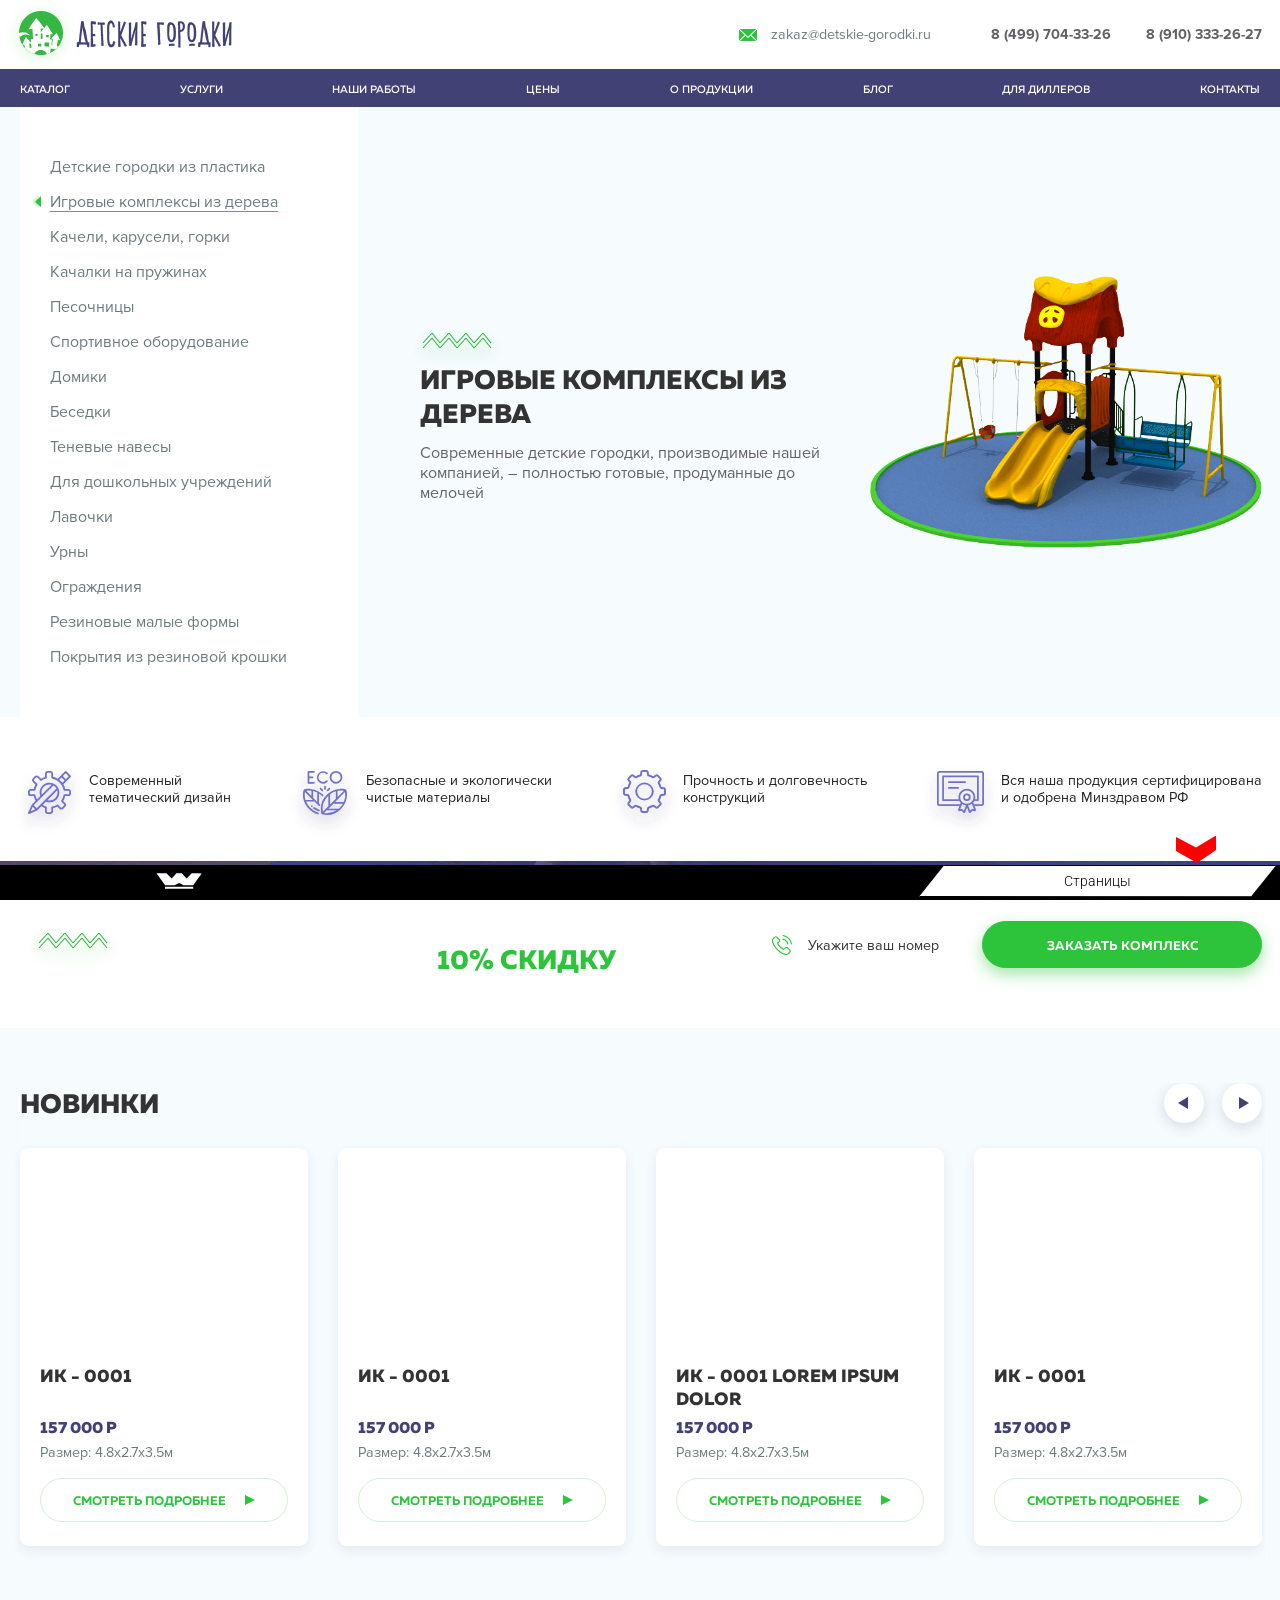
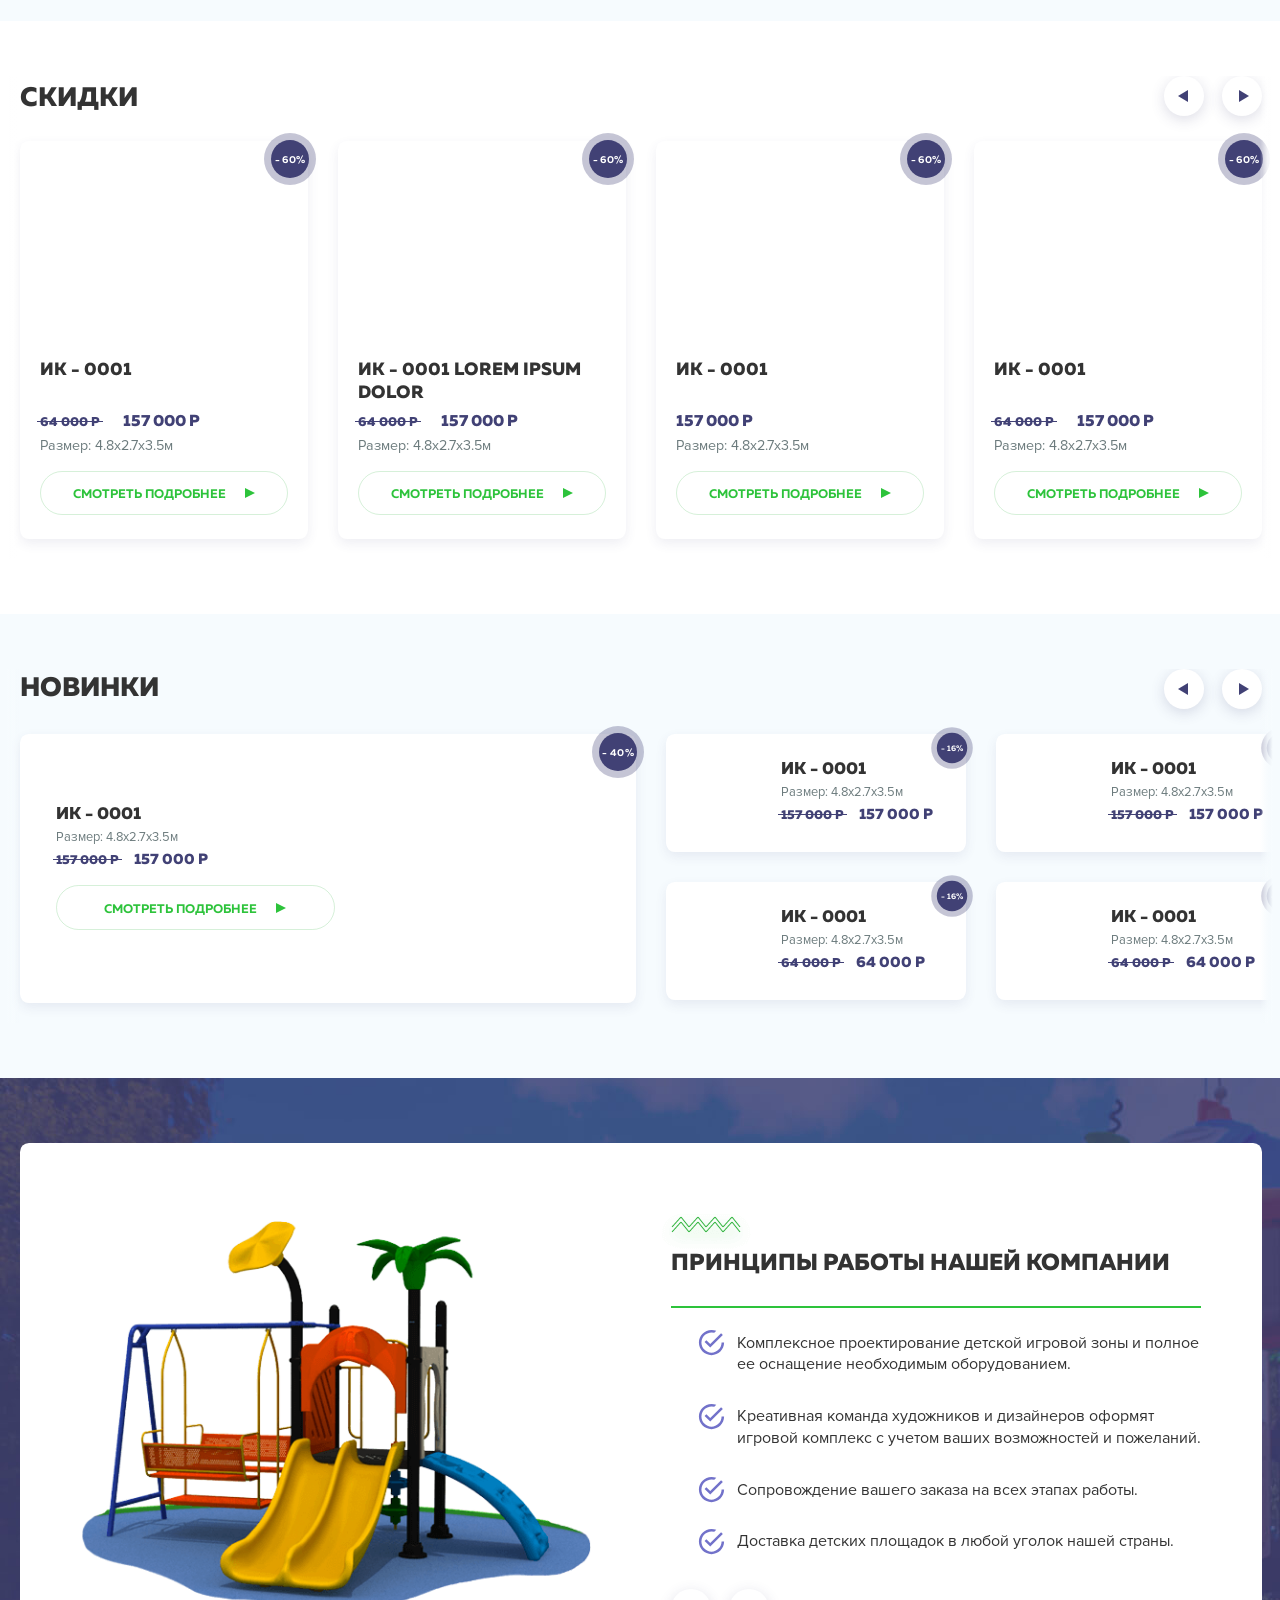
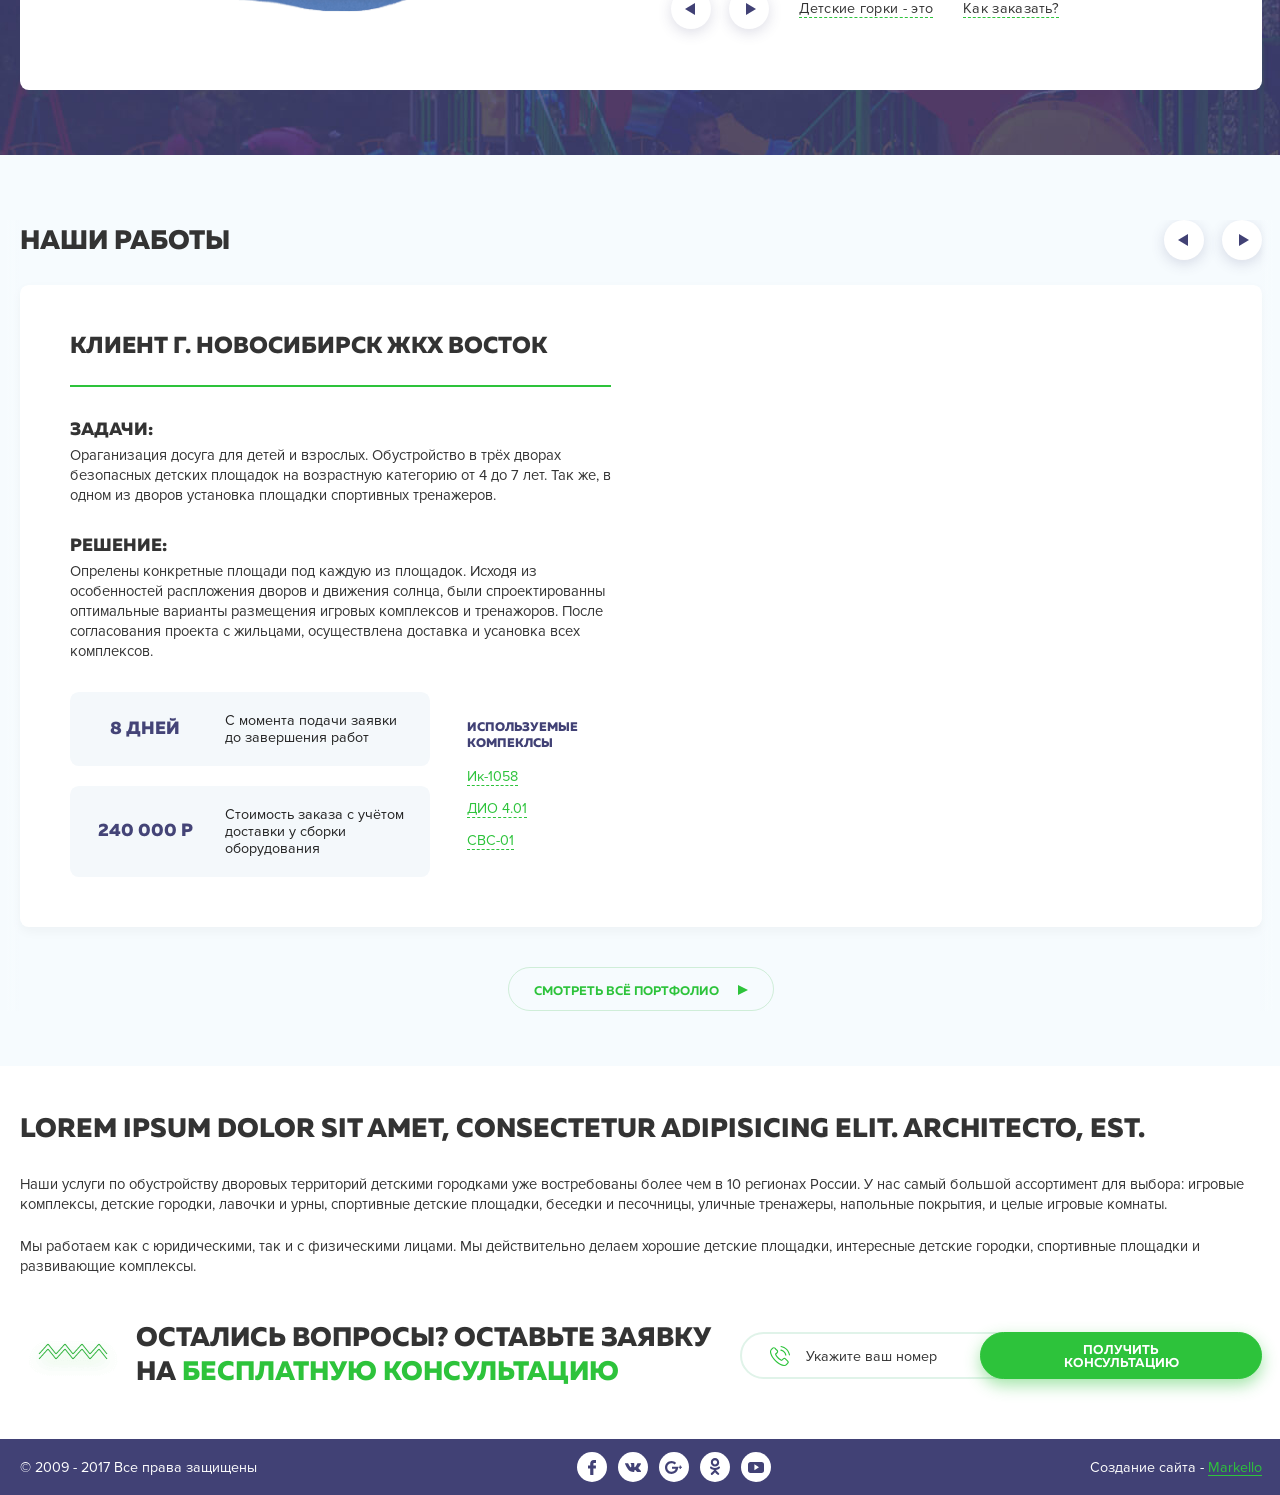
==== index.html @ 9ba1c5fd "add files" ====
<!doctype html>
<!--[if lt IE 7]>      <html class="no-js lt-ie9 lt-ie8 lt-ie7" lang="ru"> <![endif]-->
<!--[if IE 7]>         <html class="no-js lt-ie9 lt-ie8" lang="ru"> <![endif]-->
<!--[if IE 8]>         <html class="no-js lt-ie9" lang="ru"> <![endif]-->
<!--[if gt IE 8]><!--> <html class="no-js" lang="ru"> <!--<![endif]-->
    <head>
        <meta charset="utf-8">
        <title>Главная</title>
        <meta name="description" content="">
        <meta name="keywords" content="">
        <meta name="viewport" content="width=device-width, initial-scale=1">
        <link rel="stylesheet" href="css/normalize.min.css">
        <link rel="stylesheet" href="vendor/swiper/css/swiper.min.css">
        <link rel="stylesheet" href="css/main.css">

		<link rel="shortcut icon" href="favicon.ico" type="image/x-icon" />
		<link rel="apple-touch-icon" href="apple-touch-icon.png" />
		<link rel="apple-touch-icon" sizes="57x57" href="apple-touch-icon-57x57.png" />
		<link rel="apple-touch-icon" sizes="72x72" href="apple-touch-icon-72x72.png" />
		<link rel="apple-touch-icon" sizes="76x76" href="apple-touch-icon-76x76.png" />
		<link rel="apple-touch-icon" sizes="114x114" href="apple-touch-icon-114x114.png" />
		<link rel="apple-touch-icon" sizes="120x120" href="apple-touch-icon-120x120.png" />
		<link rel="apple-touch-icon" sizes="144x144" href="apple-touch-icon-144x144.png" />
		<link rel="apple-touch-icon" sizes="152x152" href="apple-touch-icon-152x152.png" />
		<link rel="apple-touch-icon" sizes="180x180" href="apple-touch-icon-180x180.png" />
        <script src="vendor/modernizr-2.8.3-respond-1.4.2.min.js"></script>
    </head>
    <body>
        <!--[if lt IE 8]>
            <p class="browserupgrade">Вы используете <strong>устаревший</strong> браузер. Пожалуйста <a href="http://browsehappy.com/">обновите ваш браузер</a></p>
        <![endif]-->

		<header class="header">
			<div class="header__top">
				<div class="container">
					<div class="header__top_body">
						<div class="header__top_logo"><span><img src="images/logo.png" alt="" title=""></span></div>
						<a href="mailto:zakaz@detskie-gorodki.ru" class="header__top_mail"><i><svg xmlns="http://www.w3.org/2000/svg" width="18" height="12"><path d="M12.3 6L18 0.6 18 11.4 12.3 6ZM0.8 0L17.2 0 9 7.7 0.8 0ZM0 11.4L0 0.6 5.7 6 0 11.4ZM9 9L11.5 6.7 17.2 12 0.8 12 6.5 6.7 9 9Z" fill="rgb(45, 195, 59)"/></svg></i><span>zakaz@detskie-gorodki.ru</span></a>
						<div class="header__top_tels">
							<a href="tel:84997043326" class="header__top_tel"><span>8 (499) 704-33-26</span></a>
							<a href="tel:89103332627" class="header__top_tel"><span>8 (910) 333-26-27</span></a>
						</div>
					</div>
				</div>
			</div>
			<div class="header__bot">
				<div class="container header__bot_slider swiper-container">
					<nav class="header__bot_nav swiper-wrapper">
						<a href="#" class="swiper-slide"><span>Каталог</span></a>
						<a href="#" class="swiper-slide"><span>Услуги</span></a>
						<a href="#" class="swiper-slide"><span>Наши работы</span></a>
						<a href="#" class="swiper-slide"><span>Цены</span></a>
						<a href="#" class="swiper-slide"><span>О продукции</span></a>
						<a href="#" class="swiper-slide"><span>Блог</span></a>
						<a href="#" class="swiper-slide"><span>Для диллеров</span></a>
						<a href="#" class="swiper-slide"><span>Контакты</span></a>
					</nav>
					<div class="header__arr_prev"></div>
					<div class="header__arr_next"></div>
				</div>
			</div>
		</header>
        <section class="s_main">
        	<div class="container">
        		<div class="s_main__body">
        			<div class="s_main__links">
						<a href="#" class="_current"><span>Детские городки из пластика</span></a>
						<a href="#"><span>Игровые комплексы из дерева</span></a>
						<a href="#"><span>Качели, карусели, горки</span></a>
						<a href="#"><span>Качалки на пружинах</span></a>
						<a href="#"><span>Песочницы</span></a>
						<a href="#"><span>Спортивное оборудование</span></a>
						<a href="#"><span>Домики</span></a>
						<a href="#"><span>Беседки</span></a>
						<a href="#"><span>Теневые навесы</span></a>
						<a href="#"><span>Для дошкольных учреждений</span></a>
						<a href="#"><span>Лавочки</span></a>
						<a href="#"><span>Урны</span></a>
						<a href="#"><span>Ограждения</span></a>
						<a href="#"><span>Резиновые малые формы</span></a>
						<a href="#"><span>Покрытия из резиновой крошки</span></a>
        			</div>
        			<div class="s_main__slider_wrp swiper-container">
        				<div class="s_main__slider swiper-wrapper">
        					<div class="s_main__item swiper-slide">
								<div class="s_main__item_txt">
									<img src="images/hr.png" style="margin-left: -16px; margin-bottom: -9px" alt="">
									<h3 class="g_title">Детские городки</h3>
									<p>Современные детские городки, производимые нашей компанией, – полностью готовые, продуманные до мелочей</p>
        						</div>
								<div class="s_main__item_img"><img src="images/slider/1.png" alt=""></div>
        					</div>
							<div class="s_main__item swiper-slide">
								<div class="s_main__item_txt">
									<img src="images/hr.png" style="margin-left: -16px; margin-bottom: -9px" alt="">
									<h3 class="g_title">Игровые комплексы из дерева</h3>
									<p>Современные детские городки, производимые нашей компанией, – полностью готовые, продуманные до мелочей</p>
								</div>
								<div class="s_main__item_img"><img src="images/slider/1.png" alt=""></div>
							</div>
							<div class="s_main__item swiper-slide">
								<div class="s_main__item_txt">
									<img src="images/hr.png" style="margin-left: -16px; margin-bottom: -9px" alt="">
									<h3 class="g_title">Качели, карусели, горки</h3>
									<p>Современные детские городки, производимые нашей компанией, – полностью готовые, продуманные до мелочей</p>
								</div>
								<div class="s_main__item_img"><img src="images/slider/1.png" alt=""></div>
							</div>
							<div class="s_main__item swiper-slide">
								<div class="s_main__item_txt">
									<img src="images/hr.png" style="margin-left: -16px; margin-bottom: -9px" alt="">
									<h3 class="g_title">Качалки на пружинах</h3>
									<p>Современные детские городки, производимые нашей компанией, – полностью готовые, продуманные до мелочей</p>
								</div>
								<div class="s_main__item_img"><img src="images/slider/1.png" alt=""></div>
							</div>
							<div class="s_main__item swiper-slide">
								<div class="s_main__item_txt">
									<img src="images/hr.png" style="margin-left: -16px; margin-bottom: -9px" alt="">
									<h3 class="g_title">Песочницы</h3>
									<p>Современные детские городки, производимые нашей компанией, – полностью готовые, продуманные до мелочей</p>
								</div>
								<div class="s_main__item_img" data-swiper-parallax-y="-100"><img src="images/slider/1.png" alt=""></div>
							</div>
							<div class="s_main__item swiper-slide">
								<div class="s_main__item_txt">
									<img src="images/hr.png" style="margin-left: -16px; margin-bottom: -9px" alt="">
									<h3 class="g_title">Спортивное оборудование</h3>
									<p>Современные детские городки, производимые нашей компанией, – полностью готовые, продуманные до мелочей</p>
								</div>
								<div class="s_main__item_img" data-swiper-parallax-y="-100"><img src="images/slider/1.png" alt=""></div>
							</div>
							<div class="s_main__item swiper-slide">
								<div class="s_main__item_txt">
									<img src="images/hr.png" style="margin-left: -16px; margin-bottom: -9px" alt="">
									<h3 class="g_title">Домики</h3>
									<p>Современные детские городки, производимые нашей компанией, – полностью готовые, продуманные до мелочей</p>
								</div>
								<div class="s_main__item_img" data-swiper-parallax-y="-100"><img src="images/slider/1.png" alt=""></div>
							</div>
							<div class="s_main__item swiper-slide">
								<div class="s_main__item_txt">
									<img src="images/hr.png" style="margin-left: -16px; margin-bottom: -9px" alt="">
									<h3 class="g_title">Беседки</h3>
									<p>Современные детские городки, производимые нашей компанией, – полностью готовые, продуманные до мелочей</p>
								</div>
								<div class="s_main__item_img" data-swiper-parallax-y="-100"><img src="images/slider/1.png" alt=""></div>
							</div>
							<div class="s_main__item swiper-slide">
								<div class="s_main__item_txt">
									<img src="images/hr.png" style="margin-left: -16px; margin-bottom: -9px" alt="">
									<h3 class="g_title">Теневые навесы</h3>
									<p>Современные детские городки, производимые нашей компанией, – полностью готовые, продуманные до мелочей</p>
								</div>
								<div class="s_main__item_img" data-swiper-parallax-y="-100"><img src="images/slider/1.png" alt=""></div>
							</div>
							<div class="s_main__item swiper-slide">
								<div class="s_main__item_txt">
									<img src="images/hr.png" style="margin-left: -16px; margin-bottom: -9px" alt="">
									<h3 class="g_title">Для дошкольных учреждений</h3>
									<p>Современные детские городки, производимые нашей компанией, – полностью готовые, продуманные до мелочей</p>
								</div>
								<div class="s_main__item_img" data-swiper-parallax-y="-100"><img src="images/slider/1.png" alt=""></div>
							</div>
							<div class="s_main__item swiper-slide">
								<div class="s_main__item_txt">
									<img src="images/hr.png" style="margin-left: -16px; margin-bottom: -9px" alt="">
									<h3 class="g_title">Лавочки</h3>
									<p>Современные детские городки, производимые нашей компанией, – полностью готовые, продуманные до мелочей</p>
								</div>
								<div class="s_main__item_img" data-swiper-parallax-y="-100"><img src="images/slider/1.png" alt=""></div>
							</div>
							<div class="s_main__item swiper-slide">
								<div class="s_main__item_txt">
									<img src="images/hr.png" style="margin-left: -16px; margin-bottom: -9px" alt="">
									<h3 class="g_title">Урны</h3>
									<p>Современные детские городки, производимые нашей компанией, – полностью готовые, продуманные до мелочей</p>
								</div>
								<div class="s_main__item_img" data-swiper-parallax-y="-100"><img src="images/slider/1.png" alt=""></div>
							</div>
							<div class="s_main__item swiper-slide">
								<div class="s_main__item_txt">
									<img src="images/hr.png" style="margin-left: -16px; margin-bottom: -9px" alt="">
									<h3 class="g_title">Ограждения</h3>
									<p>Современные детские городки, производимые нашей компанией, – полностью готовые, продуманные до мелочей</p>
								</div>
								<div class="s_main__item_img" data-swiper-parallax-y="-100"><img src="images/slider/1.png" alt=""></div>
							</div>
							<div class="s_main__item swiper-slide">
								<div class="s_main__item_txt">
									<img src="images/hr.png" style="margin-left: -16px; margin-bottom: -9px" alt="">
									<h3 class="g_title">Резиновые малые формы</h3>
									<p>Современные детские городки, производимые нашей компанией, – полностью готовые, продуманные до мелочей</p>
								</div>
								<div class="s_main__item_img" data-swiper-parallax-y="-100"><img src="images/slider/1.png" alt=""></div>
							</div>
							<div class="s_main__item swiper-slide">
								<div class="s_main__item_txt">
									<img src="images/hr.png" style="margin-left: -16px; margin-bottom: -9px" alt="">
									<h3 class="g_title">Покрытия из резиновой крошки</h3>
									<p>Современные детские городки, производимые нашей компанией, – полностью готовые, продуманные до мелочей</p>
								</div>
								<div class="s_main__item_img" data-swiper-parallax-y="-100"><img src="images/slider/1.png" alt=""></div>
							</div>
        				</div>
        			</div>
        		</div>
        	</div>
        </section>
        <section class="s_why">
        	<div class="container">
        		<div class="s_why__body">
        			<div class="s_why__item">
						<i><img src="images/why/1.svg" alt=""></i>
						<p>Современный <br> тематический дизайн</p>
        			</div>
        			<div class="s_why__item">
						<i><img src="images/why/2.svg" alt=""></i>
						<p>Безопасные и экологически <br> чистые материалы</p>
        			</div>
					<div class="s_why__item">
						<i><img src="images/why/3.svg" alt=""></i>
						<p>Прочность и долговечность <br> конструкций</p>
        			</div>
					<div class="s_why__item">
						<i><img src="images/why/4.svg" alt=""></i>
						<p>Вся наша продукция сертифицирована <br> и одобрена Минздравом РФ</p>
        			</div>
        		</div>
        	</div>
        </section>
        <section class="s_form" style="background-image: url('images/bg.jpg')">
        	<div class="container">
        		<div class="s_form__body">
					<i style="margin-left: -16px; margin-bottom: -5px; margin-right: 10px"><img src="images/hr.png" alt=""></i>
        			<div class="s_form__txt">
						<h2 class="g_title">Закажите Игровой Комплес прямо сейчас и получите <span>10% скидку</span></h2>
        			</div>
        			<form action="/" class="s_form__form _validate">
						<input type="hidden" name="form" value="Закажите Игровой Комплес прямо сейчас и получите 10% скидку">
						<div class="g_input">
							<input type="text" name="phone">
							<small><i><svg xmlns="http://www.w3.org/2000/svg" width="21" height="20"><path d="M20.5 9.5C20.5 9.5 20.5 9.5 20.4 9.5 20.2 9.5 19.9 9.3 19.9 9 19.5 7 18.6 5.2 17.2 3.8 15.7 2.4 13.9 1.5 12 1.1 11.7 1.1 11.4 0.8 11.5 0.5 11.6 0.2 11.8 0 12.2 0 14.4 0.4 16.4 1.4 18 3 19.6 4.6 20.6 6.6 21 8.8 21 9.1 20.8 9.4 20.5 9.5ZM12 3.6C13.3 3.9 14.6 4.5 15.5 5.5 16.5 6.4 17.1 7.6 17.4 9 17.4 9.3 17.2 9.6 16.9 9.6 16.9 9.7 16.8 9.7 16.8 9.7 16.5 9.7 16.3 9.5 16.2 9.2 16 8.1 15.5 7.1 14.7 6.3 13.9 5.5 12.9 4.9 11.8 4.8 11.5 4.7 11.3 4.4 11.3 4.1 11.4 3.8 11.7 3.6 12 3.6ZM8.2 7.4C7.9 7.7 7.6 8 7.2 8.4 7.5 8.9 7.8 9.5 8.4 10.2 9.5 11.5 10.6 12.5 11.8 13.3 12 13.4 12.1 13.5 12.3 13.5 12.4 13.6 12.5 13.7 12.6 13.7L13.9 12.4C14.4 12 14.9 11.7 15.4 11.7 15.9 11.7 16.4 12 16.8 12.4L19.1 14.7C19.6 15.1 19.8 15.6 19.8 16.2 19.8 16.7 19.6 17.2 19.1 17.6 19 17.8 18.8 18 18.6 18.2 18.3 18.4 18.1 18.7 17.9 18.9 17.9 18.9 17.8 18.9 17.8 19 17.2 19.7 16.4 20 15.4 20 15.3 20 15.2 20 15.1 20 13.7 19.9 12.4 19.4 11.4 18.9 8.9 17.7 6.6 15.9 4.8 13.7 3.2 11.9 2.2 10.2 1.5 8.3 1.3 7.6 0.9 6.4 1 5.2 1.1 4.4 1.4 3.8 1.9 3.2L3.3 1.8C3.4 1.8 3.4 1.8 3.4 1.8 3.8 1.4 4.3 1.2 4.8 1.2 5.3 1.2 5.8 1.4 6.2 1.8 6.5 2 6.8 2.3 7 2.6 7.1 2.7 7.3 2.8 7.4 3L8.6 4.1C9.4 5 9.4 6.2 8.6 7 8.4 7.2 8.3 7.3 8.2 7.4ZM7.8 4.9L6.6 3.8C6.5 3.6 6.3 3.5 6.2 3.4 5.9 3.1 5.7 2.8 5.4 2.6 5.4 2.6 5.4 2.6 5.4 2.6 5.3 2.5 5.1 2.3 4.8 2.3 4.6 2.3 4.4 2.4 4.2 2.6L2.7 4C2.4 4.4 2.2 4.8 2.1 5.3 2.1 6.1 2.2 6.9 2.6 7.9 3.2 9.7 4.2 11.3 5.7 13 7.4 15.1 9.5 16.7 11.9 17.9 12.8 18.3 13.9 18.8 15.2 18.9 15.3 18.9 15.3 18.9 15.4 18.9 16.1 18.9 16.6 18.6 17 18.2 17.3 17.9 17.5 17.6 17.8 17.3 18 17.2 18.2 17 18.3 16.8 18.8 16.4 18.8 15.9 18.3 15.5L16 13.2C16 13.2 16 13.2 16 13.2 15.8 13 15.6 12.9 15.4 12.9 15.1 12.9 14.9 13 14.7 13.2L13.3 14.6C13.2 14.7 13 14.9 12.6 14.9 12.5 14.9 12.4 14.9 12.2 14.8 12.2 14.8 12.2 14.8 12.2 14.8 12 14.7 11.9 14.6 11.8 14.6 11.6 14.5 11.4 14.4 11.2 14.3 9.9 13.4 8.6 12.3 7.5 10.9L7.5 10.9C6.8 10.1 6.4 9.4 6.1 8.6 6.1 8.6 6.1 8.6 6.1 8.6 6 8.4 5.9 8 6.3 7.6 6.3 7.6 6.3 7.6 6.3 7.6 6.7 7.3 7 7 7.4 6.6 7.5 6.5 7.6 6.4 7.8 6.2 8.2 5.8 8.2 5.4 7.8 4.9Z" fill="rgb(45, 195, 59)"/></svg></i><span>Укажите ваш номер</span></small>
						</div>
						<button type="submit"><span class="g_btn"><span>Заказать комплекс</span></span></button>
        			</form>
        		</div>
        	</div>
        </section>
        <section class="s_items">
        	<div class="container">
        		<div class="s_items__slider_wrp swiper-container">
        			<div class="s_items__head">
						<h2 class="g_title">Новинки</h2>
						<div class="g_arr">
							<div class="g_arr__prev"></div>
							<div class="g_arr__next"></div>
						</div>
        			</div>
					<div class="s_items__slider swiper-wrapper">
						<div class="s_items__item swiper-slide">
							<div class="s_items__item_img" style="background-image: url('http://placehold.it/285x178/2dc33b/fff')"></div>
							<h4><span>ИК - 0001</span><strong>157 000 р</strong></h4>
							<p>Размер: 4.8х2.7х3.5м</p>
							<a href="#" class="g_outline"><span>Смотреть подробнее</span><i></i></a>
						</div>
						<div class="s_items__item swiper-slide">
							<div class="s_items__item_img" style="background-image: url('http://placehold.it/285x178/414175/fff')"></div>
							<h4><span>ИК - 0001</span><strong>157 000 р</strong></h4>
							<p>Размер: 4.8х2.7х3.5м</p>
							<a href="#" class="g_outline"><span>Смотреть подробнее</span><i></i></a>
						</div>
						<div class="s_items__item swiper-slide">
							<div class="s_items__item_img" style="background-image: url('http://placehold.it/285x178/7171ca/fff')"></div>
							<h4><span>ИК - 0001 Lorem ipsum dolor</span><strong>157 000 р</strong></h4>
							<p>Размер: 4.8х2.7х3.5м</p>
							<a href="#" class="g_outline"><span>Смотреть подробнее</span><i></i></a>
						</div>
						<div class="s_items__item swiper-slide">
							<div class="s_items__item_img" style="background-image: url('http://placehold.it/285x178/2dc33b/fff')"></div>
							<h4><span>ИК - 0001</span><strong>157 000 р</strong></h4>
							<p>Размер: 4.8х2.7х3.5м</p>
							<a href="#" class="g_outline"><span>Смотреть подробнее</span><i></i></a>
						</div>
						<div class="s_items__item swiper-slide">
							<div class="s_items__item_img" style="background-image: url('http://placehold.it/285x178/7171ca/fff')"></div>
							<h4><span>ИК - 0001</span><strong>157 000 р</strong></h4>
							<p>
								Размер: 4.8х2.7х3.5м</p>
							<a href="#" class="g_outline"><span>Смотреть подробнее</span><i></i></a>
						</div>
						<div class="s_items__item swiper-slide">
							<div class="s_items__item_img" style="background-image: url('http://placehold.it/285x178/414175/fff')"></div>
							<h4><span>ИК - 0001</span><strong>157 000 р</strong></h4>
							<p>Размер: 4.8х2.7х3.5м</p>
							<a href="#" class="g_outline"><span>Смотреть подробнее</span><i></i></a>
						</div>
						<div class="s_items__item swiper-slide">
							<div class="s_items__item_img" style="background-image: url('http://placehold.it/285x178/2dc33b/fff')"></div>
							<h4><span>ИК - 0001</span><strong>157 000 р</strong></h4>
							<p>Размер: 4.8х2.7х3.5м</p>
							<a href="#" class="g_outline"><span>Смотреть подробнее</span><i></i></a>
						</div>
					</div>
        		</div>
        	</div>
        </section>
		<section class="s_items _white">
			<div class="container">
				<div class="s_items__slider_wrp swiper-container">
					<div class="s_items__head">
						<h2 class="g_title">Скидки</h2>
						<div class="g_arr">
							<div class="g_arr__prev"></div>
							<div class="g_arr__next"></div>
						</div>
					</div>
					<div class="s_items__slider swiper-wrapper">
						<div class="s_items__item swiper-slide">
							<div class="s_items__item_img" style="background-image: url('http://placehold.it/285x178/414175/fff')"></div>
							<h4><span>ИК - 0001</span><strong><small>64 000 р</small> 157 000 р</strong></h4>
							<p>Размер: 4.8х2.7х3.5м</p>
							<a href="#" class="g_outline"><span>Смотреть подробнее</span><i></i></a>
							<div class="g_discount">- 60%</div>
						</div>
						<div class="s_items__item swiper-slide">
							<div class="s_items__item_img" style="background-image: url('http://placehold.it/285x178/7171ca/fff')"></div>
							<h4><span>ИК - 0001 Lorem ipsum dolor</span><strong><small>64 000 р</small> 157 000 р</strong></h4>
							<p>Размер: 4.8х2.7х3.5м</p>
							<a href="#" class="g_outline"><span>Смотреть подробнее</span><i></i></a>
							<div class="g_discount">- 60%</div>
						</div>
						<div class="s_items__item swiper-slide">
							<div class="s_items__item_img" style="background-image: url('http://placehold.it/285x178/7171ca/fff')"></div>
							<h4><span>ИК - 0001</span><strong>157 000 р</strong></h4>
							<p>Размер: 4.8х2.7х3.5м</p>
							<a href="#" class="g_outline"><span>Смотреть подробнее</span><i></i></a>
							<div class="g_discount">- 60%</div>
						</div>
						<div class="s_items__item swiper-slide">
							<div class="s_items__item_img" style="background-image: url('http://placehold.it/285x178/2dc33b/fff')"></div>
							<h4><span>ИК - 0001</span><strong><small>64 000 р</small> 157 000 р</strong></h4>
							<p>Размер: 4.8х2.7х3.5м</p>
							<a href="#" class="g_outline"><span>Смотреть подробнее</span><i></i></a>
							<div class="g_discount">- 60%</div>
						</div>
						<div class="s_items__item swiper-slide">
							<div class="s_items__item_img" style="background-image: url('http://placehold.it/285x178/414175/fff')"></div>
							<h4><span>ИК - 0001</span><strong>157 000 р</strong></h4>
							<p>Размер: 4.8х2.7х3.5м</p>
							<a href="#" class="g_outline"><span>Смотреть подробнее</span><i></i></a>
							<div class="g_discount">- 60%</div>
						</div>
						<div class="s_items__item swiper-slide">
							<div class="s_items__item_img" style="background-image: url('http://placehold.it/285x178/2dc33b/fff')"></div>
							<h4><span>ИК - 0001</span><strong>157 000 р</strong></h4>
							<p>Размер: 4.8х2.7х3.5м</p>
							<a href="#" class="g_outline"><span>Смотреть подробнее</span><i></i></a>
							<div class="g_discount">- 60%</div>
						</div>
						<div class="s_items__item swiper-slide">
							<div class="s_items__item_img" style="background-image: url('http://placehold.it/285x178/2dc33b/fff')"></div>
							<h4><span>ИК - 0001</span><strong>157 000 р</strong></h4>
							<p>Размер: 4.8х2.7х3.5м</p>
							<a href="#" class="g_outline"><span>Смотреть подробнее</span><i></i></a>
							<div class="g_discount">- 40%</div>
						</div>
					</div>
				</div>
			</div>
		</section>
		<section class="s_items_grid">
			<div class="container">
				<div class="s_items_grid__slider_wrp swiper-container">
					<div class="s_items_grid__head">
						<h2 class="g_title">Новинки</h2>
						<div class="g_arr">
							<div class="g_arr__prev"></div>
							<div class="g_arr__next"></div>
						</div>
					</div>
					<div class="s_items_grid__slider swiper-wrapper">
						<div class="s_items_grid__item _big swiper-slide">
							<div class="s_items_grid__item_wrp">
								<div>
									<h4><span>ИК - 0001</span></h4>
									<p>Размер: 4.8х2.7х3.5м</p>
									<h4><strong><small>157 000 р</small></strong><strong>157 000 р</strong></h4>
									<a href="#" class="g_outline"><span>Смотреть подробнее</span><i></i></a>
									<div class="g_discount">- 40%</div>
								</div>
								<div class="s_items_grid__item_img" style="background-image: url('http://placehold.it/285x230/2dc33b/fff')"></div>
							</div>
						</div>
						<div class="s_items_grid__item swiper-slide">
							<a class="s_items_grid__item_small" href="#">
								<div class="s_items_grid__item_img" style="background-image: url('http://placehold.it/95x95/414175/fff')"></div>
								<div>
									<h4><span>ИК - 0001</span></h4>
									<p>Размер: 4.8х2.7х3.5м</p>
									<h4><strong><small>157 000 р</small></strong><strong>157 000 р</strong></h4>
								</div>
								<div class="g_discount">- 16%</div>
							</a>
							<a class="s_items_grid__item_small" href="#">
								<div class="s_items_grid__item_img" style="background-image: url('http://placehold.it/100x90/414175/fff')"></div>
								<div>
									<h4><span>ИК - 0001</span></h4>
									<p>Размер: 4.8х2.7х3.5м</p>
									<h4><strong><small>64 000 р</small></strong><strong>64 000 р</strong></h4>
								</div>
								<div class="g_discount">- 16%</div>
							</a>
						</div>
						<div class="s_items_grid__item swiper-slide">
							<a class="s_items_grid__item_small" href="#">
								<div class="s_items_grid__item_img" style="background-image: url('http://placehold.it/95x95/414175/fff')"></div>
								<div>
									<h4><span>ИК - 0001</span></h4>
									<p>Размер: 4.8х2.7х3.5м</p>
									<h4><strong><small>157 000 р</small></strong><strong>157 000 р</strong></h4>
								</div>
								<div class="g_discount">- 16%</div>
							</a>
							<a class="s_items_grid__item_small" href="#">
								<div class="s_items_grid__item_img" style="background-image: url('http://placehold.it/100x90/414175/fff')"></div>
								<div>
									<h4><span>ИК - 0001</span></h4>
									<p>Размер: 4.8х2.7х3.5м</p>
									<h4><strong><small>64 000 р</small></strong><strong>64 000 р</strong></h4>
								</div>
								<div class="g_discount">- 16%</div>
							</a>
						</div>
						<div class="s_items_grid__item _big swiper-slide">
							<div class="s_items_grid__item_wrp">
								<div>
									<h4><span>ИК - 0001</span></h4>
									<p>Размер: 4.8х2.7х3.5м</p>
									<h4><strong><small>157 000 р</small></strong><strong>157 000 р</strong></h4>
									<a href="#" class="g_outline"><span>Смотреть подробнее</span><i></i></a>
									<div class="g_discount">- 40%</div>
								</div>
								<div class="s_items_grid__item_img" style="background-image: url('http://placehold.it/285x230/2dc33b/fff')"></div>
							</div>
						</div>
						<div class="s_items_grid__item swiper-slide">
							<a class="s_items_grid__item_small" href="#">
								<div class="s_items_grid__item_img" style="background-image: url('http://placehold.it/95x95/414175/fff')"></div>
								<div>
									<h4><span>ИК - 0001</span></h4>
									<p>Размер: 4.8х2.7х3.5м</p>
									<h4><strong><small>157 000 р</small></strong><strong>157 000 р</strong></h4>
								</div>
								<div class="g_discount">- 16%</div>
							</a>
							<a class="s_items_grid__item_small" href="#">
								<div class="s_items_grid__item_img" style="background-image: url('http://placehold.it/100x90/414175/fff')"></div>
								<div>
									<h4><span>ИК - 0001</span></h4>
									<p>Размер: 4.8х2.7х3.5м</p>
									<h4><strong><small>64 000 р</small></strong><strong>64 000 р</strong></h4>
								</div>
								<div class="g_discount">- 16%</div>
							</a>
						</div>
						<div class="s_items_grid__item swiper-slide">
							<a class="s_items_grid__item_small" href="#">
								<div class="s_items_grid__item_img" style="background-image: url('http://placehold.it/95x95/414175/fff')"></div>
								<div>
									<h4><span>ИК - 0001</span></h4>
									<p>Размер: 4.8х2.7х3.5м</p>
									<h4><strong><small>157 000 р</small></strong><strong>157 000 р</strong></h4>
								</div>
								<div class="g_discount">- 16%</div>
							</a>
							<a class="s_items_grid__item_small" href="#">
								<div class="s_items_grid__item_img" style="background-image: url('http://placehold.it/100x90/414175/fff')"></div>
								<div>
									<h4><span>ИК - 0001</span></h4>
									<p>Размер: 4.8х2.7х3.5м</p>
									<h4><strong><small>64 000 р</small></strong><strong>64 000 р</strong></h4>
								</div>
								<div class="g_discount">- 16%</div>
							</a>
						</div>
						<div class="s_items_grid__item swiper-slide">
							<a class="s_items_grid__item_small" href="#">
								<div class="s_items_grid__item_img" style="background-image: url('http://placehold.it/95x95/414175/fff')"></div>
								<div>
									<h4><span>ИК - 0001</span></h4>
									<p>Размер: 4.8х2.7х3.5м</p>
									<h4><strong><small>157 000 р</small></strong><strong>157 000 р</strong></h4>
								</div>
								<div class="g_discount">- 16%</div>
							</a>
							<a class="s_items_grid__item_small" href="#">
								<div class="s_items_grid__item_img" style="background-image: url('http://placehold.it/100x90/414175/fff')"></div>
								<div>
									<h4><span>ИК - 0001</span></h4>
									<p>Размер: 4.8х2.7х3.5м</p>
									<h4><strong><small>64 000 р</small></strong><strong>64 000 р</strong></h4>
								</div>
								<div class="g_discount">- 16%</div>
							</a>
						</div>
						<div class="s_items_grid__item _big swiper-slide">
							<div class="s_items_grid__item_wrp">
								<div>
									<h4><span>ИК - 0001</span></h4>
									<p>Размер: 4.8х2.7х3.5м</p>
									<h4><strong><small>157 000 р</small></strong><strong>157 000 р</strong></h4>
									<a href="#" class="g_outline"><span>Смотреть подробнее</span><i></i></a>
									<div class="g_discount">- 40%</div>
								</div>
								<div class="s_items_grid__item_img" style="background-image: url('http://placehold.it/285x230/2dc33b/fff')"></div>
							</div>
						</div>
						<div class="s_items_grid__item swiper-slide">
							<a class="s_items_grid__item_small" href="#">
								<div class="s_items_grid__item_img" style="background-image: url('http://placehold.it/95x95/414175/fff')"></div>
								<div>
									<h4><span>ИК - 0001</span></h4>
									<p>Размер: 4.8х2.7х3.5м</p>
									<h4><strong><small>157 000 р</small></strong><strong>157 000 р</strong></h4>
								</div>
								<div class="g_discount">- 16%</div>
							</a>
							<a class="s_items_grid__item_small" href="#">
								<div class="s_items_grid__item_img" style="background-image: url('http://placehold.it/100x90/414175/fff')"></div>
								<div>
									<h4><span>ИК - 0001</span></h4>
									<p>Размер: 4.8х2.7х3.5м</p>
									<h4><strong><small>64 000 р</small></strong><strong>64 000 р</strong></h4>
								</div>
								<div class="g_discount">- 16%</div>
							</a>
						</div>
					</div>
				</div>
			</div>
		</section>
		<section class="s_princip" style="background-image: url('images/bg.jpg')">
			<div class="container">
				<div class="s_princip__slider_wrp swiper-container">
					<div class="s_princip__slider swiper-wrapper">
						<div class="s_princip__item swiper-slide">
							<div class="s_princip__img"><img src="images/princip.png" alt=""></div>
							<div class="s_princip__txt g_txt">
								<img src="images/hr.png" style="margin-left: -18px; margin-bottom: -12px" alt="">
								<h2 class="g_title"><small>Принципы работы нашей компании</small></h2>
								<hr>
								<ul>
									<li>Комплексное проектирование детской игровой зоны и полное ее оснащение необходимым оборудованием.</li>
									<li>Креативная команда художников и дизайнеров оформят игровой комплекс с учетом ваших возможностей и пожеланий.</li>
									<li>Сопровождение вашего заказа на всех этапах работы.</li>
									<li>Доставка детских площадок в любой уголок нашей страны.</li>
								</ul>
								<div class="s_princip__controls">
									<div class="g_arr">
										<div class="g_arr__prev"></div>
										<div class="g_arr__next"></div>
									</div>
									<a href="#"><span>Детские горки - это</span></a>
									<a href="#"><span>Как заказать?</span></a>
								</div>
							</div>
						</div>
						<div class="s_princip__item swiper-slide">
							<div class="s_princip__img"><img src="http://placehold.it/520x400/7171ca/fff" alt=""></div>
							<div class="s_princip__txt g_txt">
								<img src="images/hr.png" style="margin-left: -18px; margin-bottom: -12px" alt="">
								<h2 class="g_title"><small>Lorem ipsum dolor sit amet, consectetur adipisicing elit, omnis.</small></h2>
								<hr>
								<ul>
									<li>Комплексное проектирование детской игровой зоны и полное ее оснащение необходимым оборудованием.</li>
									<li>Креативная команда художников и дизайнеров оформят игровой комплекс с учетом ваших возможностей и пожеланий.</li>
									<li>Сопровождение вашего заказа на всех этапах работы.</li>
									<li>Доставка детских площадок в любой уголок нашей страны.</li>
								</ul>
								<p>Lorem ipsum dolor sit amet, consectetur adipisicing elit. Doloribus, facilis.</p>
								<div class="s_princip__controls">
									<div class="g_arr">
										<div class="g_arr__prev"></div>
										<div class="g_arr__next"></div>
									</div>
									<a href="#"><span>Детские горки - это</span></a>
									<a href="#"><span>Как заказать?</span></a>
								</div>
							</div>
						</div>
						<div class="s_princip__item swiper-slide">
							<div class="s_princip__img"><img src="images/princip.png" alt=""></div>
							<div class="s_princip__txt g_txt">
								<img src="images/hr.png" style="margin-left: -18px; margin-bottom: -12px" alt="">
								<h2 class="g_title"><small>Принципы работы нашей компании</small></h2>
								<hr>
								<ul>
									<li>Комплексное проектирование детской игровой зоны и полное ее оснащение необходимым оборудованием.</li>
									<li>Креативная команда художников и дизайнеров оформят игровой комплекс с учетом ваших возможностей и пожеланий.</li>
									<li>Доставка детских площадок в любой уголок нашей страны.</li>
								</ul>
								<div class="s_princip__controls">
									<div class="g_arr">
										<div class="g_arr__prev"></div>
										<div class="g_arr__next"></div>
									</div>
									<a href="#"><span>Детские горки - это</span></a>
									<a href="#"><span>Как заказать?</span></a>
								</div>
							</div>
						</div>
					</div>
				</div>
			</div>
		</section>
		<section class="s_works">
			<div class="container">
				<div class="s_works__slider_wrp swiper-container">
					<div class="s_works__head">
						<h2 class="g_title">Наши работы</h2>
						<div class="g_arr">
							<div class="g_arr__prev"></div>
							<div class="g_arr__next"></div>
						</div>
					</div>
					<div class="s_works__slider swiper-wrapper">
						<div class="s_works__item swiper-slide">
							<div class="s_works__item_txt">
								<div class="g_txt">
									<div class="g_h3">Клиент г. Новосибирск ЖКХ Восток</div>
									<hr>
									<div class="g_h4">Задачи:</div>
									<p>Ораганизация досуга для детей и взрослых. Обустройство в трёх дворах безопасных детских площадок на возрастную категорию от 4 до 7 лет. Так же, в одном из дворов установка площадки спортивных тренажеров.</p>
									<div class="g_h4">Решение:</div>
									<p>Опрелены конкретные площади под каждую из площадок. Исходя из особенностей распложения дворов и движения солнца, были спроектированны оптимальные варианты размещения игровых комплексов и тренажоров. После согласования проекта с жильцами, осуществлена доставка и усановка всех комплексов.</p>
								</div>
								<div class="s_works__info">
									<div class="s_works__info_col">
										<div class="s_works__info_item">
											<strong>8 дней</strong>
											<p>С момента подачи заявки до завершения работ</p>
										</div>
										<div class="s_works__info_item">
											<strong>240 000 р</strong>
											<p>Стоимость заказа с учётом доставки у сборки оборудования</p>
										</div>
									</div>
									<div class="s_works__info_col">
										<div class="g_h5">Используемые компеклсы</div>
										<a href="#"><span>Ик-1058</span></a>
										<a href="#"><span>ДИО 4.01</span></a>
										<a href="#"><span>CBC-01</span></a>
									</div>
								</div>
							</div>
							<div class="s_works__right">
								<div class="s_works__img swiper-container">
									<div class="s_works__img_slider swiper-wrapper">
										<div class="s_works__img_item swiper-slide" style="background-image: url('http://placehold.it/630x420/1875cc/fff')"></div>
										<div class="s_works__img_item swiper-slide" style="background-image: url('http://placehold.it/630x428/00ff00/fff')"></div>
										<div class="s_works__img_item swiper-slide" style="background-image: url('http://placehold.it/630x458/333/fff')"></div>
										<div class="s_works__img_item swiper-slide" style="background-image: url('http://placehold.it/630x413/00ff00/000')"></div>
										<div class="s_works__img_item swiper-slide" style="background-image: url('http://placehold.it/630x425/1875cc/fff')"></div>
									</div>
								</div>
								<div class="s_works__thumb swiper-container">
									<div class="s_works__thumb_slider swiper-wrapper">
										<div class="s_works__thumb_item swiper-slide" style="background-image: url('http://placehold.it/190x113/1875cc/fff')"></div>
										<div class="s_works__thumb_item swiper-slide" style="background-image: url('http://placehold.it/134x99/00ff00/fff')"></div>
										<div class="s_works__thumb_item swiper-slide" style="background-image: url('http://placehold.it/175x100/333/fff')"></div>
										<div class="s_works__thumb_item swiper-slide" style="background-image: url('http://placehold.it/167x105/00ff00/000')"></div>
										<div class="s_works__thumb_item swiper-slide" style="background-image: url('http://placehold.it/190x125/1875cc/fff')"></div>
									</div>
								</div>
							</div>
						</div>
						<div class="s_works__item swiper-slide">
							<div class="s_works__item_txt">
								<div class="g_txt">
									<div class="g_h3">Клиент г. Новосибирск ЖКХ Восток</div>
									<hr>
									<div class="g_h4">Задачи:</div>
									<p>Ораганизация досуга для детей и взрослых. Обустройство в трёх дворах безопасных детских площадок на возрастную категорию от 4 до 7 лет. Так же, в одном из дворов установка площадки спортивных тренажеров.</p>
									<div class="g_h4">Решение:</div>
									<p>Опрелены конкретные площади под каждую из площадок. Исходя из особенностей распложения дворов и движения солнца, были спроектированны оптимальные варианты размещения игровых комплексов и тренажоров. После согласования проекта с жильцами, осуществлена доставка и усановка всех комплексов.</p>
								</div>
								<div class="s_works__info">
									<div class="s_works__info_col">
										<div class="s_works__info_item">
											<strong>8 дней</strong>
											<p>С момента подачи заявки до завершения работ</p>
										</div>
										<div class="s_works__info_item">
											<strong>240 000 р</strong>
											<p>Стоимость заказа с учётом доставки у сборки оборудования</p>
										</div>
									</div>
									<div class="s_works__info_col">
										<div class="g_h5">Используемые компеклсы</div>
										<a href="#"><span>Ик-1058</span></a>
										<a href="#"><span>ДИО 4.01</span></a>
										<a href="#"><span>CBC-01</span></a>
									</div>
								</div>
							</div>
							<div class="s_works__right">
								<div class="s_works__img swiper-container">
									<div class="s_works__img_slider swiper-wrapper">
										<div class="s_works__img_item swiper-slide" style="background-image: url('http://placehold.it/630x428/00ff00/fff')"></div>
										<div class="s_works__img_item swiper-slide" style="background-image: url('http://placehold.it/630x420/1875cc/fff')"></div>
										<div class="s_works__img_item swiper-slide" style="background-image: url('http://placehold.it/630x458/333/fff')"></div>
										<div class="s_works__img_item swiper-slide" style="background-image: url('http://placehold.it/630x413/00ff00/000')"></div>
										<div class="s_works__img_item swiper-slide" style="background-image: url('http://placehold.it/630x425/1875cc/fff')"></div>
									</div>
								</div>
								<div class="s_works__thumb swiper-container">
									<div class="s_works__thumb_slider swiper-wrapper">
										<div class="s_works__thumb_item swiper-slide" style="background-image: url('http://placehold.it/190x113/1875cc/fff')"></div>
										<div class="s_works__thumb_item swiper-slide" style="background-image: url('http://placehold.it/134x99/00ff00/fff')"></div>
										<div class="s_works__thumb_item swiper-slide" style="background-image: url('http://placehold.it/175x100/333/fff')"></div>
										<div class="s_works__thumb_item swiper-slide" style="background-image: url('http://placehold.it/167x105/00ff00/000')"></div>
										<div class="s_works__thumb_item swiper-slide" style="background-image: url('http://placehold.it/190x125/1875cc/fff')"></div>
									</div>
								</div>
							</div>
						</div>
						<div class="s_works__item swiper-slide">
							<div class="s_works__item_txt">
								<div class="g_txt">
									<div class="g_h3">Клиент г. Новосибирск ЖКХ Восток</div>
									<hr>
									<div class="g_h4">Задачи:</div>
									<p>Ораганизация досуга для детей и взрослых. Обустройство в трёх дворах безопасных детских площадок на возрастную категорию от 4 до 7 лет. Так же, в одном из дворов установка площадки спортивных тренажеров.</p>
									<div class="g_h4">Решение:</div>
									<p>Опрелены конкретные площади под каждую из площадок. Исходя из особенностей распложения дворов и движения солнца, были спроектированны оптимальные варианты размещения игровых комплексов и тренажоров. После согласования проекта с жильцами, осуществлена доставка и усановка всех комплексов.</p>
								</div>
								<div class="s_works__info">
									<div class="s_works__info_col">
										<div class="s_works__info_item">
											<strong>8 дней</strong>
											<p>С момента подачи заявки до завершения работ</p>
										</div>
										<div class="s_works__info_item">
											<strong>240 000 р</strong>
											<p>Стоимость заказа с учётом доставки у сборки оборудования</p>
										</div>
									</div>
									<div class="s_works__info_col">
										<div class="g_h5">Используемые компеклсы</div>
										<a href="#"><span>Ик-1058</span></a>
										<a href="#"><span>ДИО 4.01</span></a>
										<a href="#"><span>CBC-01</span></a>
									</div>
								</div>
							</div>
							<div class="s_works__right">
								<div class="s_works__img swiper-container">
									<div class="s_works__img_slider swiper-wrapper">
										<div class="s_works__img_item swiper-slide" style="background-image: url('http://placehold.it/630x458/333/fff')"></div>
										<div class="s_works__img_item swiper-slide" style="background-image: url('http://placehold.it/630x428/00ff00/fff')"></div>
										<div class="s_works__img_item swiper-slide" style="background-image: url('http://placehold.it/630x420/1875cc/fff')"></div>
										<div class="s_works__img_item swiper-slide" style="background-image: url('http://placehold.it/630x413/00ff00/000')"></div>
										<div class="s_works__img_item swiper-slide" style="background-image: url('http://placehold.it/630x413/00ff00/000')"></div>
										<div class="s_works__img_item swiper-slide" style="background-image: url('http://placehold.it/630x413/00ff00/000')"></div>
										<div class="s_works__img_item swiper-slide" style="background-image: url('http://placehold.it/630x425/1875cc/fff')"></div>
									</div>
								</div>
								<div class="s_works__thumb swiper-container">
									<div class="s_works__thumb_slider swiper-wrapper">
										<div class="s_works__thumb_item swiper-slide" style="background-image: url('http://placehold.it/190x113/1875cc/fff')"></div>
										<div class="s_works__thumb_item swiper-slide" style="background-image: url('http://placehold.it/134x99/00ff00/fff')"></div>
										<div class="s_works__thumb_item swiper-slide" style="background-image: url('http://placehold.it/175x100/333/fff')"></div>
										<div class="s_works__thumb_item swiper-slide" style="background-image: url('http://placehold.it/167x105/00ff00/000')"></div>
										<div class="s_works__thumb_item swiper-slide" style="background-image: url('http://placehold.it/190x125/1875cc/fff')"></div>
									</div>
								</div>
							</div>
						</div>
					</div>
				</div>
				<a href="#" class="g_outline"><span>Смотреть всё портфолио</span><i></i></a>
			</div>
		</section>
		<section class="s_seo">
			<div class="container">
				<div class="g_txt">
					<h1>Lorem ipsum dolor sit amet, consectetur adipisicing elit. Architecto, est.</h1>
					<p>Наши услуги по обустройству дворовых территорий детскими городками уже востребованы более чем в 10 регионах России. У нас самый большой ассортимент для выбора: игровые комплексы, детские городки, лавочки и урны, спортивные детские площадки, беседки и песочницы, уличные тренажеры, напольные покрытия, и целые игровые комнаты.</p>
					<p>Мы работаем как с юридическими, так и с физическими лицами. Мы действительно делаем хорошие детские площадки, интересные детские городки, спортивные площадки и развивающие комплексы.</p>
				</div>
				<div class="s_form__body">
					<i style="margin-left: -16px; margin-bottom: -5px; margin-right: 10px"><img src="images/hr.png" alt=""></i>
					<div class="s_form__txt">
						<h2 class="g_title">Остались вопросы? Оставьте заявку на <span>бесплатную консультацию</span></h2>
					</div>
					<form action="/" class="s_form__form _validate">
						<input type="hidden" name="form" value="Остались вопросы? Оставьте заявку на бесплатную консультацию">
						<div class="g_input">
							<input type="text" name="phone">
							<small><i><svg xmlns="http://www.w3.org/2000/svg" width="21" height="20"><path d="M20.5 9.5C20.5 9.5 20.5 9.5 20.4 9.5 20.2 9.5 19.9 9.3 19.9 9 19.5 7 18.6 5.2 17.2 3.8 15.7 2.4 13.9 1.5 12 1.1 11.7 1.1 11.4 0.8 11.5 0.5 11.6 0.2 11.8 0 12.2 0 14.4 0.4 16.4 1.4 18 3 19.6 4.6 20.6 6.6 21 8.8 21 9.1 20.8 9.4 20.5 9.5ZM12 3.6C13.3 3.9 14.6 4.5 15.5 5.5 16.5 6.4 17.1 7.6 17.4 9 17.4 9.3 17.2 9.6 16.9 9.6 16.9 9.7 16.8 9.7 16.8 9.7 16.5 9.7 16.3 9.5 16.2 9.2 16 8.1 15.5 7.1 14.7 6.3 13.9 5.5 12.9 4.9 11.8 4.8 11.5 4.7 11.3 4.4 11.3 4.1 11.4 3.8 11.7 3.6 12 3.6ZM8.2 7.4C7.9 7.7 7.6 8 7.2 8.4 7.5 8.9 7.8 9.5 8.4 10.2 9.5 11.5 10.6 12.5 11.8 13.3 12 13.4 12.1 13.5 12.3 13.5 12.4 13.6 12.5 13.7 12.6 13.7L13.9 12.4C14.4 12 14.9 11.7 15.4 11.7 15.9 11.7 16.4 12 16.8 12.4L19.1 14.7C19.6 15.1 19.8 15.6 19.8 16.2 19.8 16.7 19.6 17.2 19.1 17.6 19 17.8 18.8 18 18.6 18.2 18.3 18.4 18.1 18.7 17.9 18.9 17.9 18.9 17.8 18.9 17.8 19 17.2 19.7 16.4 20 15.4 20 15.3 20 15.2 20 15.1 20 13.7 19.9 12.4 19.4 11.4 18.9 8.9 17.7 6.6 15.9 4.8 13.7 3.2 11.9 2.2 10.2 1.5 8.3 1.3 7.6 0.9 6.4 1 5.2 1.1 4.4 1.4 3.8 1.9 3.2L3.3 1.8C3.4 1.8 3.4 1.8 3.4 1.8 3.8 1.4 4.3 1.2 4.8 1.2 5.3 1.2 5.8 1.4 6.2 1.8 6.5 2 6.8 2.3 7 2.6 7.1 2.7 7.3 2.8 7.4 3L8.6 4.1C9.4 5 9.4 6.2 8.6 7 8.4 7.2 8.3 7.3 8.2 7.4ZM7.8 4.9L6.6 3.8C6.5 3.6 6.3 3.5 6.2 3.4 5.9 3.1 5.7 2.8 5.4 2.6 5.4 2.6 5.4 2.6 5.4 2.6 5.3 2.5 5.1 2.3 4.8 2.3 4.6 2.3 4.4 2.4 4.2 2.6L2.7 4C2.4 4.4 2.2 4.8 2.1 5.3 2.1 6.1 2.2 6.9 2.6 7.9 3.2 9.7 4.2 11.3 5.7 13 7.4 15.1 9.5 16.7 11.9 17.9 12.8 18.3 13.9 18.8 15.2 18.9 15.3 18.9 15.3 18.9 15.4 18.9 16.1 18.9 16.6 18.6 17 18.2 17.3 17.9 17.5 17.6 17.8 17.3 18 17.2 18.2 17 18.3 16.8 18.8 16.4 18.8 15.9 18.3 15.5L16 13.2C16 13.2 16 13.2 16 13.2 15.8 13 15.6 12.9 15.4 12.9 15.1 12.9 14.9 13 14.7 13.2L13.3 14.6C13.2 14.7 13 14.9 12.6 14.9 12.5 14.9 12.4 14.9 12.2 14.8 12.2 14.8 12.2 14.8 12.2 14.8 12 14.7 11.9 14.6 11.8 14.6 11.6 14.5 11.4 14.4 11.2 14.3 9.9 13.4 8.6 12.3 7.5 10.9L7.5 10.9C6.8 10.1 6.4 9.4 6.1 8.6 6.1 8.6 6.1 8.6 6.1 8.6 6 8.4 5.9 8 6.3 7.6 6.3 7.6 6.3 7.6 6.3 7.6 6.7 7.3 7 7 7.4 6.6 7.5 6.5 7.6 6.4 7.8 6.2 8.2 5.8 8.2 5.4 7.8 4.9Z" fill="rgb(45, 195, 59)"/></svg></i><span>Укажите ваш номер</span></small>
						</div>
						<button type="submit"><span class="g_btn"><span>получить консультацию</span></span></button>
					</form>
				</div>
			</div>
		</section>
		<footer class="footer">
			<div class="container">
				<div class="footer__body">
					<p>© 2009 - 2017 Все права защищены</p>
					<div class="footer__social">
						<a href="#" target="_blank"><span><svg xmlns="http://www.w3.org/2000/svg" width="8" height="15"><path d="M7.7 0L5.8 0C3.6 0 2.2 1.4 2.2 3.7L2.2 5.4 0.3 5.4C0.1 5.4 0 5.5 0 5.7L0 8.2C0 8.3 0.1 8.5 0.3 8.5L2.2 8.5 2.2 14.7C2.2 14.9 2.4 15 2.5 15L5.1 15C5.2 15 5.4 14.9 5.4 14.7L5.4 8.5 7.6 8.5C7.8 8.5 7.9 8.3 7.9 8.2L7.9 5.7C7.9 5.6 7.9 5.5 7.8 5.5 7.8 5.4 7.7 5.4 7.6 5.4L5.4 5.4 5.4 4C5.4 3.3 5.5 2.9 6.4 2.9L7.7 2.9C7.9 2.9 8 2.8 8 2.6L8 0.3C8 0.1 7.9 0 7.7 0Z" fill="rgb(65, 65, 117)"/></svg></span></a>
						<a href="#" target="_blank"><span><svg xmlns="http://www.w3.org/2000/svg" width="16" height="9"><path d="M15.3 7.3C14.9 6.7 14.3 6.2 13.8 5.7 13.3 5.3 13.3 5 13.6 4.5 14.1 3.9 14.5 3.3 14.9 2.7 15.3 2.2 15.7 1.6 15.9 1 16.1 0.6 16 0.4 15.5 0.3 15.5 0.3 15.4 0.3 15.3 0.3L12.8 0.3C12.5 0.3 12.3 0.4 12.2 0.7 12 1.1 11.9 1.5 11.7 1.8 11.3 2.6 10.8 3.4 10.2 4.1 10.1 4.2 9.9 4.4 9.7 4.3 9.4 4.2 9.3 3.8 9.3 3.6L9.3 0.7C9.3 0.3 9.2 0.1 8.8 0L6.1 0C5.8 0 5.6 0.1 5.4 0.4 5.3 0.5 5.3 0.6 5.5 0.6 5.9 0.7 6.2 1 6.2 1.4 6.3 2.1 6.3 2.8 6.3 3.5 6.3 3.7 6.2 3.9 6.1 4.1 6 4.4 5.8 4.5 5.5 4.3 5.3 4.1 5.1 3.9 4.9 3.6 4.3 2.7 3.8 1.8 3.4 0.8 3.3 0.5 3.1 0.3 2.8 0.3 2 0.3 1.2 0.3 0.5 0.3 0 0.3-0.1 0.5 0.1 1 0.9 2.8 1.8 4.6 3 6.2 3.7 7 4.4 7.8 5.3 8.3 6.3 8.9 7.4 9 8.6 9 9.2 9 9.3 8.8 9.4 8.3 9.4 7.9 9.4 7.5 9.6 7.2 9.8 6.9 10.1 6.8 10.4 7 10.5 7.1 10.7 7.2 10.8 7.4 11.1 7.7 11.4 8.1 11.7 8.4 12.1 8.8 12.6 9 13.2 9L15.5 9C15.9 9 16.1 8.5 15.9 8.1 15.7 7.8 15.5 7.5 15.3 7.3Z" fill="rgb(65, 65, 117)"/></svg></span></a>
						<a href="#" target="_blank"><span><svg xmlns="http://www.w3.org/2000/svg" width="17" height="13"><path d="M15.8 6.8L15.8 8.1 14.7 8.1 14.7 6.8 13.4 6.8 13.4 5.8 14.7 5.8 14.7 4.5 15.8 4.5 15.8 5.8 17 5.8 17 6.8 15.8 6.8ZM6.5 13C2.9 13 0 10.1 0 6.5 0 2.9 2.9 0 6.5 0 8.3 0 9.9 0.7 11.1 1.9L9.6 3.5C8.8 2.7 7.7 2.2 6.5 2.2 4.1 2.2 2.2 4.1 2.2 6.5 2.2 8.9 4.1 10.8 6.5 10.8 8.5 10.8 10.1 9.6 10.7 7.8L7 7.8 7 5.8 13 5.8 13 5.8 13 7.8C12.4 10.8 9.7 13 6.5 13Z" fill="rgb(65, 65, 117)"/></svg></span></a>
						<a href="#" target="_blank"><span><svg xmlns="http://www.w3.org/2000/svg" width="10" height="17"><path d="M9.7 10.3C9.2 10.8 8.6 11.2 7.9 11.5 7.3 11.8 6.5 11.9 5.8 12 5.9 12.1 6 12.1 6.1 12.2 7 13.2 8 14.2 8.9 15.2 9.3 15.5 9.3 15.9 9.2 16.3 9 16.7 8.5 17 8.1 17 7.8 17 7.6 16.8 7.4 16.6 6.7 15.9 6 15.2 5.2 14.4 5 14.2 4.9 14.2 4.8 14.4 4 15.2 3.3 15.9 2.5 16.7 2.2 17 1.8 17.1 1.4 16.9 1 16.7 0.8 16.3 0.8 15.8 0.8 15.5 0.9 15.3 1.1 15.1 2.1 14.1 3 13.2 4 12.2 4 12.1 4.1 12.1 4.2 12 2.9 11.8 1.7 11.5 0.7 10.7 0.6 10.6 0.5 10.5 0.4 10.4 -0.1 10-0.1 9.5 0.2 9 0.5 8.6 1 8.4 1.5 8.7 1.6 8.7 1.7 8.8 1.8 8.9 3.7 10.2 6.2 10.2 8.1 8.9 8.3 8.8 8.5 8.7 8.7 8.6 9.2 8.5 9.6 8.6 9.8 9 10.1 9.5 10.1 9.9 9.7 10.3ZM5 8.6C2.7 8.6 0.8 6.6 0.8 4.3 0.8 1.9 2.7 0 5 0 7.3 0 9.2 2 9.2 4.4 9.2 6.7 7.3 8.6 5 8.6ZM5 2.2C3.8 2.2 2.9 3.1 2.9 4.3 2.9 5.5 3.9 6.4 5 6.4 6.2 6.4 7.1 5.5 7.1 4.3 7.1 3.1 6.1 2.2 5 2.2Z" fill="rgb(65, 65, 117)"/></svg></span></a>
						<a href="#" target="_blank"><span><svg xmlns="http://www.w3.org/2000/svg" width="16" height="11"><path d="M16 2.4C16 1.1 14.9 0 13.6 0L2.4 0C1.1 0 0 1.1 0 2.4L0 8.7C0 9.9 1.1 11 2.4 11L13.6 11C14.9 11 16 9.9 16 8.7L16 2.4ZM6.4 8.2L6.4 2.2 11 5.2 6.4 8.2Z" fill="rgb(65, 65, 117)"/></svg></span></a>
					</div>
					<p>Создание сайта - <a href="#" target="_blank"><span>Markello</span></a></p>
				</div>
			</div>
		</footer>

		<!--hidden-->
		<div class="overlay">
			<div class="popup popup_thnx">
				<div class="popup__close _close_pop"><span>&times;</span></div>
				<div class="g_txt">
					<h2 class="g_title">Спасибо за заявку!</h2>
					<h6>Наш менеджер скоро свяжется с Вами!</h6>
				</div>
			</div>
		</div>
		<svg xmlns="http://www.w3.org/2000/svg" xmlns:xlink="http://www.w3.org/1999/xlink" class="svg_filters">
			<defs>
				<filter filterUnits="userSpaceOnUse" id="Filter_0" x="0px" y="0px">
					<feOffset in="SourceAlpha" dx="0" dy="8" />
					<feGaussianBlur result="blurOut" stdDeviation="4" />
					<feFlood flood-color="rgb(65, 65, 117)" result="floodOut" />
					<feComposite operator="atop" in="floodOut" in2="blurOut" />
					<feComponentTransfer><feFuncA type="linear" slope="0.3"/></feComponentTransfer>
					<feMerge>
						<feMergeNode/>
						<feMergeNode in="SourceGraphic"/>
					</feMerge>
				</filter>
				<clipPath id="clip_pop"><circle cx="0" cy="0" r="0"></circle></clipPath>
			</defs>
		</svg>

        <script src="https://cdnjs.cloudflare.com/ajax/libs/jquery/3.1.1/jquery.min.js"></script>
        <script>window.jQuery || document.write('<script src="vendor/jquery-3.1.1.min"><\/script>')</script>
        <script src="vendor/jquery.validate.min.js"></script>
        <script src="vendor/swiper/js/swiper.min.js"></script>
        <script src="vendor/anime.min.js"></script>
        <script src="vendor/sticky.min.js"></script>
        <script src="js/main.js"></script>
		<script src="_trg.js"></script>
    </body>
</html>
---- css/main.css ----
﻿﻿html,body,div,span,applet,object,iframe,h1,h2,h3,h4,h5,h6,p,blockquote,pre,a,abbr,acronym,address,big,cite,code,del,dfn,em,img,ins,kbd,q,s,samp,small,strike,strong,sub,sup,tt,var,b,u,i,center,dl,dt,dd,ol,ul,li,fieldset,form,label,legend,table,caption,tbody,tfoot,thead,tr,th,td,article,aside,canvas,details,embed,figure,figcaption,footer,header,hgroup,menu,nav,output,ruby,section,summary,time,mark,audio,video{margin:0;padding:0;border:0;font-size:100%;font:inherit;vertical-align:baseline;box-sizing:border-box}article,aside,details,figcaption,figure,footer,header,hgroup,menu,nav,section{display:block}body{line-height:1}ol,ul{list-style:none}blockquote,q{quotes:none}blockquote:before,blockquote:after,q:before,q:after{content:'';content:none}table{border-collapse:collapse;border-spacing:0}html{color:#222;font-size:1em;line-height:1.4}::-moz-selection{background:#b3d4fc;text-shadow:none}::selection{background:#b3d4fc;text-shadow:none}:focus{outline:none}hr{display:block;height:1px;border:0;border-top:1px solid #ccc;margin:1em 0;padding:0}audio,canvas,iframe,img,svg,video{vertical-align:middle}fieldset{border:0;margin:0;padding:0}textarea{resize:vertical}input,textarea{box-sizing:border-box;border:none}.browserupgrade{margin:0.2em 0;background:#ccc;color:#000;padding:0.2em 0}a{text-decoration:none}button{padding:0;background:none;border:none}@font-face{font-family:'Proxima Nova';src:url("../webfonts/ProximaNova-Regular.eot?#iefix") format("embedded-opentype"),url("../webfonts/ProximaNova-Regular.otf") format("opentype"),url("../webfonts/ProximaNova-Regular.woff") format("woff"),url("../webfonts/ProximaNova-Regular.ttf") format("truetype"),url("../webfonts/ProximaNova-Regular.svg#ProximaNova-Regular") format("svg");font-weight:400;font-style:normal}@font-face{font-family:'Proxima Nova';src:url("../webfonts/ProximaNova-Bold.eot?#iefix") format("embedded-opentype"),url("../webfonts/ProximaNova-Bold.otf") format("opentype"),url("../webfonts/ProximaNova-Bold.woff") format("woff"),url("../webfonts/ProximaNova-Bold.ttf") format("truetype"),url("../webfonts/ProximaNova-Bold.svg#ProximaNova-Bold") format("svg");font-weight:700;font-style:normal}@font-face{font-family:'Proxima Nova';src:url("../webfonts/ProximaNova-Extrabld.eot?#iefix") format("embedded-opentype"),url("../webfonts/ProximaNova-Extrabld.otf") format("opentype"),url("../webfonts/ProximaNova-Extrabld.woff") format("woff"),url("../webfonts/ProximaNova-Extrabld.ttf") format("truetype"),url("../webfonts/ProximaNova-Extrabld.svg#ProximaNova-Extrabld") format("svg");font-weight:900;font-style:normal}@font-face{font-family:'Muller Medium';src:url("../webfonts/MullerMedium.eot?#iefix") format("embedded-opentype"),url("../webfonts/MullerMedium.otf") format("opentype"),url("../webfonts/MullerMedium.woff") format("woff"),url("../webfonts/MullerMedium.ttf") format("truetype"),url("../webfonts/MullerMedium.svg#MullerMedium") format("svg");font-weight:normal;font-style:normal}@font-face{font-family:"Muller Bold";src:url("../webfonts/MullerBold.eot?#iefix") format("embedded-opentype"),url("../webfonts/MullerBold.otf") format("opentype"),url("../webfonts/MullerBold.woff") format("woff"),url("../webfonts/MullerBold.ttf") format("truetype"),url("../webfonts/MullerBold.svg#MullerBold") format("svg");font-weight:normal;font-style:normal}@font-face{font-family:"Muller Extra Bold";src:url("../webfonts/MullerExtraBold.eot?#iefix") format("embedded-opentype"),url("../webfonts/MullerExtraBold.otf") format("opentype"),url("../webfonts/MullerExtraBold.woff") format("woff"),url("../webfonts/MullerExtraBold.ttf") format("truetype"),url("../webfonts/MullerExtraBold.svg#MullerExtraBold") format("svg");font-weight:normal;font-style:normal}body,html{font:16px Proxima Nova,Helvetica, Helvetica Neue, Arial;cursor:default}body.pace-done section,body.pace-done .footer,html.pace-done section,html.pace-done .footer{opacity:1}.container{max-width:1440px;width:100%;padding-left:20px;padding-right:18px;margin-left:auto;margin-right:auto}section,.footer{transition:opacity .55s;opacity:0.08}.g_title{font-family:"Muller Extra Bold";color:#333;font-size:1.875rem;text-transform:uppercase;line-height:1.25}.g_title small{font-size:1.625rem}.g_title span{color:#2dc33b}.g_input{position:relative}.g_input input{height:3.3rem;border-radius:50px;width:100%;position:relative;padding-left:4.3rem;font-weight:700;letter-spacing:1px;font-size:1.1rem;border:2px solid  #fff;transition:.35s;padding-top:3px}.g_input input:focus+small span,.g_input input._active+small span{width:0}.g_input input:focus{border-color:#2dc33b !important}.g_input input._error{border-color:red !important}.g_input input._error+small{color:red}.g_input input._error+small path{fill:red}.g_input small{display:flex;justify-content:flex-start;align-items:center;flex-direction:row;position:absolute;left:2.0rem;top:50%;transform:translateY(-50%) translateZ(0);z-index:1;padding-top:2px;pointer-events:none}.g_input small i{margin-right:1.1rem;margin-top:-2px}.g_input small path{transition:.35s}.g_input small span{color:#333;font-size:1rem;white-space:nowrap;overflow:hidden;width:100%;transition:.35s}.g_btn{box-shadow:0 0.438rem 1.125rem rgba(45,195,59,0.44);background-color:#2dc33b;border-radius:55px;height:3.3rem;display:inline-flex;justify-content:center;align-items:center;flex-direction:row;padding:5px 30px;cursor:pointer;user-select:none;border:1px solid #2dc33b;position:relative;overflow:hidden;text-align:center}.g_btn:hover span:before,.g_btn:hover span:after{width:100%}.g_btn span{display:inline-block}.g_btn span:before{content:'';position:absolute;width:0;left:20%;height:1px;top:8px;background-color:#fff;transition:.35s;opacity:.5}.g_btn span:after{content:'';position:absolute;width:0;right:20%;height:1px;bottom:9px;background-color:#fff;transition:.35s;opacity:.5}.g_btn:hover{background-color:#333}.g_btn:active{transform:scale(0.98);box-shadow:none}.g_btn span{color:#fff;font-size:1rem;text-transform:uppercase;font-family:"Muller Bold";margin-bottom:-0.25rem;transition:.175s}.g_arr{display:flex;justify-content:flex-start;align-items:center;flex-direction:row}.g_arr__prev,.g_arr__next{box-shadow:0 0.25rem 1rem rgba(65,65,117,0.18);width:40px;height:40px;border-radius:50%;position:relative;cursor:pointer;user-select:none;background-color:#fff}.g_arr__prev:before,.g_arr__next:before{content:'';position:absolute;width:0;height:0;transition:.175s;left:50%;top:50%;margin-top:-6px;border-style:solid}.g_arr__prev:hover,.g_arr__next:hover{box-shadow:0 0.25rem 1rem rgba(45,195,59,0.3);background-color:#2dc33b}.g_arr__prev:hover:before,.g_arr__next:hover:before{transform:scale(1.4)}.g_arr__prev:active,.g_arr__next:active{box-shadow:none}.g_arr__prev:active:before,.g_arr__next:active:before{transform:scale(0.8)}.g_arr__prev{margin-right:18px}.g_arr__prev:before{border-width:6px 10px 6px 0;border-color:transparent #414175 transparent transparent;margin-left:-6px}.g_arr__prev:hover:before{border-right-color:#fff}.g_arr__next:before{margin-left:-3px;border-style:solid;border-width:6px 0 6px 10px;border-color:transparent transparent transparent #414175}.g_arr__next:hover:before{border-left-color:#fff}.g_outline{height:3.1rem;border:0.125rem solid rgba(54,182,66,0.2);display:inline-flex;justify-content:center;align-items:center;flex-direction:row;border-radius:55px;padding:7px 25px 3px;cursor:pointer;user-select:none;text-align:center}.g_outline:hover{background-color:#2dc33b}.g_outline:hover span{color:#fff;transform:translateX(4px)}.g_outline:hover i{border-left-color:#fff;transform:translateX(-4px)}.g_outline:hover svg{transform:translateX(-4px)}.g_outline:hover svg path{fill:#fff}.g_outline:active{background-color:#1f8528;transform:scale(0.98);box-shadow:none}.g_outline:active span{transform:none}.g_outline:active i{transform:translateX(4px)}.g_outline svg{margin-right:10px;margin-top:-3px;transition:.175s}.g_outline span{font-family:"Muller Bold";color:#2dc33b;font-size:0.875rem;text-transform:uppercase;transition:transform .175s}.g_outline i{width:0;height:0;border-style:solid;border-width:5px 0 5px 10px;border-color:transparent transparent transparent #2dc33b;margin-left:19px;margin-top:-3px;transition:transform .175s}.g_link{display:inline-flex;justify-content:center;align-items:center;flex-direction:row;cursor:pointer;user-select:none;text-align:center;margin-bottom:-2px}.g_link:hover span:before,.g_link:hover span:after{width:0%}.g_link span{position:relative;display:inline-block}.g_link span:before{content:'';position:absolute;width:50%;left:50%;height:1px;bottom:0;background-color:#2dc33b;transition:.35s}.g_link span:after{content:'';position:absolute;width:50%;right:50%;height:1px;bottom:0;background-color:#2dc33b;transition:.35s}.g_link:hover i{transform:translateX(4px)}.g_link:active{background-color:#1f8528;transform:scale(0.98);box-shadow:none}.g_link:active span{transform:none}.g_link:active i{transform:translateX(4px)}.g_link svg{margin-right:10px;margin-top:-3px;transition:.175s}.g_link span{font-family:"Muller Bold";color:#2dc33b;font-size:0.875rem;text-transform:uppercase;transition:transform .175s}.g_link i{width:0;height:0;border-style:solid;border-width:5px 0 5px 10px;border-color:transparent transparent transparent #2dc33b;margin-left:15px;margin-top:-3px;transition:transform .175s}.g_discount{line-height:4.1;font-weight:400;color:#fff;font-size:10px;font-family:"Muller Bold";text-transform:uppercase;letter-spacing:0.024rem;width:38px;height:38px;border-radius:50%;position:absolute;background-color:#414175;text-align:center;box-shadow:0 0 0 7px rgba(65,65,117,0.3)}.g_breadcrumbs{margin-bottom:20px;display:flex;flex-wrap:wrap;justify-content:flex-start;align-items:center;flex-direction:row}.g_breadcrumbs a,.g_breadcrumbs>span{color:#6c7b7d;font-size:1rem}.g_breadcrumbs>small{margin-left:6px;margin-right:6px;color:#6c7b7d;font-size:1rem}.g_breadcrumbs a{margin-bottom:5px;margin-top:5px}.g_breadcrumbs a:hover{color:#2dc33b;border-bottom-color:#2dc33b}.g_breadcrumbs a{border-bottom:1px solid #6c7b7d}.g_more{display:flex;justify-content:center;align-items:center;flex-direction:row;margin-bottom:2.6rem;padding-top:1rem;border-radius:55px;text-transform:uppercase;color:#414175;font-size:1.1rem;letter-spacing:1px;font-family:'Muller Extra Bold';position:relative}.g_more:hover span:before,.g_more:hover span:after{width:0%}.g_more span{position:relative;display:inline-block}.g_more span:before{content:'';position:absolute;width:50%;left:50%;height:2px;bottom:0;background-color:#414175;transition:.35s}.g_more span:after{content:'';position:absolute;width:50%;right:50%;height:2px;bottom:0;background-color:#414175;transition:.35s}.g_more._active span{opacity:0}.g_more._active .loader{opacity:1;visibility:visible}.g_more .loader{opacity:0;visibility:hidden;position:absolute;top:-1rem;left:50%;margin-left:-2rem;z-index:5;overflow:hidden;font-size:10px;text-indent:-9999em;border-radius:50%;width:3.8rem;height:3.8rem;border:0.7rem solid rgba(0,0,0,0.1);border-bottom:0.7rem solid #2dc33b;animation:load8 0.8s infinite linear}@keyframes load8{to{transform:rotate(1turn)}}.g_more:hover{color:#2dc33b}.g_more span{padding-bottom:5px}.g_txt ._anchor{margin-left:10px;color:#2dc33b;display:inline-block}.g_txt .toc_body{padding-bottom:1.5rem}.g_txt .toc_body:before{content:'Содержание';font-family:'Muller Bold';text-transform:uppercase;color:#2dc33b}.g_txt .toc_body>ul>li>a{font-weight:700}.g_txt .toc_body>ul>li>ul>li>a{font-weight:700}.g_txt .toc_body ul{padding-left:3px;padding-top:10px;margin-bottom:.7rem}.g_txt .toc_body ul li{margin-bottom:20px;padding-left:25px}.g_txt .toc_body ul li:hover:before{background-color:#2dc33b;width:18px}.g_txt .toc_body ul li:before{width:13px}.g_txt .toc_body ul li:not(:last-of-type){margin-bottom:0.9rem}.g_txt .toc_body ul li a{background:linear-gradient(to right, #2dc33b 0%, #414175 98%);color:#414175;background-repeat:no-repeat;background-position:left 85%;transition:background-size .35s;line-height:1.2;background-size:0px 1px}.g_txt .toc_body ul li a:hover{color:#2dc33b;background-size:100% 1px}.g_txt>:last-child{margin-bottom:0}.g_txt hr{border:none;border-bottom:2px solid #2dc33b;margin:1.8rem 0}.g_txt p{line-height:1.35;color:#333;font-size:1.03rem;margin-bottom:1.6rem}.g_txt p small{font-size:.95rem}.g_txt p b{font-weight:700;color:#333;font-size:1.125rem}.g_txt b{font-weight:700}.g_txt strong{font-weight:700}.g_txt h1{text-transform:uppercase;color:#333;font-size:1.875rem;margin-bottom:2.2rem;font-family:"Muller Extra Bold"}.g_txt h1+small{font-weight:300;color:#9a9999;font-size:1rem;margin-top:-25px;margin-bottom:20px;display:block}.g_txt h2{text-transform:uppercase;color:#333;font-size:1.875rem;font-family:"Muller Extra Bold";margin-bottom:1.3rem}.g_txt h2 small{font-size:1.625rem}.g_txt h3{text-transform:uppercase;color:#333;font-size:1.625rem;padding-top:1rem;font-family:"Muller Extra Bold";margin-bottom:1.2rem}.g_txt h4{text-transform:uppercase;font-weight:700;color:#333;font-family:"Muller Extra Bold";margin-bottom:1.1rem;padding-top:1.3rem;font-size:1.25rem}.g_txt h5{font-weight:700;color:#333;font-size:1.4rem;margin-bottom:0.8rem;padding-top:1.1rem;font-family:"Muller Bold"}.g_txt h6{font-weight:400;color:#414175;font-size:1.2rem;margin-bottom:0.8rem;padding-top:1rem;font-family:"Muller Bold";line-height:1.4}.g_txt p a span,.g_txt li a span{background:linear-gradient(to right, #333 0%, #2dc33b 98%);color:#414175;font-weight:700;background-repeat:no-repeat;background-position:left 85%;transition:background-size .35s;line-height:1.2;padding-bottom:5px;background-size:0px 1px}.g_txt p a:hover span,.g_txt li a:hover span{color:#2dc33b;background-size:100% 1px}.g_txt i{font-style:italic}.g_txt ul{margin-bottom:2.5rem;text-align:left;padding-left:1.8rem}.g_txt ul._check{padding-left:0}.g_txt ul._check li:hover{color:#414175}.g_txt ul._check li:hover:before{background-color:transparent;width:28px}.g_txt ul._check li:not(:last-of-type){margin-bottom:30px}.g_txt ul._check li:before{background-image:url("../images/li1.svg");background-repeat:no-repeat;background-position:center;background-size:contain;height:28px;width:28px;background-color:transparent;top:-.25rem}.g_txt ul li{color:#333;font-size:1.125rem;padding-left:40px;position:relative;line-height:1.35}.g_txt ul li:hover:before{background-color:#414175;width:30px}.g_txt ul li:before{content:'';position:absolute;left:0;top:0.6rem;width:20px;height:2px;transition:.175s;background-color:#2dc33b}.g_txt ul li:not(:last-of-type){margin-bottom:0.94rem}.g_txt ol{margin-bottom:2.5rem;text-align:left;padding-left:1.8rem}.g_txt ol li{padding-left:33px;color:#333;font-size:1.1rem;position:relative;line-height:1.35;counter-increment:li;z-index:0}.g_txt ol li:not(:last-of-type){margin-bottom:1.25rem}.g_txt ol li:before{content:counter(li);position:absolute;width:10px;height:10px;left:5px;top:2px;text-align:center;font-weight:700;color:#fff;font-size:12px;font-family:'Muller Bold';border-radius:50%;transition:.175s}.g_txt ol li:after{content:'';position:absolute;width:20px;height:20px;box-shadow:0 0.188rem 0.375rem rgba(65,65,117,0.52);background-color:#7171ca;left:0;top:-1px;border-radius:50%;z-index:-1}.g_txt ol li:hover:after{background-color:#2dc33b}.g_txt blockquote{line-height:1.5;text-align:left;font-weight:500;color:#333;font-size:1.15rem;padding-left:25px;border-left:4px solid #414175;padding-top:15px;padding-bottom:15px;margin-bottom:20px}.g_txt__table{max-width:100%;overflow:auto}.g_txt table{width:100%;min-width:700px;margin-bottom:2rem;background-color:#fff;border-radius:1.3rem}.g_txt table th{text-align:left;font-weight:600}.g_txt table th,.g_txt table td{text-align:left;color:#333;font-size:1.125rem;padding:15px 25px}.g_txt table tbody tr:nth-of-type(2n+1){background-color:#f6fbfe}.g_txt figure{margin:2.5rem 0;text-align:center}.g_txt figure img{margin-bottom:15px;border-radius:1.3rem}.g_txt figure figcaption{text-align:center}.g_txt img{max-width:100%}.g_txt>img{max-height:50vh;margin-bottom:2.5rem;border-radius:1.3rem}.g_txt__center img{max-height:50vh;margin-bottom:2.5rem;border-radius:1.3rem}.g_txt__block{box-shadow:0 0.313rem 0.813rem rgba(0,0,0,0.04);border-radius:0.625rem;background-color:#fff;padding:2.8rem;margin-bottom:1.5rem}.g_txt__block>:last-child{margin-bottom:0}.g_txt__cols{display:flex;justify-content:space-between;align-items:flex-start;flex-direction:row;margin-bottom:3.13rem}.g_txt__cols img{border-radius:1.3rem}.g_txt__cols ul,.g_txt__cols ol{padding-left:0}.g_txt__left,.g_txt__right{width:calc(50% - 40px)}.g_h2{text-transform:uppercase;color:#333;font-size:1.875rem;font-family:"Muller Extra Bold";margin-bottom:1.3rem}.g_h2 small{font-size:1.625rem}.g_h3{text-transform:uppercase;color:#333;font-size:1.625rem;padding-top:1rem;font-family:"Muller Extra Bold";margin-bottom:1.2rem}.g_h4{text-transform:uppercase;font-weight:700;color:#333;font-family:"Muller Extra Bold";margin-bottom:1.1rem;padding-top:1.3rem;font-size:1.25rem}hr{border:none;border-bottom:2px solid #2dc33b;margin:0.95rem 0}.header{background-color:#fff}.header .is-sticky .header__bot{box-shadow:0 0.313rem 0.813rem rgba(68,68,119,0.3)}.header__top_body{display:flex;justify-content:space-between;align-items:center;flex-direction:row}.header__top_logo{height:69px}.header__top_logo img{margin-left:-19px}.header__top_logo span:before,.header__top_logo span:after{bottom:6px}.header__top a.header__top_logo:hover{opacity:.8}.header__top a.header__top_logo:hover span:before,.header__top a.header__top_logo:hover span:after{width:50%}.header__top a.header__top_logo span{position:relative;display:inline-block}.header__top a.header__top_logo span:before{content:'';position:absolute;width:0;left:50%;height:3px;bottom:-2px;background-color:#2dc33b;transition:.455s}.header__top a.header__top_logo span:after{content:'';position:absolute;width:0;right:50%;height:3px;bottom:-2px;background-color:#2dc33b;transition:.455s}.header__top_mail{margin-left:auto;margin-right:60px;color:#6c7b7d;font-size:1rem;display:flex;justify-content:flex-start;align-items:center;flex-direction:row}.header__top_mail:hover span:before{width:100%}.header__top_mail span{position:relative;display:inline-block}.header__top_mail span:before{content:'';position:absolute;width:0;left:0;height:1px;bottom:0;background-color:#2dc33b;transition:.35s}.header__top_mail:hover{color:#414175}.header__top_mail:hover path{fill:#414175}.header__top_mail i{margin-right:14px;margin-top:-1px}.header__top_tel{font-weight:700;color:#626167;font-size:1rem}.header__top_tel:hover span:before,.header__top_tel:hover span:after{width:50%}.header__top_tel span{position:relative;display:inline-block}.header__top_tel span:before{content:'';position:absolute;width:0;left:50%;height:2px;bottom:-2px;background-color:#414175;transition:.455s}.header__top_tel span:after{content:'';position:absolute;width:0;right:50%;height:2px;bottom:-2px;background-color:#414175;transition:.455s}.header__top_tels{display:flex;justify-content:flex-start;align-items:center;flex-direction:row}.header__top_tel:hover{color:#2dc33b}.header__top_tel:not(:last-of-type){margin-right:35px}.header__bot{background-color:#414175;position:relative;padding-left:20px;padding-right:20px;overflow:hidden}.header__bot_slider{padding:11px 20px 7px;overflow:visible}.header__bot_nav{display:flex;justify-content:space-between;align-items:center;flex-direction:row}.header__bot_nav a{font-family:"Muller Medium";color:#fff;font-size:0.75rem;text-transform:uppercase;padding:5px 10px;width:auto}.header__bot_nav a:first-of-type{padding-left:0}.header__bot_nav a:last-of-type{padding-right:0}.header__bot_nav a:hover{opacity:.8}.header__bot_nav a:hover span:before,.header__bot_nav a:hover span:after{width:50%}.header__bot_nav a span{position:relative;display:inline-block}.header__bot_nav a span:before{content:'';position:absolute;width:0;left:50%;height:1px;bottom:-2px;background-color:#fff;transition:.26s}.header__bot_nav a span:after{content:'';position:absolute;width:0;right:50%;height:1px;bottom:-2px;background-color:#fff;transition:.26s}.header__arr_prev,.header__arr_next{width:32px;height:100%;position:relative;cursor:pointer;user-select:none;background-color:#2dc33b;position:absolute;z-index:99;top:0}.header__arr_prev.swiper-button-disabled,.header__arr_next.swiper-button-disabled{opacity:0;pointer-events:none}.header__arr_prev:before,.header__arr_next:before{content:'';position:absolute;width:0;height:0;transition:.175s;left:50%;top:50%;margin-top:-5px;border-style:solid}.header__arr_prev:hover:before,.header__arr_next:hover:before{transform:scale(1.4)}.header__arr_prev:active,.header__arr_next:active{box-shadow:none}.header__arr_prev:active:before,.header__arr_next:active:before{transform:scale(0.8)}.header__arr_prev{left:-20px;background:linear-gradient(to right, #414175 0%, #414175 36%, rgba(65,65,117,0.81) 63%, rgba(65,65,117,0) 100%);filter:progid:DXImageTransform.Microsoft.gradient( startColorstr='#fff', endColorstr='#fff', GradientType=1 )}.header__arr_prev:before{border-width:5px 8px 5px 0;border-color:transparent #2dc33b transparent transparent;margin-left:-6px}.header__arr_prev:hover:before{border-right-color:#fff}.header__arr_next{right:-20px;background:linear-gradient(to left, #414175 0%, #414175 36%, rgba(65,65,117,0.81) 63%, rgba(65,65,117,0) 100%);filter:progid:DXImageTransform.Microsoft.gradient( startColorstr='#fff', endColorstr='#fff', GradientType=1 )}.header__arr_next:before{margin-left:-3px;border-style:solid;border-width:5px 0 5px 8px;border-color:transparent transparent transparent #2dc33b}.header__arr_next:hover:before{border-left-color:#fff}.footer{background-color:#414175;color:#fff;font-size:1rem}.footer__body{display:flex;justify-content:space-between;align-items:center;flex-direction:row;padding:13px 0}.footer__social{display:flex;justify-content:flex-start;align-items:center;flex-direction:row}.footer__social a{display:flex;justify-content:center;align-items:center;flex-direction:row;width:30px;height:30px;background-color:#fff;border-radius:50%;padding-bottom:2px;cursor:pointer;user-select:none}.footer__social a:hover path{fill:#2dc33b}.footer__social a:not(:last-of-type){margin-right:11px}.footer p a{color:#2dc33b}.footer p a:hover span:before,.footer p a:hover span:after{width:0%}.footer p a span{position:relative;display:inline-block}.footer p a span:before{content:'';position:absolute;width:50%;left:50%;height:1px;bottom:0;background-color:#2dc33b;transition:.2s}.footer p a span:after{content:'';position:absolute;width:50%;right:50%;height:1px;bottom:0;background-color:#2dc33b;transition:.2s}.s_main{background-color:#f6fbfe;overflow:hidden}.s_main__body{display:flex;justify-content:space-between;align-items:stretch;flex-direction:row}.s_main__links{padding:50px 30px;background-color:#fff;flex-grow:2;margin-right:5%;position:relative;z-index:5}.s_main__links:before{content:'';position:absolute;background-color:#f6fbfe;width:9999px;height:100%;right:100%;top:0;pointer-events:none}.s_main__links a{color:#6c7b7d;font-size:1.12rem;display:block;position:relative}.s_main__links a:hover span:before{width:100%}.s_main__links a span{position:relative;display:inline-block}.s_main__links a span:before{content:'';position:absolute;width:0;left:0;height:1px;bottom:0;background-color:#414175;transition:.35s}.s_main__links a:hover{color:#414175}.s_main__links a:not(:last-of-type){margin-bottom:15px}.s_main__links a:before{content:'';position:absolute;left:-9px;top:0.25rem;border:4px solid black;border-color:transparent transparent #2dc33b #2dc33b;transform-origin:0 0;box-shadow:-2px 2px 2px 0 rgba(45,195,59,0.3);opacity:0;transition:.35s;transform:rotate(45deg) translate(-15px, 15px)}.s_main__links a._current{pointer-events:none}.s_main__links a._current span:before{width:100%;background-color:#2dc33b}.s_main__links a._current:before{opacity:1;transform:rotate(45deg)}.s_main__slider_wrp{margin-top:auto;margin-bottom:auto;overflow:visible;max-width:calc(100% - 400px)}.s_main__item{display:flex;justify-content:space-between;align-items:center;flex-direction:row}.s_main__item_txt h3{text-transform:uppercase}.s_main__item_txt p{color:#626167;font-size:1.125rem;margin-top:10px}.s_main__item_img{min-width:calc(100% - 450px);max-width:100%;margin-left:30px}.s_main__item_img img{max-width:100%}.s_why{padding:40px 0}.s_why__body{display:flex;justify-content:space-between;align-items:center;flex-direction:row}.s_why__item{display:flex;justify-content:flex-start;align-items:center;flex-direction:row;margin-left:-10px}.s_why__item:hover i path{fill:#2dc33b}.s_why__item:not(:last-of-type){margin-right:17px}.s_why__item i{margin-top:auto;margin-bottom:auto;height:64px}.s_why__item i img{margin-top:4px}.s_form{background-repeat:no-repeat;background-position:bottom;background-attachment:fixed;padding:50px 0}.s_form._white h2{color:#333}.s_form._white .g_input input{border-color:#e0f3e9}.s_form__body{display:flex;justify-content:space-between;align-items:center;flex-direction:row}.s_form__txt h2{color:#fff}.s_form__form{min-width:calc(50% - 123px);display:flex;justify-content:flex-start;align-items:center;flex-direction:row;margin-left:65px}.s_form__form .g_input{margin-right:-40px;flex-grow:2;min-width:280px}.s_form__form .g_btn{padding-left:3rem;padding-right:3rem}.s_form__form button{position:relative}.s_items{background-color:#f6fbfe;padding:55px 0}.s_items._white{background-color:#fff}.s_items._white .container:before{background:linear-gradient(to right, #fff 0%, #fff 36%, rgba(255,255,255,0.81) 63%, rgba(255,255,255,0) 100%);filter:progid:DXImageTransform.Microsoft.gradient( startColorstr='#fff', endColorstr='#fff', GradientType=1 )}.s_items._white .container:after{background:linear-gradient(to left, #fff 0%, #fff 36%, rgba(255,255,255,0.81) 63%, rgba(255,255,255,0) 100%);filter:progid:DXImageTransform.Microsoft.gradient( startColorstr='#fff', endColorstr='#fff', GradientType=1 )}.s_items .container{overflow:hidden;position:relative}.s_items .container:before{content:'';position:absolute;width:20px;left:0;top:0;height:100%;z-index:99;background:linear-gradient(to right, #f6fbfe 0%, #f6fbfe 36%, rgba(246,251,254,0.81) 63%, rgba(246,251,254,0) 100%);filter:progid:DXImageTransform.Microsoft.gradient( startColorstr='#f6fbfe', endColorstr='#f6fbfe', GradientType=1 )}.s_items .container:after{content:'';position:absolute;width:20px;right:0;top:0;height:100%;z-index:99;background:linear-gradient(to left, #f6fbfe 0%, #f6fbfe 36%, rgba(246,251,254,0.81) 63%, rgba(246,251,254,0) 100%);filter:progid:DXImageTransform.Microsoft.gradient( startColorstr='#f6fbfe', endColorstr='#f6fbfe', GradientType=1 )}.s_items__head{display:flex;justify-content:space-between;align-items:center;flex-direction:row;margin-bottom:25px}.s_items__head .g_title{margin-bottom:-0.4rem}.s_items__slider{align-items:stretch !important}.s_items__slider_wrp{overflow:visible;margin-bottom:20px}.s_items__item{border-radius:0.625rem;box-shadow:0 0.313rem 0.813rem rgba(68,68,119,0.09);border-radius:0.625rem;background-color:#fff;padding:20px 20px 24px;position:relative;display:flex;justify-content:flex-start;align-items:stretch;flex-direction:column}.s_items__item:hover{box-shadow:0 0.313rem 0.813rem rgba(45,195,59,0.25)}.s_items__item_img{height:175px;background-repeat:no-repeat;background-position:center;background-size:cover;display:flex;justify-content:center;align-items:center;flex-direction:row;margin-bottom:20px;border-radius:0.625rem 0.625rem 0 0}.s_items__item_img img{max-width:98%;max-height:98%}.s_items__item h4{margin-bottom:3px}.s_items__item h4 span{font-family:"Muller Extra Bold";color:#333;font-size:1.25rem;text-transform:uppercase;margin-top:3px;margin-bottom:3px;margin-right:15px;display:block;min-height:3.3rem;line-height:1.3}.s_items__item h4 strong{font-family:"Muller Extra Bold";color:#414175;font-size:1.125rem;text-transform:uppercase;margin-left:auto;padding:4px 0;display:block}.s_items__item h4 strong small{font-size:.9rem;position:relative;margin-right:20px}.s_items__item h4 strong small:before{content:'';position:absolute;width:calc(100% + 6px);left:-3px;top:50%;margin-top:-0.1rem;height:1px;background-color:#414175}.s_items__item p{color:#6c7b7d;font-size:1rem;margin-bottom:16px}.s_items__item .g_outline{width:100%;margin-top:auto}.s_items__item .g_discount{position:absolute;right:-1px;top:-1px;z-index:99}.s_items_grid{background-color:#f6fbfe;padding:55px 0;overflow:hidden}.s_items_grid .container{overflow:hidden;position:relative}.s_items_grid .container:before{content:'';position:absolute;width:20px;left:0;top:0;height:100%;z-index:99;background:linear-gradient(to right, #f6fbfe 0%, #f6fbfe 36%, rgba(246,251,254,0.81) 63%, rgba(246,251,254,0) 100%);filter:progid:DXImageTransform.Microsoft.gradient( startColorstr='#f6fbfe', endColorstr='#f6fbfe', GradientType=1 )}.s_items_grid .container:after{content:'';position:absolute;width:20px;right:0;top:0;height:100%;z-index:99;background:linear-gradient(to left, #f6fbfe 0%, #f6fbfe 36%, rgba(246,251,254,0.81) 63%, rgba(246,251,254,0) 100%);filter:progid:DXImageTransform.Microsoft.gradient( startColorstr='#f6fbfe', endColorstr='#f6fbfe', GradientType=1 )}.s_items_grid__head{display:flex;justify-content:space-between;align-items:center;flex-direction:row;margin-bottom:25px}.s_items_grid__slider_wrp{overflow:visible;margin-bottom:20px}.s_items_grid__item{width:calc(25% - 30px)}.s_items_grid__item_small,.s_items_grid__item_wrp{border-radius:0.625rem;box-shadow:0 0.313rem 0.813rem rgba(68,68,119,0.09);border-radius:0.625rem;background-color:#fff;padding:20px 20px 24px;position:relative}.s_items_grid__item_small:hover,.s_items_grid__item_wrp:hover{box-shadow:0 0.313rem 0.813rem rgba(45,195,59,0.2)}.s_items_grid__item._big{width:calc(50% - 5px)}.s_items_grid__item._big .s_items_grid__item_wrp{display:flex;justify-content:space-between;align-items:center;flex-direction:row;padding-left:2.5rem}.s_items_grid__item._big .s_items_grid__item_wrp>div{flex-grow:2}.s_items_grid__item._big .s_items_grid__item_img{margin-left:2.5rem}.s_items_grid__item_img{height:225px;width:285px;min-width:200px;background-repeat:no-repeat;background-position:center;background-size:cover;display:flex;justify-content:center;align-items:center;flex-direction:row;border-radius:0.625rem}.s_items_grid__item_img img{max-width:98%;max-height:98%}.s_items_grid__item h4{display:flex;flex-wrap:wrap;justify-content:flex-start;align-items:center;flex-direction:row;margin-bottom:3px}.s_items_grid__item h4 span{font-family:"Muller Extra Bold";color:#333;font-size:1.2rem;text-transform:uppercase;margin-top:3px;margin-bottom:3px}.s_items_grid__item h4 strong{font-family:"Muller Extra Bold";color:#414175;font-size:1.05rem;text-transform:uppercase}.s_items_grid__item h4 strong:last-of-type{margin-left:15px}.s_items_grid__item h4 strong small{font-size:.9rem;position:relative}.s_items_grid__item h4 strong small:before{content:'';position:absolute;width:calc(100% + 6px);left:-3px;top:50%;margin-top:-0.1rem;height:1px;background-color:#414175}.s_items_grid__item p{color:#6c7b7d;font-size:.9rem;margin-bottom:7px}.s_items_grid__item button{width:100%}.s_items_grid__item .g_outline{width:100%;margin-top:15px}.s_items_grid__item .g_discount{position:absolute;right:-1px;top:-1px;z-index:99}.s_items_grid__item_small{display:flex;justify-content:flex-start;align-items:center;flex-direction:row;padding:15px 15px 18px}.s_items_grid__item_small:hover h4 span{color:#2dc33b}.s_items_grid__item_small:not(:last-of-type){margin-bottom:30px}.s_items_grid__item_small .s_items_grid__item_img{min-width:85px;height:85px;max-width:85px;border-radius:0.313rem;margin-right:15px}.s_items_grid__item_small>div{flex-grow:2}.s_items_grid__item_small .g_discount{transform:scale(0.8);right:-5px;top:-5px}.s_princip{padding:65px 0}.s_princip__slider_wrp{background-color:#fff;border-radius:0.625rem;padding:4.3rem}.s_princip__item{display:flex;justify-content:space-between;align-items:center;flex-direction:row}.s_princip__img{min-width:calc(50% - 50px);margin-right:80px}.s_princip__img img{max-width:100%;max-height:700px}.s_princip__txt{flex-grow:2}.s_princip__txt.g_txt h2{margin-bottom:15px}.s_princip__txt.g_txt hr{margin-bottom:25px}.s_princip__txt.g_txt ul li:hover{color:#414175}.s_princip__txt.g_txt ul li:not(:last-of-type){margin-bottom:30px}.s_princip__txt.g_txt ul li:before{background-image:url("../images/li1.svg");background-repeat:no-repeat;background-position:center;background-size:contain;height:28px;width:28px;background-color:transparent;top:-.25rem}.s_princip__controls{display:flex;justify-content:flex-start;align-items:center;flex-direction:row}.s_princip__controls a{color:#333;font-size:1rem;letter-spacing:0.3px;margin-left:30px}.s_princip__controls a:hover{color:#2dc33b}.s_princip__controls a:active{color:#414175}.s_princip__controls a span{border-bottom:1px dashed #2dc33b}.s_works{background-color:#f6fbfe;padding:65px 0 55px;text-align:center}.s_works .container{overflow:hidden;position:relative}.s_works .container:before{content:'';position:absolute;width:20px;left:0;top:0;height:100%;z-index:99;background:linear-gradient(to right, #f6fbfe 0%, #f6fbfe 36%, rgba(246,251,254,0.81) 63%, rgba(246,251,254,0) 100%);filter:progid:DXImageTransform.Microsoft.gradient( startColorstr='#f6fbfe', endColorstr='#f6fbfe', GradientType=1 )}.s_works .container:after{content:'';position:absolute;width:20px;right:0;top:0;height:100%;z-index:99;background:linear-gradient(to left, #f6fbfe 0%, #f6fbfe 36%, rgba(246,251,254,0.81) 63%, rgba(246,251,254,0) 100%);filter:progid:DXImageTransform.Microsoft.gradient( startColorstr='#f6fbfe', endColorstr='#f6fbfe', GradientType=1 )}.s_works__head{display:flex;justify-content:space-between;align-items:center;flex-direction:row;margin-bottom:25px}.s_works__head .g_title{margin-bottom:-4px}.s_works__slider_wrp{overflow:visible;text-align:left;margin-bottom:40px}.s_works__item{display:flex;justify-content:space-between;align-items:flex-start;flex-direction:row;padding:50px;background-color:#fff;border-radius:0.625rem;box-shadow:0 0.313rem 0.813rem rgba(0,0,0,0.04)}.s_works__item_txt{width:calc(50% - 30px)}.s_works__item_txt .g_txt .g_h3{padding-top:0;margin-bottom:1rem}.s_works__item_txt .g_txt .g_h4{margin-bottom:.5rem;padding-top:0.6rem}.s_works__info{display:flex;justify-content:flex-start;align-items:center;flex-direction:row;margin-top:30px}.s_works__info_item{border-radius:0.625rem;background-color:#f4f8fb;display:flex;justify-content:flex-start;align-items:center;flex-direction:row;padding:20px;width:360px;max-width:100%;text-align:left}.s_works__info_item:not(:last-of-type){margin-bottom:20px}.s_works__info_item strong{font-family:"Muller Extra Bold";color:#447;font-size:1.25rem;text-transform:uppercase;min-width:110px;text-align:center;margin-right:25px}.s_works__info_item p{flex-grow:2;width:100%}.s_works__info_col:not(:last-of-type){margin-right:2.6rem}.s_works__info_col .g_h5{font-family:"Muller Extra Bold";line-height:1.3;color:#414175;font-size:0.875rem;text-transform:uppercase;margin-bottom:15px}.s_works__info_col a{color:#2dc33b;font-size:1rem;display:block}.s_works__info_col a:hover{color:#333}.s_works__info_col a:hover span{border-color:transparent}.s_works__info_col a span{border-bottom:1px dashed #2dc33b}.s_works__info_col a:not(:last-of-type){margin-bottom:15px}.s_works__right{max-width:calc(50% - 30px);flex-grow:2}.s_works__img_slider{width:100%}.s_works__img_item{background-repeat:no-repeat;background-position:center;background-size:cover;width:100%;min-height:415px;border-radius:1.3rem}.s_works__thumb{margin-top:10px}.s_works__thumb_slider{width:100%}.s_works__thumb_item{width:100%;min-height:100px;background-repeat:no-repeat;background-position:center;background-size:cover;border-radius:1.3rem}.s_seo{padding:50px 0}.s_seo .s_form__body{padding-top:45px}.s_seo .s_form__body .g_input input{border-color:#e0f3e9}.s_seo .s_form__body h2{color:#333}.s_inner{max-width:100%;background-color:#f6fbfe}.s_inner__body{display:flex;justify-content:space-between;align-items:stretch;flex-direction:row}.s_inner__aside{min-width:320px;max-width:320px;margin-right:2.7rem;background-color:#fff}.s_inner__aside+.s_inner__main{max-width:calc(100% - 2.7rem - 320px);margin-right:-1rem}.s_inner__aside_filter{padding:45px 30px 0;width:100%}.s_inner__aside_filter+.s_inner__aside_links{padding-top:20px}.s_inner__aside_filter h5{font-family:'Muller Extra Bold';text-transform:uppercase;font-size:1.2rem;margin-bottom:15px}.s_inner__aside_filter .g_input input{border-color:#e0f3e9;padding-left:20px}.s_inner__aside_filter .g_input input._error+small+button path{fill:red}.s_inner__aside_filter .g_input small{left:25px}.s_inner__aside_filter .g_input button{position:absolute;right:12px;margin-top:-15px;padding:5px;top:50%;z-index:16}.s_inner__aside_links{padding:47px 30px;background-color:#fff;position:relative;z-index:5}.s_inner__aside_links:before{content:'';position:absolute;background-color:#f6fbfe;width:9999px;height:100%;right:100%;top:0;pointer-events:none}.s_inner__aside_links a{color:#6c7b7d;font-size:1.12rem;display:block;position:relative}.s_inner__aside_links a:hover span:before{width:100%}.s_inner__aside_links a span{position:relative;display:inline-block}.s_inner__aside_links a span:before{content:'';position:absolute;width:0;left:0;height:1px;bottom:0;background-color:#414175;transition:.35s}.s_inner__aside_links a:hover{color:#414175}.s_inner__aside_links a:not(:last-of-type){margin-bottom:15px}.s_inner__aside_links a:before{content:'';position:absolute;left:-9px;top:0.25rem;border:4px solid black;border-color:transparent transparent #2dc33b #2dc33b;transform-origin:0 0;box-shadow:-2px 2px 2px 0 rgba(45,195,59,0.3);opacity:0;transition:.35s;transform:rotate(45deg) translate(-15px, 15px)}.s_inner__aside_links a._current{pointer-events:none}.s_inner__aside_links a._current span:before{width:100%;background-color:#2dc33b}.s_inner__aside_links a._current:before{opacity:1;transform:rotate(45deg)}.s_inner__aside_form{background-color:#414175;color:#fff;text-align:center;padding:30px 40px}.s_inner__aside_form h5{font-family:"Muller Extra Bold";color:#fff;font-size:1.5rem;text-transform:uppercase}.s_inner__aside_form p{color:#fff;font-size:1rem;margin:8px 0 15px}.s_inner__aside_form .g_input{margin-bottom:15px}.s_inner__aside_form .g_btn{width:100%}.s_inner__aside_form button{width:100%}.s_inner__aside_wrp._fixed{position:fixed;top:0}.s_inner__main{flex-grow:2;padding:3rem 1rem;overflow:hidden;position:relative;margin-left:-1rem;margin-right:-1rem}.s_inner__main:before{content:'';position:absolute;width:1rem;left:0;top:0;height:100%;z-index:99;pointer-events:none;background:linear-gradient(to right, #f6fbfe 0%, #f6fbfe 36%, rgba(246,251,254,0.81) 63%, rgba(246,251,254,0) 100%);filter:progid:DXImageTransform.Microsoft.gradient( startColorstr='#f6fbfe', endColorstr='#f6fbfe', GradientType=1 )}.s_inner__main:after{content:'';position:absolute;width:1rem;right:0;top:0;height:100%;z-index:99;pointer-events:none;background:linear-gradient(to left, #f6fbfe 0%, #f6fbfe 36%, rgba(246,251,254,0.81) 63%, rgba(246,251,254,0) 100%);filter:progid:DXImageTransform.Microsoft.gradient( startColorstr='#f6fbfe', endColorstr='#f6fbfe', GradientType=1 )}.s_inner__main .g_breadcrumbs{margin-bottom:10px}.s_inner article.s_inner__main{max-width:1000px;margin-left:auto;margin-right:auto}.s_item{padding:45px 0 50px;background-color:#f6fbfe}.s_item+.s_items{padding-top:10px}.s_item .g_breadcrumbs{margin-bottom:35px}.s_item__block{box-shadow:0 0.313rem 0.813rem rgba(0,0,0,0.04);border-radius:1.0rem;background-color:#fff;padding:3.13rem;display:flex;justify-content:space-between;align-items:flex-start;flex-direction:row}.s_item__block_head{display:flex;justify-content:space-between;align-items:center;flex-direction:row}.s_item__block_head>div{display:flex;flex-wrap:wrap;justify-content:space-between;align-items:center;flex-direction:row;flex-grow:2}.s_item__block_head h1{margin-right:20px}.s_item__block_head h5{font-family:"Muller Extra Bold";color:#414175;font-size:1.5rem;text-transform:uppercase;margin-left:auto;margin-right:25px}.s_item__block_head .g_btn{padding-left:30px;padding-right:30px}.s_item__block_left{max-width:calc(50% - 30px);width:100%;position:relative;margin-top:auto;margin-bottom:auto;margin-right:auto}.s_item__block_left .g_discount{position:absolute;right:0;top:0;z-index:99}.s_item__block_right{max-width:calc(50% - 30px);margin-left:auto}.s_item__block_right hr{margin:18px 0 27px}.s_item__block_prop{display:flex;flex-wrap:wrap;justify-content:space-between;align-items:flex-start;flex-direction:row;margin-bottom:25px}.s_item__block_prop p{width:calc(50% - 25px);color:#3e3e3e;font-size:1rem;margin-bottom:19px}.s_item__block_prop p:hover{color:#414175}.s_item__block_prop p:hover strong{color:#2dc33b}.s_item__block_prop p strong{font-weight:900}.s_item__block_btns{display:flex;justify-content:flex-start;align-items:center;flex-direction:row}.s_item__block_btns .g_outline{padding-left:30px;padding-right:30px}.s_item__block_btns .g_outline:not(:last-of-type){margin-right:35px}.s_item__img{border-radius:1.0rem}.s_item__img_slider{width:100%}.s_item__img_item{background-repeat:no-repeat;background-position:center;background-size:cover;width:100%;min-height:275px;border-radius:1.3rem}.s_item__thumb{margin-top:10px}.s_item__thumb_slider{width:100%}.s_item__thumb_item{width:100%;min-height:105px;background-repeat:no-repeat;background-position:center;background-size:cover;border-radius:1.3rem}.s_item__anchors{margin:30px 0}.s_item__anchors a{border-radius:1.313rem;border:0.125rem solid rgba(65,65,117,0.14);font-family:"Muller Bold";line-height:2.57;font-weight:400;color:#fff;font-size:0.875rem;text-transform:uppercase;color:#414175;display:inline-flex;justify-content:center;align-items:center;flex-direction:row;padding-top:3px;padding-left:3.3rem;padding-right:3.3rem;cursor:pointer;user-select:none}.s_item__anchors a:not(:last-of-type){margin-right:15px}.s_item__anchors a:hover{box-shadow:0 0.438rem 1.125rem rgba(65,65,117,0.44);border-radius:1.313rem;background-color:#414175;color:#fff}.s_item__anchors a:active{box-shadow:none;transform:scale(0.98)}.s_item__desc{box-shadow:0 0.313rem 0.813rem rgba(0,0,0,0.04);padding:3.13rem;border-radius:0.625rem;background-color:#fff;margin-bottom:3.13rem}.s_item__reviews{box-shadow:0 0.313rem 0.813rem rgba(0,0,0,0.04);border-radius:0.625rem;background-color:#fff;padding:3.13rem}.s_item__reviews .g_title{margin-bottom:20px}.s_item__reviews_head{display:flex;flex-wrap:wrap;justify-content:space-between;align-items:center;flex-direction:row;margin-bottom:15px}.s_item__reviews_head h3{color:#2dc33b;font-size:1.25rem;margin-right:15px}.s_item__reviews_head small{color:#6c7b7d;font-size:0.875rem;margin-left:auto;margin-top:5px;margin-bottom:5px}.s_item__reviews .g_txt h4{margin-bottom:.5rem;padding-top:0.7rem}.s_category__main .g_title{margin-bottom:3rem}.s_category__block:not(:last-of-type){margin-bottom:60px}.s_category__block h3{font-family:"Muller Extra Bold";color:#414175;font-size:1.7rem;text-transform:uppercase;margin-bottom:20px;padding-top:10px}.s_category__body{display:flex;flex-wrap:wrap;justify-content:flex-start;align-items:flex-start;flex-direction:row;margin:-15px}.s_category__item{box-shadow:0 0.313rem 0.813rem rgba(0,0,0,0.04);border-radius:0.625rem;background-color:#fff;width:calc(33.33333% - 30px);margin:15px;padding:20px}.s_category__item:hover{box-shadow:0 0.313rem 0.813rem rgba(45,195,59,0.2)}.s_category__item_img{height:172px;background-position:center;background-size:cover;background-repeat:no-repeat;display:flex;justify-content:center;align-items:center;flex-direction:row;border-radius:.3rem .3rem 0 0;margin-bottom:13px}.s_category__item_img img{max-width:98%;max-height:98%}.s_category__item_bot{display:flex;flex-wrap:wrap;justify-content:space-between;align-items:center;flex-direction:row}.s_category__item_bot h4{font-family:"Muller Extra Bold";font-weight:400;color:#333;font-size:1.125rem;text-transform:uppercase;margin-right:12px;line-height:1.2;margin-bottom:-.3rem;margin-top:7px}.s_category__item_bot i{width:40px;height:40px;border-radius:50%;position:relative;cursor:pointer;user-select:none;background-color:#fff;margin-left:auto;margin-top:7px;border:0.125rem solid rgba(54,182,66,0.2);display:flex;justify-content:center;align-items:center;flex-direction:row}.s_category__item_bot i:before{content:'';position:absolute;width:0;height:0;transition:.175s;left:50%;top:50%;margin-top:-6px;border-style:solid}.s_category__item_bot i:hover{box-shadow:0 0.25rem 1rem rgba(45,195,59,0.3);background-color:#2dc33b}.s_category__item_bot i:hover:before{transform:scale(1.4)}.s_category__item_bot i:active{box-shadow:none}.s_category__item_bot i:active:before{transform:scale(0.8)}.s_category__item_bot i:before{margin-left:-3px;border-style:solid;border-width:6px 0 6px 10px;border-color:transparent transparent transparent #2dc33b}.s_category__item_bot i:hover:before{border-left-color:#fff}.s_category__sub h1.g_title{margin-bottom:15px}.s_category__sub_body{display:flex;flex-wrap:wrap;justify-content:flex-start;align-items:stretch;flex-direction:row;margin:-5px -15px 30px;overflow:visible !important}.s_category__sub_body .s_items__item{width:calc(33.33333% - 30px);margin:15px}.s_category__sub_slider_wrp{margin-top:40px;text-align:center;overflow:visible}.s_category__sub_slider_wrp .s_items__item{text-align:left}.s_category__sub_slider_wrp>.g_outline{margin-top:40px}.s_category__filter{margin-bottom:30px}.s_category__filter a{border-radius:1.313rem;border:0.125rem solid rgba(65,65,117,0.14);font-family:"Muller Bold";line-height:2.57;font-weight:400;color:#fff;font-size:0.875rem;text-transform:uppercase;color:#414175;display:inline-flex;justify-content:center;align-items:center;flex-direction:row;padding-top:3px;padding-left:1.7rem;padding-right:1.7rem;cursor:pointer;user-select:none}.s_category__filter a:not(:last-of-type){margin-right:15px}.s_category__filter a:hover{background-color:#2dc33b;color:#fff;border-color:#2dc33b}.s_category__filter a._current{box-shadow:0 0.438rem 1.125rem rgba(65,65,117,0.44);border-radius:1.313rem;background-color:#414175;color:#fff;pointer-events:none}.s_category__filter a:active{box-shadow:none;transform:scale(0.98)}.s_category__service .g_txt p{color:#626167}.s_pricing__head{display:flex;justify-content:space-between;align-items:center;flex-direction:row;margin-bottom:20px;margin-top:-7px}.s_pricing__item:not(:last-of-type){margin-bottom:45px}.s_pricing__item h3{font-family:"Muller Medium";color:#414175;font-size:1.25rem;text-transform:uppercase;margin-bottom:5px}.s_pricing__item_body table{width:100%;display:block}.s_pricing__item_body table thead{display:block;width:100%}.s_pricing__item_body table thead tr{display:flex;width:100%;justify-content:space-between;border-bottom:2px solid #2dc33b;margin-bottom:20px;margin-top:25px}.s_pricing__item_body table thead th{color:#6c7b7d;font-size:1rem;padding-bottom:15px}.s_pricing__item_body table tbody{display:flex;flex-direction:column}.s_pricing__item_body table tbody tr{box-shadow:0 0.313rem 0.813rem rgba(0,0,0,0.04);border-radius:0.625rem;background-color:#fff}.s_pricing__item_body table tbody tr:not(:last-of-type){margin-bottom:20px}.s_pricing__item_body table tbody tr:hover{box-shadow:0 0.313rem 0.813rem rgba(45,195,59,0.2)}.s_pricing__item_body table tbody tr td{vertical-align:middle;font-family:"Muller Medium";color:#333;font-size:1rem;padding-right:10px;padding-left:10px;text-align:center}.s_pricing__item_body table tbody tr td strong{font-family:"Muller Extra Bold";text-transform:uppercase}.s_pricing__item_body table tbody tr td strong span{color:#414175}.s_pricing__item_body table tbody tr td:first-of-type{border-radius:.625rem 0 0 .625rem;text-align:left}.s_pricing__item_body table tbody tr td:first-of-type span{width:70px;height:70px;background-position:center;background-size:cover;background-repeat:no-repeat;display:inline-block;margin:1.25rem 0 1.25rem 1.25rem}.s_pricing__item_body table tbody tr td:first-of-type img{max-width:98%;max-height:98%}.s_pricing__item_body table tbody tr td:nth-of-type(2){width:30%;padding-right:15px;text-align:left;padding-left:0}.s_pricing__item_body table tbody tr td:nth-of-type(5){white-space:nowrap}.s_pricing__item_body table tbody tr td .g_btn{height:2.5rem;width:100%}.s_pricing__item_body table tbody tr td:last-of-type{border-radius:0 .625rem .625rem 0;padding-right:1.3rem;padding-left:1rem}.s_pricing__filter{margin-bottom:10px;padding-top:5px}.s_pricing__filter_wrp{overflow:visible}.s_pricing__filter a{border-radius:1.313rem;border:0.125rem solid rgba(65,65,117,0.14);font-family:"Muller Bold";font-weight:400;height:2.4rem;line-height:1.2;color:#fff;font-size:0.875rem;text-transform:uppercase;color:#414175;display:inline-flex;justify-content:center;align-items:center;flex-direction:row;padding-top:4px;padding-left:1.7rem;padding-right:1.7rem;cursor:pointer;user-select:none;margin-bottom:5px;width:auto;margin-top:5px}.s_pricing__filter a:not(:last-of-type){margin-right:15px}.s_pricing__filter a:hover{background-color:#2dc33b;color:#fff;border-color:#2dc33b}.s_pricing__filter a._current{box-shadow:0 0.438rem 1.125rem rgba(65,65,117,0.44);border-radius:1.313rem;background-color:#414175;color:#fff;pointer-events:none}.s_pricing__filter a:active{box-shadow:none;transform:scale(0.98)}.s_pricing__arr_prev,.s_pricing__arr_next{width:60px;height:100%;position:relative;cursor:pointer;user-select:none;background-color:#2dc33b;position:absolute;z-index:99;top:0}.s_pricing__arr_prev.swiper-button-disabled,.s_pricing__arr_next.swiper-button-disabled{opacity:0;pointer-events:none}.s_pricing__arr_prev:before,.s_pricing__arr_next:before{content:'';position:absolute;width:0;height:0;transition:.175s;left:50%;top:50%;margin-top:-3px;border-style:solid}.s_pricing__arr_prev:hover:before,.s_pricing__arr_next:hover:before{transform:scale(1.4)}.s_pricing__arr_prev:active,.s_pricing__arr_next:active{box-shadow:none}.s_pricing__arr_prev:active:before,.s_pricing__arr_next:active:before{transform:scale(0.8)}.s_pricing__arr_prev{box-shadow:-0.2rem 0.438rem 0.2rem #f6fbfe;left:-20px;background:linear-gradient(to right, #f6fbfe 0%, #f6fbfe 36%, rgba(246,251,254,0.81) 63%, rgba(246,251,254,0) 100%)}.s_pricing__arr_prev:before{border-width:5px 8px 5px 0;border-color:transparent #2dc33b transparent transparent;margin-left:-10px}.s_pricing__arr_prev:hover:before{border-right-color:#fff}.s_pricing__arr_next{box-shadow:0.2rem 0.438rem 0.2rem #f6fbfe;right:-20px;background:linear-gradient(to left, #f6fbfe 0%, #f6fbfe 36%, rgba(246,251,254,0.81) 63%, rgba(246,251,254,0) 100%)}.s_pricing__arr_next:before{margin-left:1px;border-style:solid;border-width:5px 0 5px 8px;border-color:transparent transparent transparent #2dc33b}.s_pricing__arr_next:hover:before{border-left-color:#fff}.s_cert{background-color:#f6fbfe;padding:55px 0}.s_cert._white{background-color:#fff}.s_cert._white .container:before{background:linear-gradient(to right, #fff 0%, #fff 36%, rgba(255,255,255,0.81) 63%, rgba(255,255,255,0) 100%);filter:progid:DXImageTransform.Microsoft.gradient( startColorstr='#fff', endColorstr='#fff', GradientType=1 )}.s_cert._white .container:after{background:linear-gradient(to left, #fff 0%, #fff 36%, rgba(255,255,255,0.81) 63%, rgba(255,255,255,0) 100%);filter:progid:DXImageTransform.Microsoft.gradient( startColorstr='#fff', endColorstr='#fff', GradientType=1 )}.s_cert .container{overflow:hidden;position:relative}.s_cert .container:before{content:'';position:absolute;width:20px;left:0;top:0;height:100%;z-index:99;background:linear-gradient(to right, #f6fbfe 0%, #f6fbfe 36%, rgba(246,251,254,0.81) 63%, rgba(246,251,254,0) 100%);filter:progid:DXImageTransform.Microsoft.gradient( startColorstr='#f6fbfe', endColorstr='#f6fbfe', GradientType=1 )}.s_cert .container:after{content:'';position:absolute;width:20px;right:0;top:0;height:100%;z-index:99;background:linear-gradient(to left, #f6fbfe 0%, #f6fbfe 36%, rgba(246,251,254,0.81) 63%, rgba(246,251,254,0) 100%);filter:progid:DXImageTransform.Microsoft.gradient( startColorstr='#f6fbfe', endColorstr='#f6fbfe', GradientType=1 )}.s_cert__head{display:flex;justify-content:space-between;align-items:center;flex-direction:row;margin-bottom:25px}.s_cert__head .g_title{margin-bottom:-0.4rem}.s_cert__slider_wrp{overflow:visible;margin-bottom:20px}.s_cert__item{position:relative}.s_cert__item_img{padding-bottom:140%;max-height:360px;background-repeat:no-repeat;background-position:center;background-size:cover;display:flex;justify-content:center;align-items:center;flex-direction:row;border-radius:0.625rem;box-shadow:0 0.313rem 0.813rem rgba(68,68,119,0.2);cursor:pointer;margin-bottom:20px}.s_cert__item_img:hover{box-shadow:0 0.313rem 0.813rem rgba(45,195,59,0.3)}.s_cert__item_img img{max-width:98%;max-height:98%}.s_partners{background-color:#fff;padding:50px 0}.s_partners .g_title{margin-bottom:30px}.s_partners__body{display:flex;flex-wrap:wrap;justify-content:flex-start;align-items:stretch;flex-direction:row;margin:-15px}.s_partners__item{margin:15px;width:calc(25% - 30px)}.s_partners__item_img{box-shadow:0 0.313rem 0.813rem rgba(68,68,119,0.09);border-radius:0.625rem;background-color:#fff;padding:10px 20px;height:110px;margin-bottom:15px;display:flex;justify-content:center;align-items:center;flex-direction:row}.s_partners__item_img img{max-width:98%;max-height:98%}.s_partners__item p{text-align:center;color:#626167;font-size:1rem}.s_start{background-color:#f6fbfe;padding:55px 0}.s_start__body{box-shadow:0 0.313rem 0.813rem rgba(0,0,0,0.04);border-radius:0.625rem;background-color:#fff;padding:3rem;display:flex;justify-content:space-between;align-items:stretch;flex-direction:row}.s_start__left{max-width:622px;width:100%;margin-right:5rem}.s_start__left .g_txt ol{padding-left:0}.s_start__right{flex-grow:2;background-position:center;background-size:cover;background-repeat:no-repeat;border-radius:0.625rem}.s_map #s_map{min-height:350px}.s_map .container{position:relative;pointer-events:none}.s_map__info{position:absolute;top:3rem;z-index:999;box-shadow:0 5px 13px rgba(0,0,0,0.04);border-radius:10px;background-color:#ffffff;width:430px;padding:25px;pointer-events:all}.s_map__info h4{display:flex;justify-content:flex-start;align-items:center;flex-direction:row}.s_map__info h4:not(:last-of-type){margin-bottom:20px}.s_map__info h4 i{min-width:30px;text-align:center;margin-right:15px}.s_map__info h4 strong{font-family:"Muller Bold";font-weight:400;color:#333;font-size:0.875rem;text-transform:uppercase}.s_map__info h4 strong a{color:#333}.s_map__info h4 strong a:hover span:before,.s_map__info h4 strong a:hover span:after{width:50%}.s_map__info h4 strong a span{position:relative;display:inline-block}.s_map__info h4 strong a span:before{content:'';position:absolute;width:0;left:50%;height:1px;bottom:-2px;background-color:#2dc33b;transition:.455s}.s_map__info h4 strong a span:after{content:'';position:absolute;width:0;right:50%;height:1px;bottom:-2px;background-color:#2dc33b;transition:.455s}.s_map__info h4 strong a:hover{color:#2dc33b}.s_map__info h4 strong a:not(:last-of-type){margin-right:20px}.s_map__info h4 small{display:block;color:#6c7b7d;font-size:1rem;margin-top:3px}.s_blog__body{display:flex;flex-wrap:wrap;justify-content:space-between;align-items:stretch;flex-direction:row;margin:10px -15px -15px}.s_blog__item{width:calc(50% - 30px);margin:15px;box-shadow:0 0.313rem 0.813rem rgba(0,0,0,0.04);border-radius:0.625rem;background-color:#fff;padding:20px;display:flex;justify-content:flex-start;align-items:stretch;flex-direction:row;cursor:default}.s_blog__item:hover{box-shadow:0 0.313rem 0.813rem rgba(45,195,59,0.3)}.s_blog__item_img{min-width:240px;max-width:240px;background-repeat:no-repeat;background-position:center;background-size:cover;min-height:170px;border-radius:0.625rem;margin-right:25px;cursor:pointer}.s_blog__item_txt h2{font-family:"Muller Extra Bold";line-height:1.2;color:#333;font-size:1.125rem;text-transform:uppercase;cursor:pointer;margin-bottom:9px}.s_blog__item_txt p{color:#626167;font-size:1rem;margin-bottom:10px}.s_blog__item_txt h6{display:flex;flex-wrap:wrap;justify-content:space-between;align-items:center;flex-direction:row}.s_blog__item_txt h6 small{color:#6c7b7d;font-size:0.875rem;margin-bottom:5px;margin-top:5px;margin-right:20px}.s_portfolio__main h1.g_title{margin-bottom:21px}.s_portfolio__main .s_category__item_bot i:before{display:none}.s_portfolio__main .s_category__item_bot i:hover path{fill:#fff}.overlay{position:fixed;z-index:9999;background-color:rgba(0,0,0,0.54);top:0;left:0;width:100%;height:100%;display:flex;justify-content:center;align-items:center;flex-direction:row;cursor:pointer;overflow:auto;clip-path:url(#clip_pop);display:none}.overlay._active{display:flex}.popup{box-shadow:0 0.313rem 0.813rem rgba(68,68,119,0.09);border-radius:0.625rem 1.4rem 0.625rem 0.625rem;background-color:#fff;padding:2.5rem;cursor:default;position:relative;display:none;overflow:auto;max-height:100%}.popup._current{display:block}.popup__close{color:#979797;position:absolute;right:6px;top:6px;font-family:'fix';font-size:32px;width:30px;height:30px;background-color:#ededed;box-shadow:-0.5rem 0.3rem 0.813rem rgba(68,68,119,0.08);padding-top:1px;border-radius:50%;display:flex;justify-content:center;align-items:center;flex-direction:row;cursor:pointer;user-select:none}.popup__close span{transition:.35s}.popup__close:hover{background-color:red;color:#fff}.popup__close:hover span{transform:rotate(180deg)}.popup__close:active{transform:scale(0.85)}.popup_delivery{max-width:900px;width:100%}.popup_delivery hr{margin:25px 0 30px}.popup_delivery ul{padding-left:0}.popup_delivery ul._check{display:flex;flex-wrap:wrap;justify-content:flex-start;align-items:flex-start;flex-direction:row}.popup_delivery ul._check li:not(:last-of-type){margin-right:30px}.popup_delivery__btns{display:flex;justify-content:flex-end;align-items:center;flex-direction:row;margin-top:-10px}.popup_delivery__btns_more{color:#333;font-size:1rem;text-transform:uppercase;margin-right:22px;pointer-events:none}.popup_delivery__btns_more:hover{color:#414175}.popup_delivery__btns_more:hover span:before,.popup_delivery__btns_more:hover span:after{width:50%}.popup_delivery__btns_more span{position:relative;display:inline-block}.popup_delivery__btns_more span:before{content:'';position:absolute;width:0;left:50%;height:1px;bottom:-2px;background-color:#414175;transition:.30333s}.popup_delivery__btns_more span:after{content:'';position:absolute;width:0;right:50%;height:1px;bottom:-2px;background-color:#414175;transition:.30333s}.popup_order{max-width:580px;width:100%}.popup_order .g_title{margin-bottom:5px}.popup_order__form{min-width:calc(50% - 123px);display:flex;justify-content:flex-start;align-items:center;flex-direction:row;margin-top:20px}.popup_order__form .g_input{margin-right:-40px;flex-grow:2;min-width:280px}.popup_order__form .g_input input{border-color:#e0f3e9}.popup_order__form .g_btn{padding-left:3rem;padding-right:3rem}.popup_order__form button{position:relative}.popup_thnx{text-align:center}.popup_thnx .g_title{margin-bottom:10px}.popup_thnx h6{padding-top:0}.alignnone{margin:5px 20px 20px 0;clear:both}.aligncenter,div.aligncenter{display:block;margin:5px auto 5px auto}.alignright{float:right;margin:5px 0 20px 40px}.alignleft{float:left;margin:5px 40px 20px 0}a img.alignright{float:right;margin:5px 0 20px 20px}a img.alignnone{margin:5px 20px 20px 0}a img.alignleft{float:left;margin:5px 20px 20px 0}a img.aligncenter{display:block;margin-left:auto;margin-right:auto}.wp-caption{background:#fff;border:1px solid #f0f0f0;max-width:96%;padding:5px 3px 10px;text-align:center}.wp-caption.alignnone{margin:5px 20px 20px 0}.wp-caption.alignleft{margin:5px 20px 20px 0}.wp-caption.alignright{margin:5px 0 20px 20px}.wp-caption img{border:0 none;height:auto;margin:0;max-width:98.5%;padding:0;width:auto}.wp-caption p.wp-caption-text{font-size:11px;line-height:17px;margin:0;padding:0 4px 5px}.screen-reader-text{border:0;clip:rect(1px, 1px, 1px, 1px);clip-path:inset(50%);height:1px;margin:-1px;overflow:hidden;padding:0;position:absolute !important;width:1px;word-wrap:normal !important}.screen-reader-text:focus{background-color:#eee;clip:auto !important;clip-path:none;color:#444;display:block;font-size:1em;height:auto;left:5px;line-height:normal;padding:15px 23px 14px;text-decoration:none;top:5px;width:auto;z-index:100000}.pace{pointer-events:none;user-select:none}.pace-inactive{display:none}.pace .pace-progress{background-color:#2dc33b;position:fixed;z-index:-1;top:0;right:100%;height:4px;width:100%;box-shadow:0 0 15px 0px rgba(45,195,59,0.4)}@media only screen and (max-width: 1465.5px){.header__bot_slider{padding-left:0;padding-right:0}}@media only screen and (max-width: 1420.5px){body,html{font-size:15px}.s_items_grid__item{width:300px}.s_items_grid__item_img{width:200px}.s_item__block_left{max-width:40%}.s_item__block_right{max-width:calc(60% - 60px)}.s_category__sub_body .s_items__item{width:calc(50% - 30px)}}@media only screen and (max-width: 1300.5px){body,html{font-size:14.3px}.g_btn{padding-left:20px;padding-right:20px}.g_btn span{font-size:.9rem}.s_form__txt{flex-shrink:999}.s_form__form{margin-left:15px}.s_form__form>img{margin-right:0}.s_form__form button{min-width:280px}.s_form__form button .g_btn{width:100%}.s_form__body i{margin-left:0 !important}.s_item__block_head{flex-direction:column}.s_item__block_head>div{margin-bottom:8px}.s_item__block_head h5{margin-right:0}.s_item__block_prop p{margin-bottom:13px}.s_item__block_prop p strong{display:block}}@media only screen and (max-width: 1250.5px){.s_main__item{flex-direction:column}.s_main__item_txt{order:2;text-align:center}.s_main__item_txt>img{margin-left:0 !important}.s_main__item_img{max-width:400px;height:220px;margin-bottom:35px;margin-left:0}.s_main__item_img img{max-height:100%}.s_why__item br{display:none}.s_form__body{flex-direction:column}.s_form__txt{text-align:center;max-width:666px}.s_form__txt h2{margin-bottom:30px}.s_items_grid__item._big{min-width:550px}.s_princip__img{max-width:300px;min-width:300px}.s_works__info{flex-direction:column}.s_works__info_col{width:100%}.s_works__info_col:last-of-type{order:-1;margin-bottom:20px}.s_works__info_col:not(:last-of-type){margin-right:0}.s_works__item{padding:35px 25px}.s_works__item_txt{width:calc(50% - 10px)}.s_works__right{width:calc(50% - 10px)}.s_inner__aside{margin-right:1rem;max-width:280px;min-width:280px}.s_inner__aside+.s_inner__main{max-width:calc(100% - 1rem - 280px)}.s_inner__aside_links{padding-left:30px;padding-right:20px}.s_inner__aside_form{padding-left:30px;padding-right:30px}.s_item__reviews,.s_item__desc,.s_item__block{padding:2rem 1.5rem}.s_item__block{flex-direction:column}.s_item__block_left{margin-left:auto;margin-right:auto;margin-bottom:30px;width:550px;max-width:100%}.s_item__block_right{margin-left:auto;margin-right:auto;max-width:100%}.s_item__block_right hr{margin-top:30px}.s_item__block_prop{margin-bottom:10px}.s_item__block_prop p{width:300px}.s_item__block_prop p strong{display:inline}.s_item__block_btns{justify-content:center}.s_blog__item{width:100%}.s_blog__item_txt{display:flex;justify-content:flex-start;align-items:stretch;flex-direction:column}.s_blog__item_txt h6{margin-top:auto}.s_category__item{width:calc(50% - 30px)}.s_start__left{max-width:500px}}@media only screen and (max-width: 1070.5px){.s_inner{overflow:hidden}.s_inner__body{flex-direction:column}.s_inner__aside{position:fixed;z-index:859;left:0;top:0;max-width:100%;width:100%;height:100%;overflow:auto;transform:translateX(-100%);transition:.35s;background-color:rgba(255,255,255,0.49);cursor:pointer}.s_inner__aside._active{transform:none}.s_inner__aside_wrp{cursor:default;padding-top:20px;height:100%;background-color:#fff;max-width:340px;display:flex;justify-content:flex-start;align-items:flex-start;flex-direction:column}.s_inner__aside_links{padding-left:40px;width:100%}.s_inner__aside_form{margin-top:auto;width:100%}.s_inner__aside_hamb{display:flex;justify-content:center;align-items:center;flex-direction:row;position:fixed;left:-54px;top:50%;z-index:890;background-color:rgba(255,255,255,0.6);width:90px;height:90px;border-radius:50%;cursor:pointer;user-select:none}.s_inner__aside_hamb._active{background-color:rgba(65,65,117,0.1);left:-50px}.s_inner__aside_hamb._active i{transform:translateX(-3px) rotate(180deg);position:relative}.s_inner__aside_hamb i{width:0;height:0;border-style:solid;border-width:15px 0 15px 17px;border-color:transparent transparent transparent #2dc33b;margin-left:33px;margin-top:-3px;transition:transform .175s}.s_inner__main{max-width:100% !important;margin-left:0 !important;margin-right:0 !important;padding-left:0 !important;padding-right:0 !important;overflow:visible}.s_inner__main:before,.s_inner__main:after{display:none}.s_category__item{width:calc(33.333333% - 30px)}.s_category__sub_body .s_items__item{width:calc(33.333333% - 30px)}.s_map{background-color:#fff}.s_map__info{position:static;width:100%;box-shadow:none;padding-left:0;padding-right:0}.s_pricing__arr_prev,.s_pricing__arr_next{width:41px}.s_pricing__item_body table tbody tr td:first-of-type span{margin:11px 0 9px 5px}}@media only screen and (max-width: 1000.5px){.header__top_mail{margin-right:30px}.header__top_tel:not(:last-of-type){margin-right:20px}.s_main__links{max-width:320px;margin-right:1rem}.s_why__body{flex-wrap:wrap}.s_why__item{width:calc(50% - 15px)}.s_why__item:not(:last-of-type){margin-right:0}.s_why__item i{min-width:83px}.s_princip__item{flex-direction:column}.s_princip__slider_wrp{padding:40px}.s_princip__img{margin-right:0;margin-bottom:15px}.s_works__item{flex-direction:column}.s_works__item_txt{width:100%}.s_works__right{max-width:100%;width:100%;order:-1;margin-bottom:30px}.s_works__info_item{width:100%}.s_form{background-attachment:inherit}.g_txt__cols{flex-direction:column;margin-bottom:10px}.g_txt__left,.g_txt__right{width:100%}.g_txt__left{order:-1;margin-bottom:2rem}.s_category__body{margin-left:-7px;margin-right:-7px}.s_category__item{width:calc(33.333333% - 14px);margin:7px}.s_category__sub_body .s_items__item{width:calc(50% - 30px)}.s_partners__item{width:calc(33.33333% - 30px)}.s_start{padding:35px 0}.s_start__left{max-width:100%;margin-right:0}.s_start__right{display:none}}@media only screen and (max-width: 900.5px){.s_category__item{width:calc(50% - 14px);margin:7px}}@media only screen and (max-width: 800.5px){.header__top_tels{flex-direction:column}.header__top_tel{margin-left:auto}.header__top_tel:not(:last-of-type){margin-right:0;margin-bottom:8px}.header__bot_nav a{font-size:0.8rem;letter-spacing:1px;padding-left:15px;padding-right:15px}.footer__body{padding:30px 0;flex-direction:column}.footer__social{margin:10px 0}.s_main__links{display:none}.s_main__slider_wrp{max-width:100%;padding:55px 0}.s_main__item{height:410px}.s_items_grid__item{width:330px}.s_items_grid__item._big{width:100%}.s_partners__item{width:calc(50% - 30px)}.g_txt__center{text-align:center}.alignleft,.alignright{float:none;margin-left:auto;margin-right:auto}.s_pricing__item_body table{display:block}.s_pricing__item_body table thead{display:none}.s_pricing__item_body table tbody{display:flex;flex-wrap:wrap;justify-content:flex-start;align-items:stretch;flex-direction:row;margin:-7.5px}.s_pricing__item_body table tbody tr td:first-of-type span{margin:0 0 5px;width:100%;max-width:188px}.s_pricing__item_body table tr{display:flex;justify-content:flex-start;align-items:center;flex-direction:column;width:calc(50% - 15px);margin:7.5px;padding:1.2rem 1.2rem 2.0rem}.s_pricing__item_body table tr td{text-align:center !important;padding-left:0 !important;padding-right:0 !important;width:100% !important}.s_pricing__item_body table tr td:last-of-type .g_btn{max-width:188px}.s_pricing__item_body table tr td:not(:last-of-type){margin-bottom:10px}.s_pricing__item_body table tr td:nth-of-type(3),.s_pricing__item_body table tr td:nth-of-type(4){font-size:0.9rem;font-family:'Proxima Nova'}.s_pricing__item_body table tr td:nth-of-type(4):before{content:'Д*Ш*В: ';font-weight:700}.s_pricing__item_body table tr td:nth-of-type(5){font-size:1.2rem}}@media only screen and (max-width: 666.5px){.g_title{font-size:1.7rem}.g_txt h1{font-size:1.7rem}.g_txt h2{font-size:1.5rem}.g_txt h3{font-size:1.3rem}.g_txt__block{padding:2rem 20px;margin-left:-20px;margin-right:-20px}.g_txt ul,.g_txt ol{padding-left:0}.header__top_body{flex-wrap:wrap;padding-bottom:15px}.header__top_logo{margin-left:auto;margin-right:auto}.header__top_mail{width:100%;justify-content:center;margin-right:0;margin-bottom:10px}.header__top_tels{flex-direction:row;width:100%}.header__top_tel{margin-left:auto;margin-right:auto}.header__top_tel:not(:last-of-type){margin-bottom:0;margin-right:30px}.s_why__item{width:100%}.s_form__form{flex-direction:column}.s_form__form .g_input{margin-right:0px;margin-bottom:15px}.s_items_grid__item{width:100%}.s_items_grid__item._big{width:100%;min-width:0}.s_items_grid__item._big .s_items_grid__item_wrp{flex-direction:column;padding-left:20px}.s_items_grid__item._big .s_items_grid__item_wrp>div{width:100%}.s_items_grid__item._big .s_items_grid__item_img{margin-left:0;width:100%;order:-1;margin-bottom:20px;height:180px}.s_princip__slider_wrp{padding-left:25px;padding-right:25px}.s_princip__txt.g_txt h2{margin-top:13px}.s_princip__item{position:relative}.s_princip__controls{flex-direction:column}.s_princip__controls a{margin-left:0;margin-top:15px;font-size:1.1rem}.s_princip .g_arr{position:absolute;top:0;right:0}.s_works{padding-top:50px}.s_works__head{flex-wrap:wrap}.s_works__head .g_title{margin-right:15px;margin-bottom:10px;margin-top:10px}.s_works__head .g_arr{margin-left:auto}.s_works__img_item{min-height:300px}.s_item__block_prop p{width:100%}.s_item__block_btns{flex-direction:column}.s_item__block_btns .g_outline{width:279px;max-width:100%}.s_item__block_btns .g_outline:not(:last-of-type){margin-right:0;margin-bottom:20px}.s_cert__head{flex-wrap:wrap;margin-top:-10px}.s_cert__head .g_title{margin-right:15px;margin-bottom:10px;margin-top:10px}.s_cert__head .g_arr{margin-left:auto}.s_blog__item_img{min-width:180px;max-width:180px}.s_category__item{width:100%}.s_category__sub_body .s_items__item{width:100%}.s_map{background-color:#fff}.s_map__info h4 strong{font-size:1.1rem}.popup{max-width:100%;height:100%;border-radius:0;padding-top:60px;padding-left:20px;padding-right:20px}.popup__close{right:15px;top:15px}.popup_thnx{height:auto;border-radius:0.625rem 1.4rem 0.625rem 0.625rem}.popup_order{text-align:center}.popup_order__form{flex-direction:column}.popup_order__form .g_input{width:320px;max-width:100%;margin-right:0;margin-bottom:1rem}.popup_order__form button{width:320px;max-width:100%}.popup_order__form .g_btn{width:100%}}@media only screen and (max-width: 590.5px){.s_blog__item{flex-direction:column}.s_blog__item_img{margin-left:auto;margin-right:auto;margin-bottom:20px;min-width:0;width:100%;max-width:1005px}.s_start__body{padding:2rem}.s_pricing__head{flex-direction:column;align-items:flex-start}.s_pricing__head .g_outline{margin-top:7px}.s_pricing__item_body table tr{width:100%}}@media only screen and (max-width: 444.5px){.g_txt ul{padding-left:0}.s_form{padding:30px 0 40px}.s_form__form{width:100%;max-width:320px;margin-left:0}.s_form__form .g_input{min-width:0;width:100%}.s_form__form button{min-width:0;width:100%}.s_why{padding:25px 0}.s_items{padding:30px 0}.s_items_grid{padding:30px 0}.s_items_grid__item h4 strong:last-of-type{margin-left:auto}.s_items_grid__item_small .s_items_grid__item_img{min-width:65px;max-width:65px}.s_princip{padding:10px 0}.s_princip .container{padding-left:10px;padding-right:10px}.s_princip__img{min-width:0}.s_princip__slider_wrp{padding-left:15px;padding-right:15px;padding-top:30px;padding-bottom:30px}.s_princip__txt.g_txt h2{text-align:center;line-height:1}.s_princip__txt.g_txt h2 small{font-size:1.5rem}.s_works{padding:35px 0}.s_works__item{padding-left:15px;padding-right:15px}.s_works__item_txt{text-align:center}.s_works__thumb_item{min-height:70px}.s_works__img_item{min-height:186px}.s_works__info_item{flex-direction:column;text-align:center}.s_works__info_item strong{margin-right:0;margin-bottom:7px}.s_seo{padding:35px 0;text-align:center}.s_inner__main{padding-top:1.6rem;padding-bottom:2.0rem}.s_inner__aside_wrp{max-width:100%}.s_item{padding:30px 0 35px}.s_item__img_item{min-height:200px}.s_item__thumb_item{min-height:65px}.s_item__anchors{display:flex;justify-content:center;align-items:center;flex-direction:row;margin:20px 0}.s_item__anchors a{padding-left:2.1rem;padding-right:2.1rem}.s_category__sub_slider_wrp .s_items__head{text-align:left}.s_category__sub_slider_wrp .s_items__head .g_title{margin-right:20px}.s_cert{padding:30px 0}.s_blog__body{margin:10px -20px -15px}.s_blog__item{margin:15px 0}.s_map{background-color:#fff}.s_map__info h4 i{margin-top:-1.2rem}.s_map__info h4 strong{font-size:1.1rem}.s_map__info h4 strong a{display:block;font-size:1.3rem}.s_map__info h4 strong a:not(:last-of-type){margin-bottom:8px}.s_partners{padding:35px 0}.s_partners .g_title{text-align:center}.s_partners__item{width:100%}.s_start__body{padding:30px 20px 35px;margin-left:-20px;margin-right:-20px}.s_pricing__head{align-items:center;margin-top:10px}.s_pricing__head .g_outline{margin-top:7px}.s_pricing__item>h3{text-align:center}.popup_delivery__btns{flex-direction:column}.popup_delivery__btns_more{margin-right:0;margin-bottom:6px}}@media only screen and (max-width: 400.5px){body,html{font-size:13px}.s_inner .g_breadcrumbs{justify-content:center}.s_inner h1{text-align:center}.s_inner .g_txt{text-align:center}.s_item__block{margin-left:-20px;margin-right:-20px}.s_item__block_prop{text-align:center}.s_item__block_prop p{margin-bottom:11px}.s_item__desc,.s_item__reviews{margin-left:-20px;margin-right:-20px}.s_category__block h3{text-align:center;margin-bottom:20px;font-size:1.5rem}.s_category__body{margin-left:0;margin-right:0}.s_category__item{margin-left:-20px;margin-right:-20px;width:calc(100% + 40px)}.s_category__sub_body{margin-left:0;margin-right:0}.s_category__sub_body .g_discount{right:10px}.s_category__sub_body .s_items__item{margin-left:-20px;margin-right:-20px;width:calc(100% + 40px)}.s_pricing__item_body table tr{margin-left:-20px;margin-right:-20px;width:calc(100% + 40px);padding-left:20px;padding-right:20px}}@media screen and (min-width: 0\0){.s_item__block_right{margin-left:60px}}.svg_filters{position:absolute;z-index:-999;left:-9999px;top:-9999px;transform:scale(0);opacity:0}._hidden{position:absolute;left:-9999px;visibility:hidden;pointer-events:none;transform:scale(0.0001);top:-9999px}::-webkit-scrollbar{width:12px;height:12px}::-webkit-scrollbar-track{background-color:#f6fbfe;border-left:1px solid #fff}::-webkit-scrollbar-thumb{background:#414175;border-left:1px solid transparent;border-left-color:#fff}::-webkit-scrollbar-thumb:hover{background-color:#2dc33b;border-color:#fff}::-webkit-scrollbar-thumb:active{background-color:#1f8528}@media print{*,*:before,*:after{background:transparent !important;color:#000 !important;box-shadow:none !important;text-shadow:none !important}a,a:visited{text-decoration:underline}a[href]:after{content:" (" attr(href) ")"}abbr[title]:after{content:" (" attr(title) ")"}a[href^="#"]:after,a[href^="javascript:"]:after{content:""}pre,blockquote{border:1px solid #999;page-break-inside:avoid}thead{display:table-header-group}tr,img{page-break-inside:avoid}img{max-width:100% !important}p,h2,h3{orphans:3;widows:3}h2,h3{page-break-after:avoid}}

/*# sourceMappingURL=main.css.map */
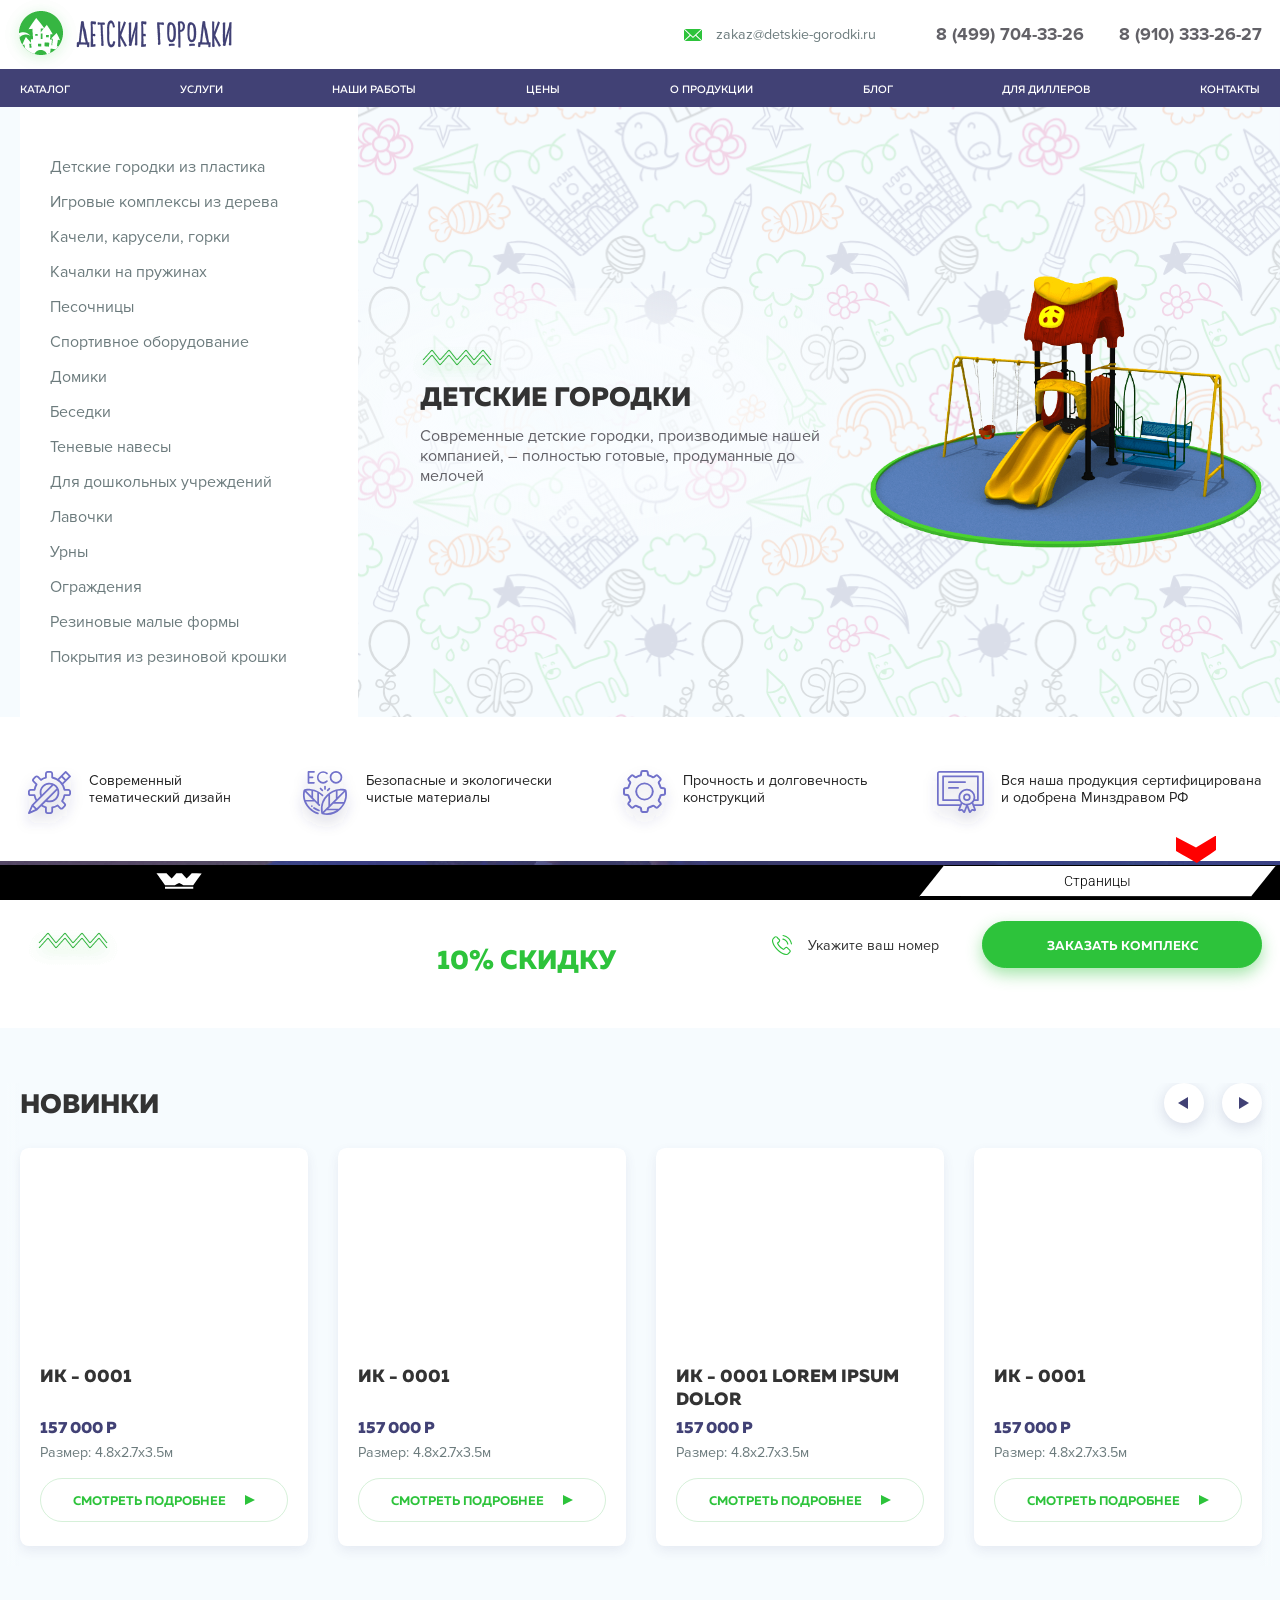
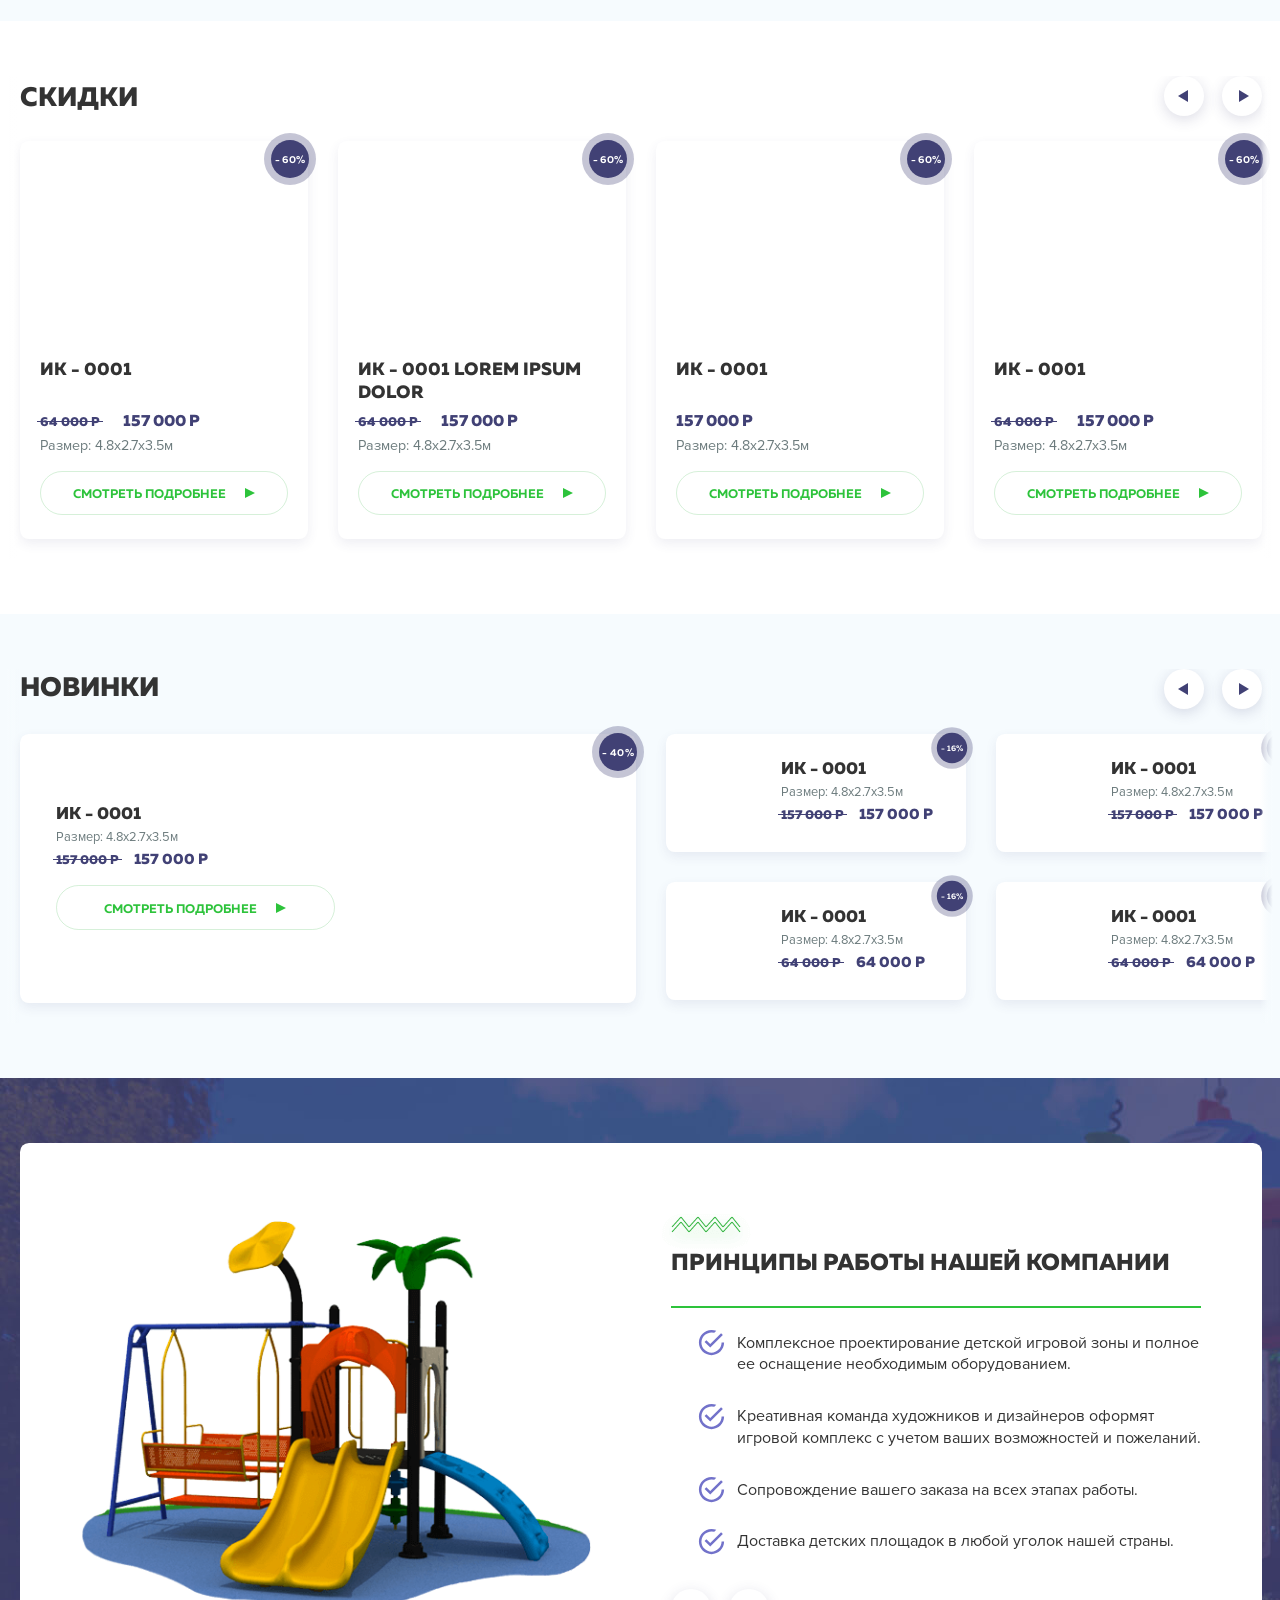
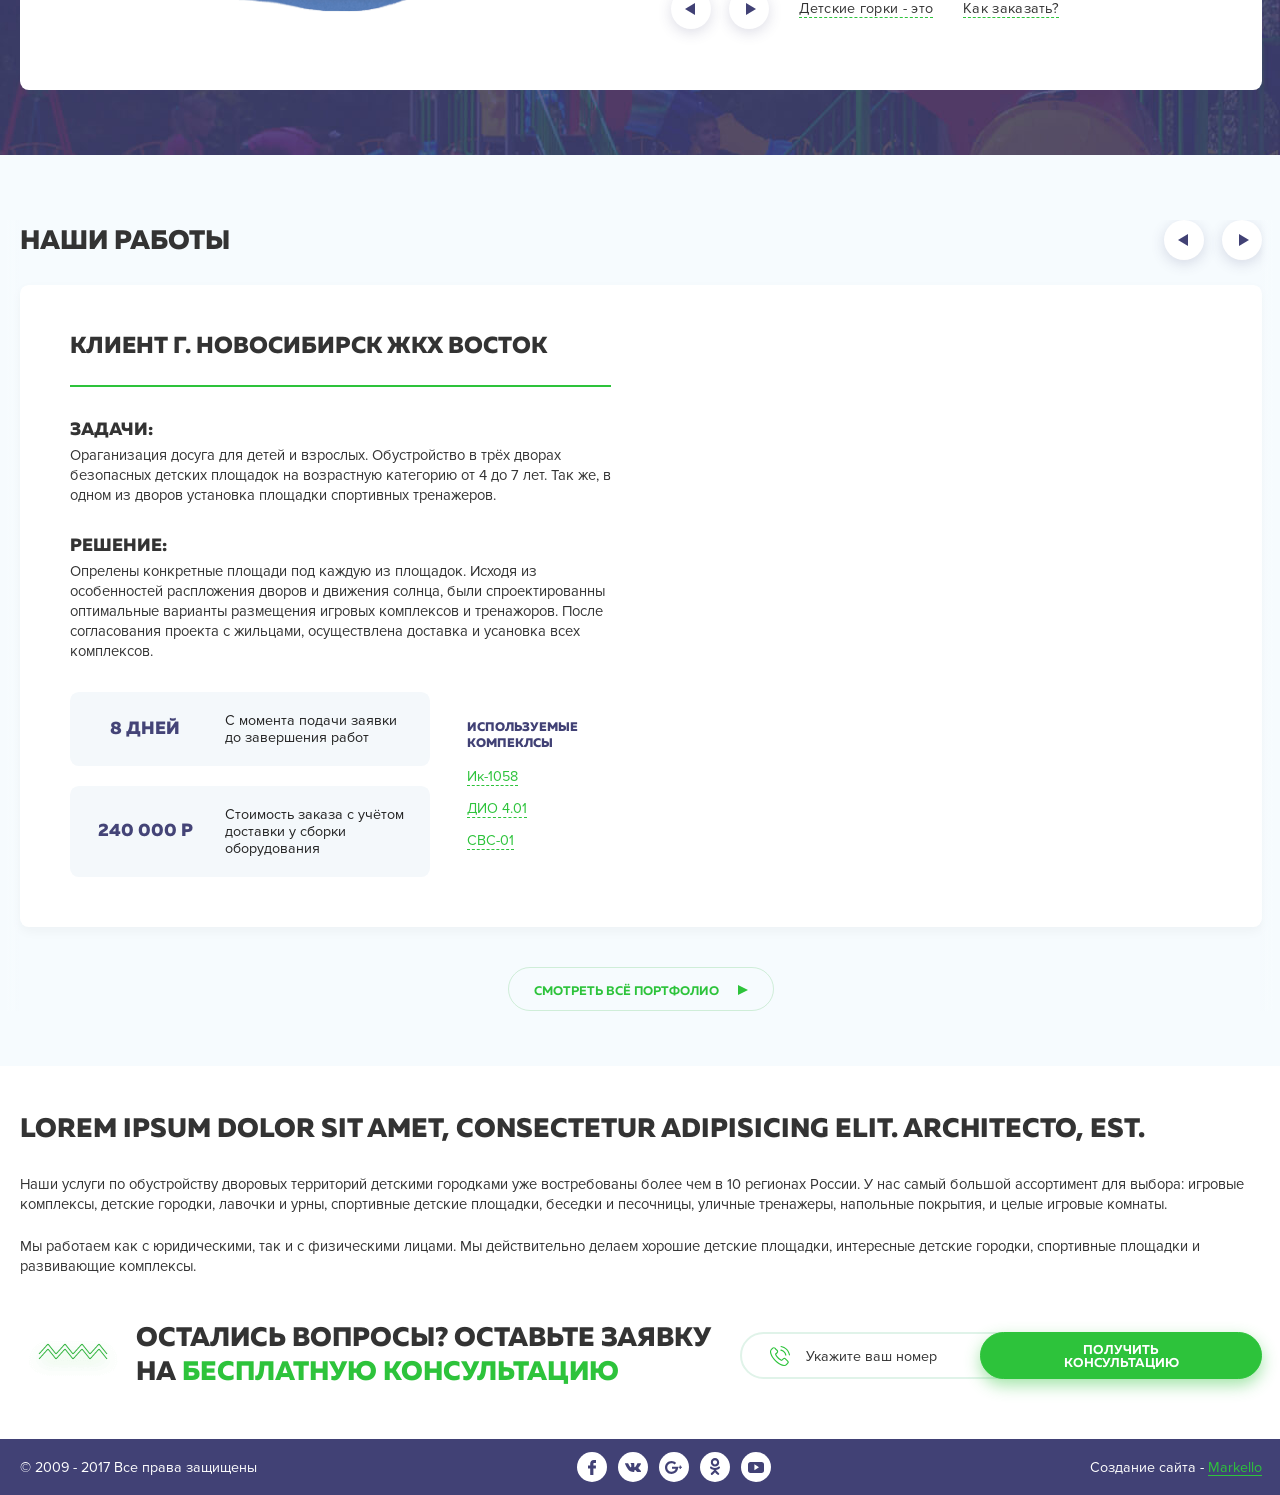
==== commit 99303e21: "add 404 page & some edits" ====
--- a/index.html
+++ b/index.html
@@ -60,11 +60,11 @@
 				</div>
 			</div>
 		</header>
-        <section class="s_main">
+		<section class="s_main" style="background-image: url('images/pattern.svg')">
         	<div class="container">
         		<div class="s_main__body">
         			<div class="s_main__links">
-						<a href="#" class="_current"><span>Детские городки из пластика</span></a>
+						<a href="#"><span>Детские городки из пластика</span></a>
 						<a href="#"><span>Игровые комплексы из дерева</span></a>
 						<a href="#"><span>Качели, карусели, горки</span></a>
 						<a href="#"><span>Качалки на пружинах</span></a>
@@ -90,118 +90,6 @@
         						</div>
 								<div class="s_main__item_img"><img src="images/slider/1.png" alt=""></div>
         					</div>
-							<div class="s_main__item swiper-slide">
-								<div class="s_main__item_txt">
-									<img src="images/hr.png" style="margin-left: -16px; margin-bottom: -9px" alt="">
-									<h3 class="g_title">Игровые комплексы из дерева</h3>
-									<p>Современные детские городки, производимые нашей компанией, – полностью готовые, продуманные до мелочей</p>
-								</div>
-								<div class="s_main__item_img"><img src="images/slider/1.png" alt=""></div>
-							</div>
-							<div class="s_main__item swiper-slide">
-								<div class="s_main__item_txt">
-									<img src="images/hr.png" style="margin-left: -16px; margin-bottom: -9px" alt="">
-									<h3 class="g_title">Качели, карусели, горки</h3>
-									<p>Современные детские городки, производимые нашей компанией, – полностью готовые, продуманные до мелочей</p>
-								</div>
-								<div class="s_main__item_img"><img src="images/slider/1.png" alt=""></div>
-							</div>
-							<div class="s_main__item swiper-slide">
-								<div class="s_main__item_txt">
-									<img src="images/hr.png" style="margin-left: -16px; margin-bottom: -9px" alt="">
-									<h3 class="g_title">Качалки на пружинах</h3>
-									<p>Современные детские городки, производимые нашей компанией, – полностью готовые, продуманные до мелочей</p>
-								</div>
-								<div class="s_main__item_img"><img src="images/slider/1.png" alt=""></div>
-							</div>
-							<div class="s_main__item swiper-slide">
-								<div class="s_main__item_txt">
-									<img src="images/hr.png" style="margin-left: -16px; margin-bottom: -9px" alt="">
-									<h3 class="g_title">Песочницы</h3>
-									<p>Современные детские городки, производимые нашей компанией, – полностью готовые, продуманные до мелочей</p>
-								</div>
-								<div class="s_main__item_img" data-swiper-parallax-y="-100"><img src="images/slider/1.png" alt=""></div>
-							</div>
-							<div class="s_main__item swiper-slide">
-								<div class="s_main__item_txt">
-									<img src="images/hr.png" style="margin-left: -16px; margin-bottom: -9px" alt="">
-									<h3 class="g_title">Спортивное оборудование</h3>
-									<p>Современные детские городки, производимые нашей компанией, – полностью готовые, продуманные до мелочей</p>
-								</div>
-								<div class="s_main__item_img" data-swiper-parallax-y="-100"><img src="images/slider/1.png" alt=""></div>
-							</div>
-							<div class="s_main__item swiper-slide">
-								<div class="s_main__item_txt">
-									<img src="images/hr.png" style="margin-left: -16px; margin-bottom: -9px" alt="">
-									<h3 class="g_title">Домики</h3>
-									<p>Современные детские городки, производимые нашей компанией, – полностью готовые, продуманные до мелочей</p>
-								</div>
-								<div class="s_main__item_img" data-swiper-parallax-y="-100"><img src="images/slider/1.png" alt=""></div>
-							</div>
-							<div class="s_main__item swiper-slide">
-								<div class="s_main__item_txt">
-									<img src="images/hr.png" style="margin-left: -16px; margin-bottom: -9px" alt="">
-									<h3 class="g_title">Беседки</h3>
-									<p>Современные детские городки, производимые нашей компанией, – полностью готовые, продуманные до мелочей</p>
-								</div>
-								<div class="s_main__item_img" data-swiper-parallax-y="-100"><img src="images/slider/1.png" alt=""></div>
-							</div>
-							<div class="s_main__item swiper-slide">
-								<div class="s_main__item_txt">
-									<img src="images/hr.png" style="margin-left: -16px; margin-bottom: -9px" alt="">
-									<h3 class="g_title">Теневые навесы</h3>
-									<p>Современные детские городки, производимые нашей компанией, – полностью готовые, продуманные до мелочей</p>
-								</div>
-								<div class="s_main__item_img" data-swiper-parallax-y="-100"><img src="images/slider/1.png" alt=""></div>
-							</div>
-							<div class="s_main__item swiper-slide">
-								<div class="s_main__item_txt">
-									<img src="images/hr.png" style="margin-left: -16px; margin-bottom: -9px" alt="">
-									<h3 class="g_title">Для дошкольных учреждений</h3>
-									<p>Современные детские городки, производимые нашей компанией, – полностью готовые, продуманные до мелочей</p>
-								</div>
-								<div class="s_main__item_img" data-swiper-parallax-y="-100"><img src="images/slider/1.png" alt=""></div>
-							</div>
-							<div class="s_main__item swiper-slide">
-								<div class="s_main__item_txt">
-									<img src="images/hr.png" style="margin-left: -16px; margin-bottom: -9px" alt="">
-									<h3 class="g_title">Лавочки</h3>
-									<p>Современные детские городки, производимые нашей компанией, – полностью готовые, продуманные до мелочей</p>
-								</div>
-								<div class="s_main__item_img" data-swiper-parallax-y="-100"><img src="images/slider/1.png" alt=""></div>
-							</div>
-							<div class="s_main__item swiper-slide">
-								<div class="s_main__item_txt">
-									<img src="images/hr.png" style="margin-left: -16px; margin-bottom: -9px" alt="">
-									<h3 class="g_title">Урны</h3>
-									<p>Современные детские городки, производимые нашей компанией, – полностью готовые, продуманные до мелочей</p>
-								</div>
-								<div class="s_main__item_img" data-swiper-parallax-y="-100"><img src="images/slider/1.png" alt=""></div>
-							</div>
-							<div class="s_main__item swiper-slide">
-								<div class="s_main__item_txt">
-									<img src="images/hr.png" style="margin-left: -16px; margin-bottom: -9px" alt="">
-									<h3 class="g_title">Ограждения</h3>
-									<p>Современные детские городки, производимые нашей компанией, – полностью готовые, продуманные до мелочей</p>
-								</div>
-								<div class="s_main__item_img" data-swiper-parallax-y="-100"><img src="images/slider/1.png" alt=""></div>
-							</div>
-							<div class="s_main__item swiper-slide">
-								<div class="s_main__item_txt">
-									<img src="images/hr.png" style="margin-left: -16px; margin-bottom: -9px" alt="">
-									<h3 class="g_title">Резиновые малые формы</h3>
-									<p>Современные детские городки, производимые нашей компанией, – полностью готовые, продуманные до мелочей</p>
-								</div>
-								<div class="s_main__item_img" data-swiper-parallax-y="-100"><img src="images/slider/1.png" alt=""></div>
-							</div>
-							<div class="s_main__item swiper-slide">
-								<div class="s_main__item_txt">
-									<img src="images/hr.png" style="margin-left: -16px; margin-bottom: -9px" alt="">
-									<h3 class="g_title">Покрытия из резиновой крошки</h3>
-									<p>Современные детские городки, производимые нашей компанией, – полностью готовые, продуманные до мелочей</p>
-								</div>
-								<div class="s_main__item_img" data-swiper-parallax-y="-100"><img src="images/slider/1.png" alt=""></div>
-							</div>
         				</div>
         			</div>
         		</div>
--- a/css/main.css
+++ b/css/main.css
@@ -1,3 +1,3 @@
-﻿﻿html,body,div,span,applet,object,iframe,h1,h2,h3,h4,h5,h6,p,blockquote,pre,a,abbr,acronym,address,big,cite,code,del,dfn,em,img,ins,kbd,q,s,samp,small,strike,strong,sub,sup,tt,var,b,u,i,center,dl,dt,dd,ol,ul,li,fieldset,form,label,legend,table,caption,tbody,tfoot,thead,tr,th,td,article,aside,canvas,details,embed,figure,figcaption,footer,header,hgroup,menu,nav,output,ruby,section,summary,time,mark,audio,video{margin:0;padding:0;border:0;font-size:100%;font:inherit;vertical-align:baseline;box-sizing:border-box}article,aside,details,figcaption,figure,footer,header,hgroup,menu,nav,section{display:block}body{line-height:1}ol,ul{list-style:none}blockquote,q{quotes:none}blockquote:before,blockquote:after,q:before,q:after{content:'';content:none}table{border-collapse:collapse;border-spacing:0}html{color:#222;font-size:1em;line-height:1.4}::-moz-selection{background:#b3d4fc;text-shadow:none}::selection{background:#b3d4fc;text-shadow:none}:focus{outline:none}hr{display:block;height:1px;border:0;border-top:1px solid #ccc;margin:1em 0;padding:0}audio,canvas,iframe,img,svg,video{vertical-align:middle}fieldset{border:0;margin:0;padding:0}textarea{resize:vertical}input,textarea{box-sizing:border-box;border:none}.browserupgrade{margin:0.2em 0;background:#ccc;color:#000;padding:0.2em 0}a{text-decoration:none}button{padding:0;background:none;border:none}@font-face{font-family:'Proxima Nova';src:url("../webfonts/ProximaNova-Regular.eot?#iefix") format("embedded-opentype"),url("../webfonts/ProximaNova-Regular.otf") format("opentype"),url("../webfonts/ProximaNova-Regular.woff") format("woff"),url("../webfonts/ProximaNova-Regular.ttf") format("truetype"),url("../webfonts/ProximaNova-Regular.svg#ProximaNova-Regular") format("svg");font-weight:400;font-style:normal}@font-face{font-family:'Proxima Nova';src:url("../webfonts/ProximaNova-Bold.eot?#iefix") format("embedded-opentype"),url("../webfonts/ProximaNova-Bold.otf") format("opentype"),url("../webfonts/ProximaNova-Bold.woff") format("woff"),url("../webfonts/ProximaNova-Bold.ttf") format("truetype"),url("../webfonts/ProximaNova-Bold.svg#ProximaNova-Bold") format("svg");font-weight:700;font-style:normal}@font-face{font-family:'Proxima Nova';src:url("../webfonts/ProximaNova-Extrabld.eot?#iefix") format("embedded-opentype"),url("../webfonts/ProximaNova-Extrabld.otf") format("opentype"),url("../webfonts/ProximaNova-Extrabld.woff") format("woff"),url("../webfonts/ProximaNova-Extrabld.ttf") format("truetype"),url("../webfonts/ProximaNova-Extrabld.svg#ProximaNova-Extrabld") format("svg");font-weight:900;font-style:normal}@font-face{font-family:'Muller Medium';src:url("../webfonts/MullerMedium.eot?#iefix") format("embedded-opentype"),url("../webfonts/MullerMedium.otf") format("opentype"),url("../webfonts/MullerMedium.woff") format("woff"),url("../webfonts/MullerMedium.ttf") format("truetype"),url("../webfonts/MullerMedium.svg#MullerMedium") format("svg");font-weight:normal;font-style:normal}@font-face{font-family:"Muller Bold";src:url("../webfonts/MullerBold.eot?#iefix") format("embedded-opentype"),url("../webfonts/MullerBold.otf") format("opentype"),url("../webfonts/MullerBold.woff") format("woff"),url("../webfonts/MullerBold.ttf") format("truetype"),url("../webfonts/MullerBold.svg#MullerBold") format("svg");font-weight:normal;font-style:normal}@font-face{font-family:"Muller Extra Bold";src:url("../webfonts/MullerExtraBold.eot?#iefix") format("embedded-opentype"),url("../webfonts/MullerExtraBold.otf") format("opentype"),url("../webfonts/MullerExtraBold.woff") format("woff"),url("../webfonts/MullerExtraBold.ttf") format("truetype"),url("../webfonts/MullerExtraBold.svg#MullerExtraBold") format("svg");font-weight:normal;font-style:normal}body,html{font:16px Proxima Nova,Helvetica, Helvetica Neue, Arial;cursor:default}body.pace-done section,body.pace-done .footer,html.pace-done section,html.pace-done .footer{opacity:1}.container{max-width:1440px;width:100%;padding-left:20px;padding-right:18px;margin-left:auto;margin-right:auto}section,.footer{transition:opacity .55s;opacity:0.08}.g_title{font-family:"Muller Extra Bold";color:#333;font-size:1.875rem;text-transform:uppercase;line-height:1.25}.g_title small{font-size:1.625rem}.g_title span{color:#2dc33b}.g_input{position:relative}.g_input input{height:3.3rem;border-radius:50px;width:100%;position:relative;padding-left:4.3rem;font-weight:700;letter-spacing:1px;font-size:1.1rem;border:2px solid  #fff;transition:.35s;padding-top:3px}.g_input input:focus+small span,.g_input input._active+small span{width:0}.g_input input:focus{border-color:#2dc33b !important}.g_input input._error{border-color:red !important}.g_input input._error+small{color:red}.g_input input._error+small path{fill:red}.g_input small{display:flex;justify-content:flex-start;align-items:center;flex-direction:row;position:absolute;left:2.0rem;top:50%;transform:translateY(-50%) translateZ(0);z-index:1;padding-top:2px;pointer-events:none}.g_input small i{margin-right:1.1rem;margin-top:-2px}.g_input small path{transition:.35s}.g_input small span{color:#333;font-size:1rem;white-space:nowrap;overflow:hidden;width:100%;transition:.35s}.g_btn{box-shadow:0 0.438rem 1.125rem rgba(45,195,59,0.44);background-color:#2dc33b;border-radius:55px;height:3.3rem;display:inline-flex;justify-content:center;align-items:center;flex-direction:row;padding:5px 30px;cursor:pointer;user-select:none;border:1px solid #2dc33b;position:relative;overflow:hidden;text-align:center}.g_btn:hover span:before,.g_btn:hover span:after{width:100%}.g_btn span{display:inline-block}.g_btn span:before{content:'';position:absolute;width:0;left:20%;height:1px;top:8px;background-color:#fff;transition:.35s;opacity:.5}.g_btn span:after{content:'';position:absolute;width:0;right:20%;height:1px;bottom:9px;background-color:#fff;transition:.35s;opacity:.5}.g_btn:hover{background-color:#333}.g_btn:active{transform:scale(0.98);box-shadow:none}.g_btn span{color:#fff;font-size:1rem;text-transform:uppercase;font-family:"Muller Bold";margin-bottom:-0.25rem;transition:.175s}.g_arr{display:flex;justify-content:flex-start;align-items:center;flex-direction:row}.g_arr__prev,.g_arr__next{box-shadow:0 0.25rem 1rem rgba(65,65,117,0.18);width:40px;height:40px;border-radius:50%;position:relative;cursor:pointer;user-select:none;background-color:#fff}.g_arr__prev:before,.g_arr__next:before{content:'';position:absolute;width:0;height:0;transition:.175s;left:50%;top:50%;margin-top:-6px;border-style:solid}.g_arr__prev:hover,.g_arr__next:hover{box-shadow:0 0.25rem 1rem rgba(45,195,59,0.3);background-color:#2dc33b}.g_arr__prev:hover:before,.g_arr__next:hover:before{transform:scale(1.4)}.g_arr__prev:active,.g_arr__next:active{box-shadow:none}.g_arr__prev:active:before,.g_arr__next:active:before{transform:scale(0.8)}.g_arr__prev{margin-right:18px}.g_arr__prev:before{border-width:6px 10px 6px 0;border-color:transparent #414175 transparent transparent;margin-left:-6px}.g_arr__prev:hover:before{border-right-color:#fff}.g_arr__next:before{margin-left:-3px;border-style:solid;border-width:6px 0 6px 10px;border-color:transparent transparent transparent #414175}.g_arr__next:hover:before{border-left-color:#fff}.g_outline{height:3.1rem;border:0.125rem solid rgba(54,182,66,0.2);display:inline-flex;justify-content:center;align-items:center;flex-direction:row;border-radius:55px;padding:7px 25px 3px;cursor:pointer;user-select:none;text-align:center}.g_outline:hover{background-color:#2dc33b}.g_outline:hover span{color:#fff;transform:translateX(4px)}.g_outline:hover i{border-left-color:#fff;transform:translateX(-4px)}.g_outline:hover svg{transform:translateX(-4px)}.g_outline:hover svg path{fill:#fff}.g_outline:active{background-color:#1f8528;transform:scale(0.98);box-shadow:none}.g_outline:active span{transform:none}.g_outline:active i{transform:translateX(4px)}.g_outline svg{margin-right:10px;margin-top:-3px;transition:.175s}.g_outline span{font-family:"Muller Bold";color:#2dc33b;font-size:0.875rem;text-transform:uppercase;transition:transform .175s}.g_outline i{width:0;height:0;border-style:solid;border-width:5px 0 5px 10px;border-color:transparent transparent transparent #2dc33b;margin-left:19px;margin-top:-3px;transition:transform .175s}.g_link{display:inline-flex;justify-content:center;align-items:center;flex-direction:row;cursor:pointer;user-select:none;text-align:center;margin-bottom:-2px}.g_link:hover span:before,.g_link:hover span:after{width:0%}.g_link span{position:relative;display:inline-block}.g_link span:before{content:'';position:absolute;width:50%;left:50%;height:1px;bottom:0;background-color:#2dc33b;transition:.35s}.g_link span:after{content:'';position:absolute;width:50%;right:50%;height:1px;bottom:0;background-color:#2dc33b;transition:.35s}.g_link:hover i{transform:translateX(4px)}.g_link:active{background-color:#1f8528;transform:scale(0.98);box-shadow:none}.g_link:active span{transform:none}.g_link:active i{transform:translateX(4px)}.g_link svg{margin-right:10px;margin-top:-3px;transition:.175s}.g_link span{font-family:"Muller Bold";color:#2dc33b;font-size:0.875rem;text-transform:uppercase;transition:transform .175s}.g_link i{width:0;height:0;border-style:solid;border-width:5px 0 5px 10px;border-color:transparent transparent transparent #2dc33b;margin-left:15px;margin-top:-3px;transition:transform .175s}.g_discount{line-height:4.1;font-weight:400;color:#fff;font-size:10px;font-family:"Muller Bold";text-transform:uppercase;letter-spacing:0.024rem;width:38px;height:38px;border-radius:50%;position:absolute;background-color:#414175;text-align:center;box-shadow:0 0 0 7px rgba(65,65,117,0.3)}.g_breadcrumbs{margin-bottom:20px;display:flex;flex-wrap:wrap;justify-content:flex-start;align-items:center;flex-direction:row}.g_breadcrumbs a,.g_breadcrumbs>span{color:#6c7b7d;font-size:1rem}.g_breadcrumbs>small{margin-left:6px;margin-right:6px;color:#6c7b7d;font-size:1rem}.g_breadcrumbs a{margin-bottom:5px;margin-top:5px}.g_breadcrumbs a:hover{color:#2dc33b;border-bottom-color:#2dc33b}.g_breadcrumbs a{border-bottom:1px solid #6c7b7d}.g_more{display:flex;justify-content:center;align-items:center;flex-direction:row;margin-bottom:2.6rem;padding-top:1rem;border-radius:55px;text-transform:uppercase;color:#414175;font-size:1.1rem;letter-spacing:1px;font-family:'Muller Extra Bold';position:relative}.g_more:hover span:before,.g_more:hover span:after{width:0%}.g_more span{position:relative;display:inline-block}.g_more span:before{content:'';position:absolute;width:50%;left:50%;height:2px;bottom:0;background-color:#414175;transition:.35s}.g_more span:after{content:'';position:absolute;width:50%;right:50%;height:2px;bottom:0;background-color:#414175;transition:.35s}.g_more._active span{opacity:0}.g_more._active .loader{opacity:1;visibility:visible}.g_more .loader{opacity:0;visibility:hidden;position:absolute;top:-1rem;left:50%;margin-left:-2rem;z-index:5;overflow:hidden;font-size:10px;text-indent:-9999em;border-radius:50%;width:3.8rem;height:3.8rem;border:0.7rem solid rgba(0,0,0,0.1);border-bottom:0.7rem solid #2dc33b;animation:load8 0.8s infinite linear}@keyframes load8{to{transform:rotate(1turn)}}.g_more:hover{color:#2dc33b}.g_more span{padding-bottom:5px}.g_txt ._anchor{margin-left:10px;color:#2dc33b;display:inline-block}.g_txt .toc_body{padding-bottom:1.5rem}.g_txt .toc_body:before{content:'Содержание';font-family:'Muller Bold';text-transform:uppercase;color:#2dc33b}.g_txt .toc_body>ul>li>a{font-weight:700}.g_txt .toc_body>ul>li>ul>li>a{font-weight:700}.g_txt .toc_body ul{padding-left:3px;padding-top:10px;margin-bottom:.7rem}.g_txt .toc_body ul li{margin-bottom:20px;padding-left:25px}.g_txt .toc_body ul li:hover:before{background-color:#2dc33b;width:18px}.g_txt .toc_body ul li:before{width:13px}.g_txt .toc_body ul li:not(:last-of-type){margin-bottom:0.9rem}.g_txt .toc_body ul li a{background:linear-gradient(to right, #2dc33b 0%, #414175 98%);color:#414175;background-repeat:no-repeat;background-position:left 85%;transition:background-size .35s;line-height:1.2;background-size:0px 1px}.g_txt .toc_body ul li a:hover{color:#2dc33b;background-size:100% 1px}.g_txt>:last-child{margin-bottom:0}.g_txt hr{border:none;border-bottom:2px solid #2dc33b;margin:1.8rem 0}.g_txt p{line-height:1.35;color:#333;font-size:1.03rem;margin-bottom:1.6rem}.g_txt p small{font-size:.95rem}.g_txt p b{font-weight:700;color:#333;font-size:1.125rem}.g_txt b{font-weight:700}.g_txt strong{font-weight:700}.g_txt h1{text-transform:uppercase;color:#333;font-size:1.875rem;margin-bottom:2.2rem;font-family:"Muller Extra Bold"}.g_txt h1+small{font-weight:300;color:#9a9999;font-size:1rem;margin-top:-25px;margin-bottom:20px;display:block}.g_txt h2{text-transform:uppercase;color:#333;font-size:1.875rem;font-family:"Muller Extra Bold";margin-bottom:1.3rem}.g_txt h2 small{font-size:1.625rem}.g_txt h3{text-transform:uppercase;color:#333;font-size:1.625rem;padding-top:1rem;font-family:"Muller Extra Bold";margin-bottom:1.2rem}.g_txt h4{text-transform:uppercase;font-weight:700;color:#333;font-family:"Muller Extra Bold";margin-bottom:1.1rem;padding-top:1.3rem;font-size:1.25rem}.g_txt h5{font-weight:700;color:#333;font-size:1.4rem;margin-bottom:0.8rem;padding-top:1.1rem;font-family:"Muller Bold"}.g_txt h6{font-weight:400;color:#414175;font-size:1.2rem;margin-bottom:0.8rem;padding-top:1rem;font-family:"Muller Bold";line-height:1.4}.g_txt p a span,.g_txt li a span{background:linear-gradient(to right, #333 0%, #2dc33b 98%);color:#414175;font-weight:700;background-repeat:no-repeat;background-position:left 85%;transition:background-size .35s;line-height:1.2;padding-bottom:5px;background-size:0px 1px}.g_txt p a:hover span,.g_txt li a:hover span{color:#2dc33b;background-size:100% 1px}.g_txt i{font-style:italic}.g_txt ul{margin-bottom:2.5rem;text-align:left;padding-left:1.8rem}.g_txt ul._check{padding-left:0}.g_txt ul._check li:hover{color:#414175}.g_txt ul._check li:hover:before{background-color:transparent;width:28px}.g_txt ul._check li:not(:last-of-type){margin-bottom:30px}.g_txt ul._check li:before{background-image:url("../images/li1.svg");background-repeat:no-repeat;background-position:center;background-size:contain;height:28px;width:28px;background-color:transparent;top:-.25rem}.g_txt ul li{color:#333;font-size:1.125rem;padding-left:40px;position:relative;line-height:1.35}.g_txt ul li:hover:before{background-color:#414175;width:30px}.g_txt ul li:before{content:'';position:absolute;left:0;top:0.6rem;width:20px;height:2px;transition:.175s;background-color:#2dc33b}.g_txt ul li:not(:last-of-type){margin-bottom:0.94rem}.g_txt ol{margin-bottom:2.5rem;text-align:left;padding-left:1.8rem}.g_txt ol li{padding-left:33px;color:#333;font-size:1.1rem;position:relative;line-height:1.35;counter-increment:li;z-index:0}.g_txt ol li:not(:last-of-type){margin-bottom:1.25rem}.g_txt ol li:before{content:counter(li);position:absolute;width:10px;height:10px;left:5px;top:2px;text-align:center;font-weight:700;color:#fff;font-size:12px;font-family:'Muller Bold';border-radius:50%;transition:.175s}.g_txt ol li:after{content:'';position:absolute;width:20px;height:20px;box-shadow:0 0.188rem 0.375rem rgba(65,65,117,0.52);background-color:#7171ca;left:0;top:-1px;border-radius:50%;z-index:-1}.g_txt ol li:hover:after{background-color:#2dc33b}.g_txt blockquote{line-height:1.5;text-align:left;font-weight:500;color:#333;font-size:1.15rem;padding-left:25px;border-left:4px solid #414175;padding-top:15px;padding-bottom:15px;margin-bottom:20px}.g_txt__table{max-width:100%;overflow:auto}.g_txt table{width:100%;min-width:700px;margin-bottom:2rem;background-color:#fff;border-radius:1.3rem}.g_txt table th{text-align:left;font-weight:600}.g_txt table th,.g_txt table td{text-align:left;color:#333;font-size:1.125rem;padding:15px 25px}.g_txt table tbody tr:nth-of-type(2n+1){background-color:#f6fbfe}.g_txt figure{margin:2.5rem 0;text-align:center}.g_txt figure img{margin-bottom:15px;border-radius:1.3rem}.g_txt figure figcaption{text-align:center}.g_txt img{max-width:100%}.g_txt>img{max-height:50vh;margin-bottom:2.5rem;border-radius:1.3rem}.g_txt__center img{max-height:50vh;margin-bottom:2.5rem;border-radius:1.3rem}.g_txt__block{box-shadow:0 0.313rem 0.813rem rgba(0,0,0,0.04);border-radius:0.625rem;background-color:#fff;padding:2.8rem;margin-bottom:1.5rem}.g_txt__block>:last-child{margin-bottom:0}.g_txt__cols{display:flex;justify-content:space-between;align-items:flex-start;flex-direction:row;margin-bottom:3.13rem}.g_txt__cols img{border-radius:1.3rem}.g_txt__cols ul,.g_txt__cols ol{padding-left:0}.g_txt__left,.g_txt__right{width:calc(50% - 40px)}.g_h2{text-transform:uppercase;color:#333;font-size:1.875rem;font-family:"Muller Extra Bold";margin-bottom:1.3rem}.g_h2 small{font-size:1.625rem}.g_h3{text-transform:uppercase;color:#333;font-size:1.625rem;padding-top:1rem;font-family:"Muller Extra Bold";margin-bottom:1.2rem}.g_h4{text-transform:uppercase;font-weight:700;color:#333;font-family:"Muller Extra Bold";margin-bottom:1.1rem;padding-top:1.3rem;font-size:1.25rem}hr{border:none;border-bottom:2px solid #2dc33b;margin:0.95rem 0}.header{background-color:#fff}.header .is-sticky .header__bot{box-shadow:0 0.313rem 0.813rem rgba(68,68,119,0.3)}.header__top_body{display:flex;justify-content:space-between;align-items:center;flex-direction:row}.header__top_logo{height:69px}.header__top_logo img{margin-left:-19px}.header__top_logo span:before,.header__top_logo span:after{bottom:6px}.header__top a.header__top_logo:hover{opacity:.8}.header__top a.header__top_logo:hover span:before,.header__top a.header__top_logo:hover span:after{width:50%}.header__top a.header__top_logo span{position:relative;display:inline-block}.header__top a.header__top_logo span:before{content:'';position:absolute;width:0;left:50%;height:3px;bottom:-2px;background-color:#2dc33b;transition:.455s}.header__top a.header__top_logo span:after{content:'';position:absolute;width:0;right:50%;height:3px;bottom:-2px;background-color:#2dc33b;transition:.455s}.header__top_mail{margin-left:auto;margin-right:60px;color:#6c7b7d;font-size:1rem;display:flex;justify-content:flex-start;align-items:center;flex-direction:row}.header__top_mail:hover span:before{width:100%}.header__top_mail span{position:relative;display:inline-block}.header__top_mail span:before{content:'';position:absolute;width:0;left:0;height:1px;bottom:0;background-color:#2dc33b;transition:.35s}.header__top_mail:hover{color:#414175}.header__top_mail:hover path{fill:#414175}.header__top_mail i{margin-right:14px;margin-top:-1px}.header__top_tel{font-weight:700;color:#626167;font-size:1rem}.header__top_tel:hover span:before,.header__top_tel:hover span:after{width:50%}.header__top_tel span{position:relative;display:inline-block}.header__top_tel span:before{content:'';position:absolute;width:0;left:50%;height:2px;bottom:-2px;background-color:#414175;transition:.455s}.header__top_tel span:after{content:'';position:absolute;width:0;right:50%;height:2px;bottom:-2px;background-color:#414175;transition:.455s}.header__top_tels{display:flex;justify-content:flex-start;align-items:center;flex-direction:row}.header__top_tel:hover{color:#2dc33b}.header__top_tel:not(:last-of-type){margin-right:35px}.header__bot{background-color:#414175;position:relative;padding-left:20px;padding-right:20px;overflow:hidden}.header__bot_slider{padding:11px 20px 7px;overflow:visible}.header__bot_nav{display:flex;justify-content:space-between;align-items:center;flex-direction:row}.header__bot_nav a{font-family:"Muller Medium";color:#fff;font-size:0.75rem;text-transform:uppercase;padding:5px 10px;width:auto}.header__bot_nav a:first-of-type{padding-left:0}.header__bot_nav a:last-of-type{padding-right:0}.header__bot_nav a:hover{opacity:.8}.header__bot_nav a:hover span:before,.header__bot_nav a:hover span:after{width:50%}.header__bot_nav a span{position:relative;display:inline-block}.header__bot_nav a span:before{content:'';position:absolute;width:0;left:50%;height:1px;bottom:-2px;background-color:#fff;transition:.26s}.header__bot_nav a span:after{content:'';position:absolute;width:0;right:50%;height:1px;bottom:-2px;background-color:#fff;transition:.26s}.header__arr_prev,.header__arr_next{width:32px;height:100%;position:relative;cursor:pointer;user-select:none;background-color:#2dc33b;position:absolute;z-index:99;top:0}.header__arr_prev.swiper-button-disabled,.header__arr_next.swiper-button-disabled{opacity:0;pointer-events:none}.header__arr_prev:before,.header__arr_next:before{content:'';position:absolute;width:0;height:0;transition:.175s;left:50%;top:50%;margin-top:-5px;border-style:solid}.header__arr_prev:hover:before,.header__arr_next:hover:before{transform:scale(1.4)}.header__arr_prev:active,.header__arr_next:active{box-shadow:none}.header__arr_prev:active:before,.header__arr_next:active:before{transform:scale(0.8)}.header__arr_prev{left:-20px;background:linear-gradient(to right, #414175 0%, #414175 36%, rgba(65,65,117,0.81) 63%, rgba(65,65,117,0) 100%);filter:progid:DXImageTransform.Microsoft.gradient( startColorstr='#fff', endColorstr='#fff', GradientType=1 )}.header__arr_prev:before{border-width:5px 8px 5px 0;border-color:transparent #2dc33b transparent transparent;margin-left:-6px}.header__arr_prev:hover:before{border-right-color:#fff}.header__arr_next{right:-20px;background:linear-gradient(to left, #414175 0%, #414175 36%, rgba(65,65,117,0.81) 63%, rgba(65,65,117,0) 100%);filter:progid:DXImageTransform.Microsoft.gradient( startColorstr='#fff', endColorstr='#fff', GradientType=1 )}.header__arr_next:before{margin-left:-3px;border-style:solid;border-width:5px 0 5px 8px;border-color:transparent transparent transparent #2dc33b}.header__arr_next:hover:before{border-left-color:#fff}.footer{background-color:#414175;color:#fff;font-size:1rem}.footer__body{display:flex;justify-content:space-between;align-items:center;flex-direction:row;padding:13px 0}.footer__social{display:flex;justify-content:flex-start;align-items:center;flex-direction:row}.footer__social a{display:flex;justify-content:center;align-items:center;flex-direction:row;width:30px;height:30px;background-color:#fff;border-radius:50%;padding-bottom:2px;cursor:pointer;user-select:none}.footer__social a:hover path{fill:#2dc33b}.footer__social a:not(:last-of-type){margin-right:11px}.footer p a{color:#2dc33b}.footer p a:hover span:before,.footer p a:hover span:after{width:0%}.footer p a span{position:relative;display:inline-block}.footer p a span:before{content:'';position:absolute;width:50%;left:50%;height:1px;bottom:0;background-color:#2dc33b;transition:.2s}.footer p a span:after{content:'';position:absolute;width:50%;right:50%;height:1px;bottom:0;background-color:#2dc33b;transition:.2s}.s_main{background-color:#f6fbfe;overflow:hidden}.s_main__body{display:flex;justify-content:space-between;align-items:stretch;flex-direction:row}.s_main__links{padding:50px 30px;background-color:#fff;flex-grow:2;margin-right:5%;position:relative;z-index:5}.s_main__links:before{content:'';position:absolute;background-color:#f6fbfe;width:9999px;height:100%;right:100%;top:0;pointer-events:none}.s_main__links a{color:#6c7b7d;font-size:1.12rem;display:block;position:relative}.s_main__links a:hover span:before{width:100%}.s_main__links a span{position:relative;display:inline-block}.s_main__links a span:before{content:'';position:absolute;width:0;left:0;height:1px;bottom:0;background-color:#414175;transition:.35s}.s_main__links a:hover{color:#414175}.s_main__links a:not(:last-of-type){margin-bottom:15px}.s_main__links a:before{content:'';position:absolute;left:-9px;top:0.25rem;border:4px solid black;border-color:transparent transparent #2dc33b #2dc33b;transform-origin:0 0;box-shadow:-2px 2px 2px 0 rgba(45,195,59,0.3);opacity:0;transition:.35s;transform:rotate(45deg) translate(-15px, 15px)}.s_main__links a._current{pointer-events:none}.s_main__links a._current span:before{width:100%;background-color:#2dc33b}.s_main__links a._current:before{opacity:1;transform:rotate(45deg)}.s_main__slider_wrp{margin-top:auto;margin-bottom:auto;overflow:visible;max-width:calc(100% - 400px)}.s_main__item{display:flex;justify-content:space-between;align-items:center;flex-direction:row}.s_main__item_txt h3{text-transform:uppercase}.s_main__item_txt p{color:#626167;font-size:1.125rem;margin-top:10px}.s_main__item_img{min-width:calc(100% - 450px);max-width:100%;margin-left:30px}.s_main__item_img img{max-width:100%}.s_why{padding:40px 0}.s_why__body{display:flex;justify-content:space-between;align-items:center;flex-direction:row}.s_why__item{display:flex;justify-content:flex-start;align-items:center;flex-direction:row;margin-left:-10px}.s_why__item:hover i path{fill:#2dc33b}.s_why__item:not(:last-of-type){margin-right:17px}.s_why__item i{margin-top:auto;margin-bottom:auto;height:64px}.s_why__item i img{margin-top:4px}.s_form{background-repeat:no-repeat;background-position:bottom;background-attachment:fixed;padding:50px 0}.s_form._white h2{color:#333}.s_form._white .g_input input{border-color:#e0f3e9}.s_form__body{display:flex;justify-content:space-between;align-items:center;flex-direction:row}.s_form__txt h2{color:#fff}.s_form__form{min-width:calc(50% - 123px);display:flex;justify-content:flex-start;align-items:center;flex-direction:row;margin-left:65px}.s_form__form .g_input{margin-right:-40px;flex-grow:2;min-width:280px}.s_form__form .g_btn{padding-left:3rem;padding-right:3rem}.s_form__form button{position:relative}.s_items{background-color:#f6fbfe;padding:55px 0}.s_items._white{background-color:#fff}.s_items._white .container:before{background:linear-gradient(to right, #fff 0%, #fff 36%, rgba(255,255,255,0.81) 63%, rgba(255,255,255,0) 100%);filter:progid:DXImageTransform.Microsoft.gradient( startColorstr='#fff', endColorstr='#fff', GradientType=1 )}.s_items._white .container:after{background:linear-gradient(to left, #fff 0%, #fff 36%, rgba(255,255,255,0.81) 63%, rgba(255,255,255,0) 100%);filter:progid:DXImageTransform.Microsoft.gradient( startColorstr='#fff', endColorstr='#fff', GradientType=1 )}.s_items .container{overflow:hidden;position:relative}.s_items .container:before{content:'';position:absolute;width:20px;left:0;top:0;height:100%;z-index:99;background:linear-gradient(to right, #f6fbfe 0%, #f6fbfe 36%, rgba(246,251,254,0.81) 63%, rgba(246,251,254,0) 100%);filter:progid:DXImageTransform.Microsoft.gradient( startColorstr='#f6fbfe', endColorstr='#f6fbfe', GradientType=1 )}.s_items .container:after{content:'';position:absolute;width:20px;right:0;top:0;height:100%;z-index:99;background:linear-gradient(to left, #f6fbfe 0%, #f6fbfe 36%, rgba(246,251,254,0.81) 63%, rgba(246,251,254,0) 100%);filter:progid:DXImageTransform.Microsoft.gradient( startColorstr='#f6fbfe', endColorstr='#f6fbfe', GradientType=1 )}.s_items__head{display:flex;justify-content:space-between;align-items:center;flex-direction:row;margin-bottom:25px}.s_items__head .g_title{margin-bottom:-0.4rem}.s_items__slider{align-items:stretch !important}.s_items__slider_wrp{overflow:visible;margin-bottom:20px}.s_items__item{border-radius:0.625rem;box-shadow:0 0.313rem 0.813rem rgba(68,68,119,0.09);border-radius:0.625rem;background-color:#fff;padding:20px 20px 24px;position:relative;display:flex;justify-content:flex-start;align-items:stretch;flex-direction:column}.s_items__item:hover{box-shadow:0 0.313rem 0.813rem rgba(45,195,59,0.25)}.s_items__item_img{height:175px;background-repeat:no-repeat;background-position:center;background-size:cover;display:flex;justify-content:center;align-items:center;flex-direction:row;margin-bottom:20px;border-radius:0.625rem 0.625rem 0 0}.s_items__item_img img{max-width:98%;max-height:98%}.s_items__item h4{margin-bottom:3px}.s_items__item h4 span{font-family:"Muller Extra Bold";color:#333;font-size:1.25rem;text-transform:uppercase;margin-top:3px;margin-bottom:3px;margin-right:15px;display:block;min-height:3.3rem;line-height:1.3}.s_items__item h4 strong{font-family:"Muller Extra Bold";color:#414175;font-size:1.125rem;text-transform:uppercase;margin-left:auto;padding:4px 0;display:block}.s_items__item h4 strong small{font-size:.9rem;position:relative;margin-right:20px}.s_items__item h4 strong small:before{content:'';position:absolute;width:calc(100% + 6px);left:-3px;top:50%;margin-top:-0.1rem;height:1px;background-color:#414175}.s_items__item p{color:#6c7b7d;font-size:1rem;margin-bottom:16px}.s_items__item .g_outline{width:100%;margin-top:auto}.s_items__item .g_discount{position:absolute;right:-1px;top:-1px;z-index:99}.s_items_grid{background-color:#f6fbfe;padding:55px 0;overflow:hidden}.s_items_grid .container{overflow:hidden;position:relative}.s_items_grid .container:before{content:'';position:absolute;width:20px;left:0;top:0;height:100%;z-index:99;background:linear-gradient(to right, #f6fbfe 0%, #f6fbfe 36%, rgba(246,251,254,0.81) 63%, rgba(246,251,254,0) 100%);filter:progid:DXImageTransform.Microsoft.gradient( startColorstr='#f6fbfe', endColorstr='#f6fbfe', GradientType=1 )}.s_items_grid .container:after{content:'';position:absolute;width:20px;right:0;top:0;height:100%;z-index:99;background:linear-gradient(to left, #f6fbfe 0%, #f6fbfe 36%, rgba(246,251,254,0.81) 63%, rgba(246,251,254,0) 100%);filter:progid:DXImageTransform.Microsoft.gradient( startColorstr='#f6fbfe', endColorstr='#f6fbfe', GradientType=1 )}.s_items_grid__head{display:flex;justify-content:space-between;align-items:center;flex-direction:row;margin-bottom:25px}.s_items_grid__slider_wrp{overflow:visible;margin-bottom:20px}.s_items_grid__item{width:calc(25% - 30px)}.s_items_grid__item_small,.s_items_grid__item_wrp{border-radius:0.625rem;box-shadow:0 0.313rem 0.813rem rgba(68,68,119,0.09);border-radius:0.625rem;background-color:#fff;padding:20px 20px 24px;position:relative}.s_items_grid__item_small:hover,.s_items_grid__item_wrp:hover{box-shadow:0 0.313rem 0.813rem rgba(45,195,59,0.2)}.s_items_grid__item._big{width:calc(50% - 5px)}.s_items_grid__item._big .s_items_grid__item_wrp{display:flex;justify-content:space-between;align-items:center;flex-direction:row;padding-left:2.5rem}.s_items_grid__item._big .s_items_grid__item_wrp>div{flex-grow:2}.s_items_grid__item._big .s_items_grid__item_img{margin-left:2.5rem}.s_items_grid__item_img{height:225px;width:285px;min-width:200px;background-repeat:no-repeat;background-position:center;background-size:cover;display:flex;justify-content:center;align-items:center;flex-direction:row;border-radius:0.625rem}.s_items_grid__item_img img{max-width:98%;max-height:98%}.s_items_grid__item h4{display:flex;flex-wrap:wrap;justify-content:flex-start;align-items:center;flex-direction:row;margin-bottom:3px}.s_items_grid__item h4 span{font-family:"Muller Extra Bold";color:#333;font-size:1.2rem;text-transform:uppercase;margin-top:3px;margin-bottom:3px}.s_items_grid__item h4 strong{font-family:"Muller Extra Bold";color:#414175;font-size:1.05rem;text-transform:uppercase}.s_items_grid__item h4 strong:last-of-type{margin-left:15px}.s_items_grid__item h4 strong small{font-size:.9rem;position:relative}.s_items_grid__item h4 strong small:before{content:'';position:absolute;width:calc(100% + 6px);left:-3px;top:50%;margin-top:-0.1rem;height:1px;background-color:#414175}.s_items_grid__item p{color:#6c7b7d;font-size:.9rem;margin-bottom:7px}.s_items_grid__item button{width:100%}.s_items_grid__item .g_outline{width:100%;margin-top:15px}.s_items_grid__item .g_discount{position:absolute;right:-1px;top:-1px;z-index:99}.s_items_grid__item_small{display:flex;justify-content:flex-start;align-items:center;flex-direction:row;padding:15px 15px 18px}.s_items_grid__item_small:hover h4 span{color:#2dc33b}.s_items_grid__item_small:not(:last-of-type){margin-bottom:30px}.s_items_grid__item_small .s_items_grid__item_img{min-width:85px;height:85px;max-width:85px;border-radius:0.313rem;margin-right:15px}.s_items_grid__item_small>div{flex-grow:2}.s_items_grid__item_small .g_discount{transform:scale(0.8);right:-5px;top:-5px}.s_princip{padding:65px 0}.s_princip__slider_wrp{background-color:#fff;border-radius:0.625rem;padding:4.3rem}.s_princip__item{display:flex;justify-content:space-between;align-items:center;flex-direction:row}.s_princip__img{min-width:calc(50% - 50px);margin-right:80px}.s_princip__img img{max-width:100%;max-height:700px}.s_princip__txt{flex-grow:2}.s_princip__txt.g_txt h2{margin-bottom:15px}.s_princip__txt.g_txt hr{margin-bottom:25px}.s_princip__txt.g_txt ul li:hover{color:#414175}.s_princip__txt.g_txt ul li:not(:last-of-type){margin-bottom:30px}.s_princip__txt.g_txt ul li:before{background-image:url("../images/li1.svg");background-repeat:no-repeat;background-position:center;background-size:contain;height:28px;width:28px;background-color:transparent;top:-.25rem}.s_princip__controls{display:flex;justify-content:flex-start;align-items:center;flex-direction:row}.s_princip__controls a{color:#333;font-size:1rem;letter-spacing:0.3px;margin-left:30px}.s_princip__controls a:hover{color:#2dc33b}.s_princip__controls a:active{color:#414175}.s_princip__controls a span{border-bottom:1px dashed #2dc33b}.s_works{background-color:#f6fbfe;padding:65px 0 55px;text-align:center}.s_works .container{overflow:hidden;position:relative}.s_works .container:before{content:'';position:absolute;width:20px;left:0;top:0;height:100%;z-index:99;background:linear-gradient(to right, #f6fbfe 0%, #f6fbfe 36%, rgba(246,251,254,0.81) 63%, rgba(246,251,254,0) 100%);filter:progid:DXImageTransform.Microsoft.gradient( startColorstr='#f6fbfe', endColorstr='#f6fbfe', GradientType=1 )}.s_works .container:after{content:'';position:absolute;width:20px;right:0;top:0;height:100%;z-index:99;background:linear-gradient(to left, #f6fbfe 0%, #f6fbfe 36%, rgba(246,251,254,0.81) 63%, rgba(246,251,254,0) 100%);filter:progid:DXImageTransform.Microsoft.gradient( startColorstr='#f6fbfe', endColorstr='#f6fbfe', GradientType=1 )}.s_works__head{display:flex;justify-content:space-between;align-items:center;flex-direction:row;margin-bottom:25px}.s_works__head .g_title{margin-bottom:-4px}.s_works__slider_wrp{overflow:visible;text-align:left;margin-bottom:40px}.s_works__item{display:flex;justify-content:space-between;align-items:flex-start;flex-direction:row;padding:50px;background-color:#fff;border-radius:0.625rem;box-shadow:0 0.313rem 0.813rem rgba(0,0,0,0.04)}.s_works__item_txt{width:calc(50% - 30px)}.s_works__item_txt .g_txt .g_h3{padding-top:0;margin-bottom:1rem}.s_works__item_txt .g_txt .g_h4{margin-bottom:.5rem;padding-top:0.6rem}.s_works__info{display:flex;justify-content:flex-start;align-items:center;flex-direction:row;margin-top:30px}.s_works__info_item{border-radius:0.625rem;background-color:#f4f8fb;display:flex;justify-content:flex-start;align-items:center;flex-direction:row;padding:20px;width:360px;max-width:100%;text-align:left}.s_works__info_item:not(:last-of-type){margin-bottom:20px}.s_works__info_item strong{font-family:"Muller Extra Bold";color:#447;font-size:1.25rem;text-transform:uppercase;min-width:110px;text-align:center;margin-right:25px}.s_works__info_item p{flex-grow:2;width:100%}.s_works__info_col:not(:last-of-type){margin-right:2.6rem}.s_works__info_col .g_h5{font-family:"Muller Extra Bold";line-height:1.3;color:#414175;font-size:0.875rem;text-transform:uppercase;margin-bottom:15px}.s_works__info_col a{color:#2dc33b;font-size:1rem;display:block}.s_works__info_col a:hover{color:#333}.s_works__info_col a:hover span{border-color:transparent}.s_works__info_col a span{border-bottom:1px dashed #2dc33b}.s_works__info_col a:not(:last-of-type){margin-bottom:15px}.s_works__right{max-width:calc(50% - 30px);flex-grow:2}.s_works__img_slider{width:100%}.s_works__img_item{background-repeat:no-repeat;background-position:center;background-size:cover;width:100%;min-height:415px;border-radius:1.3rem}.s_works__thumb{margin-top:10px}.s_works__thumb_slider{width:100%}.s_works__thumb_item{width:100%;min-height:100px;background-repeat:no-repeat;background-position:center;background-size:cover;border-radius:1.3rem}.s_seo{padding:50px 0}.s_seo .s_form__body{padding-top:45px}.s_seo .s_form__body .g_input input{border-color:#e0f3e9}.s_seo .s_form__body h2{color:#333}.s_inner{max-width:100%;background-color:#f6fbfe}.s_inner__body{display:flex;justify-content:space-between;align-items:stretch;flex-direction:row}.s_inner__aside{min-width:320px;max-width:320px;margin-right:2.7rem;background-color:#fff}.s_inner__aside+.s_inner__main{max-width:calc(100% - 2.7rem - 320px);margin-right:-1rem}.s_inner__aside_filter{padding:45px 30px 0;width:100%}.s_inner__aside_filter+.s_inner__aside_links{padding-top:20px}.s_inner__aside_filter h5{font-family:'Muller Extra Bold';text-transform:uppercase;font-size:1.2rem;margin-bottom:15px}.s_inner__aside_filter .g_input input{border-color:#e0f3e9;padding-left:20px}.s_inner__aside_filter .g_input input._error+small+button path{fill:red}.s_inner__aside_filter .g_input small{left:25px}.s_inner__aside_filter .g_input button{position:absolute;right:12px;margin-top:-15px;padding:5px;top:50%;z-index:16}.s_inner__aside_links{padding:47px 30px;background-color:#fff;position:relative;z-index:5}.s_inner__aside_links:before{content:'';position:absolute;background-color:#f6fbfe;width:9999px;height:100%;right:100%;top:0;pointer-events:none}.s_inner__aside_links a{color:#6c7b7d;font-size:1.12rem;display:block;position:relative}.s_inner__aside_links a:hover span:before{width:100%}.s_inner__aside_links a span{position:relative;display:inline-block}.s_inner__aside_links a span:before{content:'';position:absolute;width:0;left:0;height:1px;bottom:0;background-color:#414175;transition:.35s}.s_inner__aside_links a:hover{color:#414175}.s_inner__aside_links a:not(:last-of-type){margin-bottom:15px}.s_inner__aside_links a:before{content:'';position:absolute;left:-9px;top:0.25rem;border:4px solid black;border-color:transparent transparent #2dc33b #2dc33b;transform-origin:0 0;box-shadow:-2px 2px 2px 0 rgba(45,195,59,0.3);opacity:0;transition:.35s;transform:rotate(45deg) translate(-15px, 15px)}.s_inner__aside_links a._current{pointer-events:none}.s_inner__aside_links a._current span:before{width:100%;background-color:#2dc33b}.s_inner__aside_links a._current:before{opacity:1;transform:rotate(45deg)}.s_inner__aside_form{background-color:#414175;color:#fff;text-align:center;padding:30px 40px}.s_inner__aside_form h5{font-family:"Muller Extra Bold";color:#fff;font-size:1.5rem;text-transform:uppercase}.s_inner__aside_form p{color:#fff;font-size:1rem;margin:8px 0 15px}.s_inner__aside_form .g_input{margin-bottom:15px}.s_inner__aside_form .g_btn{width:100%}.s_inner__aside_form button{width:100%}.s_inner__aside_wrp._fixed{position:fixed;top:0}.s_inner__main{flex-grow:2;padding:3rem 1rem;overflow:hidden;position:relative;margin-left:-1rem;margin-right:-1rem}.s_inner__main:before{content:'';position:absolute;width:1rem;left:0;top:0;height:100%;z-index:99;pointer-events:none;background:linear-gradient(to right, #f6fbfe 0%, #f6fbfe 36%, rgba(246,251,254,0.81) 63%, rgba(246,251,254,0) 100%);filter:progid:DXImageTransform.Microsoft.gradient( startColorstr='#f6fbfe', endColorstr='#f6fbfe', GradientType=1 )}.s_inner__main:after{content:'';position:absolute;width:1rem;right:0;top:0;height:100%;z-index:99;pointer-events:none;background:linear-gradient(to left, #f6fbfe 0%, #f6fbfe 36%, rgba(246,251,254,0.81) 63%, rgba(246,251,254,0) 100%);filter:progid:DXImageTransform.Microsoft.gradient( startColorstr='#f6fbfe', endColorstr='#f6fbfe', GradientType=1 )}.s_inner__main .g_breadcrumbs{margin-bottom:10px}.s_inner article.s_inner__main{max-width:1000px;margin-left:auto;margin-right:auto}.s_item{padding:45px 0 50px;background-color:#f6fbfe}.s_item+.s_items{padding-top:10px}.s_item .g_breadcrumbs{margin-bottom:35px}.s_item__block{box-shadow:0 0.313rem 0.813rem rgba(0,0,0,0.04);border-radius:1.0rem;background-color:#fff;padding:3.13rem;display:flex;justify-content:space-between;align-items:flex-start;flex-direction:row}.s_item__block_head{display:flex;justify-content:space-between;align-items:center;flex-direction:row}.s_item__block_head>div{display:flex;flex-wrap:wrap;justify-content:space-between;align-items:center;flex-direction:row;flex-grow:2}.s_item__block_head h1{margin-right:20px}.s_item__block_head h5{font-family:"Muller Extra Bold";color:#414175;font-size:1.5rem;text-transform:uppercase;margin-left:auto;margin-right:25px}.s_item__block_head .g_btn{padding-left:30px;padding-right:30px}.s_item__block_left{max-width:calc(50% - 30px);width:100%;position:relative;margin-top:auto;margin-bottom:auto;margin-right:auto}.s_item__block_left .g_discount{position:absolute;right:0;top:0;z-index:99}.s_item__block_right{max-width:calc(50% - 30px);margin-left:auto}.s_item__block_right hr{margin:18px 0 27px}.s_item__block_prop{display:flex;flex-wrap:wrap;justify-content:space-between;align-items:flex-start;flex-direction:row;margin-bottom:25px}.s_item__block_prop p{width:calc(50% - 25px);color:#3e3e3e;font-size:1rem;margin-bottom:19px}.s_item__block_prop p:hover{color:#414175}.s_item__block_prop p:hover strong{color:#2dc33b}.s_item__block_prop p strong{font-weight:900}.s_item__block_btns{display:flex;justify-content:flex-start;align-items:center;flex-direction:row}.s_item__block_btns .g_outline{padding-left:30px;padding-right:30px}.s_item__block_btns .g_outline:not(:last-of-type){margin-right:35px}.s_item__img{border-radius:1.0rem}.s_item__img_slider{width:100%}.s_item__img_item{background-repeat:no-repeat;background-position:center;background-size:cover;width:100%;min-height:275px;border-radius:1.3rem}.s_item__thumb{margin-top:10px}.s_item__thumb_slider{width:100%}.s_item__thumb_item{width:100%;min-height:105px;background-repeat:no-repeat;background-position:center;background-size:cover;border-radius:1.3rem}.s_item__anchors{margin:30px 0}.s_item__anchors a{border-radius:1.313rem;border:0.125rem solid rgba(65,65,117,0.14);font-family:"Muller Bold";line-height:2.57;font-weight:400;color:#fff;font-size:0.875rem;text-transform:uppercase;color:#414175;display:inline-flex;justify-content:center;align-items:center;flex-direction:row;padding-top:3px;padding-left:3.3rem;padding-right:3.3rem;cursor:pointer;user-select:none}.s_item__anchors a:not(:last-of-type){margin-right:15px}.s_item__anchors a:hover{box-shadow:0 0.438rem 1.125rem rgba(65,65,117,0.44);border-radius:1.313rem;background-color:#414175;color:#fff}.s_item__anchors a:active{box-shadow:none;transform:scale(0.98)}.s_item__desc{box-shadow:0 0.313rem 0.813rem rgba(0,0,0,0.04);padding:3.13rem;border-radius:0.625rem;background-color:#fff;margin-bottom:3.13rem}.s_item__reviews{box-shadow:0 0.313rem 0.813rem rgba(0,0,0,0.04);border-radius:0.625rem;background-color:#fff;padding:3.13rem}.s_item__reviews .g_title{margin-bottom:20px}.s_item__reviews_head{display:flex;flex-wrap:wrap;justify-content:space-between;align-items:center;flex-direction:row;margin-bottom:15px}.s_item__reviews_head h3{color:#2dc33b;font-size:1.25rem;margin-right:15px}.s_item__reviews_head small{color:#6c7b7d;font-size:0.875rem;margin-left:auto;margin-top:5px;margin-bottom:5px}.s_item__reviews .g_txt h4{margin-bottom:.5rem;padding-top:0.7rem}.s_category__main .g_title{margin-bottom:3rem}.s_category__block:not(:last-of-type){margin-bottom:60px}.s_category__block h3{font-family:"Muller Extra Bold";color:#414175;font-size:1.7rem;text-transform:uppercase;margin-bottom:20px;padding-top:10px}.s_category__body{display:flex;flex-wrap:wrap;justify-content:flex-start;align-items:flex-start;flex-direction:row;margin:-15px}.s_category__item{box-shadow:0 0.313rem 0.813rem rgba(0,0,0,0.04);border-radius:0.625rem;background-color:#fff;width:calc(33.33333% - 30px);margin:15px;padding:20px}.s_category__item:hover{box-shadow:0 0.313rem 0.813rem rgba(45,195,59,0.2)}.s_category__item_img{height:172px;background-position:center;background-size:cover;background-repeat:no-repeat;display:flex;justify-content:center;align-items:center;flex-direction:row;border-radius:.3rem .3rem 0 0;margin-bottom:13px}.s_category__item_img img{max-width:98%;max-height:98%}.s_category__item_bot{display:flex;flex-wrap:wrap;justify-content:space-between;align-items:center;flex-direction:row}.s_category__item_bot h4{font-family:"Muller Extra Bold";font-weight:400;color:#333;font-size:1.125rem;text-transform:uppercase;margin-right:12px;line-height:1.2;margin-bottom:-.3rem;margin-top:7px}.s_category__item_bot i{width:40px;height:40px;border-radius:50%;position:relative;cursor:pointer;user-select:none;background-color:#fff;margin-left:auto;margin-top:7px;border:0.125rem solid rgba(54,182,66,0.2);display:flex;justify-content:center;align-items:center;flex-direction:row}.s_category__item_bot i:before{content:'';position:absolute;width:0;height:0;transition:.175s;left:50%;top:50%;margin-top:-6px;border-style:solid}.s_category__item_bot i:hover{box-shadow:0 0.25rem 1rem rgba(45,195,59,0.3);background-color:#2dc33b}.s_category__item_bot i:hover:before{transform:scale(1.4)}.s_category__item_bot i:active{box-shadow:none}.s_category__item_bot i:active:before{transform:scale(0.8)}.s_category__item_bot i:before{margin-left:-3px;border-style:solid;border-width:6px 0 6px 10px;border-color:transparent transparent transparent #2dc33b}.s_category__item_bot i:hover:before{border-left-color:#fff}.s_category__sub h1.g_title{margin-bottom:15px}.s_category__sub_body{display:flex;flex-wrap:wrap;justify-content:flex-start;align-items:stretch;flex-direction:row;margin:-5px -15px 30px;overflow:visible !important}.s_category__sub_body .s_items__item{width:calc(33.33333% - 30px);margin:15px}.s_category__sub_slider_wrp{margin-top:40px;text-align:center;overflow:visible}.s_category__sub_slider_wrp .s_items__item{text-align:left}.s_category__sub_slider_wrp>.g_outline{margin-top:40px}.s_category__filter{margin-bottom:30px}.s_category__filter a{border-radius:1.313rem;border:0.125rem solid rgba(65,65,117,0.14);font-family:"Muller Bold";line-height:2.57;font-weight:400;color:#fff;font-size:0.875rem;text-transform:uppercase;color:#414175;display:inline-flex;justify-content:center;align-items:center;flex-direction:row;padding-top:3px;padding-left:1.7rem;padding-right:1.7rem;cursor:pointer;user-select:none}.s_category__filter a:not(:last-of-type){margin-right:15px}.s_category__filter a:hover{background-color:#2dc33b;color:#fff;border-color:#2dc33b}.s_category__filter a._current{box-shadow:0 0.438rem 1.125rem rgba(65,65,117,0.44);border-radius:1.313rem;background-color:#414175;color:#fff;pointer-events:none}.s_category__filter a:active{box-shadow:none;transform:scale(0.98)}.s_category__service .g_txt p{color:#626167}.s_pricing__head{display:flex;justify-content:space-between;align-items:center;flex-direction:row;margin-bottom:20px;margin-top:-7px}.s_pricing__item:not(:last-of-type){margin-bottom:45px}.s_pricing__item h3{font-family:"Muller Medium";color:#414175;font-size:1.25rem;text-transform:uppercase;margin-bottom:5px}.s_pricing__item_body table{width:100%;display:block}.s_pricing__item_body table thead{display:block;width:100%}.s_pricing__item_body table thead tr{display:flex;width:100%;justify-content:space-between;border-bottom:2px solid #2dc33b;margin-bottom:20px;margin-top:25px}.s_pricing__item_body table thead th{color:#6c7b7d;font-size:1rem;padding-bottom:15px}.s_pricing__item_body table tbody{display:flex;flex-direction:column}.s_pricing__item_body table tbody tr{box-shadow:0 0.313rem 0.813rem rgba(0,0,0,0.04);border-radius:0.625rem;background-color:#fff}.s_pricing__item_body table tbody tr:not(:last-of-type){margin-bottom:20px}.s_pricing__item_body table tbody tr:hover{box-shadow:0 0.313rem 0.813rem rgba(45,195,59,0.2)}.s_pricing__item_body table tbody tr td{vertical-align:middle;font-family:"Muller Medium";color:#333;font-size:1rem;padding-right:10px;padding-left:10px;text-align:center}.s_pricing__item_body table tbody tr td strong{font-family:"Muller Extra Bold";text-transform:uppercase}.s_pricing__item_body table tbody tr td strong span{color:#414175}.s_pricing__item_body table tbody tr td:first-of-type{border-radius:.625rem 0 0 .625rem;text-align:left}.s_pricing__item_body table tbody tr td:first-of-type span{width:70px;height:70px;background-position:center;background-size:cover;background-repeat:no-repeat;display:inline-block;margin:1.25rem 0 1.25rem 1.25rem}.s_pricing__item_body table tbody tr td:first-of-type img{max-width:98%;max-height:98%}.s_pricing__item_body table tbody tr td:nth-of-type(2){width:30%;padding-right:15px;text-align:left;padding-left:0}.s_pricing__item_body table tbody tr td:nth-of-type(5){white-space:nowrap}.s_pricing__item_body table tbody tr td .g_btn{height:2.5rem;width:100%}.s_pricing__item_body table tbody tr td:last-of-type{border-radius:0 .625rem .625rem 0;padding-right:1.3rem;padding-left:1rem}.s_pricing__filter{margin-bottom:10px;padding-top:5px}.s_pricing__filter_wrp{overflow:visible}.s_pricing__filter a{border-radius:1.313rem;border:0.125rem solid rgba(65,65,117,0.14);font-family:"Muller Bold";font-weight:400;height:2.4rem;line-height:1.2;color:#fff;font-size:0.875rem;text-transform:uppercase;color:#414175;display:inline-flex;justify-content:center;align-items:center;flex-direction:row;padding-top:4px;padding-left:1.7rem;padding-right:1.7rem;cursor:pointer;user-select:none;margin-bottom:5px;width:auto;margin-top:5px}.s_pricing__filter a:not(:last-of-type){margin-right:15px}.s_pricing__filter a:hover{background-color:#2dc33b;color:#fff;border-color:#2dc33b}.s_pricing__filter a._current{box-shadow:0 0.438rem 1.125rem rgba(65,65,117,0.44);border-radius:1.313rem;background-color:#414175;color:#fff;pointer-events:none}.s_pricing__filter a:active{box-shadow:none;transform:scale(0.98)}.s_pricing__arr_prev,.s_pricing__arr_next{width:60px;height:100%;position:relative;cursor:pointer;user-select:none;background-color:#2dc33b;position:absolute;z-index:99;top:0}.s_pricing__arr_prev.swiper-button-disabled,.s_pricing__arr_next.swiper-button-disabled{opacity:0;pointer-events:none}.s_pricing__arr_prev:before,.s_pricing__arr_next:before{content:'';position:absolute;width:0;height:0;transition:.175s;left:50%;top:50%;margin-top:-3px;border-style:solid}.s_pricing__arr_prev:hover:before,.s_pricing__arr_next:hover:before{transform:scale(1.4)}.s_pricing__arr_prev:active,.s_pricing__arr_next:active{box-shadow:none}.s_pricing__arr_prev:active:before,.s_pricing__arr_next:active:before{transform:scale(0.8)}.s_pricing__arr_prev{box-shadow:-0.2rem 0.438rem 0.2rem #f6fbfe;left:-20px;background:linear-gradient(to right, #f6fbfe 0%, #f6fbfe 36%, rgba(246,251,254,0.81) 63%, rgba(246,251,254,0) 100%)}.s_pricing__arr_prev:before{border-width:5px 8px 5px 0;border-color:transparent #2dc33b transparent transparent;margin-left:-10px}.s_pricing__arr_prev:hover:before{border-right-color:#fff}.s_pricing__arr_next{box-shadow:0.2rem 0.438rem 0.2rem #f6fbfe;right:-20px;background:linear-gradient(to left, #f6fbfe 0%, #f6fbfe 36%, rgba(246,251,254,0.81) 63%, rgba(246,251,254,0) 100%)}.s_pricing__arr_next:before{margin-left:1px;border-style:solid;border-width:5px 0 5px 8px;border-color:transparent transparent transparent #2dc33b}.s_pricing__arr_next:hover:before{border-left-color:#fff}.s_cert{background-color:#f6fbfe;padding:55px 0}.s_cert._white{background-color:#fff}.s_cert._white .container:before{background:linear-gradient(to right, #fff 0%, #fff 36%, rgba(255,255,255,0.81) 63%, rgba(255,255,255,0) 100%);filter:progid:DXImageTransform.Microsoft.gradient( startColorstr='#fff', endColorstr='#fff', GradientType=1 )}.s_cert._white .container:after{background:linear-gradient(to left, #fff 0%, #fff 36%, rgba(255,255,255,0.81) 63%, rgba(255,255,255,0) 100%);filter:progid:DXImageTransform.Microsoft.gradient( startColorstr='#fff', endColorstr='#fff', GradientType=1 )}.s_cert .container{overflow:hidden;position:relative}.s_cert .container:before{content:'';position:absolute;width:20px;left:0;top:0;height:100%;z-index:99;background:linear-gradient(to right, #f6fbfe 0%, #f6fbfe 36%, rgba(246,251,254,0.81) 63%, rgba(246,251,254,0) 100%);filter:progid:DXImageTransform.Microsoft.gradient( startColorstr='#f6fbfe', endColorstr='#f6fbfe', GradientType=1 )}.s_cert .container:after{content:'';position:absolute;width:20px;right:0;top:0;height:100%;z-index:99;background:linear-gradient(to left, #f6fbfe 0%, #f6fbfe 36%, rgba(246,251,254,0.81) 63%, rgba(246,251,254,0) 100%);filter:progid:DXImageTransform.Microsoft.gradient( startColorstr='#f6fbfe', endColorstr='#f6fbfe', GradientType=1 )}.s_cert__head{display:flex;justify-content:space-between;align-items:center;flex-direction:row;margin-bottom:25px}.s_cert__head .g_title{margin-bottom:-0.4rem}.s_cert__slider_wrp{overflow:visible;margin-bottom:20px}.s_cert__item{position:relative}.s_cert__item_img{padding-bottom:140%;max-height:360px;background-repeat:no-repeat;background-position:center;background-size:cover;display:flex;justify-content:center;align-items:center;flex-direction:row;border-radius:0.625rem;box-shadow:0 0.313rem 0.813rem rgba(68,68,119,0.2);cursor:pointer;margin-bottom:20px}.s_cert__item_img:hover{box-shadow:0 0.313rem 0.813rem rgba(45,195,59,0.3)}.s_cert__item_img img{max-width:98%;max-height:98%}.s_partners{background-color:#fff;padding:50px 0}.s_partners .g_title{margin-bottom:30px}.s_partners__body{display:flex;flex-wrap:wrap;justify-content:flex-start;align-items:stretch;flex-direction:row;margin:-15px}.s_partners__item{margin:15px;width:calc(25% - 30px)}.s_partners__item_img{box-shadow:0 0.313rem 0.813rem rgba(68,68,119,0.09);border-radius:0.625rem;background-color:#fff;padding:10px 20px;height:110px;margin-bottom:15px;display:flex;justify-content:center;align-items:center;flex-direction:row}.s_partners__item_img img{max-width:98%;max-height:98%}.s_partners__item p{text-align:center;color:#626167;font-size:1rem}.s_start{background-color:#f6fbfe;padding:55px 0}.s_start__body{box-shadow:0 0.313rem 0.813rem rgba(0,0,0,0.04);border-radius:0.625rem;background-color:#fff;padding:3rem;display:flex;justify-content:space-between;align-items:stretch;flex-direction:row}.s_start__left{max-width:622px;width:100%;margin-right:5rem}.s_start__left .g_txt ol{padding-left:0}.s_start__right{flex-grow:2;background-position:center;background-size:cover;background-repeat:no-repeat;border-radius:0.625rem}.s_map #s_map{min-height:350px}.s_map .container{position:relative;pointer-events:none}.s_map__info{position:absolute;top:3rem;z-index:999;box-shadow:0 5px 13px rgba(0,0,0,0.04);border-radius:10px;background-color:#ffffff;width:430px;padding:25px;pointer-events:all}.s_map__info h4{display:flex;justify-content:flex-start;align-items:center;flex-direction:row}.s_map__info h4:not(:last-of-type){margin-bottom:20px}.s_map__info h4 i{min-width:30px;text-align:center;margin-right:15px}.s_map__info h4 strong{font-family:"Muller Bold";font-weight:400;color:#333;font-size:0.875rem;text-transform:uppercase}.s_map__info h4 strong a{color:#333}.s_map__info h4 strong a:hover span:before,.s_map__info h4 strong a:hover span:after{width:50%}.s_map__info h4 strong a span{position:relative;display:inline-block}.s_map__info h4 strong a span:before{content:'';position:absolute;width:0;left:50%;height:1px;bottom:-2px;background-color:#2dc33b;transition:.455s}.s_map__info h4 strong a span:after{content:'';position:absolute;width:0;right:50%;height:1px;bottom:-2px;background-color:#2dc33b;transition:.455s}.s_map__info h4 strong a:hover{color:#2dc33b}.s_map__info h4 strong a:not(:last-of-type){margin-right:20px}.s_map__info h4 small{display:block;color:#6c7b7d;font-size:1rem;margin-top:3px}.s_blog__body{display:flex;flex-wrap:wrap;justify-content:space-between;align-items:stretch;flex-direction:row;margin:10px -15px -15px}.s_blog__item{width:calc(50% - 30px);margin:15px;box-shadow:0 0.313rem 0.813rem rgba(0,0,0,0.04);border-radius:0.625rem;background-color:#fff;padding:20px;display:flex;justify-content:flex-start;align-items:stretch;flex-direction:row;cursor:default}.s_blog__item:hover{box-shadow:0 0.313rem 0.813rem rgba(45,195,59,0.3)}.s_blog__item_img{min-width:240px;max-width:240px;background-repeat:no-repeat;background-position:center;background-size:cover;min-height:170px;border-radius:0.625rem;margin-right:25px;cursor:pointer}.s_blog__item_txt h2{font-family:"Muller Extra Bold";line-height:1.2;color:#333;font-size:1.125rem;text-transform:uppercase;cursor:pointer;margin-bottom:9px}.s_blog__item_txt p{color:#626167;font-size:1rem;margin-bottom:10px}.s_blog__item_txt h6{display:flex;flex-wrap:wrap;justify-content:space-between;align-items:center;flex-direction:row}.s_blog__item_txt h6 small{color:#6c7b7d;font-size:0.875rem;margin-bottom:5px;margin-top:5px;margin-right:20px}.s_portfolio__main h1.g_title{margin-bottom:21px}.s_portfolio__main .s_category__item_bot i:before{display:none}.s_portfolio__main .s_category__item_bot i:hover path{fill:#fff}.overlay{position:fixed;z-index:9999;background-color:rgba(0,0,0,0.54);top:0;left:0;width:100%;height:100%;display:flex;justify-content:center;align-items:center;flex-direction:row;cursor:pointer;overflow:auto;clip-path:url(#clip_pop);display:none}.overlay._active{display:flex}.popup{box-shadow:0 0.313rem 0.813rem rgba(68,68,119,0.09);border-radius:0.625rem 1.4rem 0.625rem 0.625rem;background-color:#fff;padding:2.5rem;cursor:default;position:relative;display:none;overflow:auto;max-height:100%}.popup._current{display:block}.popup__close{color:#979797;position:absolute;right:6px;top:6px;font-family:'fix';font-size:32px;width:30px;height:30px;background-color:#ededed;box-shadow:-0.5rem 0.3rem 0.813rem rgba(68,68,119,0.08);padding-top:1px;border-radius:50%;display:flex;justify-content:center;align-items:center;flex-direction:row;cursor:pointer;user-select:none}.popup__close span{transition:.35s}.popup__close:hover{background-color:red;color:#fff}.popup__close:hover span{transform:rotate(180deg)}.popup__close:active{transform:scale(0.85)}.popup_delivery{max-width:900px;width:100%}.popup_delivery hr{margin:25px 0 30px}.popup_delivery ul{padding-left:0}.popup_delivery ul._check{display:flex;flex-wrap:wrap;justify-content:flex-start;align-items:flex-start;flex-direction:row}.popup_delivery ul._check li:not(:last-of-type){margin-right:30px}.popup_delivery__btns{display:flex;justify-content:flex-end;align-items:center;flex-direction:row;margin-top:-10px}.popup_delivery__btns_more{color:#333;font-size:1rem;text-transform:uppercase;margin-right:22px;pointer-events:none}.popup_delivery__btns_more:hover{color:#414175}.popup_delivery__btns_more:hover span:before,.popup_delivery__btns_more:hover span:after{width:50%}.popup_delivery__btns_more span{position:relative;display:inline-block}.popup_delivery__btns_more span:before{content:'';position:absolute;width:0;left:50%;height:1px;bottom:-2px;background-color:#414175;transition:.30333s}.popup_delivery__btns_more span:after{content:'';position:absolute;width:0;right:50%;height:1px;bottom:-2px;background-color:#414175;transition:.30333s}.popup_order{max-width:580px;width:100%}.popup_order .g_title{margin-bottom:5px}.popup_order__form{min-width:calc(50% - 123px);display:flex;justify-content:flex-start;align-items:center;flex-direction:row;margin-top:20px}.popup_order__form .g_input{margin-right:-40px;flex-grow:2;min-width:280px}.popup_order__form .g_input input{border-color:#e0f3e9}.popup_order__form .g_btn{padding-left:3rem;padding-right:3rem}.popup_order__form button{position:relative}.popup_thnx{text-align:center}.popup_thnx .g_title{margin-bottom:10px}.popup_thnx h6{padding-top:0}.alignnone{margin:5px 20px 20px 0;clear:both}.aligncenter,div.aligncenter{display:block;margin:5px auto 5px auto}.alignright{float:right;margin:5px 0 20px 40px}.alignleft{float:left;margin:5px 40px 20px 0}a img.alignright{float:right;margin:5px 0 20px 20px}a img.alignnone{margin:5px 20px 20px 0}a img.alignleft{float:left;margin:5px 20px 20px 0}a img.aligncenter{display:block;margin-left:auto;margin-right:auto}.wp-caption{background:#fff;border:1px solid #f0f0f0;max-width:96%;padding:5px 3px 10px;text-align:center}.wp-caption.alignnone{margin:5px 20px 20px 0}.wp-caption.alignleft{margin:5px 20px 20px 0}.wp-caption.alignright{margin:5px 0 20px 20px}.wp-caption img{border:0 none;height:auto;margin:0;max-width:98.5%;padding:0;width:auto}.wp-caption p.wp-caption-text{font-size:11px;line-height:17px;margin:0;padding:0 4px 5px}.screen-reader-text{border:0;clip:rect(1px, 1px, 1px, 1px);clip-path:inset(50%);height:1px;margin:-1px;overflow:hidden;padding:0;position:absolute !important;width:1px;word-wrap:normal !important}.screen-reader-text:focus{background-color:#eee;clip:auto !important;clip-path:none;color:#444;display:block;font-size:1em;height:auto;left:5px;line-height:normal;padding:15px 23px 14px;text-decoration:none;top:5px;width:auto;z-index:100000}.pace{pointer-events:none;user-select:none}.pace-inactive{display:none}.pace .pace-progress{background-color:#2dc33b;position:fixed;z-index:-1;top:0;right:100%;height:4px;width:100%;box-shadow:0 0 15px 0px rgba(45,195,59,0.4)}@media only screen and (max-width: 1465.5px){.header__bot_slider{padding-left:0;padding-right:0}}@media only screen and (max-width: 1420.5px){body,html{font-size:15px}.s_items_grid__item{width:300px}.s_items_grid__item_img{width:200px}.s_item__block_left{max-width:40%}.s_item__block_right{max-width:calc(60% - 60px)}.s_category__sub_body .s_items__item{width:calc(50% - 30px)}}@media only screen and (max-width: 1300.5px){body,html{font-size:14.3px}.g_btn{padding-left:20px;padding-right:20px}.g_btn span{font-size:.9rem}.s_form__txt{flex-shrink:999}.s_form__form{margin-left:15px}.s_form__form>img{margin-right:0}.s_form__form button{min-width:280px}.s_form__form button .g_btn{width:100%}.s_form__body i{margin-left:0 !important}.s_item__block_head{flex-direction:column}.s_item__block_head>div{margin-bottom:8px}.s_item__block_head h5{margin-right:0}.s_item__block_prop p{margin-bottom:13px}.s_item__block_prop p strong{display:block}}@media only screen and (max-width: 1250.5px){.s_main__item{flex-direction:column}.s_main__item_txt{order:2;text-align:center}.s_main__item_txt>img{margin-left:0 !important}.s_main__item_img{max-width:400px;height:220px;margin-bottom:35px;margin-left:0}.s_main__item_img img{max-height:100%}.s_why__item br{display:none}.s_form__body{flex-direction:column}.s_form__txt{text-align:center;max-width:666px}.s_form__txt h2{margin-bottom:30px}.s_items_grid__item._big{min-width:550px}.s_princip__img{max-width:300px;min-width:300px}.s_works__info{flex-direction:column}.s_works__info_col{width:100%}.s_works__info_col:last-of-type{order:-1;margin-bottom:20px}.s_works__info_col:not(:last-of-type){margin-right:0}.s_works__item{padding:35px 25px}.s_works__item_txt{width:calc(50% - 10px)}.s_works__right{width:calc(50% - 10px)}.s_inner__aside{margin-right:1rem;max-width:280px;min-width:280px}.s_inner__aside+.s_inner__main{max-width:calc(100% - 1rem - 280px)}.s_inner__aside_links{padding-left:30px;padding-right:20px}.s_inner__aside_form{padding-left:30px;padding-right:30px}.s_item__reviews,.s_item__desc,.s_item__block{padding:2rem 1.5rem}.s_item__block{flex-direction:column}.s_item__block_left{margin-left:auto;margin-right:auto;margin-bottom:30px;width:550px;max-width:100%}.s_item__block_right{margin-left:auto;margin-right:auto;max-width:100%}.s_item__block_right hr{margin-top:30px}.s_item__block_prop{margin-bottom:10px}.s_item__block_prop p{width:300px}.s_item__block_prop p strong{display:inline}.s_item__block_btns{justify-content:center}.s_blog__item{width:100%}.s_blog__item_txt{display:flex;justify-content:flex-start;align-items:stretch;flex-direction:column}.s_blog__item_txt h6{margin-top:auto}.s_category__item{width:calc(50% - 30px)}.s_start__left{max-width:500px}}@media only screen and (max-width: 1070.5px){.s_inner{overflow:hidden}.s_inner__body{flex-direction:column}.s_inner__aside{position:fixed;z-index:859;left:0;top:0;max-width:100%;width:100%;height:100%;overflow:auto;transform:translateX(-100%);transition:.35s;background-color:rgba(255,255,255,0.49);cursor:pointer}.s_inner__aside._active{transform:none}.s_inner__aside_wrp{cursor:default;padding-top:20px;height:100%;background-color:#fff;max-width:340px;display:flex;justify-content:flex-start;align-items:flex-start;flex-direction:column}.s_inner__aside_links{padding-left:40px;width:100%}.s_inner__aside_form{margin-top:auto;width:100%}.s_inner__aside_hamb{display:flex;justify-content:center;align-items:center;flex-direction:row;position:fixed;left:-54px;top:50%;z-index:890;background-color:rgba(255,255,255,0.6);width:90px;height:90px;border-radius:50%;cursor:pointer;user-select:none}.s_inner__aside_hamb._active{background-color:rgba(65,65,117,0.1);left:-50px}.s_inner__aside_hamb._active i{transform:translateX(-3px) rotate(180deg);position:relative}.s_inner__aside_hamb i{width:0;height:0;border-style:solid;border-width:15px 0 15px 17px;border-color:transparent transparent transparent #2dc33b;margin-left:33px;margin-top:-3px;transition:transform .175s}.s_inner__main{max-width:100% !important;margin-left:0 !important;margin-right:0 !important;padding-left:0 !important;padding-right:0 !important;overflow:visible}.s_inner__main:before,.s_inner__main:after{display:none}.s_category__item{width:calc(33.333333% - 30px)}.s_category__sub_body .s_items__item{width:calc(33.333333% - 30px)}.s_map{background-color:#fff}.s_map__info{position:static;width:100%;box-shadow:none;padding-left:0;padding-right:0}.s_pricing__arr_prev,.s_pricing__arr_next{width:41px}.s_pricing__item_body table tbody tr td:first-of-type span{margin:11px 0 9px 5px}}@media only screen and (max-width: 1000.5px){.header__top_mail{margin-right:30px}.header__top_tel:not(:last-of-type){margin-right:20px}.s_main__links{max-width:320px;margin-right:1rem}.s_why__body{flex-wrap:wrap}.s_why__item{width:calc(50% - 15px)}.s_why__item:not(:last-of-type){margin-right:0}.s_why__item i{min-width:83px}.s_princip__item{flex-direction:column}.s_princip__slider_wrp{padding:40px}.s_princip__img{margin-right:0;margin-bottom:15px}.s_works__item{flex-direction:column}.s_works__item_txt{width:100%}.s_works__right{max-width:100%;width:100%;order:-1;margin-bottom:30px}.s_works__info_item{width:100%}.s_form{background-attachment:inherit}.g_txt__cols{flex-direction:column;margin-bottom:10px}.g_txt__left,.g_txt__right{width:100%}.g_txt__left{order:-1;margin-bottom:2rem}.s_category__body{margin-left:-7px;margin-right:-7px}.s_category__item{width:calc(33.333333% - 14px);margin:7px}.s_category__sub_body .s_items__item{width:calc(50% - 30px)}.s_partners__item{width:calc(33.33333% - 30px)}.s_start{padding:35px 0}.s_start__left{max-width:100%;margin-right:0}.s_start__right{display:none}}@media only screen and (max-width: 900.5px){.s_category__item{width:calc(50% - 14px);margin:7px}}@media only screen and (max-width: 800.5px){.header__top_tels{flex-direction:column}.header__top_tel{margin-left:auto}.header__top_tel:not(:last-of-type){margin-right:0;margin-bottom:8px}.header__bot_nav a{font-size:0.8rem;letter-spacing:1px;padding-left:15px;padding-right:15px}.footer__body{padding:30px 0;flex-direction:column}.footer__social{margin:10px 0}.s_main__links{display:none}.s_main__slider_wrp{max-width:100%;padding:55px 0}.s_main__item{height:410px}.s_items_grid__item{width:330px}.s_items_grid__item._big{width:100%}.s_partners__item{width:calc(50% - 30px)}.g_txt__center{text-align:center}.alignleft,.alignright{float:none;margin-left:auto;margin-right:auto}.s_pricing__item_body table{display:block}.s_pricing__item_body table thead{display:none}.s_pricing__item_body table tbody{display:flex;flex-wrap:wrap;justify-content:flex-start;align-items:stretch;flex-direction:row;margin:-7.5px}.s_pricing__item_body table tbody tr td:first-of-type span{margin:0 0 5px;width:100%;max-width:188px}.s_pricing__item_body table tr{display:flex;justify-content:flex-start;align-items:center;flex-direction:column;width:calc(50% - 15px);margin:7.5px;padding:1.2rem 1.2rem 2.0rem}.s_pricing__item_body table tr td{text-align:center !important;padding-left:0 !important;padding-right:0 !important;width:100% !important}.s_pricing__item_body table tr td:last-of-type .g_btn{max-width:188px}.s_pricing__item_body table tr td:not(:last-of-type){margin-bottom:10px}.s_pricing__item_body table tr td:nth-of-type(3),.s_pricing__item_body table tr td:nth-of-type(4){font-size:0.9rem;font-family:'Proxima Nova'}.s_pricing__item_body table tr td:nth-of-type(4):before{content:'Д*Ш*В: ';font-weight:700}.s_pricing__item_body table tr td:nth-of-type(5){font-size:1.2rem}}@media only screen and (max-width: 666.5px){.g_title{font-size:1.7rem}.g_txt h1{font-size:1.7rem}.g_txt h2{font-size:1.5rem}.g_txt h3{font-size:1.3rem}.g_txt__block{padding:2rem 20px;margin-left:-20px;margin-right:-20px}.g_txt ul,.g_txt ol{padding-left:0}.header__top_body{flex-wrap:wrap;padding-bottom:15px}.header__top_logo{margin-left:auto;margin-right:auto}.header__top_mail{width:100%;justify-content:center;margin-right:0;margin-bottom:10px}.header__top_tels{flex-direction:row;width:100%}.header__top_tel{margin-left:auto;margin-right:auto}.header__top_tel:not(:last-of-type){margin-bottom:0;margin-right:30px}.s_why__item{width:100%}.s_form__form{flex-direction:column}.s_form__form .g_input{margin-right:0px;margin-bottom:15px}.s_items_grid__item{width:100%}.s_items_grid__item._big{width:100%;min-width:0}.s_items_grid__item._big .s_items_grid__item_wrp{flex-direction:column;padding-left:20px}.s_items_grid__item._big .s_items_grid__item_wrp>div{width:100%}.s_items_grid__item._big .s_items_grid__item_img{margin-left:0;width:100%;order:-1;margin-bottom:20px;height:180px}.s_princip__slider_wrp{padding-left:25px;padding-right:25px}.s_princip__txt.g_txt h2{margin-top:13px}.s_princip__item{position:relative}.s_princip__controls{flex-direction:column}.s_princip__controls a{margin-left:0;margin-top:15px;font-size:1.1rem}.s_princip .g_arr{position:absolute;top:0;right:0}.s_works{padding-top:50px}.s_works__head{flex-wrap:wrap}.s_works__head .g_title{margin-right:15px;margin-bottom:10px;margin-top:10px}.s_works__head .g_arr{margin-left:auto}.s_works__img_item{min-height:300px}.s_item__block_prop p{width:100%}.s_item__block_btns{flex-direction:column}.s_item__block_btns .g_outline{width:279px;max-width:100%}.s_item__block_btns .g_outline:not(:last-of-type){margin-right:0;margin-bottom:20px}.s_cert__head{flex-wrap:wrap;margin-top:-10px}.s_cert__head .g_title{margin-right:15px;margin-bottom:10px;margin-top:10px}.s_cert__head .g_arr{margin-left:auto}.s_blog__item_img{min-width:180px;max-width:180px}.s_category__item{width:100%}.s_category__sub_body .s_items__item{width:100%}.s_map{background-color:#fff}.s_map__info h4 strong{font-size:1.1rem}.popup{max-width:100%;height:100%;border-radius:0;padding-top:60px;padding-left:20px;padding-right:20px}.popup__close{right:15px;top:15px}.popup_thnx{height:auto;border-radius:0.625rem 1.4rem 0.625rem 0.625rem}.popup_order{text-align:center}.popup_order__form{flex-direction:column}.popup_order__form .g_input{width:320px;max-width:100%;margin-right:0;margin-bottom:1rem}.popup_order__form button{width:320px;max-width:100%}.popup_order__form .g_btn{width:100%}}@media only screen and (max-width: 590.5px){.s_blog__item{flex-direction:column}.s_blog__item_img{margin-left:auto;margin-right:auto;margin-bottom:20px;min-width:0;width:100%;max-width:1005px}.s_start__body{padding:2rem}.s_pricing__head{flex-direction:column;align-items:flex-start}.s_pricing__head .g_outline{margin-top:7px}.s_pricing__item_body table tr{width:100%}}@media only screen and (max-width: 444.5px){.g_txt ul{padding-left:0}.s_form{padding:30px 0 40px}.s_form__form{width:100%;max-width:320px;margin-left:0}.s_form__form .g_input{min-width:0;width:100%}.s_form__form button{min-width:0;width:100%}.s_why{padding:25px 0}.s_items{padding:30px 0}.s_items_grid{padding:30px 0}.s_items_grid__item h4 strong:last-of-type{margin-left:auto}.s_items_grid__item_small .s_items_grid__item_img{min-width:65px;max-width:65px}.s_princip{padding:10px 0}.s_princip .container{padding-left:10px;padding-right:10px}.s_princip__img{min-width:0}.s_princip__slider_wrp{padding-left:15px;padding-right:15px;padding-top:30px;padding-bottom:30px}.s_princip__txt.g_txt h2{text-align:center;line-height:1}.s_princip__txt.g_txt h2 small{font-size:1.5rem}.s_works{padding:35px 0}.s_works__item{padding-left:15px;padding-right:15px}.s_works__item_txt{text-align:center}.s_works__thumb_item{min-height:70px}.s_works__img_item{min-height:186px}.s_works__info_item{flex-direction:column;text-align:center}.s_works__info_item strong{margin-right:0;margin-bottom:7px}.s_seo{padding:35px 0;text-align:center}.s_inner__main{padding-top:1.6rem;padding-bottom:2.0rem}.s_inner__aside_wrp{max-width:100%}.s_item{padding:30px 0 35px}.s_item__img_item{min-height:200px}.s_item__thumb_item{min-height:65px}.s_item__anchors{display:flex;justify-content:center;align-items:center;flex-direction:row;margin:20px 0}.s_item__anchors a{padding-left:2.1rem;padding-right:2.1rem}.s_category__sub_slider_wrp .s_items__head{text-align:left}.s_category__sub_slider_wrp .s_items__head .g_title{margin-right:20px}.s_cert{padding:30px 0}.s_blog__body{margin:10px -20px -15px}.s_blog__item{margin:15px 0}.s_map{background-color:#fff}.s_map__info h4 i{margin-top:-1.2rem}.s_map__info h4 strong{font-size:1.1rem}.s_map__info h4 strong a{display:block;font-size:1.3rem}.s_map__info h4 strong a:not(:last-of-type){margin-bottom:8px}.s_partners{padding:35px 0}.s_partners .g_title{text-align:center}.s_partners__item{width:100%}.s_start__body{padding:30px 20px 35px;margin-left:-20px;margin-right:-20px}.s_pricing__head{align-items:center;margin-top:10px}.s_pricing__head .g_outline{margin-top:7px}.s_pricing__item>h3{text-align:center}.popup_delivery__btns{flex-direction:column}.popup_delivery__btns_more{margin-right:0;margin-bottom:6px}}@media only screen and (max-width: 400.5px){body,html{font-size:13px}.s_inner .g_breadcrumbs{justify-content:center}.s_inner h1{text-align:center}.s_inner .g_txt{text-align:center}.s_item__block{margin-left:-20px;margin-right:-20px}.s_item__block_prop{text-align:center}.s_item__block_prop p{margin-bottom:11px}.s_item__desc,.s_item__reviews{margin-left:-20px;margin-right:-20px}.s_category__block h3{text-align:center;margin-bottom:20px;font-size:1.5rem}.s_category__body{margin-left:0;margin-right:0}.s_category__item{margin-left:-20px;margin-right:-20px;width:calc(100% + 40px)}.s_category__sub_body{margin-left:0;margin-right:0}.s_category__sub_body .g_discount{right:10px}.s_category__sub_body .s_items__item{margin-left:-20px;margin-right:-20px;width:calc(100% + 40px)}.s_pricing__item_body table tr{margin-left:-20px;margin-right:-20px;width:calc(100% + 40px);padding-left:20px;padding-right:20px}}@media screen and (min-width: 0\0){.s_item__block_right{margin-left:60px}}.svg_filters{position:absolute;z-index:-999;left:-9999px;top:-9999px;transform:scale(0);opacity:0}._hidden{position:absolute;left:-9999px;visibility:hidden;pointer-events:none;transform:scale(0.0001);top:-9999px}::-webkit-scrollbar{width:12px;height:12px}::-webkit-scrollbar-track{background-color:#f6fbfe;border-left:1px solid #fff}::-webkit-scrollbar-thumb{background:#414175;border-left:1px solid transparent;border-left-color:#fff}::-webkit-scrollbar-thumb:hover{background-color:#2dc33b;border-color:#fff}::-webkit-scrollbar-thumb:active{background-color:#1f8528}@media print{*,*:before,*:after{background:transparent !important;color:#000 !important;box-shadow:none !important;text-shadow:none !important}a,a:visited{text-decoration:underline}a[href]:after{content:" (" attr(href) ")"}abbr[title]:after{content:" (" attr(title) ")"}a[href^="#"]:after,a[href^="javascript:"]:after{content:""}pre,blockquote{border:1px solid #999;page-break-inside:avoid}thead{display:table-header-group}tr,img{page-break-inside:avoid}img{max-width:100% !important}p,h2,h3{orphans:3;widows:3}h2,h3{page-break-after:avoid}}
+﻿html,body,div,span,applet,object,iframe,h1,h2,h3,h4,h5,h6,p,blockquote,pre,a,abbr,acronym,address,big,cite,code,del,dfn,em,img,ins,kbd,q,s,samp,small,strike,strong,sub,sup,tt,var,b,u,i,center,dl,dt,dd,ol,ul,li,fieldset,form,label,legend,table,caption,tbody,tfoot,thead,tr,th,td,article,aside,canvas,details,embed,figure,figcaption,footer,header,hgroup,menu,nav,output,ruby,section,summary,time,mark,audio,video{margin:0;padding:0;border:0;font-size:100%;font:inherit;vertical-align:baseline;box-sizing:border-box}article,aside,details,figcaption,figure,footer,header,hgroup,menu,nav,section{display:block}body{line-height:1}ol,ul{list-style:none}blockquote,q{quotes:none}blockquote:before,blockquote:after,q:before,q:after{content:'';content:none}table{border-collapse:collapse;border-spacing:0}html{color:#222;font-size:1em;line-height:1.4}::-moz-selection{background:#b3d4fc;text-shadow:none}::selection{background:#b3d4fc;text-shadow:none}:focus{outline:none}hr{display:block;height:1px;border:0;border-top:1px solid #ccc;margin:1em 0;padding:0}audio,canvas,iframe,img,svg,video{vertical-align:middle}fieldset{border:0;margin:0;padding:0}textarea{resize:vertical}input,textarea{box-sizing:border-box;border:none}.browserupgrade{margin:0.2em 0;background:#ccc;color:#000;padding:0.2em 0}a{text-decoration:none}button{padding:0;background:none;border:none}@font-face{font-family:'Proxima Nova';src:url("../webfonts/ProximaNova-Regular.eot?#iefix") format("embedded-opentype"),url("../webfonts/ProximaNova-Regular.otf") format("opentype"),url("../webfonts/ProximaNova-Regular.woff") format("woff"),url("../webfonts/ProximaNova-Regular.ttf") format("truetype"),url("../webfonts/ProximaNova-Regular.svg#ProximaNova-Regular") format("svg");font-weight:400;font-style:normal}@font-face{font-family:'Proxima Nova';src:url("../webfonts/ProximaNova-Bold.eot?#iefix") format("embedded-opentype"),url("../webfonts/ProximaNova-Bold.otf") format("opentype"),url("../webfonts/ProximaNova-Bold.woff") format("woff"),url("../webfonts/ProximaNova-Bold.ttf") format("truetype"),url("../webfonts/ProximaNova-Bold.svg#ProximaNova-Bold") format("svg");font-weight:700;font-style:normal}@font-face{font-family:'Proxima Nova';src:url("../webfonts/ProximaNova-Extrabld.eot?#iefix") format("embedded-opentype"),url("../webfonts/ProximaNova-Extrabld.otf") format("opentype"),url("../webfonts/ProximaNova-Extrabld.woff") format("woff"),url("../webfonts/ProximaNova-Extrabld.ttf") format("truetype"),url("../webfonts/ProximaNova-Extrabld.svg#ProximaNova-Extrabld") format("svg");font-weight:900;font-style:normal}@font-face{font-family:'Muller Medium';src:url("../webfonts/MullerMedium.eot?#iefix") format("embedded-opentype"),url("../webfonts/MullerMedium.otf") format("opentype"),url("../webfonts/MullerMedium.woff") format("woff"),url("../webfonts/MullerMedium.ttf") format("truetype"),url("../webfonts/MullerMedium.svg#MullerMedium") format("svg");font-weight:normal;font-style:normal}@font-face{font-family:"Muller Bold";src:url("../webfonts/MullerBold.eot?#iefix") format("embedded-opentype"),url("../webfonts/MullerBold.otf") format("opentype"),url("../webfonts/MullerBold.woff") format("woff"),url("../webfonts/MullerBold.ttf") format("truetype"),url("../webfonts/MullerBold.svg#MullerBold") format("svg");font-weight:normal;font-style:normal}@font-face{font-family:"Muller Extra Bold";src:url("../webfonts/MullerExtraBold.eot?#iefix") format("embedded-opentype"),url("../webfonts/MullerExtraBold.otf") format("opentype"),url("../webfonts/MullerExtraBold.woff") format("woff"),url("../webfonts/MullerExtraBold.ttf") format("truetype"),url("../webfonts/MullerExtraBold.svg#MullerExtraBold") format("svg");font-weight:normal;font-style:normal}body,html{font:16px Proxima Nova,Helvetica, Helvetica Neue, Arial;cursor:default}body.pace-done section,body.pace-done .footer,html.pace-done section,html.pace-done .footer{opacity:1}.container{max-width:1440px;width:100%;padding-left:20px;padding-right:18px;margin-left:auto;margin-right:auto}section,.footer{transition:opacity .55s;opacity:0.08}.g_title{font-family:"Muller Extra Bold";color:#333;font-size:1.875rem;text-transform:uppercase;line-height:1.25}.g_title small{font-size:1.625rem}.g_title span{color:#2dc33b}.g_input{position:relative}.g_input input{height:3.3rem;border-radius:50px;width:100%;position:relative;padding-left:4.3rem;font-weight:700;letter-spacing:1px;font-size:1.1rem;border:2px solid  #fff;transition:.35s;padding-top:3px}.g_input input:focus+small span,.g_input input._active+small span{width:0}.g_input input:focus{border-color:#2dc33b !important}.g_input input._error{border-color:red !important}.g_input input._error+small{color:red}.g_input input._error+small path{fill:red}.g_input small{display:flex;justify-content:flex-start;align-items:center;flex-direction:row;position:absolute;left:2.0rem;top:50%;transform:translateY(-50%) translateZ(0);z-index:1;padding-top:2px;pointer-events:none}.g_input small i{margin-right:1.1rem;margin-top:-2px}.g_input small path{transition:.35s}.g_input small span{color:#333;font-size:1rem;white-space:nowrap;overflow:hidden;width:100%;transition:.35s}.g_btn{box-shadow:0 0.438rem 1.125rem rgba(45,195,59,0.44);background-color:#2dc33b;border-radius:55px;height:3.3rem;display:inline-flex;justify-content:center;align-items:center;flex-direction:row;padding:5px 30px;cursor:pointer;user-select:none;border:1px solid #2dc33b;position:relative;overflow:hidden;text-align:center}.g_btn:hover span:before,.g_btn:hover span:after{width:100%}.g_btn span{display:inline-block}.g_btn span:before{content:'';position:absolute;width:0;left:20%;height:1px;top:8px;background-color:#fff;transition:.35s;opacity:.5}.g_btn span:after{content:'';position:absolute;width:0;right:20%;height:1px;bottom:9px;background-color:#fff;transition:.35s;opacity:.5}.g_btn:hover{background-color:#333}.g_btn:active{transform:scale(0.98);box-shadow:none}.g_btn span{color:#fff;font-size:1rem;text-transform:uppercase;font-family:"Muller Bold";margin-bottom:-0.25rem;transition:.175s}.g_arr{display:flex;justify-content:flex-start;align-items:center;flex-direction:row}.g_arr__prev,.g_arr__next{box-shadow:0 0.25rem 1rem rgba(65,65,117,0.18);width:40px;height:40px;border-radius:50%;position:relative;cursor:pointer;user-select:none;background-color:#fff}.g_arr__prev:before,.g_arr__next:before{content:'';position:absolute;width:0;height:0;transition:.175s;left:50%;top:50%;margin-top:-6px;border-style:solid}.g_arr__prev:hover,.g_arr__next:hover{box-shadow:0 0.25rem 1rem rgba(45,195,59,0.3);background-color:#2dc33b}.g_arr__prev:hover:before,.g_arr__next:hover:before{transform:scale(1.4)}.g_arr__prev:active,.g_arr__next:active{box-shadow:none}.g_arr__prev:active:before,.g_arr__next:active:before{transform:scale(0.8)}.g_arr__prev{margin-right:18px}.g_arr__prev:before{border-width:6px 10px 6px 0;border-color:transparent #414175 transparent transparent;margin-left:-6px}.g_arr__prev:hover:before{border-right-color:#fff}.g_arr__next:before{margin-left:-3px;border-style:solid;border-width:6px 0 6px 10px;border-color:transparent transparent transparent #414175}.g_arr__next:hover:before{border-left-color:#fff}.g_outline{height:3.1rem;border:0.125rem solid rgba(54,182,66,0.2);display:inline-flex;justify-content:center;align-items:center;flex-direction:row;border-radius:55px;padding:7px 25px 3px;cursor:pointer;user-select:none;text-align:center}.g_outline:hover{background-color:#2dc33b}.g_outline:hover span{color:#fff;transform:translateX(4px)}.g_outline:hover i{border-left-color:#fff;transform:translateX(-4px)}.g_outline:hover svg{transform:translateX(-4px)}.g_outline:hover svg path{fill:#fff}.g_outline:active{background-color:#1f8528;transform:scale(0.98);box-shadow:none}.g_outline:active span{transform:none}.g_outline:active i{transform:translateX(4px)}.g_outline svg{margin-right:10px;margin-top:-3px;transition:.175s}.g_outline span{font-family:"Muller Bold";color:#2dc33b;font-size:0.875rem;text-transform:uppercase;transition:transform .175s}.g_outline i{width:0;height:0;border-style:solid;border-width:5px 0 5px 10px;border-color:transparent transparent transparent #2dc33b;margin-left:19px;margin-top:-3px;transition:transform .175s}.g_link{display:inline-flex;justify-content:center;align-items:center;flex-direction:row;cursor:pointer;user-select:none;text-align:center;margin-bottom:-2px}.g_link:hover span:before,.g_link:hover span:after{width:0%}.g_link span{position:relative;display:inline-block}.g_link span:before{content:'';position:absolute;width:50%;left:50%;height:1px;bottom:0;background-color:#2dc33b;transition:.35s}.g_link span:after{content:'';position:absolute;width:50%;right:50%;height:1px;bottom:0;background-color:#2dc33b;transition:.35s}.g_link:hover i{transform:translateX(4px)}.g_link:active{background-color:#1f8528;transform:scale(0.98);box-shadow:none}.g_link:active span{transform:none}.g_link:active i{transform:translateX(4px)}.g_link svg{margin-right:10px;margin-top:-3px;transition:.175s}.g_link span{font-family:"Muller Bold";color:#2dc33b;font-size:0.875rem;text-transform:uppercase;transition:transform .175s}.g_link i{width:0;height:0;border-style:solid;border-width:5px 0 5px 10px;border-color:transparent transparent transparent #2dc33b;margin-left:15px;margin-top:-3px;transition:transform .175s}.g_discount{line-height:4.1;font-weight:400;color:#fff;font-size:10px;font-family:"Muller Bold";text-transform:uppercase;letter-spacing:0.024rem;width:38px;height:38px;border-radius:50%;position:absolute;background-color:#414175;text-align:center;box-shadow:0 0 0 7px rgba(65,65,117,0.3)}.g_breadcrumbs{margin-bottom:20px;display:flex;flex-wrap:wrap;justify-content:flex-start;align-items:center;flex-direction:row}.g_breadcrumbs a,.g_breadcrumbs>span{color:#6c7b7d;font-size:1rem}.g_breadcrumbs>small{margin-left:6px;margin-right:6px;color:#6c7b7d;font-size:1rem}.g_breadcrumbs a{margin-bottom:5px;margin-top:5px}.g_breadcrumbs a:hover{color:#2dc33b;border-bottom-color:#2dc33b}.g_breadcrumbs a{border-bottom:1px solid #6c7b7d}.g_more{display:flex;justify-content:center;align-items:center;flex-direction:row;margin-bottom:2.6rem;padding-top:1rem;border-radius:55px;text-transform:uppercase;color:#414175;font-size:1.1rem;letter-spacing:1px;font-family:'Muller Extra Bold';position:relative}.g_more:hover span:before,.g_more:hover span:after{width:0%}.g_more span{position:relative;display:inline-block}.g_more span:before{content:'';position:absolute;width:50%;left:50%;height:2px;bottom:0;background-color:#414175;transition:.35s}.g_more span:after{content:'';position:absolute;width:50%;right:50%;height:2px;bottom:0;background-color:#414175;transition:.35s}.g_more._active span{opacity:0}.g_more._active .loader{opacity:1;visibility:visible}.g_more .loader{opacity:0;visibility:hidden;position:absolute;top:-1rem;left:50%;margin-left:-2rem;z-index:5;overflow:hidden;font-size:10px;text-indent:-9999em;border-radius:50%;width:3.8rem;height:3.8rem;border:0.7rem solid rgba(0,0,0,0.1);border-bottom:0.7rem solid #2dc33b;animation:load8 0.8s infinite linear}@keyframes load8{to{transform:rotate(1turn)}}.g_more:hover{color:#2dc33b}.g_more span{padding-bottom:5px}.g_txt ._anchor{margin-left:10px;color:#2dc33b;display:inline-block}.g_txt .toc_body{padding-bottom:1.5rem}.g_txt .toc_body:before{content:'Содержание';font-family:'Muller Bold';text-transform:uppercase;color:#2dc33b}.g_txt .toc_body>ul>li>a{font-weight:700}.g_txt .toc_body>ul>li>ul>li>a{font-weight:700}.g_txt .toc_body ul{padding-left:3px;padding-top:10px;margin-bottom:.7rem}.g_txt .toc_body ul li{margin-bottom:20px;padding-left:25px}.g_txt .toc_body ul li:hover:before{background-color:#2dc33b;width:18px}.g_txt .toc_body ul li:before{width:13px}.g_txt .toc_body ul li:not(:last-of-type){margin-bottom:0.9rem}.g_txt .toc_body ul li a{background:linear-gradient(to right, #2dc33b 0%, #414175 98%);color:#414175;background-repeat:no-repeat;background-position:left 85%;transition:background-size .35s;line-height:1.2;background-size:0px 1px}.g_txt .toc_body ul li a:hover{color:#2dc33b;background-size:100% 1px}.g_txt>:last-child{margin-bottom:0}.g_txt hr{border:none;border-bottom:2px solid #2dc33b;margin:1.8rem 0}.g_txt p{line-height:1.35;color:#333;font-size:1.03rem;margin-bottom:1.6rem}.g_txt p small{font-size:.95rem}.g_txt p b{font-weight:700;color:#333;font-size:1.125rem}.g_txt b{font-weight:700}.g_txt strong{font-weight:700}.g_txt h1{text-transform:uppercase;color:#333;font-size:1.875rem;margin-bottom:2.2rem;font-family:"Muller Extra Bold"}.g_txt h1+small{font-weight:300;color:#9a9999;font-size:1rem;margin-top:-25px;margin-bottom:20px;display:block}.g_txt h2{text-transform:uppercase;color:#333;font-size:1.875rem;font-family:"Muller Extra Bold";margin-bottom:1.3rem}.g_txt h2 small{font-size:1.625rem}.g_txt h3{text-transform:uppercase;color:#333;font-size:1.625rem;padding-top:1rem;font-family:"Muller Extra Bold";margin-bottom:1.2rem}.g_txt h4{text-transform:uppercase;font-weight:700;color:#333;font-family:"Muller Extra Bold";margin-bottom:1.1rem;padding-top:1.3rem;font-size:1.25rem}.g_txt h5{font-weight:700;color:#333;font-size:1.4rem;margin-bottom:0.8rem;padding-top:1.1rem;font-family:"Muller Bold"}.g_txt h6{font-weight:400;color:#414175;font-size:1.2rem;margin-bottom:0.8rem;padding-top:1rem;font-family:"Muller Bold";line-height:1.4}.g_txt p a span,.g_txt li a span{background:linear-gradient(to right, #333 0%, #2dc33b 98%);color:#414175;font-weight:700;background-repeat:no-repeat;background-position:left 85%;transition:background-size .35s;line-height:1.2;padding-bottom:5px;background-size:0px 1px}.g_txt p a:hover span,.g_txt li a:hover span{color:#2dc33b;background-size:100% 1px}.g_txt i{font-style:italic}.g_txt ul{margin-bottom:2.5rem;text-align:left;padding-left:1.8rem}.g_txt ul._check{padding-left:0}.g_txt ul._check li:hover{color:#414175}.g_txt ul._check li:hover:before{background-color:transparent;width:28px}.g_txt ul._check li:not(:last-of-type){margin-bottom:30px}.g_txt ul._check li:before{background-image:url("../images/li1.svg");background-repeat:no-repeat;background-position:center;background-size:contain;height:28px;width:28px;background-color:transparent;top:-.25rem}.g_txt ul li{color:#333;font-size:1.125rem;padding-left:40px;position:relative;line-height:1.35}.g_txt ul li:hover:before{background-color:#414175;width:30px}.g_txt ul li:before{content:'';position:absolute;left:0;top:0.6rem;width:20px;height:2px;transition:.175s;background-color:#2dc33b}.g_txt ul li:not(:last-of-type){margin-bottom:0.94rem}.g_txt ol{margin-bottom:2.5rem;text-align:left;padding-left:1.8rem}.g_txt ol li{padding-left:33px;color:#333;font-size:1.1rem;position:relative;line-height:1.35;counter-increment:li;z-index:0}.g_txt ol li:not(:last-of-type){margin-bottom:1.25rem}.g_txt ol li:before{content:counter(li);position:absolute;width:10px;height:10px;left:5px;top:2px;text-align:center;font-weight:700;color:#fff;font-size:12px;font-family:'Muller Bold';border-radius:50%;transition:.175s}.g_txt ol li:after{content:'';position:absolute;width:20px;height:20px;box-shadow:0 0.188rem 0.375rem rgba(65,65,117,0.52);background-color:#7171ca;left:0;top:-1px;border-radius:50%;z-index:-1}.g_txt ol li:hover:after{background-color:#2dc33b}.g_txt blockquote{line-height:1.5;text-align:left;font-weight:500;color:#333;font-size:1.15rem;padding-left:25px;border-left:4px solid #414175;padding-top:15px;padding-bottom:15px;margin-bottom:20px}.g_txt__table{max-width:100%;overflow:auto}.g_txt table{width:100%;min-width:700px;margin-bottom:2rem;background-color:#fff;border-radius:1.3rem}.g_txt table th{text-align:left;font-weight:600}.g_txt table th,.g_txt table td{text-align:left;color:#333;font-size:1.125rem;padding:15px 25px}.g_txt table tbody tr:nth-of-type(2n+1){background-color:#f6fbfe}.g_txt figure{margin:2.5rem 0;text-align:center}.g_txt figure img{margin-bottom:15px;border-radius:1.3rem}.g_txt figure figcaption{text-align:center}.g_txt img{max-width:100%}.g_txt>img{max-height:50vh;margin-bottom:2.5rem;border-radius:1.3rem}.g_txt__center img{max-height:50vh;margin-bottom:2.5rem;border-radius:1.3rem}.g_txt__block{box-shadow:0 0.313rem 0.813rem rgba(0,0,0,0.04);border-radius:0.625rem;background-color:#fff;padding:2.8rem;margin-bottom:1.5rem}.g_txt__block>:last-child{margin-bottom:0}.g_txt__cols{display:flex;justify-content:space-between;align-items:flex-start;flex-direction:row;margin-bottom:3.13rem}.g_txt__cols img{border-radius:1.3rem}.g_txt__cols ul,.g_txt__cols ol{padding-left:0}.g_txt__left,.g_txt__right{width:calc(50% - 40px)}.g_h2{text-transform:uppercase;color:#333;font-size:1.875rem;font-family:"Muller Extra Bold";margin-bottom:1.3rem}.g_h2 small{font-size:1.625rem}.g_h3{text-transform:uppercase;color:#333;font-size:1.625rem;padding-top:1rem;font-family:"Muller Extra Bold";margin-bottom:1.2rem}.g_h4{text-transform:uppercase;font-weight:700;color:#333;font-family:"Muller Extra Bold";margin-bottom:1.1rem;padding-top:1.3rem;font-size:1.25rem}hr{border:none;border-bottom:2px solid #2dc33b;margin:0.95rem 0}.header{background-color:#fff}.header .is-sticky .header__bot{box-shadow:0 0.313rem 0.813rem rgba(68,68,119,0.3)}.header__top_body{display:flex;justify-content:space-between;align-items:center;flex-direction:row}.header__top_logo{height:69px}.header__top_logo img{margin-left:-19px}.header__top_logo span:before,.header__top_logo span:after{bottom:6px}.header__top a.header__top_logo:hover{opacity:.8}.header__top a.header__top_logo:hover span:before,.header__top a.header__top_logo:hover span:after{width:50%}.header__top a.header__top_logo span{position:relative;display:inline-block}.header__top a.header__top_logo span:before{content:'';position:absolute;width:0;left:50%;height:3px;bottom:-2px;background-color:#2dc33b;transition:.455s}.header__top a.header__top_logo span:after{content:'';position:absolute;width:0;right:50%;height:3px;bottom:-2px;background-color:#2dc33b;transition:.455s}.header__top_mail{margin-left:auto;margin-right:60px;color:#6c7b7d;font-size:1rem;display:flex;justify-content:flex-start;align-items:center;flex-direction:row}.header__top_mail:hover span:before{width:100%}.header__top_mail span{position:relative;display:inline-block}.header__top_mail span:before{content:'';position:absolute;width:0;left:0;height:1px;bottom:0;background-color:#2dc33b;transition:.35s}.header__top_mail:hover{color:#414175}.header__top_mail:hover path{fill:#414175}.header__top_mail i{margin-right:14px;margin-top:-1px}.header__top_tel{font-weight:700;color:#626167;font-size:1.25rem}.header__top_tel:hover span:before,.header__top_tel:hover span:after{width:50%}.header__top_tel span{position:relative;display:inline-block}.header__top_tel span:before{content:'';position:absolute;width:0;left:50%;height:2px;bottom:-2px;background-color:#414175;transition:.455s}.header__top_tel span:after{content:'';position:absolute;width:0;right:50%;height:2px;bottom:-2px;background-color:#414175;transition:.455s}.header__top_tels{display:flex;justify-content:flex-start;align-items:center;flex-direction:row}.header__top_tel:hover{color:#2dc33b}.header__top_tel:not(:last-of-type){margin-right:35px}.header__bot{background-color:#414175;position:relative;padding-left:20px;padding-right:20px;overflow:hidden}.header__bot_slider{padding:11px 20px 7px;overflow:visible}.header__bot_nav{display:flex;justify-content:space-between;align-items:center;flex-direction:row}.header__bot_nav a{font-family:"Muller Medium";color:#fff;font-size:0.75rem;text-transform:uppercase;padding:5px 10px;width:auto}.header__bot_nav a:first-of-type{padding-left:0}.header__bot_nav a:last-of-type{padding-right:0}.header__bot_nav a:hover{opacity:.8}.header__bot_nav a:hover span:before,.header__bot_nav a:hover span:after{width:50%}.header__bot_nav a span{position:relative;display:inline-block}.header__bot_nav a span:before{content:'';position:absolute;width:0;left:50%;height:1px;bottom:-2px;background-color:#fff;transition:.26s}.header__bot_nav a span:after{content:'';position:absolute;width:0;right:50%;height:1px;bottom:-2px;background-color:#fff;transition:.26s}.header__arr_prev,.header__arr_next{width:32px;height:100%;position:relative;cursor:pointer;user-select:none;background-color:#2dc33b;position:absolute;z-index:99;top:0}.header__arr_prev.swiper-button-disabled,.header__arr_next.swiper-button-disabled{opacity:0;pointer-events:none}.header__arr_prev:before,.header__arr_next:before{content:'';position:absolute;width:0;height:0;transition:.175s;left:50%;top:50%;margin-top:-5px;border-style:solid}.header__arr_prev:hover:before,.header__arr_next:hover:before{transform:scale(1.4)}.header__arr_prev:active,.header__arr_next:active{box-shadow:none}.header__arr_prev:active:before,.header__arr_next:active:before{transform:scale(0.8)}.header__arr_prev{left:-20px;background:linear-gradient(to right, #414175 0%, #414175 36%, rgba(65,65,117,0.81) 63%, rgba(65,65,117,0) 100%);filter:progid:DXImageTransform.Microsoft.gradient( startColorstr='#fff', endColorstr='#fff', GradientType=1 )}.header__arr_prev:before{border-width:5px 8px 5px 0;border-color:transparent #2dc33b transparent transparent;margin-left:-6px}.header__arr_prev:hover:before{border-right-color:#fff}.header__arr_next{right:-20px;background:linear-gradient(to left, #414175 0%, #414175 36%, rgba(65,65,117,0.81) 63%, rgba(65,65,117,0) 100%);filter:progid:DXImageTransform.Microsoft.gradient( startColorstr='#fff', endColorstr='#fff', GradientType=1 )}.header__arr_next:before{margin-left:-3px;border-style:solid;border-width:5px 0 5px 8px;border-color:transparent transparent transparent #2dc33b}.header__arr_next:hover:before{border-left-color:#fff}.footer{background-color:#414175;color:#fff;font-size:1rem}.footer__body{display:flex;justify-content:space-between;align-items:center;flex-direction:row;padding:13px 0}.footer__social{display:flex;justify-content:flex-start;align-items:center;flex-direction:row}.footer__social a{display:flex;justify-content:center;align-items:center;flex-direction:row;width:30px;height:30px;background-color:#fff;border-radius:50%;padding-bottom:2px;cursor:pointer;user-select:none}.footer__social a:hover path{fill:#2dc33b}.footer__social a:not(:last-of-type){margin-right:11px}.footer p a{color:#2dc33b}.footer p a:hover span:before,.footer p a:hover span:after{width:0%}.footer p a span{position:relative;display:inline-block}.footer p a span:before{content:'';position:absolute;width:50%;left:50%;height:1px;bottom:0;background-color:#2dc33b;transition:.2s}.footer p a span:after{content:'';position:absolute;width:50%;right:50%;height:1px;bottom:0;background-color:#2dc33b;transition:.2s}.s_main{background-color:#f6fbfe;overflow:hidden;background-position:center;background-size:cover}.s_main__body{display:flex;justify-content:space-between;align-items:stretch;flex-direction:row}.s_main__links{padding:50px 30px;background-color:#fff;flex-grow:2;margin-right:5%;position:relative;z-index:5}.s_main__links:before{content:'';position:absolute;background-color:#f6fbfe;width:9999px;height:100%;right:100%;top:0;pointer-events:none}.s_main__links a{color:#6c7b7d;font-size:1.12rem;display:block;position:relative}.s_main__links a:hover span:before{width:100%}.s_main__links a span{position:relative;display:inline-block}.s_main__links a span:before{content:'';position:absolute;width:0;left:0;height:1px;bottom:0;background-color:#414175;transition:.35s}.s_main__links a:not(:last-of-type){margin-bottom:15px}.s_main__links a:before{content:'';position:absolute;left:-9px;top:0.25rem;border:4px solid black;border-color:transparent transparent #2dc33b #2dc33b;transform-origin:0 0;box-shadow:-2px 2px 2px 0 rgba(45,195,59,0.3);opacity:0;transition:.35s;transform:rotate(45deg) translate(-15px, 15px)}.s_main__links a:hover span:before{width:100%;background-color:#2dc33b}.s_main__links a:hover:before{opacity:1;transform:rotate(45deg)}.s_main__slider_wrp{margin-top:auto;margin-bottom:auto;overflow:visible;max-width:calc(100% - 400px)}.s_main__item{display:flex;justify-content:space-between;align-items:center;flex-direction:row}.s_main__item_txt{position:relative;z-index:0}.s_main__item_txt:before{content:'';position:absolute;background-image:radial-gradient();left:-100px;top:-50px;width:calc(100% + 100px);pointer-events:none;height:calc(100% + 100px);z-index:-1;background:radial-gradient(ellipse at center, #f6fbfe 0%, rgba(251,253,255,0.65) 40%, rgba(255,255,255,0) 100%);filter:progid:DXImageTransform.Microsoft.gradient( startColorstr='#f6fbfe', endColorstr='#ffffff', GradientType=1 )}.s_main__item_txt h3{text-transform:uppercase}.s_main__item_txt p{color:#626167;font-size:1.125rem;margin-top:10px}.s_main__item_img{min-width:calc(100% - 450px);max-width:100%;margin-left:30px}.s_main__item_img img{max-width:100%}.s_why{padding:40px 0}.s_why__body{display:flex;justify-content:space-between;align-items:center;flex-direction:row}.s_why__item{display:flex;justify-content:flex-start;align-items:center;flex-direction:row;margin-left:-10px}.s_why__item:hover i path{fill:#2dc33b}.s_why__item:not(:last-of-type){margin-right:17px}.s_why__item i{margin-top:auto;margin-bottom:auto;height:64px}.s_why__item i img{margin-top:4px}.s_form{background-repeat:no-repeat;background-position:bottom;background-attachment:fixed;padding:50px 0}.s_form._white h2{color:#333}.s_form._white .g_input input{border-color:#e0f3e9}.s_form__body{display:flex;justify-content:space-between;align-items:center;flex-direction:row}.s_form__txt h2{color:#fff}.s_form__form{min-width:calc(50% - 123px);display:flex;justify-content:flex-start;align-items:center;flex-direction:row;margin-left:65px}.s_form__form .g_input{margin-right:-40px;flex-grow:2;min-width:280px}.s_form__form .g_btn{padding-left:3rem;padding-right:3rem}.s_form__form button{position:relative}.s_items{background-color:#f6fbfe;padding:55px 0}.s_items._white{background-color:#fff}.s_items._white .container:before{background:linear-gradient(to right, #fff 0%, #fff 36%, rgba(255,255,255,0.81) 63%, rgba(255,255,255,0) 100%);filter:progid:DXImageTransform.Microsoft.gradient( startColorstr='#fff', endColorstr='#fff', GradientType=1 )}.s_items._white .container:after{background:linear-gradient(to left, #fff 0%, #fff 36%, rgba(255,255,255,0.81) 63%, rgba(255,255,255,0) 100%);filter:progid:DXImageTransform.Microsoft.gradient( startColorstr='#fff', endColorstr='#fff', GradientType=1 )}.s_items .container{overflow:hidden;position:relative}.s_items .container:before{content:'';position:absolute;width:20px;left:0;top:0;height:100%;z-index:99;background:linear-gradient(to right, #f6fbfe 0%, #f6fbfe 36%, rgba(246,251,254,0.81) 63%, rgba(246,251,254,0) 100%);filter:progid:DXImageTransform.Microsoft.gradient( startColorstr='#f6fbfe', endColorstr='#f6fbfe', GradientType=1 )}.s_items .container:after{content:'';position:absolute;width:20px;right:0;top:0;height:100%;z-index:99;background:linear-gradient(to left, #f6fbfe 0%, #f6fbfe 36%, rgba(246,251,254,0.81) 63%, rgba(246,251,254,0) 100%);filter:progid:DXImageTransform.Microsoft.gradient( startColorstr='#f6fbfe', endColorstr='#f6fbfe', GradientType=1 )}.s_items__head{display:flex;justify-content:space-between;align-items:center;flex-direction:row;margin-bottom:25px}.s_items__head .g_title{margin-bottom:-0.4rem}.s_items__slider{align-items:stretch !important}.s_items__slider_wrp{overflow:visible;margin-bottom:20px}.s_items__item{border-radius:0.625rem;box-shadow:0 0.313rem 0.813rem rgba(68,68,119,0.09);border-radius:0.625rem;background-color:#fff;padding:20px 20px 24px;position:relative;display:flex;justify-content:flex-start;align-items:stretch;flex-direction:column}.s_items__item:hover{box-shadow:0 0.313rem 0.813rem rgba(45,195,59,0.25)}.s_items__item_img{height:175px;background-repeat:no-repeat;background-position:center;background-size:cover;display:flex;justify-content:center;align-items:center;flex-direction:row;margin-bottom:20px;border-radius:0.625rem 0.625rem 0 0}.s_items__item_img img{max-width:98%;max-height:98%}.s_items__item h4{margin-bottom:3px}.s_items__item h4 span{font-family:"Muller Extra Bold";color:#333;font-size:1.25rem;text-transform:uppercase;margin-top:3px;margin-bottom:3px;margin-right:15px;display:block;min-height:3.3rem;line-height:1.3}.s_items__item h4 strong{font-family:"Muller Extra Bold";color:#414175;font-size:1.125rem;text-transform:uppercase;margin-left:auto;padding:4px 0;display:block}.s_items__item h4 strong small{font-size:.9rem;position:relative;margin-right:20px}.s_items__item h4 strong small:before{content:'';position:absolute;width:calc(100% + 6px);left:-3px;top:50%;margin-top:-0.1rem;height:1px;background-color:#414175}.s_items__item p{color:#6c7b7d;font-size:1rem;margin-bottom:16px}.s_items__item .g_outline{width:100%;margin-top:auto}.s_items__item .g_discount{position:absolute;right:-1px;top:-1px;z-index:99}.s_items_grid{background-color:#f6fbfe;padding:55px 0;overflow:hidden}.s_items_grid .container{overflow:hidden;position:relative}.s_items_grid .container:before{content:'';position:absolute;width:20px;left:0;top:0;height:100%;z-index:99;background:linear-gradient(to right, #f6fbfe 0%, #f6fbfe 36%, rgba(246,251,254,0.81) 63%, rgba(246,251,254,0) 100%);filter:progid:DXImageTransform.Microsoft.gradient( startColorstr='#f6fbfe', endColorstr='#f6fbfe', GradientType=1 )}.s_items_grid .container:after{content:'';position:absolute;width:20px;right:0;top:0;height:100%;z-index:99;background:linear-gradient(to left, #f6fbfe 0%, #f6fbfe 36%, rgba(246,251,254,0.81) 63%, rgba(246,251,254,0) 100%);filter:progid:DXImageTransform.Microsoft.gradient( startColorstr='#f6fbfe', endColorstr='#f6fbfe', GradientType=1 )}.s_items_grid__head{display:flex;justify-content:space-between;align-items:center;flex-direction:row;margin-bottom:25px}.s_items_grid__slider_wrp{overflow:visible;margin-bottom:20px}.s_items_grid__item{width:calc(25% - 30px)}.s_items_grid__item_small,.s_items_grid__item_wrp{border-radius:0.625rem;box-shadow:0 0.313rem 0.813rem rgba(68,68,119,0.09);border-radius:0.625rem;background-color:#fff;padding:20px 20px 24px;position:relative}.s_items_grid__item_small:hover,.s_items_grid__item_wrp:hover{box-shadow:0 0.313rem 0.813rem rgba(45,195,59,0.2)}.s_items_grid__item._big{width:calc(50% - 5px)}.s_items_grid__item._big .s_items_grid__item_wrp{display:flex;justify-content:space-between;align-items:center;flex-direction:row;padding-left:2.5rem}.s_items_grid__item._big .s_items_grid__item_wrp>div{flex-grow:2}.s_items_grid__item._big .s_items_grid__item_img{margin-left:2.5rem}.s_items_grid__item_img{height:225px;width:285px;min-width:200px;background-repeat:no-repeat;background-position:center;background-size:cover;display:flex;justify-content:center;align-items:center;flex-direction:row;border-radius:0.625rem}.s_items_grid__item_img img{max-width:98%;max-height:98%}.s_items_grid__item h4{display:flex;flex-wrap:wrap;justify-content:flex-start;align-items:center;flex-direction:row;margin-bottom:3px}.s_items_grid__item h4 span{font-family:"Muller Extra Bold";color:#333;font-size:1.2rem;text-transform:uppercase;margin-top:3px;margin-bottom:3px}.s_items_grid__item h4 strong{font-family:"Muller Extra Bold";color:#414175;font-size:1.05rem;text-transform:uppercase}.s_items_grid__item h4 strong:last-of-type{margin-left:15px}.s_items_grid__item h4 strong small{font-size:.9rem;position:relative}.s_items_grid__item h4 strong small:before{content:'';position:absolute;width:calc(100% + 6px);left:-3px;top:50%;margin-top:-0.1rem;height:1px;background-color:#414175}.s_items_grid__item p{color:#6c7b7d;font-size:.9rem;margin-bottom:7px}.s_items_grid__item button{width:100%}.s_items_grid__item .g_outline{width:100%;margin-top:15px}.s_items_grid__item .g_discount{position:absolute;right:-1px;top:-1px;z-index:99}.s_items_grid__item_small{display:flex;justify-content:flex-start;align-items:center;flex-direction:row;padding:15px 15px 18px}.s_items_grid__item_small:hover h4 span{color:#2dc33b}.s_items_grid__item_small:not(:last-of-type){margin-bottom:30px}.s_items_grid__item_small .s_items_grid__item_img{min-width:85px;height:85px;max-width:85px;border-radius:0.313rem;margin-right:15px}.s_items_grid__item_small>div{flex-grow:2}.s_items_grid__item_small .g_discount{transform:scale(0.8);right:-5px;top:-5px}.s_princip{padding:65px 0}.s_princip__slider_wrp{background-color:#fff;border-radius:0.625rem;padding:4.3rem}.s_princip__item{display:flex;justify-content:space-between;align-items:center;flex-direction:row}.s_princip__img{min-width:calc(50% - 50px);margin-right:80px}.s_princip__img img{max-width:100%;max-height:700px}.s_princip__txt{flex-grow:2}.s_princip__txt.g_txt h2{margin-bottom:15px}.s_princip__txt.g_txt hr{margin-bottom:25px}.s_princip__txt.g_txt ul li:hover{color:#414175}.s_princip__txt.g_txt ul li:not(:last-of-type){margin-bottom:30px}.s_princip__txt.g_txt ul li:before{background-image:url("../images/li1.svg");background-repeat:no-repeat;background-position:center;background-size:contain;height:28px;width:28px;background-color:transparent;top:-.25rem}.s_princip__controls{display:flex;justify-content:flex-start;align-items:center;flex-direction:row}.s_princip__controls a{color:#333;font-size:1rem;letter-spacing:0.3px;margin-left:30px}.s_princip__controls a:hover{color:#2dc33b}.s_princip__controls a:active{color:#414175}.s_princip__controls a span{border-bottom:1px dashed #2dc33b}.s_works{background-color:#f6fbfe;padding:65px 0 55px;text-align:center}.s_works .container{overflow:hidden;position:relative}.s_works .container:before{content:'';position:absolute;width:20px;left:0;top:0;height:100%;z-index:99;background:linear-gradient(to right, #f6fbfe 0%, #f6fbfe 36%, rgba(246,251,254,0.81) 63%, rgba(246,251,254,0) 100%);filter:progid:DXImageTransform.Microsoft.gradient( startColorstr='#f6fbfe', endColorstr='#f6fbfe', GradientType=1 )}.s_works .container:after{content:'';position:absolute;width:20px;right:0;top:0;height:100%;z-index:99;background:linear-gradient(to left, #f6fbfe 0%, #f6fbfe 36%, rgba(246,251,254,0.81) 63%, rgba(246,251,254,0) 100%);filter:progid:DXImageTransform.Microsoft.gradient( startColorstr='#f6fbfe', endColorstr='#f6fbfe', GradientType=1 )}.s_works__head{display:flex;justify-content:space-between;align-items:center;flex-direction:row;margin-bottom:25px}.s_works__head .g_title{margin-bottom:-4px}.s_works__slider_wrp{overflow:visible;text-align:left;margin-bottom:40px}.s_works__item{display:flex;justify-content:space-between;align-items:flex-start;flex-direction:row;padding:50px;background-color:#fff;border-radius:0.625rem;box-shadow:0 0.313rem 0.813rem rgba(0,0,0,0.04)}.s_works__item_txt{width:calc(50% - 30px)}.s_works__item_txt .g_txt .g_h3{padding-top:0;margin-bottom:1rem}.s_works__item_txt .g_txt .g_h4{margin-bottom:.5rem;padding-top:0.6rem}.s_works__info{display:flex;justify-content:flex-start;align-items:center;flex-direction:row;margin-top:30px}.s_works__info_item{border-radius:0.625rem;background-color:#f4f8fb;display:flex;justify-content:flex-start;align-items:center;flex-direction:row;padding:20px;width:360px;max-width:100%;text-align:left}.s_works__info_item:not(:last-of-type){margin-bottom:20px}.s_works__info_item strong{font-family:"Muller Extra Bold";color:#447;font-size:1.25rem;text-transform:uppercase;min-width:110px;text-align:center;margin-right:25px}.s_works__info_item p{flex-grow:2;width:100%}.s_works__info_col:not(:last-of-type){margin-right:2.6rem}.s_works__info_col .g_h5{font-family:"Muller Extra Bold";line-height:1.3;color:#414175;font-size:0.875rem;text-transform:uppercase;margin-bottom:15px}.s_works__info_col a{color:#2dc33b;font-size:1rem;display:block}.s_works__info_col a:hover{color:#333}.s_works__info_col a:hover span{border-color:transparent}.s_works__info_col a span{border-bottom:1px dashed #2dc33b}.s_works__info_col a:not(:last-of-type){margin-bottom:15px}.s_works__right{max-width:calc(50% - 30px);flex-grow:2}.s_works__img_slider{width:100%}.s_works__img_item{background-repeat:no-repeat;background-position:center;background-size:cover;width:100%;min-height:415px;border-radius:1.3rem}.s_works__thumb{margin-top:10px}.s_works__thumb_slider{width:100%}.s_works__thumb_item{width:100%;min-height:100px;background-repeat:no-repeat;background-position:center;background-size:cover;border-radius:1.3rem}.s_seo{padding:50px 0}.s_seo .s_form__body{padding-top:45px}.s_seo .s_form__body .g_input input{border-color:#e0f3e9}.s_seo .s_form__body h2{color:#333}.s_inner{max-width:100%;background-color:#f6fbfe}.s_inner__body{display:flex;justify-content:space-between;align-items:stretch;flex-direction:row}.s_inner__body+.s_works__item{margin-bottom:4.5rem}.s_inner__aside{min-width:320px;max-width:320px;margin-right:2.7rem;background-color:#fff}.s_inner__aside+.s_inner__main{max-width:calc(100% - 2.7rem - 320px);margin-right:-1rem}.s_inner__aside_filter{padding:45px 30px 0;width:100%}.s_inner__aside_filter+.s_inner__aside_links{padding-top:20px}.s_inner__aside_filter h5{font-family:'Muller Extra Bold';text-transform:uppercase;font-size:1.2rem;margin-bottom:15px}.s_inner__aside_filter .g_input input{border-color:#e0f3e9;padding-left:20px}.s_inner__aside_filter .g_input input._error+small+button path{fill:red}.s_inner__aside_filter .g_input small{left:25px}.s_inner__aside_filter .g_input button{position:absolute;right:12px;margin-top:-15px;padding:5px;top:50%;z-index:16}.s_inner__aside_links{padding:47px 30px;background-color:#fff;position:relative;z-index:5}.s_inner__aside_links:before{content:'';position:absolute;background-color:#f6fbfe;width:9999px;height:100%;right:100%;top:0;pointer-events:none}.s_inner__aside_links a{color:#6c7b7d;font-size:1.12rem;display:block;position:relative}.s_inner__aside_links a:hover span:before{width:100%}.s_inner__aside_links a span{position:relative;display:inline-block}.s_inner__aside_links a span:before{content:'';position:absolute;width:0;left:0;height:1px;bottom:0;background-color:#414175;transition:.35s}.s_inner__aside_links a:hover{color:#414175}.s_inner__aside_links a:not(:last-of-type){margin-bottom:15px}.s_inner__aside_links a:before{content:'';position:absolute;left:-9px;top:0.25rem;border:4px solid black;border-color:transparent transparent #2dc33b #2dc33b;transform-origin:0 0;box-shadow:-2px 2px 2px 0 rgba(45,195,59,0.3);opacity:0;transition:.35s;transform:rotate(45deg) translate(-15px, 15px)}.s_inner__aside_links a._current{pointer-events:none}.s_inner__aside_links a._current span:before{width:100%;background-color:#2dc33b}.s_inner__aside_links a._current:before{opacity:1;transform:rotate(45deg)}.s_inner__aside_form{background-color:#414175;color:#fff;text-align:center;padding:30px 40px}.s_inner__aside_form h5{font-family:"Muller Extra Bold";color:#fff;font-size:1.5rem;text-transform:uppercase}.s_inner__aside_form p{color:#fff;font-size:1rem;margin:8px 0 15px}.s_inner__aside_form .g_input{margin-bottom:15px}.s_inner__aside_form .g_btn{width:100%}.s_inner__aside_form button{width:100%}.s_inner__aside_wrp._fixed{position:fixed;top:0}.s_inner__main{flex-grow:2;padding:3rem 1rem;overflow:hidden;position:relative;margin-left:-1rem;margin-right:-1rem}.s_inner__main:before{content:'';position:absolute;width:1rem;left:0;top:0;height:100%;z-index:99;pointer-events:none;background:linear-gradient(to right, #f6fbfe 0%, #f6fbfe 36%, rgba(246,251,254,0.81) 63%, rgba(246,251,254,0) 100%);filter:progid:DXImageTransform.Microsoft.gradient( startColorstr='#f6fbfe', endColorstr='#f6fbfe', GradientType=1 )}.s_inner__main:after{content:'';position:absolute;width:1rem;right:0;top:0;height:100%;z-index:99;pointer-events:none;background:linear-gradient(to left, #f6fbfe 0%, #f6fbfe 36%, rgba(246,251,254,0.81) 63%, rgba(246,251,254,0) 100%);filter:progid:DXImageTransform.Microsoft.gradient( startColorstr='#f6fbfe', endColorstr='#f6fbfe', GradientType=1 )}.s_inner__main .g_breadcrumbs{margin-bottom:10px}.s_inner article.s_inner__main{max-width:1000px;margin-left:auto;margin-right:auto}.s_item{padding:45px 0 50px;background-color:#f6fbfe}.s_item+.s_items{padding-top:10px}.s_item .g_breadcrumbs{margin-bottom:35px}.s_item__block{box-shadow:0 0.313rem 0.813rem rgba(0,0,0,0.04);border-radius:1.0rem;background-color:#fff;padding:3.13rem;display:flex;justify-content:space-between;align-items:flex-start;flex-direction:row}.s_item__block_head{display:flex;justify-content:space-between;align-items:center;flex-direction:row}.s_item__block_head>div{display:flex;flex-wrap:wrap;justify-content:space-between;align-items:center;flex-direction:row;flex-grow:2}.s_item__block_head h1{margin-right:20px}.s_item__block_head h5{font-family:"Muller Extra Bold";color:#414175;font-size:1.5rem;text-transform:uppercase;margin-left:auto;margin-right:25px}.s_item__block_head .g_btn{padding-left:30px;padding-right:30px}.s_item__block_left{max-width:calc(50% - 30px);width:100%;position:relative;margin-top:auto;margin-bottom:auto;margin-right:auto}.s_item__block_left .g_discount{position:absolute;right:0;top:0;z-index:99}.s_item__block_right{max-width:calc(50% - 30px);margin-left:auto}.s_item__block_right hr{margin:18px 0 27px}.s_item__block_prop{display:flex;flex-wrap:wrap;justify-content:space-between;align-items:flex-start;flex-direction:row;margin-bottom:25px}.s_item__block_prop p{width:calc(50% - 25px);color:#3e3e3e;font-size:1rem;margin-bottom:19px}.s_item__block_prop p:hover{color:#414175}.s_item__block_prop p:hover strong{color:#2dc33b}.s_item__block_prop p strong{font-weight:900}.s_item__block_btns{display:flex;justify-content:flex-start;align-items:center;flex-direction:row}.s_item__block_btns .g_outline{padding-left:30px;padding-right:30px}.s_item__block_btns .g_outline:not(:last-of-type){margin-right:35px}.s_item__img{border-radius:1.0rem}.s_item__img_slider{width:100%}.s_item__img_item{background-repeat:no-repeat;background-position:center;background-size:cover;width:100%;min-height:275px;border-radius:1.3rem}.s_item__thumb{margin-top:10px}.s_item__thumb_slider{width:100%}.s_item__thumb_item{width:100%;min-height:105px;background-repeat:no-repeat;background-position:center;background-size:cover;border-radius:1.3rem}.s_item__anchors{margin:30px 0}.s_item__anchors a{border-radius:1.313rem;border:0.125rem solid rgba(65,65,117,0.14);font-family:"Muller Bold";line-height:2.57;font-weight:400;color:#fff;font-size:0.875rem;text-transform:uppercase;color:#414175;display:inline-flex;justify-content:center;align-items:center;flex-direction:row;padding-top:3px;padding-left:3.3rem;padding-right:3.3rem;cursor:pointer;user-select:none}.s_item__anchors a:not(:last-of-type){margin-right:15px}.s_item__anchors a:hover{box-shadow:0 0.438rem 1.125rem rgba(65,65,117,0.44);border-radius:1.313rem;background-color:#414175;color:#fff}.s_item__anchors a:active{box-shadow:none;transform:scale(0.98)}.s_item__desc{box-shadow:0 0.313rem 0.813rem rgba(0,0,0,0.04);padding:3.13rem;border-radius:0.625rem;background-color:#fff;margin-bottom:3.13rem}.s_item__reviews{box-shadow:0 0.313rem 0.813rem rgba(0,0,0,0.04);border-radius:0.625rem;background-color:#fff;padding:3.13rem}.s_item__reviews .g_title{margin-bottom:20px}.s_item__reviews_head{display:flex;flex-wrap:wrap;justify-content:space-between;align-items:center;flex-direction:row;margin-bottom:15px}.s_item__reviews_head h3{color:#2dc33b;font-size:1.25rem;margin-right:15px}.s_item__reviews_head small{color:#6c7b7d;font-size:0.875rem;margin-left:auto;margin-top:5px;margin-bottom:5px}.s_item__reviews .g_txt h4{margin-bottom:.5rem;padding-top:0.7rem}.s_category__main .g_title{margin-bottom:3rem}.s_category__block:not(:last-of-type){margin-bottom:60px}.s_category__block:hover h3{color:#2dc33b}.s_category__block h3{font-family:"Muller Extra Bold";color:#414175;font-size:1.7rem;text-transform:uppercase;margin-bottom:20px;padding-top:10px;transition:.35s}.s_category__body{display:flex;flex-wrap:wrap;justify-content:flex-start;align-items:flex-start;flex-direction:row;margin:-15px}.s_category__item{box-shadow:0 0.313rem 0.813rem rgba(0,0,0,0.04);border-radius:0.625rem;background-color:#fff;width:calc(33.33333% - 30px);margin:15px;padding:20px;transition:.35s}.s_category__item:hover{box-shadow:0 0.313rem 0.813rem rgba(45,195,59,0.3)}.s_category__item:hover h4{color:#2dc33b}.s_category__item:hover i{border-color:rgba(65,65,117,0.2)}.s_category__item:hover i:before{border-color:transparent transparent transparent #414175}.s_category__item_img{height:172px;background-position:center;background-size:cover;background-repeat:no-repeat;display:flex;justify-content:center;align-items:center;flex-direction:row;border-radius:.3rem .3rem 0 0;margin-bottom:13px}.s_category__item_img img{max-width:98%;max-height:98%}.s_category__item_bot{display:flex;flex-wrap:wrap;justify-content:space-between;align-items:center;flex-direction:row}.s_category__item_bot h4{font-family:"Muller Extra Bold";font-weight:400;color:#333;font-size:1.125rem;text-transform:uppercase;margin-right:12px;line-height:1.2;margin-bottom:-.3rem;margin-top:7px;transition:.35s}.s_category__item_bot i{width:40px;height:40px;border-radius:50%;position:relative;cursor:pointer;user-select:none;background-color:#fff;margin-left:auto;margin-top:7px;border:0.125rem solid rgba(54,182,66,0.2);display:flex;justify-content:center;align-items:center;flex-direction:row}.s_category__item_bot i:before{content:'';position:absolute;width:0;height:0;transition:.175s;left:50%;top:50%;margin-top:-6px;border-style:solid}.s_category__item_bot i:hover{box-shadow:0 0.25rem 1rem rgba(45,195,59,0.3);background-color:#2dc33b}.s_category__item_bot i:hover:before{transform:scale(1.4)}.s_category__item_bot i:active{box-shadow:none}.s_category__item_bot i:active:before{transform:scale(0.8)}.s_category__item_bot i:before{margin-left:-3px;border-style:solid;border-width:6px 0 6px 10px;border-color:transparent transparent transparent #2dc33b}.s_category__item_bot i:hover:before{border-left-color:#fff}.s_category__sub h1.g_title{margin-bottom:15px}.s_category__sub_body{display:flex;flex-wrap:wrap;justify-content:flex-start;align-items:stretch;flex-direction:row;margin:-5px -15px 30px;overflow:visible !important}.s_category__sub_body .s_items__item{width:calc(33.33333% - 30px);margin:15px}.s_category__sub_slider_wrp{margin-top:40px;text-align:center;overflow:visible}.s_category__sub_slider_wrp .s_items__item{text-align:left}.s_category__sub_slider_wrp>.g_outline{margin-top:40px}.s_category__filter{margin-bottom:30px}.s_category__filter a{border-radius:1.313rem;border:0.125rem solid rgba(65,65,117,0.14);font-family:"Muller Bold";line-height:2.57;font-weight:400;color:#fff;font-size:0.875rem;text-transform:uppercase;color:#414175;display:inline-flex;justify-content:center;align-items:center;flex-direction:row;padding-top:3px;padding-left:1.7rem;padding-right:1.7rem;cursor:pointer;user-select:none}.s_category__filter a:not(:last-of-type){margin-right:15px}.s_category__filter a:hover{background-color:#2dc33b;color:#fff;border-color:#2dc33b}.s_category__filter a._current{box-shadow:0 0.438rem 1.125rem rgba(65,65,117,0.44);border-radius:1.313rem;background-color:#414175;color:#fff;pointer-events:none}.s_category__filter a:active{box-shadow:none;transform:scale(0.98)}.s_category__service .g_txt p{color:#626167}.s_pricing__head{display:flex;justify-content:space-between;align-items:center;flex-direction:row;margin-bottom:20px;margin-top:-7px}.s_pricing__item:not(:last-of-type){margin-bottom:45px}.s_pricing__item h3{font-family:"Muller Medium";color:#414175;font-size:1.25rem;text-transform:uppercase;margin-bottom:5px}.s_pricing__item_body table{width:100%;display:block}.s_pricing__item_body table thead{display:block;width:100%}.s_pricing__item_body table thead tr{display:flex;width:100%;justify-content:space-between;border-bottom:2px solid #2dc33b;margin-bottom:20px;margin-top:25px}.s_pricing__item_body table thead th{color:#6c7b7d;font-size:1rem;padding-bottom:15px}.s_pricing__item_body table tbody{display:flex;flex-direction:column}.s_pricing__item_body table tbody tr{box-shadow:0 0.313rem 0.813rem rgba(0,0,0,0.04);border-radius:0.625rem;background-color:#fff}.s_pricing__item_body table tbody tr:not(:last-of-type){margin-bottom:20px}.s_pricing__item_body table tbody tr:hover{box-shadow:0 0.313rem 0.813rem rgba(45,195,59,0.2)}.s_pricing__item_body table tbody tr td{vertical-align:middle;font-family:"Muller Medium";color:#333;font-size:1rem;padding-right:10px;padding-left:10px;text-align:center}.s_pricing__item_body table tbody tr td strong{font-family:"Muller Extra Bold";text-transform:uppercase}.s_pricing__item_body table tbody tr td strong span{color:#414175}.s_pricing__item_body table tbody tr td:first-of-type{border-radius:.625rem 0 0 .625rem;text-align:left}.s_pricing__item_body table tbody tr td:first-of-type span{width:70px;height:70px;background-position:center;background-size:cover;background-repeat:no-repeat;display:inline-block;margin:1.25rem 0 1.25rem 1.25rem}.s_pricing__item_body table tbody tr td:first-of-type img{max-width:98%;max-height:98%}.s_pricing__item_body table tbody tr td:nth-of-type(2){width:30%;padding-right:15px;text-align:left;padding-left:0}.s_pricing__item_body table tbody tr td:nth-of-type(5){white-space:nowrap}.s_pricing__item_body table tbody tr td .g_btn{height:2.5rem;width:100%}.s_pricing__item_body table tbody tr td:last-of-type{border-radius:0 .625rem .625rem 0;padding-right:1.3rem;padding-left:1rem}.s_pricing__filter{margin-bottom:10px;padding-top:5px}.s_pricing__filter_wrp{overflow:visible}.s_pricing__filter a{border-radius:1.313rem;border:0.125rem solid rgba(65,65,117,0.14);font-family:"Muller Bold";font-weight:400;height:2.4rem;line-height:1.2;color:#fff;font-size:0.875rem;text-transform:uppercase;color:#414175;display:inline-flex;justify-content:center;align-items:center;flex-direction:row;padding-top:4px;padding-left:1.7rem;padding-right:1.7rem;cursor:pointer;user-select:none;margin-bottom:5px;width:auto;margin-top:5px}.s_pricing__filter a:not(:last-of-type){margin-right:15px}.s_pricing__filter a:hover{background-color:#2dc33b;color:#fff;border-color:#2dc33b}.s_pricing__filter a._current{box-shadow:0 0.438rem 1.125rem rgba(65,65,117,0.44);border-radius:1.313rem;background-color:#414175;color:#fff;pointer-events:none}.s_pricing__filter a:active{box-shadow:none;transform:scale(0.98)}.s_pricing__arr_prev,.s_pricing__arr_next{width:60px;height:100%;position:relative;cursor:pointer;user-select:none;background-color:#2dc33b;position:absolute;z-index:99;top:0}.s_pricing__arr_prev.swiper-button-disabled,.s_pricing__arr_next.swiper-button-disabled{opacity:0;pointer-events:none}.s_pricing__arr_prev:before,.s_pricing__arr_next:before{content:'';position:absolute;width:0;height:0;transition:.175s;left:50%;top:50%;margin-top:-3px;border-style:solid}.s_pricing__arr_prev:hover:before,.s_pricing__arr_next:hover:before{transform:scale(1.4)}.s_pricing__arr_prev:active,.s_pricing__arr_next:active{box-shadow:none}.s_pricing__arr_prev:active:before,.s_pricing__arr_next:active:before{transform:scale(0.8)}.s_pricing__arr_prev{box-shadow:-0.2rem 0.438rem 0.2rem #f6fbfe;left:-20px;background:linear-gradient(to right, #f6fbfe 0%, #f6fbfe 36%, rgba(246,251,254,0.81) 63%, rgba(246,251,254,0) 100%)}.s_pricing__arr_prev:before{border-width:5px 8px 5px 0;border-color:transparent #2dc33b transparent transparent;margin-left:-10px}.s_pricing__arr_prev:hover:before{border-right-color:#fff}.s_pricing__arr_next{box-shadow:0.2rem 0.438rem 0.2rem #f6fbfe;right:-20px;background:linear-gradient(to left, #f6fbfe 0%, #f6fbfe 36%, rgba(246,251,254,0.81) 63%, rgba(246,251,254,0) 100%)}.s_pricing__arr_next:before{margin-left:1px;border-style:solid;border-width:5px 0 5px 8px;border-color:transparent transparent transparent #2dc33b}.s_pricing__arr_next:hover:before{border-left-color:#fff}.s_cert{background-color:#f6fbfe;padding:55px 0}.s_cert._white{background-color:#fff}.s_cert._white .container:before{background:linear-gradient(to right, #fff 0%, #fff 36%, rgba(255,255,255,0.81) 63%, rgba(255,255,255,0) 100%);filter:progid:DXImageTransform.Microsoft.gradient( startColorstr='#fff', endColorstr='#fff', GradientType=1 )}.s_cert._white .container:after{background:linear-gradient(to left, #fff 0%, #fff 36%, rgba(255,255,255,0.81) 63%, rgba(255,255,255,0) 100%);filter:progid:DXImageTransform.Microsoft.gradient( startColorstr='#fff', endColorstr='#fff', GradientType=1 )}.s_cert .container{overflow:hidden;position:relative}.s_cert .container:before{content:'';position:absolute;width:20px;left:0;top:0;height:100%;z-index:99;background:linear-gradient(to right, #f6fbfe 0%, #f6fbfe 36%, rgba(246,251,254,0.81) 63%, rgba(246,251,254,0) 100%);filter:progid:DXImageTransform.Microsoft.gradient( startColorstr='#f6fbfe', endColorstr='#f6fbfe', GradientType=1 )}.s_cert .container:after{content:'';position:absolute;width:20px;right:0;top:0;height:100%;z-index:99;background:linear-gradient(to left, #f6fbfe 0%, #f6fbfe 36%, rgba(246,251,254,0.81) 63%, rgba(246,251,254,0) 100%);filter:progid:DXImageTransform.Microsoft.gradient( startColorstr='#f6fbfe', endColorstr='#f6fbfe', GradientType=1 )}.s_cert__head{display:flex;justify-content:space-between;align-items:center;flex-direction:row;margin-bottom:25px}.s_cert__head .g_title{margin-bottom:-0.4rem}.s_cert__slider_wrp{overflow:visible;margin-bottom:20px}.s_cert__item{position:relative}.s_cert__item_img{padding-bottom:140%;max-height:360px;background-repeat:no-repeat;background-position:center;background-size:cover;display:flex;justify-content:center;align-items:center;flex-direction:row;border-radius:0.625rem;box-shadow:0 0.313rem 0.813rem rgba(68,68,119,0.2);cursor:pointer;margin-bottom:20px}.s_cert__item_img:hover{box-shadow:0 0.313rem 0.813rem rgba(45,195,59,0.3)}.s_cert__item_img img{max-width:98%;max-height:98%}.s_partners{background-color:#fff;padding:50px 0}.s_partners .g_title{margin-bottom:30px}.s_partners__body{display:flex;flex-wrap:wrap;justify-content:flex-start;align-items:stretch;flex-direction:row;margin:-15px}.s_partners__item{margin:15px;width:calc(25% - 30px)}.s_partners__item_img{box-shadow:0 0.313rem 0.813rem rgba(68,68,119,0.09);border-radius:0.625rem;background-color:#fff;padding:10px 20px;height:110px;margin-bottom:15px;display:flex;justify-content:center;align-items:center;flex-direction:row}.s_partners__item_img img{max-width:98%;max-height:98%}.s_partners__item p{text-align:center;color:#626167;font-size:1rem}.s_start{background-color:#f6fbfe;padding:55px 0}.s_start__body{box-shadow:0 0.313rem 0.813rem rgba(0,0,0,0.04);border-radius:0.625rem;background-color:#fff;padding:3rem;display:flex;justify-content:space-between;align-items:stretch;flex-direction:row}.s_start__left{max-width:622px;width:100%;margin-right:5rem}.s_start__left .g_txt ol{padding-left:0}.s_start__right{flex-grow:2;background-position:center;background-size:cover;background-repeat:no-repeat;border-radius:0.625rem}.s_map #s_map{min-height:350px}.s_map .container{position:relative;pointer-events:none}.s_map__info{position:absolute;top:3rem;z-index:999;box-shadow:0 5px 13px rgba(0,0,0,0.04);border-radius:10px;background-color:#ffffff;width:430px;padding:25px;pointer-events:all}.s_map__info h4{display:flex;justify-content:flex-start;align-items:center;flex-direction:row}.s_map__info h4:not(:last-of-type){margin-bottom:20px}.s_map__info h4 i{min-width:30px;text-align:center;margin-right:15px}.s_map__info h4 strong{font-family:"Muller Bold";font-weight:400;color:#333;font-size:0.875rem;text-transform:uppercase}.s_map__info h4 strong a{color:#333}.s_map__info h4 strong a:hover span:before,.s_map__info h4 strong a:hover span:after{width:50%}.s_map__info h4 strong a span{position:relative;display:inline-block}.s_map__info h4 strong a span:before{content:'';position:absolute;width:0;left:50%;height:1px;bottom:-2px;background-color:#2dc33b;transition:.455s}.s_map__info h4 strong a span:after{content:'';position:absolute;width:0;right:50%;height:1px;bottom:-2px;background-color:#2dc33b;transition:.455s}.s_map__info h4 strong a:hover{color:#2dc33b}.s_map__info h4 strong a:not(:last-of-type){margin-right:20px}.s_map__info h4 small{display:block;color:#6c7b7d;font-size:1rem;margin-top:3px}.s_blog__body{display:flex;flex-wrap:wrap;justify-content:space-between;align-items:stretch;flex-direction:row;margin:10px -15px -15px}.s_blog__item{width:calc(50% - 30px);margin:15px;box-shadow:0 0.313rem 0.813rem rgba(0,0,0,0.04);border-radius:0.625rem;background-color:#fff;padding:20px;display:flex;justify-content:flex-start;align-items:stretch;flex-direction:row;cursor:default}.s_blog__item:hover{box-shadow:0 0.313rem 0.813rem rgba(45,195,59,0.3)}.s_blog__item_img{min-width:240px;max-width:240px;background-repeat:no-repeat;background-position:center;background-size:cover;min-height:170px;border-radius:0.625rem;margin-right:25px;cursor:pointer}.s_blog__item_txt h2{font-family:"Muller Extra Bold";line-height:1.2;color:#333;font-size:1.125rem;text-transform:uppercase;cursor:pointer;margin-bottom:9px}.s_blog__item_txt p{color:#626167;font-size:1rem;margin-bottom:10px}.s_blog__item_txt h6{display:flex;flex-wrap:wrap;justify-content:space-between;align-items:center;flex-direction:row}.s_blog__item_txt h6 small{color:#6c7b7d;font-size:0.875rem;margin-bottom:5px;margin-top:5px;margin-right:20px}.s_portfolio__main h1.g_title{margin-bottom:21px}.s_portfolio__main .s_category__item_bot i:before{display:none}.s_portfolio__main .s_category__item_bot i:hover path{fill:#fff}.s_404{display:flex;justify-content:center;align-items:center;flex-direction:row;text-align:center;background-color:#f6fbfe;background-position:center;background-size:cover;background-repeat:no-repeat}.s_404__txt{max-width:700px;padding-bottom:2rem}.s_404__txt h1{font-size:14rem;color:#414175;line-height:1;margin-bottom:0}.overlay{position:fixed;z-index:9999;background-color:rgba(0,0,0,0.54);top:0;left:0;width:100%;height:100%;display:flex;justify-content:center;align-items:center;flex-direction:row;cursor:pointer;overflow:auto;clip-path:url(#clip_pop);display:none}.overlay._active{display:flex}.popup{box-shadow:0 0.313rem 0.813rem rgba(68,68,119,0.09);border-radius:0.625rem 1.4rem 0.625rem 0.625rem;background-color:#fff;padding:2.5rem;cursor:default;position:relative;display:none;overflow:auto;max-height:100%}.popup._current{display:block}.popup__close{color:#979797;position:absolute;right:6px;top:6px;font-family:'fix';font-size:32px;width:30px;height:30px;background-color:#ededed;box-shadow:-0.5rem 0.3rem 0.813rem rgba(68,68,119,0.08);padding-top:1px;border-radius:50%;display:flex;justify-content:center;align-items:center;flex-direction:row;cursor:pointer;user-select:none}.popup__close span{transition:.35s}.popup__close:hover{background-color:red;color:#fff}.popup__close:hover span{transform:rotate(180deg)}.popup__close:active{transform:scale(0.85)}.popup_delivery{max-width:900px;width:100%}.popup_delivery hr{margin:25px 0 30px}.popup_delivery ul{padding-left:0}.popup_delivery ul._check{display:flex;flex-wrap:wrap;justify-content:flex-start;align-items:flex-start;flex-direction:row}.popup_delivery ul._check li:not(:last-of-type){margin-right:30px}.popup_delivery__btns{display:flex;justify-content:flex-end;align-items:center;flex-direction:row;margin-top:-10px}.popup_delivery__btns_more{color:#333;font-size:1rem;text-transform:uppercase;margin-right:22px;pointer-events:none}.popup_delivery__btns_more:hover{color:#414175}.popup_delivery__btns_more:hover span:before,.popup_delivery__btns_more:hover span:after{width:50%}.popup_delivery__btns_more span{position:relative;display:inline-block}.popup_delivery__btns_more span:before{content:'';position:absolute;width:0;left:50%;height:1px;bottom:-2px;background-color:#414175;transition:.30333s}.popup_delivery__btns_more span:after{content:'';position:absolute;width:0;right:50%;height:1px;bottom:-2px;background-color:#414175;transition:.30333s}.popup_order{max-width:580px;width:100%}.popup_order .g_title{margin-bottom:5px}.popup_order__form{min-width:calc(50% - 123px);display:flex;justify-content:flex-start;align-items:center;flex-direction:row;margin-top:20px}.popup_order__form .g_input{margin-right:-40px;flex-grow:2;min-width:280px}.popup_order__form .g_input input{border-color:#e0f3e9}.popup_order__form .g_btn{padding-left:3rem;padding-right:3rem}.popup_order__form button{position:relative}.popup_thnx{text-align:center}.popup_thnx .g_title{margin-bottom:10px}.popup_thnx h6{padding-top:0}.alignnone{margin:5px 20px 20px 0;clear:both}.aligncenter,div.aligncenter{display:block;margin:5px auto 5px auto}.alignright{float:right;margin:5px 0 20px 40px}.alignleft{float:left;margin:5px 40px 20px 0}a img.alignright{float:right;margin:5px 0 20px 20px}a img.alignnone{margin:5px 20px 20px 0}a img.alignleft{float:left;margin:5px 20px 20px 0}a img.aligncenter{display:block;margin-left:auto;margin-right:auto}.wp-caption{background:#fff;border:1px solid #f0f0f0;max-width:96%;padding:5px 3px 10px;text-align:center}.wp-caption.alignnone{margin:5px 20px 20px 0}.wp-caption.alignleft{margin:5px 20px 20px 0}.wp-caption.alignright{margin:5px 0 20px 20px}.wp-caption img{border:0 none;height:auto;margin:0;max-width:98.5%;padding:0;width:auto}.wp-caption p.wp-caption-text{font-size:11px;line-height:17px;margin:0;padding:0 4px 5px}.screen-reader-text{border:0;clip:rect(1px, 1px, 1px, 1px);clip-path:inset(50%);height:1px;margin:-1px;overflow:hidden;padding:0;position:absolute !important;width:1px;word-wrap:normal !important}.screen-reader-text:focus{background-color:#eee;clip:auto !important;clip-path:none;color:#444;display:block;font-size:1em;height:auto;left:5px;line-height:normal;padding:15px 23px 14px;text-decoration:none;top:5px;width:auto;z-index:100000}.pace{pointer-events:none;user-select:none}.pace-inactive{display:none}.pace .pace-progress{background-color:#2dc33b;position:fixed;z-index:-1;top:0;right:100%;height:4px;width:100%;box-shadow:0 0 15px 0px rgba(45,195,59,0.4)}@media only screen and (max-width: 1465.5px){.header__bot_slider{padding-left:0;padding-right:0}}@media only screen and (max-width: 1420.5px){body,html{font-size:15px}.s_items_grid__item{width:300px}.s_items_grid__item_img{width:200px}.s_item__block_left{max-width:40%}.s_item__block_right{max-width:calc(60% - 60px)}.s_category__sub_body .s_items__item{width:calc(50% - 30px)}}@media only screen and (max-width: 1300.5px){body,html{font-size:14.3px}.g_btn{padding-left:20px;padding-right:20px}.g_btn span{font-size:.9rem}.s_form__txt{flex-shrink:999}.s_form__form{margin-left:15px}.s_form__form>img{margin-right:0}.s_form__form button{min-width:280px}.s_form__form button .g_btn{width:100%}.s_form__body i{margin-left:0 !important}.s_item__block_head{flex-direction:column}.s_item__block_head>div{margin-bottom:8px}.s_item__block_head h5{margin-right:0}.s_item__block_prop p{margin-bottom:13px}.s_item__block_prop p strong{display:block}}@media only screen and (max-width: 1250.5px){.s_main__item{flex-direction:column}.s_main__item_txt{order:2;text-align:center}.s_main__item_txt>img{margin-left:0 !important}.s_main__item_img{max-width:400px;height:220px;margin-bottom:35px;margin-left:0}.s_main__item_img img{max-height:100%}.s_why__item br{display:none}.s_form__body{flex-direction:column}.s_form__txt{text-align:center;max-width:666px}.s_form__txt h2{margin-bottom:30px}.s_items_grid__item._big{min-width:550px}.s_princip__img{max-width:300px;min-width:300px}.s_works__info{flex-direction:column}.s_works__info_col{width:100%}.s_works__info_col:last-of-type{order:-1;margin-bottom:20px}.s_works__info_col:not(:last-of-type){margin-right:0}.s_works__item{padding:35px 25px}.s_works__item_txt{width:calc(50% - 10px)}.s_works__right{width:calc(50% - 10px)}.s_inner__aside{margin-right:1rem;max-width:280px;min-width:280px}.s_inner__aside+.s_inner__main{max-width:calc(100% - 1rem - 280px)}.s_inner__aside_links{padding-left:30px;padding-right:20px}.s_inner__aside_form{padding-left:30px;padding-right:30px}.s_item__reviews,.s_item__desc,.s_item__block{padding:2rem 1.5rem}.s_item__block{flex-direction:column}.s_item__block_left{margin-left:auto;margin-right:auto;margin-bottom:30px;width:550px;max-width:100%}.s_item__block_right{margin-left:auto;margin-right:auto;max-width:100%}.s_item__block_right hr{margin-top:30px}.s_item__block_prop{margin-bottom:10px}.s_item__block_prop p{width:300px}.s_item__block_prop p strong{display:inline}.s_item__block_btns{justify-content:center}.s_blog__item{width:100%}.s_blog__item_txt{display:flex;justify-content:flex-start;align-items:stretch;flex-direction:column}.s_blog__item_txt h6{margin-top:auto}.s_category__item{width:calc(50% - 30px)}.s_start__left{max-width:500px}}@media only screen and (max-width: 1070.5px){.s_inner{overflow:hidden}.s_inner__body{flex-direction:column}.s_inner__aside{position:fixed;z-index:859;left:0;top:0;max-width:100%;width:100%;height:100%;overflow:auto;transform:translateX(-100%);transition:.35s;background-color:rgba(255,255,255,0.49);cursor:pointer}.s_inner__aside._active{transform:none}.s_inner__aside_wrp{cursor:default;padding-top:20px;height:100%;background-color:#fff;max-width:340px;display:flex;justify-content:flex-start;align-items:flex-start;flex-direction:column}.s_inner__aside_links{padding-left:40px;width:100%}.s_inner__aside_form{margin-top:auto;width:100%}.s_inner__aside_hamb{display:flex;justify-content:center;align-items:center;flex-direction:row;position:fixed;left:-54px;top:50%;z-index:890;background-color:rgba(255,255,255,0.6);width:90px;height:90px;border-radius:50%;cursor:pointer;user-select:none}.s_inner__aside_hamb._active{background-color:rgba(65,65,117,0.1);left:-50px}.s_inner__aside_hamb._active i{transform:translateX(-3px) rotate(180deg);position:relative}.s_inner__aside_hamb i{width:0;height:0;border-style:solid;border-width:15px 0 15px 17px;border-color:transparent transparent transparent #2dc33b;margin-left:33px;margin-top:-3px;transition:transform .175s}.s_inner__main{max-width:100% !important;margin-left:0 !important;margin-right:0 !important;padding-left:0 !important;padding-right:0 !important;overflow:visible}.s_inner__main:before,.s_inner__main:after{display:none}.s_category__item{width:calc(33.333333% - 30px)}.s_category__sub_body .s_items__item{width:calc(33.333333% - 30px)}.s_map{background-color:#fff}.s_map__info{position:static;width:100%;box-shadow:none;padding-left:0;padding-right:0}.s_pricing__arr_prev,.s_pricing__arr_next{width:41px}.s_pricing__item_body table tbody tr td:first-of-type span{margin:11px 0 9px 5px}}@media only screen and (max-width: 1000.5px){.header__top_mail{margin-right:30px}.header__top_tel:not(:last-of-type){margin-right:20px}.s_main__links{max-width:320px;margin-right:1rem}.s_why__body{flex-wrap:wrap}.s_why__item{width:calc(50% - 15px)}.s_why__item:not(:last-of-type){margin-right:0}.s_why__item i{min-width:83px}.s_princip__item{flex-direction:column}.s_princip__slider_wrp{padding:40px}.s_princip__img{margin-right:0;margin-bottom:15px}.s_works__item{flex-direction:column}.s_works__item_txt{width:100%}.s_works__right{max-width:100%;width:100%;order:-1;margin-bottom:30px}.s_works__info_item{width:100%}.s_form{background-attachment:inherit}.g_txt__cols{flex-direction:column;margin-bottom:10px}.g_txt__left,.g_txt__right{width:100%}.g_txt__left{order:-1;margin-bottom:2rem}.s_category__body{margin-left:-7px;margin-right:-7px}.s_category__item{width:calc(33.333333% - 14px);margin:7px}.s_category__sub_body .s_items__item{width:calc(50% - 30px)}.s_partners__item{width:calc(33.33333% - 30px)}.s_start{padding:35px 0}.s_start__left{max-width:100%;margin-right:0}.s_start__right{display:none}}@media only screen and (max-width: 900.5px){.s_category__item{width:calc(50% - 14px);margin:7px}}@media only screen and (max-width: 800.5px){.header__top_tels{flex-direction:column}.header__top_tel{margin-left:auto}.header__top_tel:not(:last-of-type){margin-right:0;margin-bottom:8px}.header__bot_nav a{font-size:0.8rem;letter-spacing:1px;padding-left:15px;padding-right:15px}.footer__body{padding:30px 0;flex-direction:column}.footer__social{margin:10px 0}.s_main__links{display:none}.s_main__slider_wrp{max-width:100%;padding:55px 0}.s_main__item{height:410px}.s_items_grid__item{width:330px}.s_items_grid__item._big{width:100%}.s_partners__item{width:calc(50% - 30px)}.g_txt__center{text-align:center}.alignleft,.alignright{float:none;margin-left:auto;margin-right:auto}.s_pricing__item_body table{display:block}.s_pricing__item_body table thead{display:none}.s_pricing__item_body table tbody{display:flex;flex-wrap:wrap;justify-content:flex-start;align-items:stretch;flex-direction:row;margin:-7.5px}.s_pricing__item_body table tbody tr td:first-of-type span{margin:0 0 5px;width:100%;max-width:188px}.s_pricing__item_body table tr{display:flex;justify-content:flex-start;align-items:center;flex-direction:column;width:calc(50% - 15px);margin:7.5px;padding:1.2rem 1.2rem 2.0rem}.s_pricing__item_body table tr td{text-align:center !important;padding-left:0 !important;padding-right:0 !important;width:100% !important}.s_pricing__item_body table tr td:last-of-type .g_btn{max-width:188px}.s_pricing__item_body table tr td:not(:last-of-type){margin-bottom:10px}.s_pricing__item_body table tr td:nth-of-type(3),.s_pricing__item_body table tr td:nth-of-type(4){font-size:0.9rem;font-family:'Proxima Nova'}.s_pricing__item_body table tr td:nth-of-type(4):before{content:'Д*Ш*В: ';font-weight:700}.s_pricing__item_body table tr td:nth-of-type(5){font-size:1.2rem}}@media only screen and (max-width: 666.5px){.g_title{font-size:1.7rem}.g_txt h1{font-size:1.7rem}.g_txt h2{font-size:1.5rem}.g_txt h3{font-size:1.3rem}.g_txt__block{padding:2rem 20px;margin-left:-20px;margin-right:-20px}.g_txt ul,.g_txt ol{padding-left:0}.header__top_body{flex-wrap:wrap;padding-bottom:15px}.header__top_logo{margin-left:auto;margin-right:auto}.header__top_mail{width:100%;justify-content:center;margin-right:0;margin-bottom:10px}.header__top_tels{flex-direction:row;width:100%}.header__top_tel{margin-left:auto;margin-right:auto}.header__top_tel:not(:last-of-type){margin-bottom:0;margin-right:30px}.s_why__item{width:100%}.s_form__form{flex-direction:column}.s_form__form .g_input{margin-right:0px;margin-bottom:15px}.s_items_grid__item{width:100%}.s_items_grid__item._big{width:100%;min-width:0}.s_items_grid__item._big .s_items_grid__item_wrp{flex-direction:column;padding-left:20px}.s_items_grid__item._big .s_items_grid__item_wrp>div{width:100%}.s_items_grid__item._big .s_items_grid__item_img{margin-left:0;width:100%;order:-1;margin-bottom:20px;height:180px}.s_princip__slider_wrp{padding-left:25px;padding-right:25px}.s_princip__txt.g_txt h2{margin-top:13px}.s_princip__item{position:relative}.s_princip__controls{flex-direction:column}.s_princip__controls a{margin-left:0;margin-top:15px;font-size:1.1rem}.s_princip .g_arr{position:absolute;top:0;right:0}.s_works{padding-top:50px}.s_works__head{flex-wrap:wrap}.s_works__head .g_title{margin-right:15px;margin-bottom:10px;margin-top:10px}.s_works__head .g_arr{margin-left:auto}.s_works__img_item{min-height:300px}.s_item__block_prop p{width:100%}.s_item__block_btns{flex-direction:column}.s_item__block_btns .g_outline{width:279px;max-width:100%}.s_item__block_btns .g_outline:not(:last-of-type){margin-right:0;margin-bottom:20px}.s_cert__head{flex-wrap:wrap;margin-top:-10px}.s_cert__head .g_title{margin-right:15px;margin-bottom:10px;margin-top:10px}.s_cert__head .g_arr{margin-left:auto}.s_blog__item_img{min-width:180px;max-width:180px}.s_category__item{width:100%}.s_category__sub_body .s_items__item{width:100%}.s_map{background-color:#fff}.s_map__info h4 strong{font-size:1.1rem}.s_404{min-height:300px}.s_404 .g_txt h1{font-size:4rem}.popup{max-width:100%;height:100%;border-radius:0;padding-top:60px;padding-left:20px;padding-right:20px}.popup__close{right:15px;top:15px}.popup_thnx{height:auto;border-radius:0.625rem 1.4rem 0.625rem 0.625rem}.popup_order{text-align:center}.popup_order__form{flex-direction:column}.popup_order__form .g_input{width:320px;max-width:100%;margin-right:0;margin-bottom:1rem}.popup_order__form button{width:320px;max-width:100%}.popup_order__form .g_btn{width:100%}}@media only screen and (max-width: 590.5px){.s_blog__item{flex-direction:column}.s_blog__item_img{margin-left:auto;margin-right:auto;margin-bottom:20px;min-width:0;width:100%;max-width:1005px}.s_start__body{padding:2rem}.s_pricing__head{flex-direction:column;align-items:flex-start}.s_pricing__head .g_outline{margin-top:7px}.s_pricing__item_body table tr{width:100%}}@media only screen and (max-width: 444.5px){.g_txt ul{padding-left:0}.s_form{padding:30px 0 40px}.s_form__form{width:100%;max-width:320px;margin-left:0}.s_form__form .g_input{min-width:0;width:100%}.s_form__form button{min-width:0;width:100%}.s_why{padding:25px 0}.s_items{padding:30px 0}.s_items_grid{padding:30px 0}.s_items_grid__item h4 strong:last-of-type{margin-left:auto}.s_items_grid__item_small .s_items_grid__item_img{min-width:65px;max-width:65px}.s_princip{padding:10px 0}.s_princip .container{padding-left:10px;padding-right:10px}.s_princip__img{min-width:0}.s_princip__slider_wrp{padding-left:15px;padding-right:15px;padding-top:30px;padding-bottom:30px}.s_princip__txt.g_txt h2{text-align:center;line-height:1}.s_princip__txt.g_txt h2 small{font-size:1.5rem}.s_works{padding:35px 0}.s_works__item{padding-left:15px;padding-right:15px}.s_works__item_txt{text-align:center}.s_works__thumb_item{min-height:70px}.s_works__img_item{min-height:186px}.s_works__info_item{flex-direction:column;text-align:center}.s_works__info_item strong{margin-right:0;margin-bottom:7px}.s_seo{padding:35px 0;text-align:center}.s_inner__main{padding-top:1.6rem;padding-bottom:2.0rem}.s_inner__aside_wrp{max-width:100%}.s_item{padding:30px 0 35px}.s_item__img_item{min-height:200px}.s_item__thumb_item{min-height:65px}.s_item__anchors{display:flex;justify-content:center;align-items:center;flex-direction:row;margin:20px 0}.s_item__anchors a{padding-left:2.1rem;padding-right:2.1rem}.s_category__sub_slider_wrp .s_items__head{text-align:left}.s_category__sub_slider_wrp .s_items__head .g_title{margin-right:20px}.s_cert{padding:30px 0}.s_blog__body{margin:10px -20px -15px}.s_blog__item{margin:15px 0}.s_map{background-color:#fff}.s_map__info h4 i{margin-top:-1.2rem}.s_map__info h4 strong{font-size:1.1rem}.s_map__info h4 strong a{display:block;font-size:1.3rem}.s_map__info h4 strong a:not(:last-of-type){margin-bottom:8px}.s_partners{padding:35px 0}.s_partners .g_title{text-align:center}.s_partners__item{width:100%}.s_start__body{padding:30px 20px 35px;margin-left:-20px;margin-right:-20px}.s_pricing__head{align-items:center;margin-top:10px}.s_pricing__head .g_outline{margin-top:7px}.s_pricing__item>h3{text-align:center}.popup_delivery__btns{flex-direction:column}.popup_delivery__btns_more{margin-right:0;margin-bottom:6px}}@media only screen and (max-width: 400.5px){body,html{font-size:13px}.s_inner .g_breadcrumbs{justify-content:center}.s_inner h1{text-align:center}.s_inner .g_txt{text-align:center}.s_item__block{margin-left:-20px;margin-right:-20px}.s_item__block_prop{text-align:center}.s_item__block_prop p{margin-bottom:11px}.s_item__desc,.s_item__reviews{margin-left:-20px;margin-right:-20px}.s_category__block h3{text-align:center;margin-bottom:20px;font-size:1.5rem}.s_category__body{margin-left:0;margin-right:0}.s_category__item{margin-left:-20px;margin-right:-20px;width:calc(100% + 40px)}.s_category__sub_body{margin-left:0;margin-right:0}.s_category__sub_body .g_discount{right:10px}.s_category__sub_body .s_items__item{margin-left:-20px;margin-right:-20px;width:calc(100% + 40px)}.s_pricing__item_body table tr{margin-left:-20px;margin-right:-20px;width:calc(100% + 40px);padding-left:20px;padding-right:20px}}@media screen and (min-width: 0\0){.s_item__block_right{margin-left:60px}}.svg_filters{position:absolute;z-index:-999;left:-9999px;top:-9999px;transform:scale(0);opacity:0}._hidden{position:absolute;left:-9999px;visibility:hidden;pointer-events:none;transform:scale(0.0001);top:-9999px}::-webkit-scrollbar{width:12px;height:12px}::-webkit-scrollbar-track{background-color:#f6fbfe;border-left:1px solid #fff}::-webkit-scrollbar-thumb{background:#414175;border-left:1px solid transparent;border-left-color:#fff}::-webkit-scrollbar-thumb:hover{background-color:#2dc33b;border-color:#fff}::-webkit-scrollbar-thumb:active{background-color:#1f8528}@media print{*,*:before,*:after{background:transparent !important;color:#000 !important;box-shadow:none !important;text-shadow:none !important}a,a:visited{text-decoration:underline}a[href]:after{content:" (" attr(href) ")"}abbr[title]:after{content:" (" attr(title) ")"}a[href^="#"]:after,a[href^="javascript:"]:after{content:""}pre,blockquote{border:1px solid #999;page-break-inside:avoid}thead{display:table-header-group}tr,img{page-break-inside:avoid}img{max-width:100% !important}p,h2,h3{orphans:3;widows:3}h2,h3{page-break-after:avoid}}
 
 /*# sourceMappingURL=main.css.map */
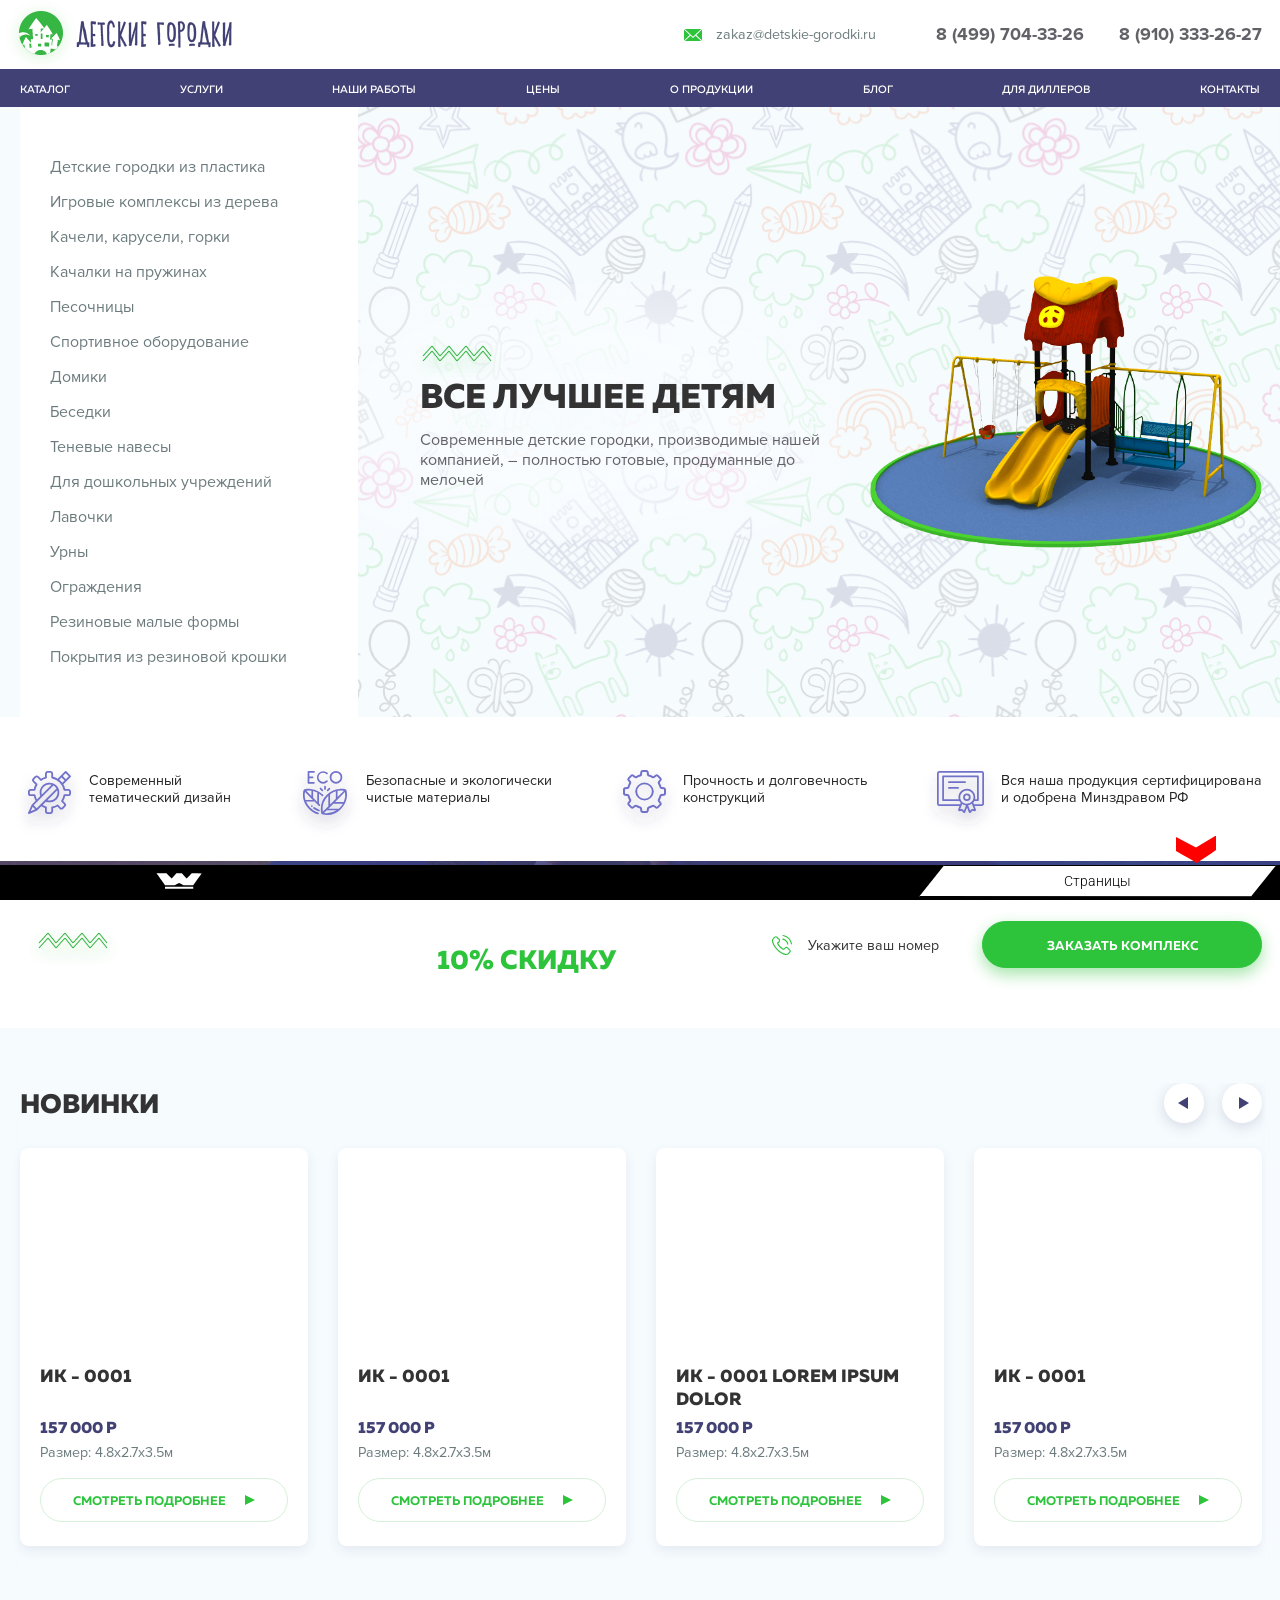
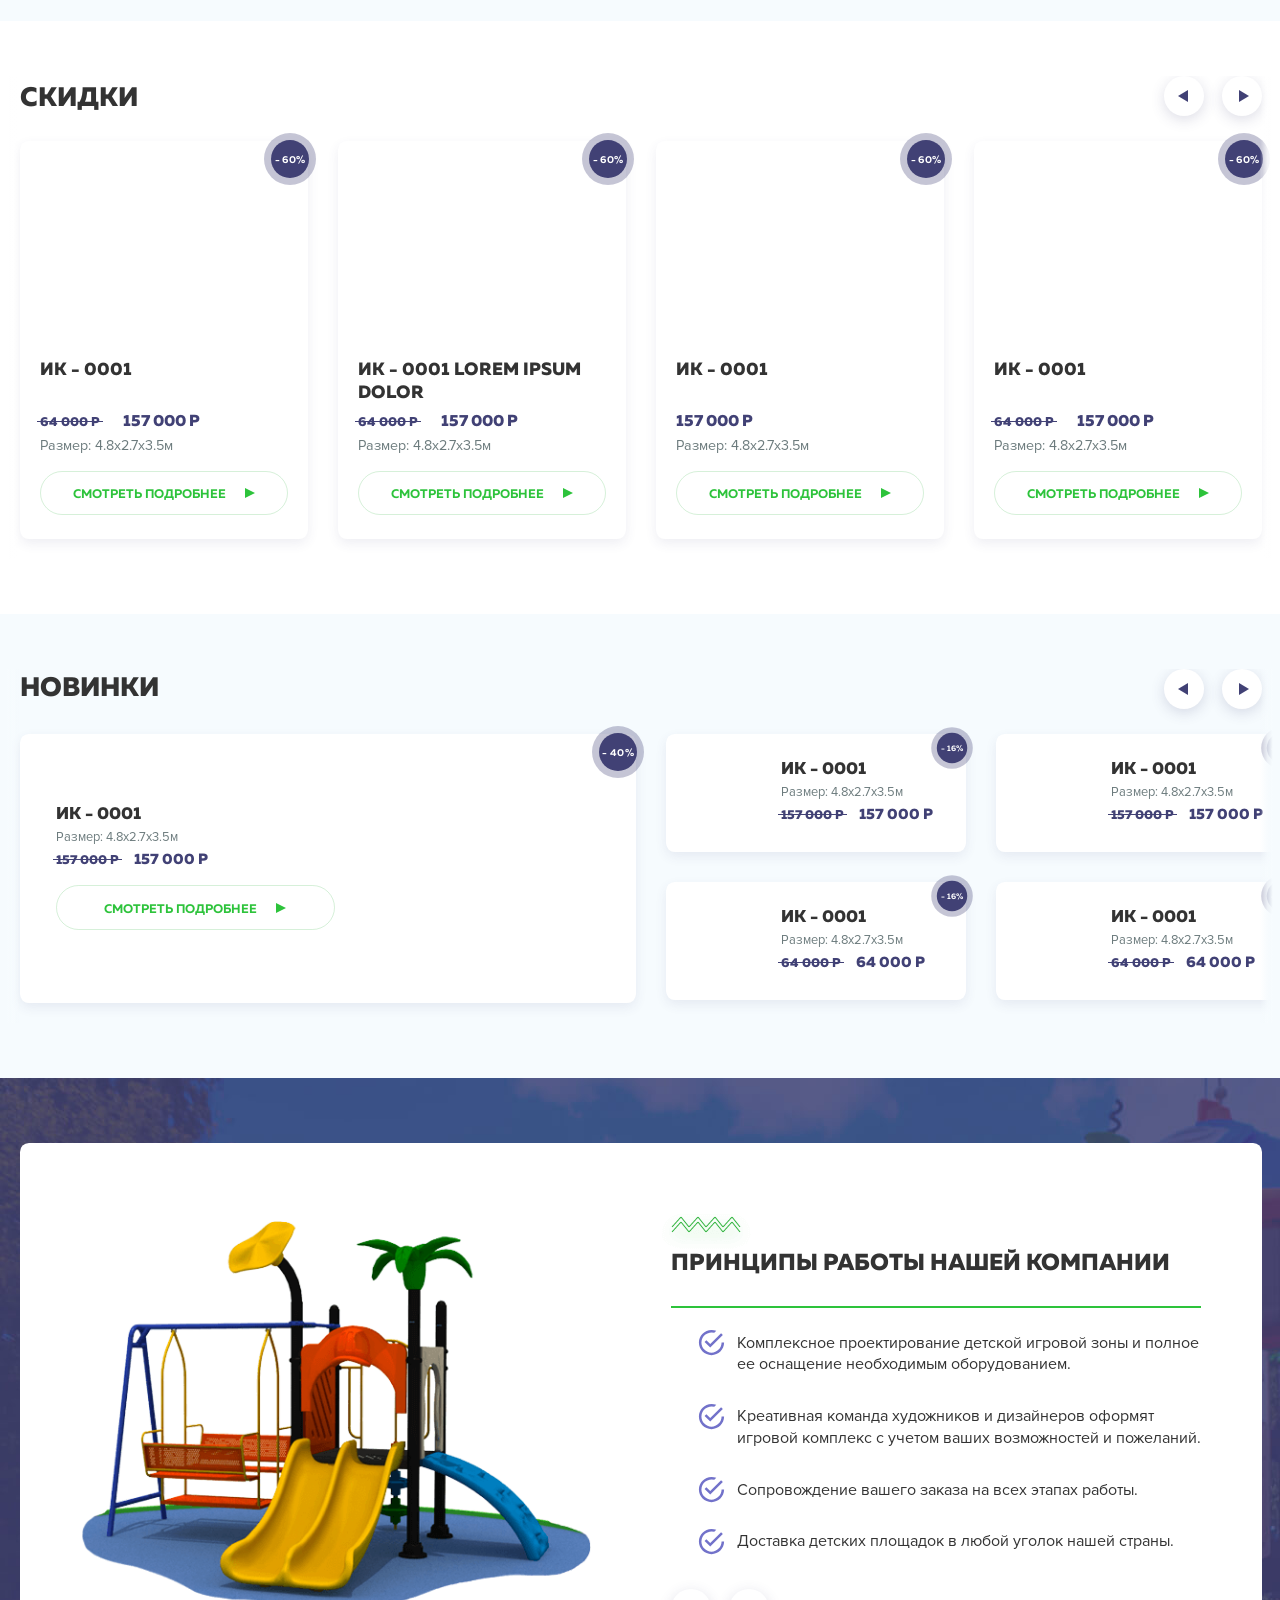
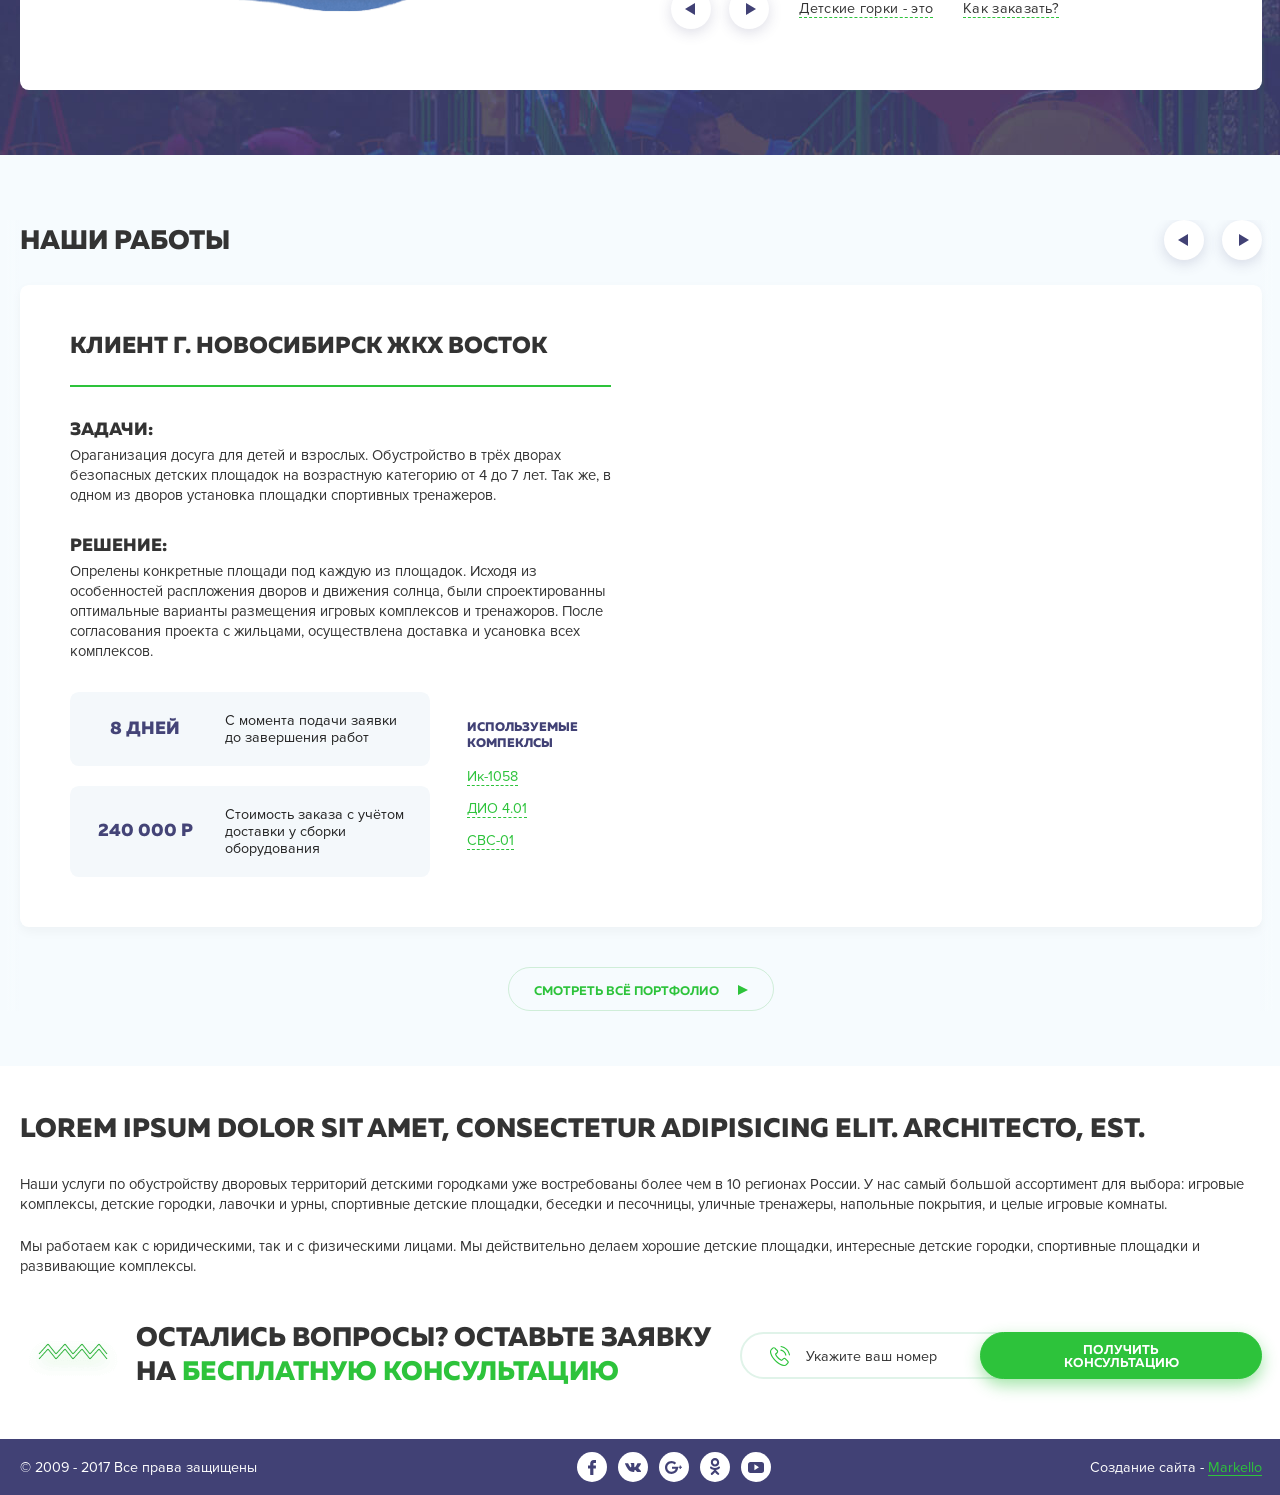
==== commit d8bb125f: "little edit" ====
--- a/index.html
+++ b/index.html
@@ -85,7 +85,7 @@
         					<div class="s_main__item swiper-slide">
 								<div class="s_main__item_txt">
 									<img src="images/hr.png" style="margin-left: -16px; margin-bottom: -9px" alt="">
-									<h3 class="g_title">Детские городки</h3>
+									<h3 class="g_title">Все лучшее детям</h3>
 									<p>Современные детские городки, производимые нашей компанией, – полностью готовые, продуманные до мелочей</p>
         						</div>
 								<div class="s_main__item_img"><img src="images/slider/1.png" alt=""></div>
--- a/css/main.css
+++ b/css/main.css
@@ -1,3 +1 @@
-﻿html,body,div,span,applet,object,iframe,h1,h2,h3,h4,h5,h6,p,blockquote,pre,a,abbr,acronym,address,big,cite,code,del,dfn,em,img,ins,kbd,q,s,samp,small,strike,strong,sub,sup,tt,var,b,u,i,center,dl,dt,dd,ol,ul,li,fieldset,form,label,legend,table,caption,tbody,tfoot,thead,tr,th,td,article,aside,canvas,details,embed,figure,figcaption,footer,header,hgroup,menu,nav,output,ruby,section,summary,time,mark,audio,video{margin:0;padding:0;border:0;font-size:100%;font:inherit;vertical-align:baseline;box-sizing:border-box}article,aside,details,figcaption,figure,footer,header,hgroup,menu,nav,section{display:block}body{line-height:1}ol,ul{list-style:none}blockquote,q{quotes:none}blockquote:before,blockquote:after,q:before,q:after{content:'';content:none}table{border-collapse:collapse;border-spacing:0}html{color:#222;font-size:1em;line-height:1.4}::-moz-selection{background:#b3d4fc;text-shadow:none}::selection{background:#b3d4fc;text-shadow:none}:focus{outline:none}hr{display:block;height:1px;border:0;border-top:1px solid #ccc;margin:1em 0;padding:0}audio,canvas,iframe,img,svg,video{vertical-align:middle}fieldset{border:0;margin:0;padding:0}textarea{resize:vertical}input,textarea{box-sizing:border-box;border:none}.browserupgrade{margin:0.2em 0;background:#ccc;color:#000;padding:0.2em 0}a{text-decoration:none}button{padding:0;background:none;border:none}@font-face{font-family:'Proxima Nova';src:url("../webfonts/ProximaNova-Regular.eot?#iefix") format("embedded-opentype"),url("../webfonts/ProximaNova-Regular.otf") format("opentype"),url("../webfonts/ProximaNova-Regular.woff") format("woff"),url("../webfonts/ProximaNova-Regular.ttf") format("truetype"),url("../webfonts/ProximaNova-Regular.svg#ProximaNova-Regular") format("svg");font-weight:400;font-style:normal}@font-face{font-family:'Proxima Nova';src:url("../webfonts/ProximaNova-Bold.eot?#iefix") format("embedded-opentype"),url("../webfonts/ProximaNova-Bold.otf") format("opentype"),url("../webfonts/ProximaNova-Bold.woff") format("woff"),url("../webfonts/ProximaNova-Bold.ttf") format("truetype"),url("../webfonts/ProximaNova-Bold.svg#ProximaNova-Bold") format("svg");font-weight:700;font-style:normal}@font-face{font-family:'Proxima Nova';src:url("../webfonts/ProximaNova-Extrabld.eot?#iefix") format("embedded-opentype"),url("../webfonts/ProximaNova-Extrabld.otf") format("opentype"),url("../webfonts/ProximaNova-Extrabld.woff") format("woff"),url("../webfonts/ProximaNova-Extrabld.ttf") format("truetype"),url("../webfonts/ProximaNova-Extrabld.svg#ProximaNova-Extrabld") format("svg");font-weight:900;font-style:normal}@font-face{font-family:'Muller Medium';src:url("../webfonts/MullerMedium.eot?#iefix") format("embedded-opentype"),url("../webfonts/MullerMedium.otf") format("opentype"),url("../webfonts/MullerMedium.woff") format("woff"),url("../webfonts/MullerMedium.ttf") format("truetype"),url("../webfonts/MullerMedium.svg#MullerMedium") format("svg");font-weight:normal;font-style:normal}@font-face{font-family:"Muller Bold";src:url("../webfonts/MullerBold.eot?#iefix") format("embedded-opentype"),url("../webfonts/MullerBold.otf") format("opentype"),url("../webfonts/MullerBold.woff") format("woff"),url("../webfonts/MullerBold.ttf") format("truetype"),url("../webfonts/MullerBold.svg#MullerBold") format("svg");font-weight:normal;font-style:normal}@font-face{font-family:"Muller Extra Bold";src:url("../webfonts/MullerExtraBold.eot?#iefix") format("embedded-opentype"),url("../webfonts/MullerExtraBold.otf") format("opentype"),url("../webfonts/MullerExtraBold.woff") format("woff"),url("../webfonts/MullerExtraBold.ttf") format("truetype"),url("../webfonts/MullerExtraBold.svg#MullerExtraBold") format("svg");font-weight:normal;font-style:normal}body,html{font:16px Proxima Nova,Helvetica, Helvetica Neue, Arial;cursor:default}body.pace-done section,body.pace-done .footer,html.pace-done section,html.pace-done .footer{opacity:1}.container{max-width:1440px;width:100%;padding-left:20px;padding-right:18px;margin-left:auto;margin-right:auto}section,.footer{transition:opacity .55s;opacity:0.08}.g_title{font-family:"Muller Extra Bold";color:#333;font-size:1.875rem;text-transform:uppercase;line-height:1.25}.g_title small{font-size:1.625rem}.g_title span{color:#2dc33b}.g_input{position:relative}.g_input input{height:3.3rem;border-radius:50px;width:100%;position:relative;padding-left:4.3rem;font-weight:700;letter-spacing:1px;font-size:1.1rem;border:2px solid  #fff;transition:.35s;padding-top:3px}.g_input input:focus+small span,.g_input input._active+small span{width:0}.g_input input:focus{border-color:#2dc33b !important}.g_input input._error{border-color:red !important}.g_input input._error+small{color:red}.g_input input._error+small path{fill:red}.g_input small{display:flex;justify-content:flex-start;align-items:center;flex-direction:row;position:absolute;left:2.0rem;top:50%;transform:translateY(-50%) translateZ(0);z-index:1;padding-top:2px;pointer-events:none}.g_input small i{margin-right:1.1rem;margin-top:-2px}.g_input small path{transition:.35s}.g_input small span{color:#333;font-size:1rem;white-space:nowrap;overflow:hidden;width:100%;transition:.35s}.g_btn{box-shadow:0 0.438rem 1.125rem rgba(45,195,59,0.44);background-color:#2dc33b;border-radius:55px;height:3.3rem;display:inline-flex;justify-content:center;align-items:center;flex-direction:row;padding:5px 30px;cursor:pointer;user-select:none;border:1px solid #2dc33b;position:relative;overflow:hidden;text-align:center}.g_btn:hover span:before,.g_btn:hover span:after{width:100%}.g_btn span{display:inline-block}.g_btn span:before{content:'';position:absolute;width:0;left:20%;height:1px;top:8px;background-color:#fff;transition:.35s;opacity:.5}.g_btn span:after{content:'';position:absolute;width:0;right:20%;height:1px;bottom:9px;background-color:#fff;transition:.35s;opacity:.5}.g_btn:hover{background-color:#333}.g_btn:active{transform:scale(0.98);box-shadow:none}.g_btn span{color:#fff;font-size:1rem;text-transform:uppercase;font-family:"Muller Bold";margin-bottom:-0.25rem;transition:.175s}.g_arr{display:flex;justify-content:flex-start;align-items:center;flex-direction:row}.g_arr__prev,.g_arr__next{box-shadow:0 0.25rem 1rem rgba(65,65,117,0.18);width:40px;height:40px;border-radius:50%;position:relative;cursor:pointer;user-select:none;background-color:#fff}.g_arr__prev:before,.g_arr__next:before{content:'';position:absolute;width:0;height:0;transition:.175s;left:50%;top:50%;margin-top:-6px;border-style:solid}.g_arr__prev:hover,.g_arr__next:hover{box-shadow:0 0.25rem 1rem rgba(45,195,59,0.3);background-color:#2dc33b}.g_arr__prev:hover:before,.g_arr__next:hover:before{transform:scale(1.4)}.g_arr__prev:active,.g_arr__next:active{box-shadow:none}.g_arr__prev:active:before,.g_arr__next:active:before{transform:scale(0.8)}.g_arr__prev{margin-right:18px}.g_arr__prev:before{border-width:6px 10px 6px 0;border-color:transparent #414175 transparent transparent;margin-left:-6px}.g_arr__prev:hover:before{border-right-color:#fff}.g_arr__next:before{margin-left:-3px;border-style:solid;border-width:6px 0 6px 10px;border-color:transparent transparent transparent #414175}.g_arr__next:hover:before{border-left-color:#fff}.g_outline{height:3.1rem;border:0.125rem solid rgba(54,182,66,0.2);display:inline-flex;justify-content:center;align-items:center;flex-direction:row;border-radius:55px;padding:7px 25px 3px;cursor:pointer;user-select:none;text-align:center}.g_outline:hover{background-color:#2dc33b}.g_outline:hover span{color:#fff;transform:translateX(4px)}.g_outline:hover i{border-left-color:#fff;transform:translateX(-4px)}.g_outline:hover svg{transform:translateX(-4px)}.g_outline:hover svg path{fill:#fff}.g_outline:active{background-color:#1f8528;transform:scale(0.98);box-shadow:none}.g_outline:active span{transform:none}.g_outline:active i{transform:translateX(4px)}.g_outline svg{margin-right:10px;margin-top:-3px;transition:.175s}.g_outline span{font-family:"Muller Bold";color:#2dc33b;font-size:0.875rem;text-transform:uppercase;transition:transform .175s}.g_outline i{width:0;height:0;border-style:solid;border-width:5px 0 5px 10px;border-color:transparent transparent transparent #2dc33b;margin-left:19px;margin-top:-3px;transition:transform .175s}.g_link{display:inline-flex;justify-content:center;align-items:center;flex-direction:row;cursor:pointer;user-select:none;text-align:center;margin-bottom:-2px}.g_link:hover span:before,.g_link:hover span:after{width:0%}.g_link span{position:relative;display:inline-block}.g_link span:before{content:'';position:absolute;width:50%;left:50%;height:1px;bottom:0;background-color:#2dc33b;transition:.35s}.g_link span:after{content:'';position:absolute;width:50%;right:50%;height:1px;bottom:0;background-color:#2dc33b;transition:.35s}.g_link:hover i{transform:translateX(4px)}.g_link:active{background-color:#1f8528;transform:scale(0.98);box-shadow:none}.g_link:active span{transform:none}.g_link:active i{transform:translateX(4px)}.g_link svg{margin-right:10px;margin-top:-3px;transition:.175s}.g_link span{font-family:"Muller Bold";color:#2dc33b;font-size:0.875rem;text-transform:uppercase;transition:transform .175s}.g_link i{width:0;height:0;border-style:solid;border-width:5px 0 5px 10px;border-color:transparent transparent transparent #2dc33b;margin-left:15px;margin-top:-3px;transition:transform .175s}.g_discount{line-height:4.1;font-weight:400;color:#fff;font-size:10px;font-family:"Muller Bold";text-transform:uppercase;letter-spacing:0.024rem;width:38px;height:38px;border-radius:50%;position:absolute;background-color:#414175;text-align:center;box-shadow:0 0 0 7px rgba(65,65,117,0.3)}.g_breadcrumbs{margin-bottom:20px;display:flex;flex-wrap:wrap;justify-content:flex-start;align-items:center;flex-direction:row}.g_breadcrumbs a,.g_breadcrumbs>span{color:#6c7b7d;font-size:1rem}.g_breadcrumbs>small{margin-left:6px;margin-right:6px;color:#6c7b7d;font-size:1rem}.g_breadcrumbs a{margin-bottom:5px;margin-top:5px}.g_breadcrumbs a:hover{color:#2dc33b;border-bottom-color:#2dc33b}.g_breadcrumbs a{border-bottom:1px solid #6c7b7d}.g_more{display:flex;justify-content:center;align-items:center;flex-direction:row;margin-bottom:2.6rem;padding-top:1rem;border-radius:55px;text-transform:uppercase;color:#414175;font-size:1.1rem;letter-spacing:1px;font-family:'Muller Extra Bold';position:relative}.g_more:hover span:before,.g_more:hover span:after{width:0%}.g_more span{position:relative;display:inline-block}.g_more span:before{content:'';position:absolute;width:50%;left:50%;height:2px;bottom:0;background-color:#414175;transition:.35s}.g_more span:after{content:'';position:absolute;width:50%;right:50%;height:2px;bottom:0;background-color:#414175;transition:.35s}.g_more._active span{opacity:0}.g_more._active .loader{opacity:1;visibility:visible}.g_more .loader{opacity:0;visibility:hidden;position:absolute;top:-1rem;left:50%;margin-left:-2rem;z-index:5;overflow:hidden;font-size:10px;text-indent:-9999em;border-radius:50%;width:3.8rem;height:3.8rem;border:0.7rem solid rgba(0,0,0,0.1);border-bottom:0.7rem solid #2dc33b;animation:load8 0.8s infinite linear}@keyframes load8{to{transform:rotate(1turn)}}.g_more:hover{color:#2dc33b}.g_more span{padding-bottom:5px}.g_txt ._anchor{margin-left:10px;color:#2dc33b;display:inline-block}.g_txt .toc_body{padding-bottom:1.5rem}.g_txt .toc_body:before{content:'Содержание';font-family:'Muller Bold';text-transform:uppercase;color:#2dc33b}.g_txt .toc_body>ul>li>a{font-weight:700}.g_txt .toc_body>ul>li>ul>li>a{font-weight:700}.g_txt .toc_body ul{padding-left:3px;padding-top:10px;margin-bottom:.7rem}.g_txt .toc_body ul li{margin-bottom:20px;padding-left:25px}.g_txt .toc_body ul li:hover:before{background-color:#2dc33b;width:18px}.g_txt .toc_body ul li:before{width:13px}.g_txt .toc_body ul li:not(:last-of-type){margin-bottom:0.9rem}.g_txt .toc_body ul li a{background:linear-gradient(to right, #2dc33b 0%, #414175 98%);color:#414175;background-repeat:no-repeat;background-position:left 85%;transition:background-size .35s;line-height:1.2;background-size:0px 1px}.g_txt .toc_body ul li a:hover{color:#2dc33b;background-size:100% 1px}.g_txt>:last-child{margin-bottom:0}.g_txt hr{border:none;border-bottom:2px solid #2dc33b;margin:1.8rem 0}.g_txt p{line-height:1.35;color:#333;font-size:1.03rem;margin-bottom:1.6rem}.g_txt p small{font-size:.95rem}.g_txt p b{font-weight:700;color:#333;font-size:1.125rem}.g_txt b{font-weight:700}.g_txt strong{font-weight:700}.g_txt h1{text-transform:uppercase;color:#333;font-size:1.875rem;margin-bottom:2.2rem;font-family:"Muller Extra Bold"}.g_txt h1+small{font-weight:300;color:#9a9999;font-size:1rem;margin-top:-25px;margin-bottom:20px;display:block}.g_txt h2{text-transform:uppercase;color:#333;font-size:1.875rem;font-family:"Muller Extra Bold";margin-bottom:1.3rem}.g_txt h2 small{font-size:1.625rem}.g_txt h3{text-transform:uppercase;color:#333;font-size:1.625rem;padding-top:1rem;font-family:"Muller Extra Bold";margin-bottom:1.2rem}.g_txt h4{text-transform:uppercase;font-weight:700;color:#333;font-family:"Muller Extra Bold";margin-bottom:1.1rem;padding-top:1.3rem;font-size:1.25rem}.g_txt h5{font-weight:700;color:#333;font-size:1.4rem;margin-bottom:0.8rem;padding-top:1.1rem;font-family:"Muller Bold"}.g_txt h6{font-weight:400;color:#414175;font-size:1.2rem;margin-bottom:0.8rem;padding-top:1rem;font-family:"Muller Bold";line-height:1.4}.g_txt p a span,.g_txt li a span{background:linear-gradient(to right, #333 0%, #2dc33b 98%);color:#414175;font-weight:700;background-repeat:no-repeat;background-position:left 85%;transition:background-size .35s;line-height:1.2;padding-bottom:5px;background-size:0px 1px}.g_txt p a:hover span,.g_txt li a:hover span{color:#2dc33b;background-size:100% 1px}.g_txt i{font-style:italic}.g_txt ul{margin-bottom:2.5rem;text-align:left;padding-left:1.8rem}.g_txt ul._check{padding-left:0}.g_txt ul._check li:hover{color:#414175}.g_txt ul._check li:hover:before{background-color:transparent;width:28px}.g_txt ul._check li:not(:last-of-type){margin-bottom:30px}.g_txt ul._check li:before{background-image:url("../images/li1.svg");background-repeat:no-repeat;background-position:center;background-size:contain;height:28px;width:28px;background-color:transparent;top:-.25rem}.g_txt ul li{color:#333;font-size:1.125rem;padding-left:40px;position:relative;line-height:1.35}.g_txt ul li:hover:before{background-color:#414175;width:30px}.g_txt ul li:before{content:'';position:absolute;left:0;top:0.6rem;width:20px;height:2px;transition:.175s;background-color:#2dc33b}.g_txt ul li:not(:last-of-type){margin-bottom:0.94rem}.g_txt ol{margin-bottom:2.5rem;text-align:left;padding-left:1.8rem}.g_txt ol li{padding-left:33px;color:#333;font-size:1.1rem;position:relative;line-height:1.35;counter-increment:li;z-index:0}.g_txt ol li:not(:last-of-type){margin-bottom:1.25rem}.g_txt ol li:before{content:counter(li);position:absolute;width:10px;height:10px;left:5px;top:2px;text-align:center;font-weight:700;color:#fff;font-size:12px;font-family:'Muller Bold';border-radius:50%;transition:.175s}.g_txt ol li:after{content:'';position:absolute;width:20px;height:20px;box-shadow:0 0.188rem 0.375rem rgba(65,65,117,0.52);background-color:#7171ca;left:0;top:-1px;border-radius:50%;z-index:-1}.g_txt ol li:hover:after{background-color:#2dc33b}.g_txt blockquote{line-height:1.5;text-align:left;font-weight:500;color:#333;font-size:1.15rem;padding-left:25px;border-left:4px solid #414175;padding-top:15px;padding-bottom:15px;margin-bottom:20px}.g_txt__table{max-width:100%;overflow:auto}.g_txt table{width:100%;min-width:700px;margin-bottom:2rem;background-color:#fff;border-radius:1.3rem}.g_txt table th{text-align:left;font-weight:600}.g_txt table th,.g_txt table td{text-align:left;color:#333;font-size:1.125rem;padding:15px 25px}.g_txt table tbody tr:nth-of-type(2n+1){background-color:#f6fbfe}.g_txt figure{margin:2.5rem 0;text-align:center}.g_txt figure img{margin-bottom:15px;border-radius:1.3rem}.g_txt figure figcaption{text-align:center}.g_txt img{max-width:100%}.g_txt>img{max-height:50vh;margin-bottom:2.5rem;border-radius:1.3rem}.g_txt__center img{max-height:50vh;margin-bottom:2.5rem;border-radius:1.3rem}.g_txt__block{box-shadow:0 0.313rem 0.813rem rgba(0,0,0,0.04);border-radius:0.625rem;background-color:#fff;padding:2.8rem;margin-bottom:1.5rem}.g_txt__block>:last-child{margin-bottom:0}.g_txt__cols{display:flex;justify-content:space-between;align-items:flex-start;flex-direction:row;margin-bottom:3.13rem}.g_txt__cols img{border-radius:1.3rem}.g_txt__cols ul,.g_txt__cols ol{padding-left:0}.g_txt__left,.g_txt__right{width:calc(50% - 40px)}.g_h2{text-transform:uppercase;color:#333;font-size:1.875rem;font-family:"Muller Extra Bold";margin-bottom:1.3rem}.g_h2 small{font-size:1.625rem}.g_h3{text-transform:uppercase;color:#333;font-size:1.625rem;padding-top:1rem;font-family:"Muller Extra Bold";margin-bottom:1.2rem}.g_h4{text-transform:uppercase;font-weight:700;color:#333;font-family:"Muller Extra Bold";margin-bottom:1.1rem;padding-top:1.3rem;font-size:1.25rem}hr{border:none;border-bottom:2px solid #2dc33b;margin:0.95rem 0}.header{background-color:#fff}.header .is-sticky .header__bot{box-shadow:0 0.313rem 0.813rem rgba(68,68,119,0.3)}.header__top_body{display:flex;justify-content:space-between;align-items:center;flex-direction:row}.header__top_logo{height:69px}.header__top_logo img{margin-left:-19px}.header__top_logo span:before,.header__top_logo span:after{bottom:6px}.header__top a.header__top_logo:hover{opacity:.8}.header__top a.header__top_logo:hover span:before,.header__top a.header__top_logo:hover span:after{width:50%}.header__top a.header__top_logo span{position:relative;display:inline-block}.header__top a.header__top_logo span:before{content:'';position:absolute;width:0;left:50%;height:3px;bottom:-2px;background-color:#2dc33b;transition:.455s}.header__top a.header__top_logo span:after{content:'';position:absolute;width:0;right:50%;height:3px;bottom:-2px;background-color:#2dc33b;transition:.455s}.header__top_mail{margin-left:auto;margin-right:60px;color:#6c7b7d;font-size:1rem;display:flex;justify-content:flex-start;align-items:center;flex-direction:row}.header__top_mail:hover span:before{width:100%}.header__top_mail span{position:relative;display:inline-block}.header__top_mail span:before{content:'';position:absolute;width:0;left:0;height:1px;bottom:0;background-color:#2dc33b;transition:.35s}.header__top_mail:hover{color:#414175}.header__top_mail:hover path{fill:#414175}.header__top_mail i{margin-right:14px;margin-top:-1px}.header__top_tel{font-weight:700;color:#626167;font-size:1.25rem}.header__top_tel:hover span:before,.header__top_tel:hover span:after{width:50%}.header__top_tel span{position:relative;display:inline-block}.header__top_tel span:before{content:'';position:absolute;width:0;left:50%;height:2px;bottom:-2px;background-color:#414175;transition:.455s}.header__top_tel span:after{content:'';position:absolute;width:0;right:50%;height:2px;bottom:-2px;background-color:#414175;transition:.455s}.header__top_tels{display:flex;justify-content:flex-start;align-items:center;flex-direction:row}.header__top_tel:hover{color:#2dc33b}.header__top_tel:not(:last-of-type){margin-right:35px}.header__bot{background-color:#414175;position:relative;padding-left:20px;padding-right:20px;overflow:hidden}.header__bot_slider{padding:11px 20px 7px;overflow:visible}.header__bot_nav{display:flex;justify-content:space-between;align-items:center;flex-direction:row}.header__bot_nav a{font-family:"Muller Medium";color:#fff;font-size:0.75rem;text-transform:uppercase;padding:5px 10px;width:auto}.header__bot_nav a:first-of-type{padding-left:0}.header__bot_nav a:last-of-type{padding-right:0}.header__bot_nav a:hover{opacity:.8}.header__bot_nav a:hover span:before,.header__bot_nav a:hover span:after{width:50%}.header__bot_nav a span{position:relative;display:inline-block}.header__bot_nav a span:before{content:'';position:absolute;width:0;left:50%;height:1px;bottom:-2px;background-color:#fff;transition:.26s}.header__bot_nav a span:after{content:'';position:absolute;width:0;right:50%;height:1px;bottom:-2px;background-color:#fff;transition:.26s}.header__arr_prev,.header__arr_next{width:32px;height:100%;position:relative;cursor:pointer;user-select:none;background-color:#2dc33b;position:absolute;z-index:99;top:0}.header__arr_prev.swiper-button-disabled,.header__arr_next.swiper-button-disabled{opacity:0;pointer-events:none}.header__arr_prev:before,.header__arr_next:before{content:'';position:absolute;width:0;height:0;transition:.175s;left:50%;top:50%;margin-top:-5px;border-style:solid}.header__arr_prev:hover:before,.header__arr_next:hover:before{transform:scale(1.4)}.header__arr_prev:active,.header__arr_next:active{box-shadow:none}.header__arr_prev:active:before,.header__arr_next:active:before{transform:scale(0.8)}.header__arr_prev{left:-20px;background:linear-gradient(to right, #414175 0%, #414175 36%, rgba(65,65,117,0.81) 63%, rgba(65,65,117,0) 100%);filter:progid:DXImageTransform.Microsoft.gradient( startColorstr='#fff', endColorstr='#fff', GradientType=1 )}.header__arr_prev:before{border-width:5px 8px 5px 0;border-color:transparent #2dc33b transparent transparent;margin-left:-6px}.header__arr_prev:hover:before{border-right-color:#fff}.header__arr_next{right:-20px;background:linear-gradient(to left, #414175 0%, #414175 36%, rgba(65,65,117,0.81) 63%, rgba(65,65,117,0) 100%);filter:progid:DXImageTransform.Microsoft.gradient( startColorstr='#fff', endColorstr='#fff', GradientType=1 )}.header__arr_next:before{margin-left:-3px;border-style:solid;border-width:5px 0 5px 8px;border-color:transparent transparent transparent #2dc33b}.header__arr_next:hover:before{border-left-color:#fff}.footer{background-color:#414175;color:#fff;font-size:1rem}.footer__body{display:flex;justify-content:space-between;align-items:center;flex-direction:row;padding:13px 0}.footer__social{display:flex;justify-content:flex-start;align-items:center;flex-direction:row}.footer__social a{display:flex;justify-content:center;align-items:center;flex-direction:row;width:30px;height:30px;background-color:#fff;border-radius:50%;padding-bottom:2px;cursor:pointer;user-select:none}.footer__social a:hover path{fill:#2dc33b}.footer__social a:not(:last-of-type){margin-right:11px}.footer p a{color:#2dc33b}.footer p a:hover span:before,.footer p a:hover span:after{width:0%}.footer p a span{position:relative;display:inline-block}.footer p a span:before{content:'';position:absolute;width:50%;left:50%;height:1px;bottom:0;background-color:#2dc33b;transition:.2s}.footer p a span:after{content:'';position:absolute;width:50%;right:50%;height:1px;bottom:0;background-color:#2dc33b;transition:.2s}.s_main{background-color:#f6fbfe;overflow:hidden;background-position:center;background-size:cover}.s_main__body{display:flex;justify-content:space-between;align-items:stretch;flex-direction:row}.s_main__links{padding:50px 30px;background-color:#fff;flex-grow:2;margin-right:5%;position:relative;z-index:5}.s_main__links:before{content:'';position:absolute;background-color:#f6fbfe;width:9999px;height:100%;right:100%;top:0;pointer-events:none}.s_main__links a{color:#6c7b7d;font-size:1.12rem;display:block;position:relative}.s_main__links a:hover span:before{width:100%}.s_main__links a span{position:relative;display:inline-block}.s_main__links a span:before{content:'';position:absolute;width:0;left:0;height:1px;bottom:0;background-color:#414175;transition:.35s}.s_main__links a:not(:last-of-type){margin-bottom:15px}.s_main__links a:before{content:'';position:absolute;left:-9px;top:0.25rem;border:4px solid black;border-color:transparent transparent #2dc33b #2dc33b;transform-origin:0 0;box-shadow:-2px 2px 2px 0 rgba(45,195,59,0.3);opacity:0;transition:.35s;transform:rotate(45deg) translate(-15px, 15px)}.s_main__links a:hover span:before{width:100%;background-color:#2dc33b}.s_main__links a:hover:before{opacity:1;transform:rotate(45deg)}.s_main__slider_wrp{margin-top:auto;margin-bottom:auto;overflow:visible;max-width:calc(100% - 400px)}.s_main__item{display:flex;justify-content:space-between;align-items:center;flex-direction:row}.s_main__item_txt{position:relative;z-index:0}.s_main__item_txt:before{content:'';position:absolute;background-image:radial-gradient();left:-100px;top:-50px;width:calc(100% + 100px);pointer-events:none;height:calc(100% + 100px);z-index:-1;background:radial-gradient(ellipse at center, #f6fbfe 0%, rgba(251,253,255,0.65) 40%, rgba(255,255,255,0) 100%);filter:progid:DXImageTransform.Microsoft.gradient( startColorstr='#f6fbfe', endColorstr='#ffffff', GradientType=1 )}.s_main__item_txt h3{text-transform:uppercase}.s_main__item_txt p{color:#626167;font-size:1.125rem;margin-top:10px}.s_main__item_img{min-width:calc(100% - 450px);max-width:100%;margin-left:30px}.s_main__item_img img{max-width:100%}.s_why{padding:40px 0}.s_why__body{display:flex;justify-content:space-between;align-items:center;flex-direction:row}.s_why__item{display:flex;justify-content:flex-start;align-items:center;flex-direction:row;margin-left:-10px}.s_why__item:hover i path{fill:#2dc33b}.s_why__item:not(:last-of-type){margin-right:17px}.s_why__item i{margin-top:auto;margin-bottom:auto;height:64px}.s_why__item i img{margin-top:4px}.s_form{background-repeat:no-repeat;background-position:bottom;background-attachment:fixed;padding:50px 0}.s_form._white h2{color:#333}.s_form._white .g_input input{border-color:#e0f3e9}.s_form__body{display:flex;justify-content:space-between;align-items:center;flex-direction:row}.s_form__txt h2{color:#fff}.s_form__form{min-width:calc(50% - 123px);display:flex;justify-content:flex-start;align-items:center;flex-direction:row;margin-left:65px}.s_form__form .g_input{margin-right:-40px;flex-grow:2;min-width:280px}.s_form__form .g_btn{padding-left:3rem;padding-right:3rem}.s_form__form button{position:relative}.s_items{background-color:#f6fbfe;padding:55px 0}.s_items._white{background-color:#fff}.s_items._white .container:before{background:linear-gradient(to right, #fff 0%, #fff 36%, rgba(255,255,255,0.81) 63%, rgba(255,255,255,0) 100%);filter:progid:DXImageTransform.Microsoft.gradient( startColorstr='#fff', endColorstr='#fff', GradientType=1 )}.s_items._white .container:after{background:linear-gradient(to left, #fff 0%, #fff 36%, rgba(255,255,255,0.81) 63%, rgba(255,255,255,0) 100%);filter:progid:DXImageTransform.Microsoft.gradient( startColorstr='#fff', endColorstr='#fff', GradientType=1 )}.s_items .container{overflow:hidden;position:relative}.s_items .container:before{content:'';position:absolute;width:20px;left:0;top:0;height:100%;z-index:99;background:linear-gradient(to right, #f6fbfe 0%, #f6fbfe 36%, rgba(246,251,254,0.81) 63%, rgba(246,251,254,0) 100%);filter:progid:DXImageTransform.Microsoft.gradient( startColorstr='#f6fbfe', endColorstr='#f6fbfe', GradientType=1 )}.s_items .container:after{content:'';position:absolute;width:20px;right:0;top:0;height:100%;z-index:99;background:linear-gradient(to left, #f6fbfe 0%, #f6fbfe 36%, rgba(246,251,254,0.81) 63%, rgba(246,251,254,0) 100%);filter:progid:DXImageTransform.Microsoft.gradient( startColorstr='#f6fbfe', endColorstr='#f6fbfe', GradientType=1 )}.s_items__head{display:flex;justify-content:space-between;align-items:center;flex-direction:row;margin-bottom:25px}.s_items__head .g_title{margin-bottom:-0.4rem}.s_items__slider{align-items:stretch !important}.s_items__slider_wrp{overflow:visible;margin-bottom:20px}.s_items__item{border-radius:0.625rem;box-shadow:0 0.313rem 0.813rem rgba(68,68,119,0.09);border-radius:0.625rem;background-color:#fff;padding:20px 20px 24px;position:relative;display:flex;justify-content:flex-start;align-items:stretch;flex-direction:column}.s_items__item:hover{box-shadow:0 0.313rem 0.813rem rgba(45,195,59,0.25)}.s_items__item_img{height:175px;background-repeat:no-repeat;background-position:center;background-size:cover;display:flex;justify-content:center;align-items:center;flex-direction:row;margin-bottom:20px;border-radius:0.625rem 0.625rem 0 0}.s_items__item_img img{max-width:98%;max-height:98%}.s_items__item h4{margin-bottom:3px}.s_items__item h4 span{font-family:"Muller Extra Bold";color:#333;font-size:1.25rem;text-transform:uppercase;margin-top:3px;margin-bottom:3px;margin-right:15px;display:block;min-height:3.3rem;line-height:1.3}.s_items__item h4 strong{font-family:"Muller Extra Bold";color:#414175;font-size:1.125rem;text-transform:uppercase;margin-left:auto;padding:4px 0;display:block}.s_items__item h4 strong small{font-size:.9rem;position:relative;margin-right:20px}.s_items__item h4 strong small:before{content:'';position:absolute;width:calc(100% + 6px);left:-3px;top:50%;margin-top:-0.1rem;height:1px;background-color:#414175}.s_items__item p{color:#6c7b7d;font-size:1rem;margin-bottom:16px}.s_items__item .g_outline{width:100%;margin-top:auto}.s_items__item .g_discount{position:absolute;right:-1px;top:-1px;z-index:99}.s_items_grid{background-color:#f6fbfe;padding:55px 0;overflow:hidden}.s_items_grid .container{overflow:hidden;position:relative}.s_items_grid .container:before{content:'';position:absolute;width:20px;left:0;top:0;height:100%;z-index:99;background:linear-gradient(to right, #f6fbfe 0%, #f6fbfe 36%, rgba(246,251,254,0.81) 63%, rgba(246,251,254,0) 100%);filter:progid:DXImageTransform.Microsoft.gradient( startColorstr='#f6fbfe', endColorstr='#f6fbfe', GradientType=1 )}.s_items_grid .container:after{content:'';position:absolute;width:20px;right:0;top:0;height:100%;z-index:99;background:linear-gradient(to left, #f6fbfe 0%, #f6fbfe 36%, rgba(246,251,254,0.81) 63%, rgba(246,251,254,0) 100%);filter:progid:DXImageTransform.Microsoft.gradient( startColorstr='#f6fbfe', endColorstr='#f6fbfe', GradientType=1 )}.s_items_grid__head{display:flex;justify-content:space-between;align-items:center;flex-direction:row;margin-bottom:25px}.s_items_grid__slider_wrp{overflow:visible;margin-bottom:20px}.s_items_grid__item{width:calc(25% - 30px)}.s_items_grid__item_small,.s_items_grid__item_wrp{border-radius:0.625rem;box-shadow:0 0.313rem 0.813rem rgba(68,68,119,0.09);border-radius:0.625rem;background-color:#fff;padding:20px 20px 24px;position:relative}.s_items_grid__item_small:hover,.s_items_grid__item_wrp:hover{box-shadow:0 0.313rem 0.813rem rgba(45,195,59,0.2)}.s_items_grid__item._big{width:calc(50% - 5px)}.s_items_grid__item._big .s_items_grid__item_wrp{display:flex;justify-content:space-between;align-items:center;flex-direction:row;padding-left:2.5rem}.s_items_grid__item._big .s_items_grid__item_wrp>div{flex-grow:2}.s_items_grid__item._big .s_items_grid__item_img{margin-left:2.5rem}.s_items_grid__item_img{height:225px;width:285px;min-width:200px;background-repeat:no-repeat;background-position:center;background-size:cover;display:flex;justify-content:center;align-items:center;flex-direction:row;border-radius:0.625rem}.s_items_grid__item_img img{max-width:98%;max-height:98%}.s_items_grid__item h4{display:flex;flex-wrap:wrap;justify-content:flex-start;align-items:center;flex-direction:row;margin-bottom:3px}.s_items_grid__item h4 span{font-family:"Muller Extra Bold";color:#333;font-size:1.2rem;text-transform:uppercase;margin-top:3px;margin-bottom:3px}.s_items_grid__item h4 strong{font-family:"Muller Extra Bold";color:#414175;font-size:1.05rem;text-transform:uppercase}.s_items_grid__item h4 strong:last-of-type{margin-left:15px}.s_items_grid__item h4 strong small{font-size:.9rem;position:relative}.s_items_grid__item h4 strong small:before{content:'';position:absolute;width:calc(100% + 6px);left:-3px;top:50%;margin-top:-0.1rem;height:1px;background-color:#414175}.s_items_grid__item p{color:#6c7b7d;font-size:.9rem;margin-bottom:7px}.s_items_grid__item button{width:100%}.s_items_grid__item .g_outline{width:100%;margin-top:15px}.s_items_grid__item .g_discount{position:absolute;right:-1px;top:-1px;z-index:99}.s_items_grid__item_small{display:flex;justify-content:flex-start;align-items:center;flex-direction:row;padding:15px 15px 18px}.s_items_grid__item_small:hover h4 span{color:#2dc33b}.s_items_grid__item_small:not(:last-of-type){margin-bottom:30px}.s_items_grid__item_small .s_items_grid__item_img{min-width:85px;height:85px;max-width:85px;border-radius:0.313rem;margin-right:15px}.s_items_grid__item_small>div{flex-grow:2}.s_items_grid__item_small .g_discount{transform:scale(0.8);right:-5px;top:-5px}.s_princip{padding:65px 0}.s_princip__slider_wrp{background-color:#fff;border-radius:0.625rem;padding:4.3rem}.s_princip__item{display:flex;justify-content:space-between;align-items:center;flex-direction:row}.s_princip__img{min-width:calc(50% - 50px);margin-right:80px}.s_princip__img img{max-width:100%;max-height:700px}.s_princip__txt{flex-grow:2}.s_princip__txt.g_txt h2{margin-bottom:15px}.s_princip__txt.g_txt hr{margin-bottom:25px}.s_princip__txt.g_txt ul li:hover{color:#414175}.s_princip__txt.g_txt ul li:not(:last-of-type){margin-bottom:30px}.s_princip__txt.g_txt ul li:before{background-image:url("../images/li1.svg");background-repeat:no-repeat;background-position:center;background-size:contain;height:28px;width:28px;background-color:transparent;top:-.25rem}.s_princip__controls{display:flex;justify-content:flex-start;align-items:center;flex-direction:row}.s_princip__controls a{color:#333;font-size:1rem;letter-spacing:0.3px;margin-left:30px}.s_princip__controls a:hover{color:#2dc33b}.s_princip__controls a:active{color:#414175}.s_princip__controls a span{border-bottom:1px dashed #2dc33b}.s_works{background-color:#f6fbfe;padding:65px 0 55px;text-align:center}.s_works .container{overflow:hidden;position:relative}.s_works .container:before{content:'';position:absolute;width:20px;left:0;top:0;height:100%;z-index:99;background:linear-gradient(to right, #f6fbfe 0%, #f6fbfe 36%, rgba(246,251,254,0.81) 63%, rgba(246,251,254,0) 100%);filter:progid:DXImageTransform.Microsoft.gradient( startColorstr='#f6fbfe', endColorstr='#f6fbfe', GradientType=1 )}.s_works .container:after{content:'';position:absolute;width:20px;right:0;top:0;height:100%;z-index:99;background:linear-gradient(to left, #f6fbfe 0%, #f6fbfe 36%, rgba(246,251,254,0.81) 63%, rgba(246,251,254,0) 100%);filter:progid:DXImageTransform.Microsoft.gradient( startColorstr='#f6fbfe', endColorstr='#f6fbfe', GradientType=1 )}.s_works__head{display:flex;justify-content:space-between;align-items:center;flex-direction:row;margin-bottom:25px}.s_works__head .g_title{margin-bottom:-4px}.s_works__slider_wrp{overflow:visible;text-align:left;margin-bottom:40px}.s_works__item{display:flex;justify-content:space-between;align-items:flex-start;flex-direction:row;padding:50px;background-color:#fff;border-radius:0.625rem;box-shadow:0 0.313rem 0.813rem rgba(0,0,0,0.04)}.s_works__item_txt{width:calc(50% - 30px)}.s_works__item_txt .g_txt .g_h3{padding-top:0;margin-bottom:1rem}.s_works__item_txt .g_txt .g_h4{margin-bottom:.5rem;padding-top:0.6rem}.s_works__info{display:flex;justify-content:flex-start;align-items:center;flex-direction:row;margin-top:30px}.s_works__info_item{border-radius:0.625rem;background-color:#f4f8fb;display:flex;justify-content:flex-start;align-items:center;flex-direction:row;padding:20px;width:360px;max-width:100%;text-align:left}.s_works__info_item:not(:last-of-type){margin-bottom:20px}.s_works__info_item strong{font-family:"Muller Extra Bold";color:#447;font-size:1.25rem;text-transform:uppercase;min-width:110px;text-align:center;margin-right:25px}.s_works__info_item p{flex-grow:2;width:100%}.s_works__info_col:not(:last-of-type){margin-right:2.6rem}.s_works__info_col .g_h5{font-family:"Muller Extra Bold";line-height:1.3;color:#414175;font-size:0.875rem;text-transform:uppercase;margin-bottom:15px}.s_works__info_col a{color:#2dc33b;font-size:1rem;display:block}.s_works__info_col a:hover{color:#333}.s_works__info_col a:hover span{border-color:transparent}.s_works__info_col a span{border-bottom:1px dashed #2dc33b}.s_works__info_col a:not(:last-of-type){margin-bottom:15px}.s_works__right{max-width:calc(50% - 30px);flex-grow:2}.s_works__img_slider{width:100%}.s_works__img_item{background-repeat:no-repeat;background-position:center;background-size:cover;width:100%;min-height:415px;border-radius:1.3rem}.s_works__thumb{margin-top:10px}.s_works__thumb_slider{width:100%}.s_works__thumb_item{width:100%;min-height:100px;background-repeat:no-repeat;background-position:center;background-size:cover;border-radius:1.3rem}.s_seo{padding:50px 0}.s_seo .s_form__body{padding-top:45px}.s_seo .s_form__body .g_input input{border-color:#e0f3e9}.s_seo .s_form__body h2{color:#333}.s_inner{max-width:100%;background-color:#f6fbfe}.s_inner__body{display:flex;justify-content:space-between;align-items:stretch;flex-direction:row}.s_inner__body+.s_works__item{margin-bottom:4.5rem}.s_inner__aside{min-width:320px;max-width:320px;margin-right:2.7rem;background-color:#fff}.s_inner__aside+.s_inner__main{max-width:calc(100% - 2.7rem - 320px);margin-right:-1rem}.s_inner__aside_filter{padding:45px 30px 0;width:100%}.s_inner__aside_filter+.s_inner__aside_links{padding-top:20px}.s_inner__aside_filter h5{font-family:'Muller Extra Bold';text-transform:uppercase;font-size:1.2rem;margin-bottom:15px}.s_inner__aside_filter .g_input input{border-color:#e0f3e9;padding-left:20px}.s_inner__aside_filter .g_input input._error+small+button path{fill:red}.s_inner__aside_filter .g_input small{left:25px}.s_inner__aside_filter .g_input button{position:absolute;right:12px;margin-top:-15px;padding:5px;top:50%;z-index:16}.s_inner__aside_links{padding:47px 30px;background-color:#fff;position:relative;z-index:5}.s_inner__aside_links:before{content:'';position:absolute;background-color:#f6fbfe;width:9999px;height:100%;right:100%;top:0;pointer-events:none}.s_inner__aside_links a{color:#6c7b7d;font-size:1.12rem;display:block;position:relative}.s_inner__aside_links a:hover span:before{width:100%}.s_inner__aside_links a span{position:relative;display:inline-block}.s_inner__aside_links a span:before{content:'';position:absolute;width:0;left:0;height:1px;bottom:0;background-color:#414175;transition:.35s}.s_inner__aside_links a:hover{color:#414175}.s_inner__aside_links a:not(:last-of-type){margin-bottom:15px}.s_inner__aside_links a:before{content:'';position:absolute;left:-9px;top:0.25rem;border:4px solid black;border-color:transparent transparent #2dc33b #2dc33b;transform-origin:0 0;box-shadow:-2px 2px 2px 0 rgba(45,195,59,0.3);opacity:0;transition:.35s;transform:rotate(45deg) translate(-15px, 15px)}.s_inner__aside_links a._current{pointer-events:none}.s_inner__aside_links a._current span:before{width:100%;background-color:#2dc33b}.s_inner__aside_links a._current:before{opacity:1;transform:rotate(45deg)}.s_inner__aside_form{background-color:#414175;color:#fff;text-align:center;padding:30px 40px}.s_inner__aside_form h5{font-family:"Muller Extra Bold";color:#fff;font-size:1.5rem;text-transform:uppercase}.s_inner__aside_form p{color:#fff;font-size:1rem;margin:8px 0 15px}.s_inner__aside_form .g_input{margin-bottom:15px}.s_inner__aside_form .g_btn{width:100%}.s_inner__aside_form button{width:100%}.s_inner__aside_wrp._fixed{position:fixed;top:0}.s_inner__main{flex-grow:2;padding:3rem 1rem;overflow:hidden;position:relative;margin-left:-1rem;margin-right:-1rem}.s_inner__main:before{content:'';position:absolute;width:1rem;left:0;top:0;height:100%;z-index:99;pointer-events:none;background:linear-gradient(to right, #f6fbfe 0%, #f6fbfe 36%, rgba(246,251,254,0.81) 63%, rgba(246,251,254,0) 100%);filter:progid:DXImageTransform.Microsoft.gradient( startColorstr='#f6fbfe', endColorstr='#f6fbfe', GradientType=1 )}.s_inner__main:after{content:'';position:absolute;width:1rem;right:0;top:0;height:100%;z-index:99;pointer-events:none;background:linear-gradient(to left, #f6fbfe 0%, #f6fbfe 36%, rgba(246,251,254,0.81) 63%, rgba(246,251,254,0) 100%);filter:progid:DXImageTransform.Microsoft.gradient( startColorstr='#f6fbfe', endColorstr='#f6fbfe', GradientType=1 )}.s_inner__main .g_breadcrumbs{margin-bottom:10px}.s_inner article.s_inner__main{max-width:1000px;margin-left:auto;margin-right:auto}.s_item{padding:45px 0 50px;background-color:#f6fbfe}.s_item+.s_items{padding-top:10px}.s_item .g_breadcrumbs{margin-bottom:35px}.s_item__block{box-shadow:0 0.313rem 0.813rem rgba(0,0,0,0.04);border-radius:1.0rem;background-color:#fff;padding:3.13rem;display:flex;justify-content:space-between;align-items:flex-start;flex-direction:row}.s_item__block_head{display:flex;justify-content:space-between;align-items:center;flex-direction:row}.s_item__block_head>div{display:flex;flex-wrap:wrap;justify-content:space-between;align-items:center;flex-direction:row;flex-grow:2}.s_item__block_head h1{margin-right:20px}.s_item__block_head h5{font-family:"Muller Extra Bold";color:#414175;font-size:1.5rem;text-transform:uppercase;margin-left:auto;margin-right:25px}.s_item__block_head .g_btn{padding-left:30px;padding-right:30px}.s_item__block_left{max-width:calc(50% - 30px);width:100%;position:relative;margin-top:auto;margin-bottom:auto;margin-right:auto}.s_item__block_left .g_discount{position:absolute;right:0;top:0;z-index:99}.s_item__block_right{max-width:calc(50% - 30px);margin-left:auto}.s_item__block_right hr{margin:18px 0 27px}.s_item__block_prop{display:flex;flex-wrap:wrap;justify-content:space-between;align-items:flex-start;flex-direction:row;margin-bottom:25px}.s_item__block_prop p{width:calc(50% - 25px);color:#3e3e3e;font-size:1rem;margin-bottom:19px}.s_item__block_prop p:hover{color:#414175}.s_item__block_prop p:hover strong{color:#2dc33b}.s_item__block_prop p strong{font-weight:900}.s_item__block_btns{display:flex;justify-content:flex-start;align-items:center;flex-direction:row}.s_item__block_btns .g_outline{padding-left:30px;padding-right:30px}.s_item__block_btns .g_outline:not(:last-of-type){margin-right:35px}.s_item__img{border-radius:1.0rem}.s_item__img_slider{width:100%}.s_item__img_item{background-repeat:no-repeat;background-position:center;background-size:cover;width:100%;min-height:275px;border-radius:1.3rem}.s_item__thumb{margin-top:10px}.s_item__thumb_slider{width:100%}.s_item__thumb_item{width:100%;min-height:105px;background-repeat:no-repeat;background-position:center;background-size:cover;border-radius:1.3rem}.s_item__anchors{margin:30px 0}.s_item__anchors a{border-radius:1.313rem;border:0.125rem solid rgba(65,65,117,0.14);font-family:"Muller Bold";line-height:2.57;font-weight:400;color:#fff;font-size:0.875rem;text-transform:uppercase;color:#414175;display:inline-flex;justify-content:center;align-items:center;flex-direction:row;padding-top:3px;padding-left:3.3rem;padding-right:3.3rem;cursor:pointer;user-select:none}.s_item__anchors a:not(:last-of-type){margin-right:15px}.s_item__anchors a:hover{box-shadow:0 0.438rem 1.125rem rgba(65,65,117,0.44);border-radius:1.313rem;background-color:#414175;color:#fff}.s_item__anchors a:active{box-shadow:none;transform:scale(0.98)}.s_item__desc{box-shadow:0 0.313rem 0.813rem rgba(0,0,0,0.04);padding:3.13rem;border-radius:0.625rem;background-color:#fff;margin-bottom:3.13rem}.s_item__reviews{box-shadow:0 0.313rem 0.813rem rgba(0,0,0,0.04);border-radius:0.625rem;background-color:#fff;padding:3.13rem}.s_item__reviews .g_title{margin-bottom:20px}.s_item__reviews_head{display:flex;flex-wrap:wrap;justify-content:space-between;align-items:center;flex-direction:row;margin-bottom:15px}.s_item__reviews_head h3{color:#2dc33b;font-size:1.25rem;margin-right:15px}.s_item__reviews_head small{color:#6c7b7d;font-size:0.875rem;margin-left:auto;margin-top:5px;margin-bottom:5px}.s_item__reviews .g_txt h4{margin-bottom:.5rem;padding-top:0.7rem}.s_category__main .g_title{margin-bottom:3rem}.s_category__block:not(:last-of-type){margin-bottom:60px}.s_category__block:hover h3{color:#2dc33b}.s_category__block h3{font-family:"Muller Extra Bold";color:#414175;font-size:1.7rem;text-transform:uppercase;margin-bottom:20px;padding-top:10px;transition:.35s}.s_category__body{display:flex;flex-wrap:wrap;justify-content:flex-start;align-items:flex-start;flex-direction:row;margin:-15px}.s_category__item{box-shadow:0 0.313rem 0.813rem rgba(0,0,0,0.04);border-radius:0.625rem;background-color:#fff;width:calc(33.33333% - 30px);margin:15px;padding:20px;transition:.35s}.s_category__item:hover{box-shadow:0 0.313rem 0.813rem rgba(45,195,59,0.3)}.s_category__item:hover h4{color:#2dc33b}.s_category__item:hover i{border-color:rgba(65,65,117,0.2)}.s_category__item:hover i:before{border-color:transparent transparent transparent #414175}.s_category__item_img{height:172px;background-position:center;background-size:cover;background-repeat:no-repeat;display:flex;justify-content:center;align-items:center;flex-direction:row;border-radius:.3rem .3rem 0 0;margin-bottom:13px}.s_category__item_img img{max-width:98%;max-height:98%}.s_category__item_bot{display:flex;flex-wrap:wrap;justify-content:space-between;align-items:center;flex-direction:row}.s_category__item_bot h4{font-family:"Muller Extra Bold";font-weight:400;color:#333;font-size:1.125rem;text-transform:uppercase;margin-right:12px;line-height:1.2;margin-bottom:-.3rem;margin-top:7px;transition:.35s}.s_category__item_bot i{width:40px;height:40px;border-radius:50%;position:relative;cursor:pointer;user-select:none;background-color:#fff;margin-left:auto;margin-top:7px;border:0.125rem solid rgba(54,182,66,0.2);display:flex;justify-content:center;align-items:center;flex-direction:row}.s_category__item_bot i:before{content:'';position:absolute;width:0;height:0;transition:.175s;left:50%;top:50%;margin-top:-6px;border-style:solid}.s_category__item_bot i:hover{box-shadow:0 0.25rem 1rem rgba(45,195,59,0.3);background-color:#2dc33b}.s_category__item_bot i:hover:before{transform:scale(1.4)}.s_category__item_bot i:active{box-shadow:none}.s_category__item_bot i:active:before{transform:scale(0.8)}.s_category__item_bot i:before{margin-left:-3px;border-style:solid;border-width:6px 0 6px 10px;border-color:transparent transparent transparent #2dc33b}.s_category__item_bot i:hover:before{border-left-color:#fff}.s_category__sub h1.g_title{margin-bottom:15px}.s_category__sub_body{display:flex;flex-wrap:wrap;justify-content:flex-start;align-items:stretch;flex-direction:row;margin:-5px -15px 30px;overflow:visible !important}.s_category__sub_body .s_items__item{width:calc(33.33333% - 30px);margin:15px}.s_category__sub_slider_wrp{margin-top:40px;text-align:center;overflow:visible}.s_category__sub_slider_wrp .s_items__item{text-align:left}.s_category__sub_slider_wrp>.g_outline{margin-top:40px}.s_category__filter{margin-bottom:30px}.s_category__filter a{border-radius:1.313rem;border:0.125rem solid rgba(65,65,117,0.14);font-family:"Muller Bold";line-height:2.57;font-weight:400;color:#fff;font-size:0.875rem;text-transform:uppercase;color:#414175;display:inline-flex;justify-content:center;align-items:center;flex-direction:row;padding-top:3px;padding-left:1.7rem;padding-right:1.7rem;cursor:pointer;user-select:none}.s_category__filter a:not(:last-of-type){margin-right:15px}.s_category__filter a:hover{background-color:#2dc33b;color:#fff;border-color:#2dc33b}.s_category__filter a._current{box-shadow:0 0.438rem 1.125rem rgba(65,65,117,0.44);border-radius:1.313rem;background-color:#414175;color:#fff;pointer-events:none}.s_category__filter a:active{box-shadow:none;transform:scale(0.98)}.s_category__service .g_txt p{color:#626167}.s_pricing__head{display:flex;justify-content:space-between;align-items:center;flex-direction:row;margin-bottom:20px;margin-top:-7px}.s_pricing__item:not(:last-of-type){margin-bottom:45px}.s_pricing__item h3{font-family:"Muller Medium";color:#414175;font-size:1.25rem;text-transform:uppercase;margin-bottom:5px}.s_pricing__item_body table{width:100%;display:block}.s_pricing__item_body table thead{display:block;width:100%}.s_pricing__item_body table thead tr{display:flex;width:100%;justify-content:space-between;border-bottom:2px solid #2dc33b;margin-bottom:20px;margin-top:25px}.s_pricing__item_body table thead th{color:#6c7b7d;font-size:1rem;padding-bottom:15px}.s_pricing__item_body table tbody{display:flex;flex-direction:column}.s_pricing__item_body table tbody tr{box-shadow:0 0.313rem 0.813rem rgba(0,0,0,0.04);border-radius:0.625rem;background-color:#fff}.s_pricing__item_body table tbody tr:not(:last-of-type){margin-bottom:20px}.s_pricing__item_body table tbody tr:hover{box-shadow:0 0.313rem 0.813rem rgba(45,195,59,0.2)}.s_pricing__item_body table tbody tr td{vertical-align:middle;font-family:"Muller Medium";color:#333;font-size:1rem;padding-right:10px;padding-left:10px;text-align:center}.s_pricing__item_body table tbody tr td strong{font-family:"Muller Extra Bold";text-transform:uppercase}.s_pricing__item_body table tbody tr td strong span{color:#414175}.s_pricing__item_body table tbody tr td:first-of-type{border-radius:.625rem 0 0 .625rem;text-align:left}.s_pricing__item_body table tbody tr td:first-of-type span{width:70px;height:70px;background-position:center;background-size:cover;background-repeat:no-repeat;display:inline-block;margin:1.25rem 0 1.25rem 1.25rem}.s_pricing__item_body table tbody tr td:first-of-type img{max-width:98%;max-height:98%}.s_pricing__item_body table tbody tr td:nth-of-type(2){width:30%;padding-right:15px;text-align:left;padding-left:0}.s_pricing__item_body table tbody tr td:nth-of-type(5){white-space:nowrap}.s_pricing__item_body table tbody tr td .g_btn{height:2.5rem;width:100%}.s_pricing__item_body table tbody tr td:last-of-type{border-radius:0 .625rem .625rem 0;padding-right:1.3rem;padding-left:1rem}.s_pricing__filter{margin-bottom:10px;padding-top:5px}.s_pricing__filter_wrp{overflow:visible}.s_pricing__filter a{border-radius:1.313rem;border:0.125rem solid rgba(65,65,117,0.14);font-family:"Muller Bold";font-weight:400;height:2.4rem;line-height:1.2;color:#fff;font-size:0.875rem;text-transform:uppercase;color:#414175;display:inline-flex;justify-content:center;align-items:center;flex-direction:row;padding-top:4px;padding-left:1.7rem;padding-right:1.7rem;cursor:pointer;user-select:none;margin-bottom:5px;width:auto;margin-top:5px}.s_pricing__filter a:not(:last-of-type){margin-right:15px}.s_pricing__filter a:hover{background-color:#2dc33b;color:#fff;border-color:#2dc33b}.s_pricing__filter a._current{box-shadow:0 0.438rem 1.125rem rgba(65,65,117,0.44);border-radius:1.313rem;background-color:#414175;color:#fff;pointer-events:none}.s_pricing__filter a:active{box-shadow:none;transform:scale(0.98)}.s_pricing__arr_prev,.s_pricing__arr_next{width:60px;height:100%;position:relative;cursor:pointer;user-select:none;background-color:#2dc33b;position:absolute;z-index:99;top:0}.s_pricing__arr_prev.swiper-button-disabled,.s_pricing__arr_next.swiper-button-disabled{opacity:0;pointer-events:none}.s_pricing__arr_prev:before,.s_pricing__arr_next:before{content:'';position:absolute;width:0;height:0;transition:.175s;left:50%;top:50%;margin-top:-3px;border-style:solid}.s_pricing__arr_prev:hover:before,.s_pricing__arr_next:hover:before{transform:scale(1.4)}.s_pricing__arr_prev:active,.s_pricing__arr_next:active{box-shadow:none}.s_pricing__arr_prev:active:before,.s_pricing__arr_next:active:before{transform:scale(0.8)}.s_pricing__arr_prev{box-shadow:-0.2rem 0.438rem 0.2rem #f6fbfe;left:-20px;background:linear-gradient(to right, #f6fbfe 0%, #f6fbfe 36%, rgba(246,251,254,0.81) 63%, rgba(246,251,254,0) 100%)}.s_pricing__arr_prev:before{border-width:5px 8px 5px 0;border-color:transparent #2dc33b transparent transparent;margin-left:-10px}.s_pricing__arr_prev:hover:before{border-right-color:#fff}.s_pricing__arr_next{box-shadow:0.2rem 0.438rem 0.2rem #f6fbfe;right:-20px;background:linear-gradient(to left, #f6fbfe 0%, #f6fbfe 36%, rgba(246,251,254,0.81) 63%, rgba(246,251,254,0) 100%)}.s_pricing__arr_next:before{margin-left:1px;border-style:solid;border-width:5px 0 5px 8px;border-color:transparent transparent transparent #2dc33b}.s_pricing__arr_next:hover:before{border-left-color:#fff}.s_cert{background-color:#f6fbfe;padding:55px 0}.s_cert._white{background-color:#fff}.s_cert._white .container:before{background:linear-gradient(to right, #fff 0%, #fff 36%, rgba(255,255,255,0.81) 63%, rgba(255,255,255,0) 100%);filter:progid:DXImageTransform.Microsoft.gradient( startColorstr='#fff', endColorstr='#fff', GradientType=1 )}.s_cert._white .container:after{background:linear-gradient(to left, #fff 0%, #fff 36%, rgba(255,255,255,0.81) 63%, rgba(255,255,255,0) 100%);filter:progid:DXImageTransform.Microsoft.gradient( startColorstr='#fff', endColorstr='#fff', GradientType=1 )}.s_cert .container{overflow:hidden;position:relative}.s_cert .container:before{content:'';position:absolute;width:20px;left:0;top:0;height:100%;z-index:99;background:linear-gradient(to right, #f6fbfe 0%, #f6fbfe 36%, rgba(246,251,254,0.81) 63%, rgba(246,251,254,0) 100%);filter:progid:DXImageTransform.Microsoft.gradient( startColorstr='#f6fbfe', endColorstr='#f6fbfe', GradientType=1 )}.s_cert .container:after{content:'';position:absolute;width:20px;right:0;top:0;height:100%;z-index:99;background:linear-gradient(to left, #f6fbfe 0%, #f6fbfe 36%, rgba(246,251,254,0.81) 63%, rgba(246,251,254,0) 100%);filter:progid:DXImageTransform.Microsoft.gradient( startColorstr='#f6fbfe', endColorstr='#f6fbfe', GradientType=1 )}.s_cert__head{display:flex;justify-content:space-between;align-items:center;flex-direction:row;margin-bottom:25px}.s_cert__head .g_title{margin-bottom:-0.4rem}.s_cert__slider_wrp{overflow:visible;margin-bottom:20px}.s_cert__item{position:relative}.s_cert__item_img{padding-bottom:140%;max-height:360px;background-repeat:no-repeat;background-position:center;background-size:cover;display:flex;justify-content:center;align-items:center;flex-direction:row;border-radius:0.625rem;box-shadow:0 0.313rem 0.813rem rgba(68,68,119,0.2);cursor:pointer;margin-bottom:20px}.s_cert__item_img:hover{box-shadow:0 0.313rem 0.813rem rgba(45,195,59,0.3)}.s_cert__item_img img{max-width:98%;max-height:98%}.s_partners{background-color:#fff;padding:50px 0}.s_partners .g_title{margin-bottom:30px}.s_partners__body{display:flex;flex-wrap:wrap;justify-content:flex-start;align-items:stretch;flex-direction:row;margin:-15px}.s_partners__item{margin:15px;width:calc(25% - 30px)}.s_partners__item_img{box-shadow:0 0.313rem 0.813rem rgba(68,68,119,0.09);border-radius:0.625rem;background-color:#fff;padding:10px 20px;height:110px;margin-bottom:15px;display:flex;justify-content:center;align-items:center;flex-direction:row}.s_partners__item_img img{max-width:98%;max-height:98%}.s_partners__item p{text-align:center;color:#626167;font-size:1rem}.s_start{background-color:#f6fbfe;padding:55px 0}.s_start__body{box-shadow:0 0.313rem 0.813rem rgba(0,0,0,0.04);border-radius:0.625rem;background-color:#fff;padding:3rem;display:flex;justify-content:space-between;align-items:stretch;flex-direction:row}.s_start__left{max-width:622px;width:100%;margin-right:5rem}.s_start__left .g_txt ol{padding-left:0}.s_start__right{flex-grow:2;background-position:center;background-size:cover;background-repeat:no-repeat;border-radius:0.625rem}.s_map #s_map{min-height:350px}.s_map .container{position:relative;pointer-events:none}.s_map__info{position:absolute;top:3rem;z-index:999;box-shadow:0 5px 13px rgba(0,0,0,0.04);border-radius:10px;background-color:#ffffff;width:430px;padding:25px;pointer-events:all}.s_map__info h4{display:flex;justify-content:flex-start;align-items:center;flex-direction:row}.s_map__info h4:not(:last-of-type){margin-bottom:20px}.s_map__info h4 i{min-width:30px;text-align:center;margin-right:15px}.s_map__info h4 strong{font-family:"Muller Bold";font-weight:400;color:#333;font-size:0.875rem;text-transform:uppercase}.s_map__info h4 strong a{color:#333}.s_map__info h4 strong a:hover span:before,.s_map__info h4 strong a:hover span:after{width:50%}.s_map__info h4 strong a span{position:relative;display:inline-block}.s_map__info h4 strong a span:before{content:'';position:absolute;width:0;left:50%;height:1px;bottom:-2px;background-color:#2dc33b;transition:.455s}.s_map__info h4 strong a span:after{content:'';position:absolute;width:0;right:50%;height:1px;bottom:-2px;background-color:#2dc33b;transition:.455s}.s_map__info h4 strong a:hover{color:#2dc33b}.s_map__info h4 strong a:not(:last-of-type){margin-right:20px}.s_map__info h4 small{display:block;color:#6c7b7d;font-size:1rem;margin-top:3px}.s_blog__body{display:flex;flex-wrap:wrap;justify-content:space-between;align-items:stretch;flex-direction:row;margin:10px -15px -15px}.s_blog__item{width:calc(50% - 30px);margin:15px;box-shadow:0 0.313rem 0.813rem rgba(0,0,0,0.04);border-radius:0.625rem;background-color:#fff;padding:20px;display:flex;justify-content:flex-start;align-items:stretch;flex-direction:row;cursor:default}.s_blog__item:hover{box-shadow:0 0.313rem 0.813rem rgba(45,195,59,0.3)}.s_blog__item_img{min-width:240px;max-width:240px;background-repeat:no-repeat;background-position:center;background-size:cover;min-height:170px;border-radius:0.625rem;margin-right:25px;cursor:pointer}.s_blog__item_txt h2{font-family:"Muller Extra Bold";line-height:1.2;color:#333;font-size:1.125rem;text-transform:uppercase;cursor:pointer;margin-bottom:9px}.s_blog__item_txt p{color:#626167;font-size:1rem;margin-bottom:10px}.s_blog__item_txt h6{display:flex;flex-wrap:wrap;justify-content:space-between;align-items:center;flex-direction:row}.s_blog__item_txt h6 small{color:#6c7b7d;font-size:0.875rem;margin-bottom:5px;margin-top:5px;margin-right:20px}.s_portfolio__main h1.g_title{margin-bottom:21px}.s_portfolio__main .s_category__item_bot i:before{display:none}.s_portfolio__main .s_category__item_bot i:hover path{fill:#fff}.s_404{display:flex;justify-content:center;align-items:center;flex-direction:row;text-align:center;background-color:#f6fbfe;background-position:center;background-size:cover;background-repeat:no-repeat}.s_404__txt{max-width:700px;padding-bottom:2rem}.s_404__txt h1{font-size:14rem;color:#414175;line-height:1;margin-bottom:0}.overlay{position:fixed;z-index:9999;background-color:rgba(0,0,0,0.54);top:0;left:0;width:100%;height:100%;display:flex;justify-content:center;align-items:center;flex-direction:row;cursor:pointer;overflow:auto;clip-path:url(#clip_pop);display:none}.overlay._active{display:flex}.popup{box-shadow:0 0.313rem 0.813rem rgba(68,68,119,0.09);border-radius:0.625rem 1.4rem 0.625rem 0.625rem;background-color:#fff;padding:2.5rem;cursor:default;position:relative;display:none;overflow:auto;max-height:100%}.popup._current{display:block}.popup__close{color:#979797;position:absolute;right:6px;top:6px;font-family:'fix';font-size:32px;width:30px;height:30px;background-color:#ededed;box-shadow:-0.5rem 0.3rem 0.813rem rgba(68,68,119,0.08);padding-top:1px;border-radius:50%;display:flex;justify-content:center;align-items:center;flex-direction:row;cursor:pointer;user-select:none}.popup__close span{transition:.35s}.popup__close:hover{background-color:red;color:#fff}.popup__close:hover span{transform:rotate(180deg)}.popup__close:active{transform:scale(0.85)}.popup_delivery{max-width:900px;width:100%}.popup_delivery hr{margin:25px 0 30px}.popup_delivery ul{padding-left:0}.popup_delivery ul._check{display:flex;flex-wrap:wrap;justify-content:flex-start;align-items:flex-start;flex-direction:row}.popup_delivery ul._check li:not(:last-of-type){margin-right:30px}.popup_delivery__btns{display:flex;justify-content:flex-end;align-items:center;flex-direction:row;margin-top:-10px}.popup_delivery__btns_more{color:#333;font-size:1rem;text-transform:uppercase;margin-right:22px;pointer-events:none}.popup_delivery__btns_more:hover{color:#414175}.popup_delivery__btns_more:hover span:before,.popup_delivery__btns_more:hover span:after{width:50%}.popup_delivery__btns_more span{position:relative;display:inline-block}.popup_delivery__btns_more span:before{content:'';position:absolute;width:0;left:50%;height:1px;bottom:-2px;background-color:#414175;transition:.30333s}.popup_delivery__btns_more span:after{content:'';position:absolute;width:0;right:50%;height:1px;bottom:-2px;background-color:#414175;transition:.30333s}.popup_order{max-width:580px;width:100%}.popup_order .g_title{margin-bottom:5px}.popup_order__form{min-width:calc(50% - 123px);display:flex;justify-content:flex-start;align-items:center;flex-direction:row;margin-top:20px}.popup_order__form .g_input{margin-right:-40px;flex-grow:2;min-width:280px}.popup_order__form .g_input input{border-color:#e0f3e9}.popup_order__form .g_btn{padding-left:3rem;padding-right:3rem}.popup_order__form button{position:relative}.popup_thnx{text-align:center}.popup_thnx .g_title{margin-bottom:10px}.popup_thnx h6{padding-top:0}.alignnone{margin:5px 20px 20px 0;clear:both}.aligncenter,div.aligncenter{display:block;margin:5px auto 5px auto}.alignright{float:right;margin:5px 0 20px 40px}.alignleft{float:left;margin:5px 40px 20px 0}a img.alignright{float:right;margin:5px 0 20px 20px}a img.alignnone{margin:5px 20px 20px 0}a img.alignleft{float:left;margin:5px 20px 20px 0}a img.aligncenter{display:block;margin-left:auto;margin-right:auto}.wp-caption{background:#fff;border:1px solid #f0f0f0;max-width:96%;padding:5px 3px 10px;text-align:center}.wp-caption.alignnone{margin:5px 20px 20px 0}.wp-caption.alignleft{margin:5px 20px 20px 0}.wp-caption.alignright{margin:5px 0 20px 20px}.wp-caption img{border:0 none;height:auto;margin:0;max-width:98.5%;padding:0;width:auto}.wp-caption p.wp-caption-text{font-size:11px;line-height:17px;margin:0;padding:0 4px 5px}.screen-reader-text{border:0;clip:rect(1px, 1px, 1px, 1px);clip-path:inset(50%);height:1px;margin:-1px;overflow:hidden;padding:0;position:absolute !important;width:1px;word-wrap:normal !important}.screen-reader-text:focus{background-color:#eee;clip:auto !important;clip-path:none;color:#444;display:block;font-size:1em;height:auto;left:5px;line-height:normal;padding:15px 23px 14px;text-decoration:none;top:5px;width:auto;z-index:100000}.pace{pointer-events:none;user-select:none}.pace-inactive{display:none}.pace .pace-progress{background-color:#2dc33b;position:fixed;z-index:-1;top:0;right:100%;height:4px;width:100%;box-shadow:0 0 15px 0px rgba(45,195,59,0.4)}@media only screen and (max-width: 1465.5px){.header__bot_slider{padding-left:0;padding-right:0}}@media only screen and (max-width: 1420.5px){body,html{font-size:15px}.s_items_grid__item{width:300px}.s_items_grid__item_img{width:200px}.s_item__block_left{max-width:40%}.s_item__block_right{max-width:calc(60% - 60px)}.s_category__sub_body .s_items__item{width:calc(50% - 30px)}}@media only screen and (max-width: 1300.5px){body,html{font-size:14.3px}.g_btn{padding-left:20px;padding-right:20px}.g_btn span{font-size:.9rem}.s_form__txt{flex-shrink:999}.s_form__form{margin-left:15px}.s_form__form>img{margin-right:0}.s_form__form button{min-width:280px}.s_form__form button .g_btn{width:100%}.s_form__body i{margin-left:0 !important}.s_item__block_head{flex-direction:column}.s_item__block_head>div{margin-bottom:8px}.s_item__block_head h5{margin-right:0}.s_item__block_prop p{margin-bottom:13px}.s_item__block_prop p strong{display:block}}@media only screen and (max-width: 1250.5px){.s_main__item{flex-direction:column}.s_main__item_txt{order:2;text-align:center}.s_main__item_txt>img{margin-left:0 !important}.s_main__item_img{max-width:400px;height:220px;margin-bottom:35px;margin-left:0}.s_main__item_img img{max-height:100%}.s_why__item br{display:none}.s_form__body{flex-direction:column}.s_form__txt{text-align:center;max-width:666px}.s_form__txt h2{margin-bottom:30px}.s_items_grid__item._big{min-width:550px}.s_princip__img{max-width:300px;min-width:300px}.s_works__info{flex-direction:column}.s_works__info_col{width:100%}.s_works__info_col:last-of-type{order:-1;margin-bottom:20px}.s_works__info_col:not(:last-of-type){margin-right:0}.s_works__item{padding:35px 25px}.s_works__item_txt{width:calc(50% - 10px)}.s_works__right{width:calc(50% - 10px)}.s_inner__aside{margin-right:1rem;max-width:280px;min-width:280px}.s_inner__aside+.s_inner__main{max-width:calc(100% - 1rem - 280px)}.s_inner__aside_links{padding-left:30px;padding-right:20px}.s_inner__aside_form{padding-left:30px;padding-right:30px}.s_item__reviews,.s_item__desc,.s_item__block{padding:2rem 1.5rem}.s_item__block{flex-direction:column}.s_item__block_left{margin-left:auto;margin-right:auto;margin-bottom:30px;width:550px;max-width:100%}.s_item__block_right{margin-left:auto;margin-right:auto;max-width:100%}.s_item__block_right hr{margin-top:30px}.s_item__block_prop{margin-bottom:10px}.s_item__block_prop p{width:300px}.s_item__block_prop p strong{display:inline}.s_item__block_btns{justify-content:center}.s_blog__item{width:100%}.s_blog__item_txt{display:flex;justify-content:flex-start;align-items:stretch;flex-direction:column}.s_blog__item_txt h6{margin-top:auto}.s_category__item{width:calc(50% - 30px)}.s_start__left{max-width:500px}}@media only screen and (max-width: 1070.5px){.s_inner{overflow:hidden}.s_inner__body{flex-direction:column}.s_inner__aside{position:fixed;z-index:859;left:0;top:0;max-width:100%;width:100%;height:100%;overflow:auto;transform:translateX(-100%);transition:.35s;background-color:rgba(255,255,255,0.49);cursor:pointer}.s_inner__aside._active{transform:none}.s_inner__aside_wrp{cursor:default;padding-top:20px;height:100%;background-color:#fff;max-width:340px;display:flex;justify-content:flex-start;align-items:flex-start;flex-direction:column}.s_inner__aside_links{padding-left:40px;width:100%}.s_inner__aside_form{margin-top:auto;width:100%}.s_inner__aside_hamb{display:flex;justify-content:center;align-items:center;flex-direction:row;position:fixed;left:-54px;top:50%;z-index:890;background-color:rgba(255,255,255,0.6);width:90px;height:90px;border-radius:50%;cursor:pointer;user-select:none}.s_inner__aside_hamb._active{background-color:rgba(65,65,117,0.1);left:-50px}.s_inner__aside_hamb._active i{transform:translateX(-3px) rotate(180deg);position:relative}.s_inner__aside_hamb i{width:0;height:0;border-style:solid;border-width:15px 0 15px 17px;border-color:transparent transparent transparent #2dc33b;margin-left:33px;margin-top:-3px;transition:transform .175s}.s_inner__main{max-width:100% !important;margin-left:0 !important;margin-right:0 !important;padding-left:0 !important;padding-right:0 !important;overflow:visible}.s_inner__main:before,.s_inner__main:after{display:none}.s_category__item{width:calc(33.333333% - 30px)}.s_category__sub_body .s_items__item{width:calc(33.333333% - 30px)}.s_map{background-color:#fff}.s_map__info{position:static;width:100%;box-shadow:none;padding-left:0;padding-right:0}.s_pricing__arr_prev,.s_pricing__arr_next{width:41px}.s_pricing__item_body table tbody tr td:first-of-type span{margin:11px 0 9px 5px}}@media only screen and (max-width: 1000.5px){.header__top_mail{margin-right:30px}.header__top_tel:not(:last-of-type){margin-right:20px}.s_main__links{max-width:320px;margin-right:1rem}.s_why__body{flex-wrap:wrap}.s_why__item{width:calc(50% - 15px)}.s_why__item:not(:last-of-type){margin-right:0}.s_why__item i{min-width:83px}.s_princip__item{flex-direction:column}.s_princip__slider_wrp{padding:40px}.s_princip__img{margin-right:0;margin-bottom:15px}.s_works__item{flex-direction:column}.s_works__item_txt{width:100%}.s_works__right{max-width:100%;width:100%;order:-1;margin-bottom:30px}.s_works__info_item{width:100%}.s_form{background-attachment:inherit}.g_txt__cols{flex-direction:column;margin-bottom:10px}.g_txt__left,.g_txt__right{width:100%}.g_txt__left{order:-1;margin-bottom:2rem}.s_category__body{margin-left:-7px;margin-right:-7px}.s_category__item{width:calc(33.333333% - 14px);margin:7px}.s_category__sub_body .s_items__item{width:calc(50% - 30px)}.s_partners__item{width:calc(33.33333% - 30px)}.s_start{padding:35px 0}.s_start__left{max-width:100%;margin-right:0}.s_start__right{display:none}}@media only screen and (max-width: 900.5px){.s_category__item{width:calc(50% - 14px);margin:7px}}@media only screen and (max-width: 800.5px){.header__top_tels{flex-direction:column}.header__top_tel{margin-left:auto}.header__top_tel:not(:last-of-type){margin-right:0;margin-bottom:8px}.header__bot_nav a{font-size:0.8rem;letter-spacing:1px;padding-left:15px;padding-right:15px}.footer__body{padding:30px 0;flex-direction:column}.footer__social{margin:10px 0}.s_main__links{display:none}.s_main__slider_wrp{max-width:100%;padding:55px 0}.s_main__item{height:410px}.s_items_grid__item{width:330px}.s_items_grid__item._big{width:100%}.s_partners__item{width:calc(50% - 30px)}.g_txt__center{text-align:center}.alignleft,.alignright{float:none;margin-left:auto;margin-right:auto}.s_pricing__item_body table{display:block}.s_pricing__item_body table thead{display:none}.s_pricing__item_body table tbody{display:flex;flex-wrap:wrap;justify-content:flex-start;align-items:stretch;flex-direction:row;margin:-7.5px}.s_pricing__item_body table tbody tr td:first-of-type span{margin:0 0 5px;width:100%;max-width:188px}.s_pricing__item_body table tr{display:flex;justify-content:flex-start;align-items:center;flex-direction:column;width:calc(50% - 15px);margin:7.5px;padding:1.2rem 1.2rem 2.0rem}.s_pricing__item_body table tr td{text-align:center !important;padding-left:0 !important;padding-right:0 !important;width:100% !important}.s_pricing__item_body table tr td:last-of-type .g_btn{max-width:188px}.s_pricing__item_body table tr td:not(:last-of-type){margin-bottom:10px}.s_pricing__item_body table tr td:nth-of-type(3),.s_pricing__item_body table tr td:nth-of-type(4){font-size:0.9rem;font-family:'Proxima Nova'}.s_pricing__item_body table tr td:nth-of-type(4):before{content:'Д*Ш*В: ';font-weight:700}.s_pricing__item_body table tr td:nth-of-type(5){font-size:1.2rem}}@media only screen and (max-width: 666.5px){.g_title{font-size:1.7rem}.g_txt h1{font-size:1.7rem}.g_txt h2{font-size:1.5rem}.g_txt h3{font-size:1.3rem}.g_txt__block{padding:2rem 20px;margin-left:-20px;margin-right:-20px}.g_txt ul,.g_txt ol{padding-left:0}.header__top_body{flex-wrap:wrap;padding-bottom:15px}.header__top_logo{margin-left:auto;margin-right:auto}.header__top_mail{width:100%;justify-content:center;margin-right:0;margin-bottom:10px}.header__top_tels{flex-direction:row;width:100%}.header__top_tel{margin-left:auto;margin-right:auto}.header__top_tel:not(:last-of-type){margin-bottom:0;margin-right:30px}.s_why__item{width:100%}.s_form__form{flex-direction:column}.s_form__form .g_input{margin-right:0px;margin-bottom:15px}.s_items_grid__item{width:100%}.s_items_grid__item._big{width:100%;min-width:0}.s_items_grid__item._big .s_items_grid__item_wrp{flex-direction:column;padding-left:20px}.s_items_grid__item._big .s_items_grid__item_wrp>div{width:100%}.s_items_grid__item._big .s_items_grid__item_img{margin-left:0;width:100%;order:-1;margin-bottom:20px;height:180px}.s_princip__slider_wrp{padding-left:25px;padding-right:25px}.s_princip__txt.g_txt h2{margin-top:13px}.s_princip__item{position:relative}.s_princip__controls{flex-direction:column}.s_princip__controls a{margin-left:0;margin-top:15px;font-size:1.1rem}.s_princip .g_arr{position:absolute;top:0;right:0}.s_works{padding-top:50px}.s_works__head{flex-wrap:wrap}.s_works__head .g_title{margin-right:15px;margin-bottom:10px;margin-top:10px}.s_works__head .g_arr{margin-left:auto}.s_works__img_item{min-height:300px}.s_item__block_prop p{width:100%}.s_item__block_btns{flex-direction:column}.s_item__block_btns .g_outline{width:279px;max-width:100%}.s_item__block_btns .g_outline:not(:last-of-type){margin-right:0;margin-bottom:20px}.s_cert__head{flex-wrap:wrap;margin-top:-10px}.s_cert__head .g_title{margin-right:15px;margin-bottom:10px;margin-top:10px}.s_cert__head .g_arr{margin-left:auto}.s_blog__item_img{min-width:180px;max-width:180px}.s_category__item{width:100%}.s_category__sub_body .s_items__item{width:100%}.s_map{background-color:#fff}.s_map__info h4 strong{font-size:1.1rem}.s_404{min-height:300px}.s_404 .g_txt h1{font-size:4rem}.popup{max-width:100%;height:100%;border-radius:0;padding-top:60px;padding-left:20px;padding-right:20px}.popup__close{right:15px;top:15px}.popup_thnx{height:auto;border-radius:0.625rem 1.4rem 0.625rem 0.625rem}.popup_order{text-align:center}.popup_order__form{flex-direction:column}.popup_order__form .g_input{width:320px;max-width:100%;margin-right:0;margin-bottom:1rem}.popup_order__form button{width:320px;max-width:100%}.popup_order__form .g_btn{width:100%}}@media only screen and (max-width: 590.5px){.s_blog__item{flex-direction:column}.s_blog__item_img{margin-left:auto;margin-right:auto;margin-bottom:20px;min-width:0;width:100%;max-width:1005px}.s_start__body{padding:2rem}.s_pricing__head{flex-direction:column;align-items:flex-start}.s_pricing__head .g_outline{margin-top:7px}.s_pricing__item_body table tr{width:100%}}@media only screen and (max-width: 444.5px){.g_txt ul{padding-left:0}.s_form{padding:30px 0 40px}.s_form__form{width:100%;max-width:320px;margin-left:0}.s_form__form .g_input{min-width:0;width:100%}.s_form__form button{min-width:0;width:100%}.s_why{padding:25px 0}.s_items{padding:30px 0}.s_items_grid{padding:30px 0}.s_items_grid__item h4 strong:last-of-type{margin-left:auto}.s_items_grid__item_small .s_items_grid__item_img{min-width:65px;max-width:65px}.s_princip{padding:10px 0}.s_princip .container{padding-left:10px;padding-right:10px}.s_princip__img{min-width:0}.s_princip__slider_wrp{padding-left:15px;padding-right:15px;padding-top:30px;padding-bottom:30px}.s_princip__txt.g_txt h2{text-align:center;line-height:1}.s_princip__txt.g_txt h2 small{font-size:1.5rem}.s_works{padding:35px 0}.s_works__item{padding-left:15px;padding-right:15px}.s_works__item_txt{text-align:center}.s_works__thumb_item{min-height:70px}.s_works__img_item{min-height:186px}.s_works__info_item{flex-direction:column;text-align:center}.s_works__info_item strong{margin-right:0;margin-bottom:7px}.s_seo{padding:35px 0;text-align:center}.s_inner__main{padding-top:1.6rem;padding-bottom:2.0rem}.s_inner__aside_wrp{max-width:100%}.s_item{padding:30px 0 35px}.s_item__img_item{min-height:200px}.s_item__thumb_item{min-height:65px}.s_item__anchors{display:flex;justify-content:center;align-items:center;flex-direction:row;margin:20px 0}.s_item__anchors a{padding-left:2.1rem;padding-right:2.1rem}.s_category__sub_slider_wrp .s_items__head{text-align:left}.s_category__sub_slider_wrp .s_items__head .g_title{margin-right:20px}.s_cert{padding:30px 0}.s_blog__body{margin:10px -20px -15px}.s_blog__item{margin:15px 0}.s_map{background-color:#fff}.s_map__info h4 i{margin-top:-1.2rem}.s_map__info h4 strong{font-size:1.1rem}.s_map__info h4 strong a{display:block;font-size:1.3rem}.s_map__info h4 strong a:not(:last-of-type){margin-bottom:8px}.s_partners{padding:35px 0}.s_partners .g_title{text-align:center}.s_partners__item{width:100%}.s_start__body{padding:30px 20px 35px;margin-left:-20px;margin-right:-20px}.s_pricing__head{align-items:center;margin-top:10px}.s_pricing__head .g_outline{margin-top:7px}.s_pricing__item>h3{text-align:center}.popup_delivery__btns{flex-direction:column}.popup_delivery__btns_more{margin-right:0;margin-bottom:6px}}@media only screen and (max-width: 400.5px){body,html{font-size:13px}.s_inner .g_breadcrumbs{justify-content:center}.s_inner h1{text-align:center}.s_inner .g_txt{text-align:center}.s_item__block{margin-left:-20px;margin-right:-20px}.s_item__block_prop{text-align:center}.s_item__block_prop p{margin-bottom:11px}.s_item__desc,.s_item__reviews{margin-left:-20px;margin-right:-20px}.s_category__block h3{text-align:center;margin-bottom:20px;font-size:1.5rem}.s_category__body{margin-left:0;margin-right:0}.s_category__item{margin-left:-20px;margin-right:-20px;width:calc(100% + 40px)}.s_category__sub_body{margin-left:0;margin-right:0}.s_category__sub_body .g_discount{right:10px}.s_category__sub_body .s_items__item{margin-left:-20px;margin-right:-20px;width:calc(100% + 40px)}.s_pricing__item_body table tr{margin-left:-20px;margin-right:-20px;width:calc(100% + 40px);padding-left:20px;padding-right:20px}}@media screen and (min-width: 0\0){.s_item__block_right{margin-left:60px}}.svg_filters{position:absolute;z-index:-999;left:-9999px;top:-9999px;transform:scale(0);opacity:0}._hidden{position:absolute;left:-9999px;visibility:hidden;pointer-events:none;transform:scale(0.0001);top:-9999px}::-webkit-scrollbar{width:12px;height:12px}::-webkit-scrollbar-track{background-color:#f6fbfe;border-left:1px solid #fff}::-webkit-scrollbar-thumb{background:#414175;border-left:1px solid transparent;border-left-color:#fff}::-webkit-scrollbar-thumb:hover{background-color:#2dc33b;border-color:#fff}::-webkit-scrollbar-thumb:active{background-color:#1f8528}@media print{*,*:before,*:after{background:transparent !important;color:#000 !important;box-shadow:none !important;text-shadow:none !important}a,a:visited{text-decoration:underline}a[href]:after{content:" (" attr(href) ")"}abbr[title]:after{content:" (" attr(title) ")"}a[href^="#"]:after,a[href^="javascript:"]:after{content:""}pre,blockquote{border:1px solid #999;page-break-inside:avoid}thead{display:table-header-group}tr,img{page-break-inside:avoid}img{max-width:100% !important}p,h2,h3{orphans:3;widows:3}h2,h3{page-break-after:avoid}}
-
-/*# sourceMappingURL=main.css.map */
+﻿html,body,div,span,applet,object,iframe,h1,h2,h3,h4,h5,h6,p,blockquote,pre,a,abbr,acronym,address,big,cite,code,del,dfn,em,img,ins,kbd,q,s,samp,small,strike,strong,sub,sup,tt,var,b,u,i,center,dl,dt,dd,ol,ul,li,fieldset,form,label,legend,table,caption,tbody,tfoot,thead,tr,th,td,article,aside,canvas,details,embed,figure,figcaption,footer,header,hgroup,menu,nav,output,ruby,section,summary,time,mark,audio,video{margin:0;padding:0;border:0;font-size:100%;font:inherit;vertical-align:baseline;-webkit-box-sizing:border-box;-moz-box-sizing:border-box;box-sizing:border-box}article,aside,details,figcaption,figure,footer,header,hgroup,menu,nav,section{display:block}body{line-height:1}ol,ul{list-style:none}blockquote,q{quotes:none}blockquote:before,blockquote:after,q:before,q:after{content:'';content:none}table{border-collapse:collapse;border-spacing:0}html{color:#222;font-size:1em;line-height:1.4}::-moz-selection{background:#b3d4fc;text-shadow:none}::selection{background:#b3d4fc;text-shadow:none}:focus{outline:none}hr{display:block;height:1px;border:0;border-top:1px solid #ccc;margin:1em 0;padding:0}audio,canvas,iframe,img,svg,video{vertical-align:middle}fieldset{border:0;margin:0;padding:0}textarea{resize:vertical}input,textarea{-webkit-box-sizing:border-box;-moz-box-sizing:border-box;box-sizing:border-box;border:none}.browserupgrade{margin:0.2em 0;background:#ccc;color:#000;padding:0.2em 0}a{text-decoration:none}button{padding:0;background:none;border:none}@font-face{font-family:'Proxima Nova';src:url("../webfonts/ProximaNova-Regular.eot?#iefix") format("embedded-opentype"),url("../webfonts/ProximaNova-Regular.otf") format("opentype"),url("../webfonts/ProximaNova-Regular.woff") format("woff"),url("../webfonts/ProximaNova-Regular.ttf") format("truetype"),url("../webfonts/ProximaNova-Regular.svg#ProximaNova-Regular") format("svg");font-weight:400;font-style:normal}@font-face{font-family:'Proxima Nova';src:url("../webfonts/ProximaNova-Bold.eot?#iefix") format("embedded-opentype"),url("../webfonts/ProximaNova-Bold.otf") format("opentype"),url("../webfonts/ProximaNova-Bold.woff") format("woff"),url("../webfonts/ProximaNova-Bold.ttf") format("truetype"),url("../webfonts/ProximaNova-Bold.svg#ProximaNova-Bold") format("svg");font-weight:700;font-style:normal}@font-face{font-family:'Proxima Nova';src:url("../webfonts/ProximaNova-Extrabld.eot?#iefix") format("embedded-opentype"),url("../webfonts/ProximaNova-Extrabld.otf") format("opentype"),url("../webfonts/ProximaNova-Extrabld.woff") format("woff"),url("../webfonts/ProximaNova-Extrabld.ttf") format("truetype"),url("../webfonts/ProximaNova-Extrabld.svg#ProximaNova-Extrabld") format("svg");font-weight:900;font-style:normal}@font-face{font-family:'Muller Medium';src:url("../webfonts/MullerMedium.eot?#iefix") format("embedded-opentype"),url("../webfonts/MullerMedium.otf") format("opentype"),url("../webfonts/MullerMedium.woff") format("woff"),url("../webfonts/MullerMedium.ttf") format("truetype"),url("../webfonts/MullerMedium.svg#MullerMedium") format("svg");font-weight:normal;font-style:normal}@font-face{font-family:"Muller Bold";src:url("../webfonts/MullerBold.eot?#iefix") format("embedded-opentype"),url("../webfonts/MullerBold.otf") format("opentype"),url("../webfonts/MullerBold.woff") format("woff"),url("../webfonts/MullerBold.ttf") format("truetype"),url("../webfonts/MullerBold.svg#MullerBold") format("svg");font-weight:normal;font-style:normal}@font-face{font-family:"Muller Extra Bold";src:url("../webfonts/MullerExtraBold.eot?#iefix") format("embedded-opentype"),url("../webfonts/MullerExtraBold.otf") format("opentype"),url("../webfonts/MullerExtraBold.woff") format("woff"),url("../webfonts/MullerExtraBold.ttf") format("truetype"),url("../webfonts/MullerExtraBold.svg#MullerExtraBold") format("svg");font-weight:normal;font-style:normal}body,html{font:16px Proxima Nova,Helvetica, Helvetica Neue, Arial;cursor:default}body.pace-done section,body.pace-done .footer,html.pace-done section,html.pace-done .footer{opacity:1}.container{max-width:1440px;width:100%;padding-left:20px;padding-right:18px;margin-left:auto;margin-right:auto}section,.footer{-webkit-transition:opacity .55s;-o-transition:opacity .55s;transition:opacity .55s;opacity:0.08}.g_title{font-family:"Muller Extra Bold";color:#333;font-size:1.875rem;text-transform:uppercase;line-height:1.25}.g_title small{font-size:1.625rem}.g_title span{color:#2dc33b}.g_input{position:relative}.g_input input{height:3.3rem;border-radius:50px;width:100%;position:relative;padding-left:4.3rem;font-weight:700;letter-spacing:1px;font-size:1.1rem;border:2px solid  #fff;-webkit-transition:.35s;-o-transition:.35s;transition:.35s;padding-top:3px}.g_input input:focus+small span,.g_input input._active+small span{width:0}.g_input input:focus{border-color:#2dc33b !important}.g_input input._error{border-color:red !important}.g_input input._error+small{color:red}.g_input input._error+small path{fill:red}.g_input small{display:-webkit-box;display:-webkit-flex;display:-moz-box;display:-ms-flexbox;display:flex;-webkit-box-pack:start;-webkit-justify-content:flex-start;-moz-box-pack:start;-ms-flex-pack:start;justify-content:flex-start;-webkit-box-align:center;-webkit-align-items:center;-moz-box-align:center;-ms-flex-align:center;align-items:center;-webkit-box-orient:horizontal;-webkit-box-direction:normal;-webkit-flex-direction:row;-moz-box-orient:horizontal;-moz-box-direction:normal;-ms-flex-direction:row;flex-direction:row;position:absolute;left:2.0rem;top:50%;-webkit-transform:translateY(-50%) translateZ(0);transform:translateY(-50%) translateZ(0);z-index:1;padding-top:2px;pointer-events:none}.g_input small i{margin-right:1.1rem;margin-top:-2px}.g_input small path{-webkit-transition:.35s;-o-transition:.35s;transition:.35s}.g_input small span{color:#333;font-size:1rem;white-space:nowrap;overflow:hidden;width:100%;-webkit-transition:.35s;-o-transition:.35s;transition:.35s}.g_btn{-webkit-box-shadow:0 0.438rem 1.125rem rgba(45,195,59,0.44);box-shadow:0 0.438rem 1.125rem rgba(45,195,59,0.44);background-color:#2dc33b;border-radius:55px;height:3.3rem;display:-webkit-inline-box;display:-webkit-inline-flex;display:-moz-inline-box;display:-ms-inline-flexbox;display:inline-flex;-webkit-box-pack:center;-webkit-justify-content:center;-moz-box-pack:center;-ms-flex-pack:center;justify-content:center;-webkit-box-align:center;-webkit-align-items:center;-moz-box-align:center;-ms-flex-align:center;align-items:center;-webkit-box-orient:horizontal;-webkit-box-direction:normal;-webkit-flex-direction:row;-moz-box-orient:horizontal;-moz-box-direction:normal;-ms-flex-direction:row;flex-direction:row;padding:5px 30px;cursor:pointer;-webkit-user-select:none;-moz-user-select:none;-ms-user-select:none;user-select:none;border:1px solid #2dc33b;position:relative;overflow:hidden;text-align:center}.g_btn:hover span:before,.g_btn:hover span:after{width:100%}.g_btn span{display:inline-block}.g_btn span:before{content:'';position:absolute;width:0;left:20%;height:1px;top:8px;background-color:#fff;-webkit-transition:.35s;-o-transition:.35s;transition:.35s;opacity:.5}.g_btn span:after{content:'';position:absolute;width:0;right:20%;height:1px;bottom:9px;background-color:#fff;-webkit-transition:.35s;-o-transition:.35s;transition:.35s;opacity:.5}.g_btn:hover{background-color:#333}.g_btn:active{-webkit-transform:scale(0.98);-ms-transform:scale(0.98);transform:scale(0.98);-webkit-box-shadow:none;box-shadow:none}.g_btn span{color:#fff;font-size:1rem;text-transform:uppercase;font-family:"Muller Bold";margin-bottom:-0.25rem;-webkit-transition:.175s;-o-transition:.175s;transition:.175s}.g_arr{display:-webkit-box;display:-webkit-flex;display:-moz-box;display:-ms-flexbox;display:flex;-webkit-box-pack:start;-webkit-justify-content:flex-start;-moz-box-pack:start;-ms-flex-pack:start;justify-content:flex-start;-webkit-box-align:center;-webkit-align-items:center;-moz-box-align:center;-ms-flex-align:center;align-items:center;-webkit-box-orient:horizontal;-webkit-box-direction:normal;-webkit-flex-direction:row;-moz-box-orient:horizontal;-moz-box-direction:normal;-ms-flex-direction:row;flex-direction:row}.g_arr__prev,.g_arr__next{-webkit-box-shadow:0 0.25rem 1rem rgba(65,65,117,0.18);box-shadow:0 0.25rem 1rem rgba(65,65,117,0.18);width:40px;height:40px;border-radius:50%;position:relative;cursor:pointer;-webkit-user-select:none;-moz-user-select:none;-ms-user-select:none;user-select:none;background-color:#fff}.g_arr__prev:before,.g_arr__next:before{content:'';position:absolute;width:0;height:0;-webkit-transition:.175s;-o-transition:.175s;transition:.175s;left:50%;top:50%;margin-top:-6px;border-style:solid}.g_arr__prev:hover,.g_arr__next:hover{-webkit-box-shadow:0 0.25rem 1rem rgba(45,195,59,0.3);box-shadow:0 0.25rem 1rem rgba(45,195,59,0.3);background-color:#2dc33b}.g_arr__prev:hover:before,.g_arr__next:hover:before{-webkit-transform:scale(1.4);-ms-transform:scale(1.4);transform:scale(1.4)}.g_arr__prev:active,.g_arr__next:active{-webkit-box-shadow:none;box-shadow:none}.g_arr__prev:active:before,.g_arr__next:active:before{-webkit-transform:scale(0.8);-ms-transform:scale(0.8);transform:scale(0.8)}.g_arr__prev{margin-right:18px}.g_arr__prev:before{border-width:6px 10px 6px 0;border-color:transparent #414175 transparent transparent;margin-left:-6px}.g_arr__prev:hover:before{border-right-color:#fff}.g_arr__next:before{margin-left:-3px;border-style:solid;border-width:6px 0 6px 10px;border-color:transparent transparent transparent #414175}.g_arr__next:hover:before{border-left-color:#fff}.g_outline{height:3.1rem;border:0.125rem solid rgba(54,182,66,0.2);display:-webkit-inline-box;display:-webkit-inline-flex;display:-moz-inline-box;display:-ms-inline-flexbox;display:inline-flex;-webkit-box-pack:center;-webkit-justify-content:center;-moz-box-pack:center;-ms-flex-pack:center;justify-content:center;-webkit-box-align:center;-webkit-align-items:center;-moz-box-align:center;-ms-flex-align:center;align-items:center;-webkit-box-orient:horizontal;-webkit-box-direction:normal;-webkit-flex-direction:row;-moz-box-orient:horizontal;-moz-box-direction:normal;-ms-flex-direction:row;flex-direction:row;border-radius:55px;padding:7px 25px 3px;cursor:pointer;-webkit-user-select:none;-moz-user-select:none;-ms-user-select:none;user-select:none;text-align:center}.g_outline:hover{background-color:#2dc33b}.g_outline:hover span{color:#fff;-webkit-transform:translateX(4px);-ms-transform:translateX(4px);transform:translateX(4px)}.g_outline:hover i{border-left-color:#fff;-webkit-transform:translateX(-4px);-ms-transform:translateX(-4px);transform:translateX(-4px)}.g_outline:hover svg{-webkit-transform:translateX(-4px);-ms-transform:translateX(-4px);transform:translateX(-4px)}.g_outline:hover svg path{fill:#fff}.g_outline:active{background-color:#1f8528;-webkit-transform:scale(0.98);-ms-transform:scale(0.98);transform:scale(0.98);-webkit-box-shadow:none;box-shadow:none}.g_outline:active span{-webkit-transform:none;-ms-transform:none;transform:none}.g_outline:active i{-webkit-transform:translateX(4px);-ms-transform:translateX(4px);transform:translateX(4px)}.g_outline svg{margin-right:10px;margin-top:-3px;-webkit-transition:.175s;-o-transition:.175s;transition:.175s}.g_outline span{font-family:"Muller Bold";color:#2dc33b;font-size:0.875rem;text-transform:uppercase;-webkit-transition:-webkit-transform .175s;transition:-webkit-transform .175s;-o-transition:transform .175s;transition:transform .175s;transition:transform .175s, -webkit-transform .175s}.g_outline i{width:0;height:0;border-style:solid;border-width:5px 0 5px 10px;border-color:transparent transparent transparent #2dc33b;margin-left:19px;margin-top:-3px;-webkit-transition:-webkit-transform .175s;transition:-webkit-transform .175s;-o-transition:transform .175s;transition:transform .175s;transition:transform .175s, -webkit-transform .175s}.g_link{display:-webkit-inline-box;display:-webkit-inline-flex;display:-moz-inline-box;display:-ms-inline-flexbox;display:inline-flex;-webkit-box-pack:center;-webkit-justify-content:center;-moz-box-pack:center;-ms-flex-pack:center;justify-content:center;-webkit-box-align:center;-webkit-align-items:center;-moz-box-align:center;-ms-flex-align:center;align-items:center;-webkit-box-orient:horizontal;-webkit-box-direction:normal;-webkit-flex-direction:row;-moz-box-orient:horizontal;-moz-box-direction:normal;-ms-flex-direction:row;flex-direction:row;cursor:pointer;-webkit-user-select:none;-moz-user-select:none;-ms-user-select:none;user-select:none;text-align:center;margin-bottom:-2px}.g_link:hover span:before,.g_link:hover span:after{width:0%}.g_link span{position:relative;display:inline-block}.g_link span:before{content:'';position:absolute;width:50%;left:50%;height:1px;bottom:0;background-color:#2dc33b;-webkit-transition:.35s;-o-transition:.35s;transition:.35s}.g_link span:after{content:'';position:absolute;width:50%;right:50%;height:1px;bottom:0;background-color:#2dc33b;-webkit-transition:.35s;-o-transition:.35s;transition:.35s}.g_link:hover i{-webkit-transform:translateX(4px);-ms-transform:translateX(4px);transform:translateX(4px)}.g_link:active{background-color:#1f8528;-webkit-transform:scale(0.98);-ms-transform:scale(0.98);transform:scale(0.98);-webkit-box-shadow:none;box-shadow:none}.g_link:active span{-webkit-transform:none;-ms-transform:none;transform:none}.g_link:active i{-webkit-transform:translateX(4px);-ms-transform:translateX(4px);transform:translateX(4px)}.g_link svg{margin-right:10px;margin-top:-3px;-webkit-transition:.175s;-o-transition:.175s;transition:.175s}.g_link span{font-family:"Muller Bold";color:#2dc33b;font-size:0.875rem;text-transform:uppercase;-webkit-transition:-webkit-transform .175s;transition:-webkit-transform .175s;-o-transition:transform .175s;transition:transform .175s;transition:transform .175s, -webkit-transform .175s}.g_link i{width:0;height:0;border-style:solid;border-width:5px 0 5px 10px;border-color:transparent transparent transparent #2dc33b;margin-left:15px;margin-top:-3px;-webkit-transition:-webkit-transform .175s;transition:-webkit-transform .175s;-o-transition:transform .175s;transition:transform .175s;transition:transform .175s, -webkit-transform .175s}.g_discount{line-height:4.1;font-weight:400;color:#fff;font-size:10px;font-family:"Muller Bold";text-transform:uppercase;letter-spacing:0.024rem;width:38px;height:38px;border-radius:50%;position:absolute;background-color:#414175;text-align:center;-webkit-box-shadow:0 0 0 7px rgba(65,65,117,0.3);box-shadow:0 0 0 7px rgba(65,65,117,0.3)}.g_breadcrumbs{margin-bottom:20px;display:-webkit-box;display:-webkit-flex;display:-moz-box;display:-ms-flexbox;display:flex;-webkit-flex-wrap:wrap;-ms-flex-wrap:wrap;flex-wrap:wrap;-webkit-box-pack:start;-webkit-justify-content:flex-start;-moz-box-pack:start;-ms-flex-pack:start;justify-content:flex-start;-webkit-box-align:center;-webkit-align-items:center;-moz-box-align:center;-ms-flex-align:center;align-items:center;-webkit-box-orient:horizontal;-webkit-box-direction:normal;-webkit-flex-direction:row;-moz-box-orient:horizontal;-moz-box-direction:normal;-ms-flex-direction:row;flex-direction:row}.g_breadcrumbs a,.g_breadcrumbs>span{color:#6c7b7d;font-size:1rem}.g_breadcrumbs>small{margin-left:6px;margin-right:6px;color:#6c7b7d;font-size:1rem}.g_breadcrumbs a{margin-bottom:5px;margin-top:5px}.g_breadcrumbs a:hover{color:#2dc33b;border-bottom-color:#2dc33b}.g_breadcrumbs a{border-bottom:1px solid #6c7b7d}.g_more{display:-webkit-box;display:-webkit-flex;display:-moz-box;display:-ms-flexbox;display:flex;-webkit-box-pack:center;-webkit-justify-content:center;-moz-box-pack:center;-ms-flex-pack:center;justify-content:center;-webkit-box-align:center;-webkit-align-items:center;-moz-box-align:center;-ms-flex-align:center;align-items:center;-webkit-box-orient:horizontal;-webkit-box-direction:normal;-webkit-flex-direction:row;-moz-box-orient:horizontal;-moz-box-direction:normal;-ms-flex-direction:row;flex-direction:row;margin-bottom:2.6rem;padding-top:1rem;border-radius:55px;text-transform:uppercase;color:#414175;font-size:1.1rem;letter-spacing:1px;font-family:'Muller Extra Bold';position:relative}.g_more:hover span:before,.g_more:hover span:after{width:0%}.g_more span{position:relative;display:inline-block}.g_more span:before{content:'';position:absolute;width:50%;left:50%;height:2px;bottom:0;background-color:#414175;-webkit-transition:.35s;-o-transition:.35s;transition:.35s}.g_more span:after{content:'';position:absolute;width:50%;right:50%;height:2px;bottom:0;background-color:#414175;-webkit-transition:.35s;-o-transition:.35s;transition:.35s}.g_more._active span{opacity:0}.g_more._active .loader{opacity:1;visibility:visible}.g_more .loader{opacity:0;visibility:hidden;position:absolute;top:-1rem;left:50%;margin-left:-2rem;z-index:5;overflow:hidden;font-size:10px;text-indent:-9999em;border-radius:50%;width:3.8rem;height:3.8rem;border:0.7rem solid rgba(0,0,0,0.1);border-bottom:0.7rem solid #2dc33b;-webkit-animation:load8 0.8s infinite linear;animation:load8 0.8s infinite linear}@-webkit-keyframes load8{to{-webkit-transform:rotate(1turn);transform:rotate(1turn)}}@keyframes load8{to{-webkit-transform:rotate(1turn);transform:rotate(1turn)}}.g_more:hover{color:#2dc33b}.g_more span{padding-bottom:5px}.g_txt ._anchor{margin-left:10px;color:#2dc33b;display:inline-block}.g_txt .toc_body{padding-bottom:1.5rem}.g_txt .toc_body:before{content:'Содержание';font-family:'Muller Bold';text-transform:uppercase;color:#2dc33b}.g_txt .toc_body>ul>li>a{font-weight:700}.g_txt .toc_body>ul>li>ul>li>a{font-weight:700}.g_txt .toc_body ul{padding-left:3px;padding-top:10px;margin-bottom:.7rem}.g_txt .toc_body ul li{margin-bottom:20px;padding-left:25px}.g_txt .toc_body ul li:hover:before{background-color:#2dc33b;width:18px}.g_txt .toc_body ul li:before{width:13px}.g_txt .toc_body ul li:not(:last-of-type){margin-bottom:0.9rem}.g_txt .toc_body ul li a{background:-webkit-gradient(linear, left top, right top, from(#2dc33b), color-stop(98%, #414175));background:-webkit-linear-gradient(left, #2dc33b 0%, #414175 98%);background:-o-linear-gradient(left, #2dc33b 0%, #414175 98%);background:linear-gradient(to right, #2dc33b 0%, #414175 98%);color:#414175;background-repeat:no-repeat;background-position:left 85%;-webkit-transition:background-size .35s;-o-transition:background-size .35s;transition:background-size .35s;line-height:1.2;background-size:0px 1px}.g_txt .toc_body ul li a:hover{color:#2dc33b;background-size:100% 1px}.g_txt>:last-child{margin-bottom:0}.g_txt hr{border:none;border-bottom:2px solid #2dc33b;margin:1.8rem 0}.g_txt p{line-height:1.35;color:#333;font-size:1.03rem;margin-bottom:1.6rem}.g_txt p small{font-size:.95rem}.g_txt p b{font-weight:700;color:#333;font-size:1.125rem}.g_txt b{font-weight:700}.g_txt strong{font-weight:700}.g_txt h1{text-transform:uppercase;color:#333;font-size:1.875rem;margin-bottom:2.2rem;font-family:"Muller Extra Bold"}.g_txt h1+small{font-weight:300;color:#9a9999;font-size:1rem;margin-top:-25px;margin-bottom:20px;display:block}.g_txt h2{text-transform:uppercase;color:#333;font-size:1.875rem;font-family:"Muller Extra Bold";margin-bottom:1.3rem}.g_txt h2 small{font-size:1.625rem}.g_txt h3{text-transform:uppercase;color:#333;font-size:1.625rem;padding-top:1rem;font-family:"Muller Extra Bold";margin-bottom:1.2rem}.g_txt h4{text-transform:uppercase;font-weight:700;color:#333;font-family:"Muller Extra Bold";margin-bottom:1.1rem;padding-top:1.3rem;font-size:1.25rem}.g_txt h5{font-weight:700;color:#333;font-size:1.4rem;margin-bottom:0.8rem;padding-top:1.1rem;font-family:"Muller Bold"}.g_txt h6{font-weight:400;color:#414175;font-size:1.2rem;margin-bottom:0.8rem;padding-top:1rem;font-family:"Muller Bold";line-height:1.4}.g_txt p a span,.g_txt li a span{background:-webkit-gradient(linear, left top, right top, from(#333), color-stop(98%, #2dc33b));background:-webkit-linear-gradient(left, #333 0%, #2dc33b 98%);background:-o-linear-gradient(left, #333 0%, #2dc33b 98%);background:linear-gradient(to right, #333 0%, #2dc33b 98%);color:#414175;font-weight:700;background-repeat:no-repeat;background-position:left 85%;-webkit-transition:background-size .35s;-o-transition:background-size .35s;transition:background-size .35s;line-height:1.2;padding-bottom:5px;background-size:0px 1px}.g_txt p a:hover span,.g_txt li a:hover span{color:#2dc33b;background-size:100% 1px}.g_txt i{font-style:italic}.g_txt ul{margin-bottom:2.5rem;text-align:left;padding-left:1.8rem}.g_txt ul._check{padding-left:0}.g_txt ul._check li:hover{color:#414175}.g_txt ul._check li:hover:before{background-color:transparent;width:28px}.g_txt ul._check li:not(:last-of-type){margin-bottom:30px}.g_txt ul._check li:before{background-image:url("../images/li1.svg");background-repeat:no-repeat;background-position:center;background-size:contain;height:28px;width:28px;background-color:transparent;top:-.25rem}.g_txt ul li{color:#333;font-size:1.125rem;padding-left:40px;position:relative;line-height:1.35}.g_txt ul li:hover:before{background-color:#414175;width:30px}.g_txt ul li:before{content:'';position:absolute;left:0;top:0.6rem;width:20px;height:2px;-webkit-transition:.175s;-o-transition:.175s;transition:.175s;background-color:#2dc33b}.g_txt ul li:not(:last-of-type){margin-bottom:0.94rem}.g_txt ol{margin-bottom:2.5rem;text-align:left;padding-left:1.8rem}.g_txt ol li{padding-left:33px;color:#333;font-size:1.1rem;position:relative;line-height:1.35;counter-increment:li;z-index:0}.g_txt ol li:not(:last-of-type){margin-bottom:1.25rem}.g_txt ol li:before{content:counter(li);position:absolute;width:10px;height:10px;left:5px;top:2px;text-align:center;font-weight:700;color:#fff;font-size:12px;font-family:'Muller Bold';border-radius:50%;-webkit-transition:.175s;-o-transition:.175s;transition:.175s}.g_txt ol li:after{content:'';position:absolute;width:20px;height:20px;-webkit-box-shadow:0 0.188rem 0.375rem rgba(65,65,117,0.52);box-shadow:0 0.188rem 0.375rem rgba(65,65,117,0.52);background-color:#7171ca;left:0;top:-1px;border-radius:50%;z-index:-1}.g_txt ol li:hover:after{background-color:#2dc33b}.g_txt blockquote{line-height:1.5;text-align:left;font-weight:500;color:#333;font-size:1.15rem;padding-left:25px;border-left:4px solid #414175;padding-top:15px;padding-bottom:15px;margin-bottom:20px}.g_txt__table{max-width:100%;overflow:auto}.g_txt table{width:100%;min-width:700px;margin-bottom:2rem;background-color:#fff;border-radius:1.3rem}.g_txt table th{text-align:left;font-weight:600}.g_txt table th,.g_txt table td{text-align:left;color:#333;font-size:1.125rem;padding:15px 25px}.g_txt table tbody tr:nth-of-type(2n+1){background-color:#f6fbfe}.g_txt figure{margin:2.5rem 0;text-align:center}.g_txt figure img{margin-bottom:15px;border-radius:1.3rem}.g_txt figure figcaption{text-align:center}.g_txt img{max-width:100%}.g_txt>img{max-height:50vh;margin-bottom:2.5rem;border-radius:1.3rem}.g_txt__center img{max-height:50vh;margin-bottom:2.5rem;border-radius:1.3rem}.g_txt__block{-webkit-box-shadow:0 0.313rem 0.813rem rgba(0,0,0,0.04);box-shadow:0 0.313rem 0.813rem rgba(0,0,0,0.04);border-radius:0.625rem;background-color:#fff;padding:2.8rem;margin-bottom:1.5rem}.g_txt__block>:last-child{margin-bottom:0}.g_txt__cols{display:-webkit-box;display:-webkit-flex;display:-moz-box;display:-ms-flexbox;display:flex;-webkit-box-pack:justify;-webkit-justify-content:space-between;-moz-box-pack:justify;-ms-flex-pack:justify;justify-content:space-between;-webkit-box-align:start;-webkit-align-items:flex-start;-moz-box-align:start;-ms-flex-align:start;align-items:flex-start;-webkit-box-orient:horizontal;-webkit-box-direction:normal;-webkit-flex-direction:row;-moz-box-orient:horizontal;-moz-box-direction:normal;-ms-flex-direction:row;flex-direction:row;margin-bottom:3.13rem}.g_txt__cols img{border-radius:1.3rem}.g_txt__cols ul,.g_txt__cols ol{padding-left:0}.g_txt__left,.g_txt__right{width:calc(50% - 40px)}.g_h2{text-transform:uppercase;color:#333;font-size:1.875rem;font-family:"Muller Extra Bold";margin-bottom:1.3rem}.g_h2 small{font-size:1.625rem}.g_h3{text-transform:uppercase;color:#333;font-size:1.625rem;padding-top:1rem;font-family:"Muller Extra Bold";margin-bottom:1.2rem}.g_h4{text-transform:uppercase;font-weight:700;color:#333;font-family:"Muller Extra Bold";margin-bottom:1.1rem;padding-top:1.3rem;font-size:1.25rem}hr{border:none;border-bottom:2px solid #2dc33b;margin:0.95rem 0}.header{background-color:#fff}.header .is-sticky .header__bot{-webkit-box-shadow:0 0.313rem 0.813rem rgba(68,68,119,0.3);box-shadow:0 0.313rem 0.813rem rgba(68,68,119,0.3)}.header__top_body{display:-webkit-box;display:-webkit-flex;display:-moz-box;display:-ms-flexbox;display:flex;-webkit-box-pack:justify;-webkit-justify-content:space-between;-moz-box-pack:justify;-ms-flex-pack:justify;justify-content:space-between;-webkit-box-align:center;-webkit-align-items:center;-moz-box-align:center;-ms-flex-align:center;align-items:center;-webkit-box-orient:horizontal;-webkit-box-direction:normal;-webkit-flex-direction:row;-moz-box-orient:horizontal;-moz-box-direction:normal;-ms-flex-direction:row;flex-direction:row}.header__top_logo{height:69px}.header__top_logo img{margin-left:-19px}.header__top_logo span:before,.header__top_logo span:after{bottom:6px}.header__top a.header__top_logo:hover{opacity:.8}.header__top a.header__top_logo:hover span:before,.header__top a.header__top_logo:hover span:after{width:50%}.header__top a.header__top_logo span{position:relative;display:inline-block}.header__top a.header__top_logo span:before{content:'';position:absolute;width:0;left:50%;height:3px;bottom:-2px;background-color:#2dc33b;-webkit-transition:.455s;-o-transition:.455s;transition:.455s}.header__top a.header__top_logo span:after{content:'';position:absolute;width:0;right:50%;height:3px;bottom:-2px;background-color:#2dc33b;-webkit-transition:.455s;-o-transition:.455s;transition:.455s}.header__top_mail{margin-left:auto;margin-right:60px;color:#6c7b7d;font-size:1rem;display:-webkit-box;display:-webkit-flex;display:-moz-box;display:-ms-flexbox;display:flex;-webkit-box-pack:start;-webkit-justify-content:flex-start;-moz-box-pack:start;-ms-flex-pack:start;justify-content:flex-start;-webkit-box-align:center;-webkit-align-items:center;-moz-box-align:center;-ms-flex-align:center;align-items:center;-webkit-box-orient:horizontal;-webkit-box-direction:normal;-webkit-flex-direction:row;-moz-box-orient:horizontal;-moz-box-direction:normal;-ms-flex-direction:row;flex-direction:row}.header__top_mail:hover span:before{width:100%}.header__top_mail span{position:relative;display:inline-block}.header__top_mail span:before{content:'';position:absolute;width:0;left:0;height:1px;bottom:0;background-color:#2dc33b;-webkit-transition:.35s;-o-transition:.35s;transition:.35s}.header__top_mail:hover{color:#414175}.header__top_mail:hover path{fill:#414175}.header__top_mail i{margin-right:14px;margin-top:-1px}.header__top_tel{font-weight:700;color:#626167;font-size:1.25rem}.header__top_tel:hover span:before,.header__top_tel:hover span:after{width:50%}.header__top_tel span{position:relative;display:inline-block}.header__top_tel span:before{content:'';position:absolute;width:0;left:50%;height:2px;bottom:-2px;background-color:#414175;-webkit-transition:.455s;-o-transition:.455s;transition:.455s}.header__top_tel span:after{content:'';position:absolute;width:0;right:50%;height:2px;bottom:-2px;background-color:#414175;-webkit-transition:.455s;-o-transition:.455s;transition:.455s}.header__top_tels{display:-webkit-box;display:-webkit-flex;display:-moz-box;display:-ms-flexbox;display:flex;-webkit-box-pack:start;-webkit-justify-content:flex-start;-moz-box-pack:start;-ms-flex-pack:start;justify-content:flex-start;-webkit-box-align:center;-webkit-align-items:center;-moz-box-align:center;-ms-flex-align:center;align-items:center;-webkit-box-orient:horizontal;-webkit-box-direction:normal;-webkit-flex-direction:row;-moz-box-orient:horizontal;-moz-box-direction:normal;-ms-flex-direction:row;flex-direction:row}.header__top_tel:hover{color:#2dc33b}.header__top_tel:not(:last-of-type){margin-right:35px}.header__bot{background-color:#414175;position:relative;padding-left:20px;padding-right:20px;overflow:hidden}.header__bot_slider{padding:11px 20px 7px;overflow:visible}.header__bot_nav{display:-webkit-box;display:-webkit-flex;display:-moz-box;display:-ms-flexbox;display:flex;-webkit-box-pack:justify;-webkit-justify-content:space-between;-moz-box-pack:justify;-ms-flex-pack:justify;justify-content:space-between;-webkit-box-align:center;-webkit-align-items:center;-moz-box-align:center;-ms-flex-align:center;align-items:center;-webkit-box-orient:horizontal;-webkit-box-direction:normal;-webkit-flex-direction:row;-moz-box-orient:horizontal;-moz-box-direction:normal;-ms-flex-direction:row;flex-direction:row}.header__bot_nav a{font-family:"Muller Medium";color:#fff;font-size:0.75rem;text-transform:uppercase;padding:5px 10px;width:auto}.header__bot_nav a:first-of-type{padding-left:0}.header__bot_nav a:last-of-type{padding-right:0}.header__bot_nav a:hover{opacity:.8}.header__bot_nav a:hover span:before,.header__bot_nav a:hover span:after{width:50%}.header__bot_nav a span{position:relative;display:inline-block}.header__bot_nav a span:before{content:'';position:absolute;width:0;left:50%;height:1px;bottom:-2px;background-color:#fff;-webkit-transition:.26s;-o-transition:.26s;transition:.26s}.header__bot_nav a span:after{content:'';position:absolute;width:0;right:50%;height:1px;bottom:-2px;background-color:#fff;-webkit-transition:.26s;-o-transition:.26s;transition:.26s}.header__arr_prev,.header__arr_next{width:32px;height:100%;position:relative;cursor:pointer;-webkit-user-select:none;-moz-user-select:none;-ms-user-select:none;user-select:none;background-color:#2dc33b;position:absolute;z-index:99;top:0}.header__arr_prev.swiper-button-disabled,.header__arr_next.swiper-button-disabled{opacity:0;pointer-events:none}.header__arr_prev:before,.header__arr_next:before{content:'';position:absolute;width:0;height:0;-webkit-transition:.175s;-o-transition:.175s;transition:.175s;left:50%;top:50%;margin-top:-5px;border-style:solid}.header__arr_prev:hover:before,.header__arr_next:hover:before{-webkit-transform:scale(1.4);-ms-transform:scale(1.4);transform:scale(1.4)}.header__arr_prev:active,.header__arr_next:active{-webkit-box-shadow:none;box-shadow:none}.header__arr_prev:active:before,.header__arr_next:active:before{-webkit-transform:scale(0.8);-ms-transform:scale(0.8);transform:scale(0.8)}.header__arr_prev{left:-20px;background:-webkit-gradient(linear, left top, right top, from(#414175), color-stop(36%, #414175), color-stop(63%, rgba(65,65,117,0.81)), to(rgba(65,65,117,0)));background:-webkit-linear-gradient(left, #414175 0%, #414175 36%, rgba(65,65,117,0.81) 63%, rgba(65,65,117,0) 100%);background:-o-linear-gradient(left, #414175 0%, #414175 36%, rgba(65,65,117,0.81) 63%, rgba(65,65,117,0) 100%);background:linear-gradient(to right, #414175 0%, #414175 36%, rgba(65,65,117,0.81) 63%, rgba(65,65,117,0) 100%);filter:progid:DXImageTransform.Microsoft.gradient( startColorstr='#fff', endColorstr='#fff', GradientType=1 )}.header__arr_prev:before{border-width:5px 8px 5px 0;border-color:transparent #2dc33b transparent transparent;margin-left:-6px}.header__arr_prev:hover:before{border-right-color:#fff}.header__arr_next{right:-20px;background:-webkit-gradient(linear, right top, left top, from(#414175), color-stop(36%, #414175), color-stop(63%, rgba(65,65,117,0.81)), to(rgba(65,65,117,0)));background:-webkit-linear-gradient(right, #414175 0%, #414175 36%, rgba(65,65,117,0.81) 63%, rgba(65,65,117,0) 100%);background:-o-linear-gradient(right, #414175 0%, #414175 36%, rgba(65,65,117,0.81) 63%, rgba(65,65,117,0) 100%);background:linear-gradient(to left, #414175 0%, #414175 36%, rgba(65,65,117,0.81) 63%, rgba(65,65,117,0) 100%);filter:progid:DXImageTransform.Microsoft.gradient( startColorstr='#fff', endColorstr='#fff', GradientType=1 )}.header__arr_next:before{margin-left:-3px;border-style:solid;border-width:5px 0 5px 8px;border-color:transparent transparent transparent #2dc33b}.header__arr_next:hover:before{border-left-color:#fff}.footer{background-color:#414175;color:#fff;font-size:1rem}.footer__body{display:-webkit-box;display:-webkit-flex;display:-moz-box;display:-ms-flexbox;display:flex;-webkit-box-pack:justify;-webkit-justify-content:space-between;-moz-box-pack:justify;-ms-flex-pack:justify;justify-content:space-between;-webkit-box-align:center;-webkit-align-items:center;-moz-box-align:center;-ms-flex-align:center;align-items:center;-webkit-box-orient:horizontal;-webkit-box-direction:normal;-webkit-flex-direction:row;-moz-box-orient:horizontal;-moz-box-direction:normal;-ms-flex-direction:row;flex-direction:row;padding:13px 0}.footer__social{display:-webkit-box;display:-webkit-flex;display:-moz-box;display:-ms-flexbox;display:flex;-webkit-box-pack:start;-webkit-justify-content:flex-start;-moz-box-pack:start;-ms-flex-pack:start;justify-content:flex-start;-webkit-box-align:center;-webkit-align-items:center;-moz-box-align:center;-ms-flex-align:center;align-items:center;-webkit-box-orient:horizontal;-webkit-box-direction:normal;-webkit-flex-direction:row;-moz-box-orient:horizontal;-moz-box-direction:normal;-ms-flex-direction:row;flex-direction:row}.footer__social a{display:-webkit-box;display:-webkit-flex;display:-moz-box;display:-ms-flexbox;display:flex;-webkit-box-pack:center;-webkit-justify-content:center;-moz-box-pack:center;-ms-flex-pack:center;justify-content:center;-webkit-box-align:center;-webkit-align-items:center;-moz-box-align:center;-ms-flex-align:center;align-items:center;-webkit-box-orient:horizontal;-webkit-box-direction:normal;-webkit-flex-direction:row;-moz-box-orient:horizontal;-moz-box-direction:normal;-ms-flex-direction:row;flex-direction:row;width:30px;height:30px;background-color:#fff;border-radius:50%;padding-bottom:2px;cursor:pointer;-webkit-user-select:none;-moz-user-select:none;-ms-user-select:none;user-select:none}.footer__social a:hover path{fill:#2dc33b}.footer__social a:not(:last-of-type){margin-right:11px}.footer p a{color:#2dc33b}.footer p a:hover span:before,.footer p a:hover span:after{width:0%}.footer p a span{position:relative;display:inline-block}.footer p a span:before{content:'';position:absolute;width:50%;left:50%;height:1px;bottom:0;background-color:#2dc33b;-webkit-transition:.2s;-o-transition:.2s;transition:.2s}.footer p a span:after{content:'';position:absolute;width:50%;right:50%;height:1px;bottom:0;background-color:#2dc33b;-webkit-transition:.2s;-o-transition:.2s;transition:.2s}.s_main{background-color:#f6fbfe;overflow:hidden;background-position:center;background-size:cover}.s_main__body{display:-webkit-box;display:-webkit-flex;display:-moz-box;display:-ms-flexbox;display:flex;-webkit-box-pack:justify;-webkit-justify-content:space-between;-moz-box-pack:justify;-ms-flex-pack:justify;justify-content:space-between;-webkit-box-align:stretch;-webkit-align-items:stretch;-moz-box-align:stretch;-ms-flex-align:stretch;align-items:stretch;-webkit-box-orient:horizontal;-webkit-box-direction:normal;-webkit-flex-direction:row;-moz-box-orient:horizontal;-moz-box-direction:normal;-ms-flex-direction:row;flex-direction:row}.s_main__links{padding:50px 30px;background-color:#fff;-webkit-box-flex:2;-webkit-flex-grow:2;-moz-box-flex:2;-ms-flex-positive:2;flex-grow:2;margin-right:5%;position:relative;z-index:5}.s_main__links:before{content:'';position:absolute;background-color:#f6fbfe;width:9999px;height:100%;right:100%;top:0;pointer-events:none}.s_main__links a{color:#6c7b7d;font-size:1.12rem;display:block;position:relative}.s_main__links a:hover span:before{width:100%}.s_main__links a span{position:relative;display:inline-block}.s_main__links a span:before{content:'';position:absolute;width:0;left:0;height:1px;bottom:0;background-color:#414175;-webkit-transition:.35s;-o-transition:.35s;transition:.35s}.s_main__links a:not(:last-of-type){margin-bottom:15px}.s_main__links a:before{content:'';position:absolute;left:-9px;top:0.25rem;border:4px solid black;border-color:transparent transparent #2dc33b #2dc33b;-webkit-transform-origin:0 0;-ms-transform-origin:0 0;transform-origin:0 0;-webkit-box-shadow:-2px 2px 2px 0 rgba(45,195,59,0.3);box-shadow:-2px 2px 2px 0 rgba(45,195,59,0.3);opacity:0;-webkit-transition:.35s;-o-transition:.35s;transition:.35s;-webkit-transform:rotate(45deg) translate(-15px, 15px);-ms-transform:rotate(45deg) translate(-15px, 15px);transform:rotate(45deg) translate(-15px, 15px)}.s_main__links a:hover span:before{width:100%;background-color:#2dc33b}.s_main__links a:hover:before{opacity:1;-webkit-transform:rotate(45deg);-ms-transform:rotate(45deg);transform:rotate(45deg)}.s_main__slider_wrp{margin-top:auto;margin-bottom:auto;overflow:visible;max-width:calc(100% - 400px)}.s_main__item{display:-webkit-box;display:-webkit-flex;display:-moz-box;display:-ms-flexbox;display:flex;-webkit-box-pack:justify;-webkit-justify-content:space-between;-moz-box-pack:justify;-ms-flex-pack:justify;justify-content:space-between;-webkit-box-align:center;-webkit-align-items:center;-moz-box-align:center;-ms-flex-align:center;align-items:center;-webkit-box-orient:horizontal;-webkit-box-direction:normal;-webkit-flex-direction:row;-moz-box-orient:horizontal;-moz-box-direction:normal;-ms-flex-direction:row;flex-direction:row}.s_main__item_txt{position:relative;z-index:0}.s_main__item_txt:before{content:'';position:absolute;left:-100px;top:-50px;width:calc(100% + 100px);pointer-events:none;height:calc(100% + 100px);z-index:-1;background:-webkit-radial-gradient(center, ellipse, #f6fbfe 0%, rgba(251,253,255,0.65) 40%, rgba(255,255,255,0) 100%);background:-o-radial-gradient(center, ellipse, #f6fbfe 0%, rgba(251,253,255,0.65) 40%, rgba(255,255,255,0) 100%);background:radial-gradient(ellipse at center, #f6fbfe 0%, rgba(251,253,255,0.65) 40%, rgba(255,255,255,0) 100%)}.s_main__item_txt h3{text-transform:uppercase;font-size:2.4rem}.s_main__item_txt p{color:#626167;font-size:1.125rem;margin-top:10px}.s_main__item_img{min-width:calc(100% - 450px);max-width:100%;margin-left:30px}.s_main__item_img img{max-width:100%}.s_why{padding:40px 0}.s_why__body{display:-webkit-box;display:-webkit-flex;display:-moz-box;display:-ms-flexbox;display:flex;-webkit-box-pack:justify;-webkit-justify-content:space-between;-moz-box-pack:justify;-ms-flex-pack:justify;justify-content:space-between;-webkit-box-align:center;-webkit-align-items:center;-moz-box-align:center;-ms-flex-align:center;align-items:center;-webkit-box-orient:horizontal;-webkit-box-direction:normal;-webkit-flex-direction:row;-moz-box-orient:horizontal;-moz-box-direction:normal;-ms-flex-direction:row;flex-direction:row}.s_why__item{display:-webkit-box;display:-webkit-flex;display:-moz-box;display:-ms-flexbox;display:flex;-webkit-box-pack:start;-webkit-justify-content:flex-start;-moz-box-pack:start;-ms-flex-pack:start;justify-content:flex-start;-webkit-box-align:center;-webkit-align-items:center;-moz-box-align:center;-ms-flex-align:center;align-items:center;-webkit-box-orient:horizontal;-webkit-box-direction:normal;-webkit-flex-direction:row;-moz-box-orient:horizontal;-moz-box-direction:normal;-ms-flex-direction:row;flex-direction:row;margin-left:-10px}.s_why__item:hover i path{fill:#2dc33b}.s_why__item:not(:last-of-type){margin-right:17px}.s_why__item i{margin-top:auto;margin-bottom:auto;height:64px}.s_why__item i img{margin-top:4px}.s_form{background-repeat:no-repeat;background-position:bottom;background-attachment:fixed;padding:50px 0}.s_form._white h2{color:#333}.s_form._white .g_input input{border-color:#e0f3e9}.s_form__body{display:-webkit-box;display:-webkit-flex;display:-moz-box;display:-ms-flexbox;display:flex;-webkit-box-pack:justify;-webkit-justify-content:space-between;-moz-box-pack:justify;-ms-flex-pack:justify;justify-content:space-between;-webkit-box-align:center;-webkit-align-items:center;-moz-box-align:center;-ms-flex-align:center;align-items:center;-webkit-box-orient:horizontal;-webkit-box-direction:normal;-webkit-flex-direction:row;-moz-box-orient:horizontal;-moz-box-direction:normal;-ms-flex-direction:row;flex-direction:row}.s_form__txt h2{color:#fff}.s_form__form{min-width:calc(50% - 123px);display:-webkit-box;display:-webkit-flex;display:-moz-box;display:-ms-flexbox;display:flex;-webkit-box-pack:start;-webkit-justify-content:flex-start;-moz-box-pack:start;-ms-flex-pack:start;justify-content:flex-start;-webkit-box-align:center;-webkit-align-items:center;-moz-box-align:center;-ms-flex-align:center;align-items:center;-webkit-box-orient:horizontal;-webkit-box-direction:normal;-webkit-flex-direction:row;-moz-box-orient:horizontal;-moz-box-direction:normal;-ms-flex-direction:row;flex-direction:row;margin-left:65px}.s_form__form .g_input{margin-right:-40px;-webkit-box-flex:2;-webkit-flex-grow:2;-moz-box-flex:2;-ms-flex-positive:2;flex-grow:2;min-width:280px}.s_form__form .g_btn{padding-left:3rem;padding-right:3rem}.s_form__form button{position:relative}.s_items{background-color:#f6fbfe;padding:55px 0}.s_items._white{background-color:#fff}.s_items._white .container:before{background:-webkit-gradient(linear, left top, right top, from(#fff), color-stop(36%, #fff), color-stop(63%, rgba(255,255,255,0.81)), to(rgba(255,255,255,0)));background:-webkit-linear-gradient(left, #fff 0%, #fff 36%, rgba(255,255,255,0.81) 63%, rgba(255,255,255,0) 100%);background:-o-linear-gradient(left, #fff 0%, #fff 36%, rgba(255,255,255,0.81) 63%, rgba(255,255,255,0) 100%);background:linear-gradient(to right, #fff 0%, #fff 36%, rgba(255,255,255,0.81) 63%, rgba(255,255,255,0) 100%);filter:progid:DXImageTransform.Microsoft.gradient( startColorstr='#fff', endColorstr='#fff', GradientType=1 )}.s_items._white .container:after{background:-webkit-gradient(linear, right top, left top, from(#fff), color-stop(36%, #fff), color-stop(63%, rgba(255,255,255,0.81)), to(rgba(255,255,255,0)));background:-webkit-linear-gradient(right, #fff 0%, #fff 36%, rgba(255,255,255,0.81) 63%, rgba(255,255,255,0) 100%);background:-o-linear-gradient(right, #fff 0%, #fff 36%, rgba(255,255,255,0.81) 63%, rgba(255,255,255,0) 100%);background:linear-gradient(to left, #fff 0%, #fff 36%, rgba(255,255,255,0.81) 63%, rgba(255,255,255,0) 100%);filter:progid:DXImageTransform.Microsoft.gradient( startColorstr='#fff', endColorstr='#fff', GradientType=1 )}.s_items .container{overflow:hidden;position:relative}.s_items .container:before{content:'';position:absolute;width:20px;left:0;top:0;height:100%;z-index:99;background:-webkit-gradient(linear, left top, right top, from(#f6fbfe), color-stop(36%, #f6fbfe), color-stop(63%, rgba(246,251,254,0.81)), to(rgba(246,251,254,0)));background:-webkit-linear-gradient(left, #f6fbfe 0%, #f6fbfe 36%, rgba(246,251,254,0.81) 63%, rgba(246,251,254,0) 100%);background:-o-linear-gradient(left, #f6fbfe 0%, #f6fbfe 36%, rgba(246,251,254,0.81) 63%, rgba(246,251,254,0) 100%);background:linear-gradient(to right, #f6fbfe 0%, #f6fbfe 36%, rgba(246,251,254,0.81) 63%, rgba(246,251,254,0) 100%);filter:progid:DXImageTransform.Microsoft.gradient( startColorstr='#f6fbfe', endColorstr='#f6fbfe', GradientType=1 )}.s_items .container:after{content:'';position:absolute;width:20px;right:0;top:0;height:100%;z-index:99;background:-webkit-gradient(linear, right top, left top, from(#f6fbfe), color-stop(36%, #f6fbfe), color-stop(63%, rgba(246,251,254,0.81)), to(rgba(246,251,254,0)));background:-webkit-linear-gradient(right, #f6fbfe 0%, #f6fbfe 36%, rgba(246,251,254,0.81) 63%, rgba(246,251,254,0) 100%);background:-o-linear-gradient(right, #f6fbfe 0%, #f6fbfe 36%, rgba(246,251,254,0.81) 63%, rgba(246,251,254,0) 100%);background:linear-gradient(to left, #f6fbfe 0%, #f6fbfe 36%, rgba(246,251,254,0.81) 63%, rgba(246,251,254,0) 100%);filter:progid:DXImageTransform.Microsoft.gradient( startColorstr='#f6fbfe', endColorstr='#f6fbfe', GradientType=1 )}.s_items__head{display:-webkit-box;display:-webkit-flex;display:-moz-box;display:-ms-flexbox;display:flex;-webkit-box-pack:justify;-webkit-justify-content:space-between;-moz-box-pack:justify;-ms-flex-pack:justify;justify-content:space-between;-webkit-box-align:center;-webkit-align-items:center;-moz-box-align:center;-ms-flex-align:center;align-items:center;-webkit-box-orient:horizontal;-webkit-box-direction:normal;-webkit-flex-direction:row;-moz-box-orient:horizontal;-moz-box-direction:normal;-ms-flex-direction:row;flex-direction:row;margin-bottom:25px}.s_items__head .g_title{margin-bottom:-0.4rem}.s_items__slider{-webkit-box-align:stretch !important;-webkit-align-items:stretch !important;-moz-box-align:stretch !important;-ms-flex-align:stretch !important;align-items:stretch !important}.s_items__slider_wrp{overflow:visible;margin-bottom:20px}.s_items__item{border-radius:0.625rem;-webkit-box-shadow:0 0.313rem 0.813rem rgba(68,68,119,0.09);box-shadow:0 0.313rem 0.813rem rgba(68,68,119,0.09);border-radius:0.625rem;background-color:#fff;padding:20px 20px 24px;position:relative;display:-webkit-box;display:-webkit-flex;display:-moz-box;display:-ms-flexbox;display:flex;-webkit-box-pack:start;-webkit-justify-content:flex-start;-moz-box-pack:start;-ms-flex-pack:start;justify-content:flex-start;-webkit-box-align:stretch;-webkit-align-items:stretch;-moz-box-align:stretch;-ms-flex-align:stretch;align-items:stretch;-webkit-box-orient:vertical;-webkit-box-direction:normal;-webkit-flex-direction:column;-moz-box-orient:vertical;-moz-box-direction:normal;-ms-flex-direction:column;flex-direction:column}.s_items__item:hover{-webkit-box-shadow:0 0.313rem 0.813rem rgba(45,195,59,0.25);box-shadow:0 0.313rem 0.813rem rgba(45,195,59,0.25)}.s_items__item_img{height:175px;background-repeat:no-repeat;background-position:center;background-size:cover;display:-webkit-box;display:-webkit-flex;display:-moz-box;display:-ms-flexbox;display:flex;-webkit-box-pack:center;-webkit-justify-content:center;-moz-box-pack:center;-ms-flex-pack:center;justify-content:center;-webkit-box-align:center;-webkit-align-items:center;-moz-box-align:center;-ms-flex-align:center;align-items:center;-webkit-box-orient:horizontal;-webkit-box-direction:normal;-webkit-flex-direction:row;-moz-box-orient:horizontal;-moz-box-direction:normal;-ms-flex-direction:row;flex-direction:row;margin-bottom:20px;border-radius:0.625rem 0.625rem 0 0}.s_items__item_img img{max-width:98%;max-height:98%}.s_items__item h4{margin-bottom:3px}.s_items__item h4 span{font-family:"Muller Extra Bold";color:#333;font-size:1.25rem;text-transform:uppercase;margin-top:3px;margin-bottom:3px;margin-right:15px;display:block;min-height:3.3rem;line-height:1.3}.s_items__item h4 strong{font-family:"Muller Extra Bold";color:#414175;font-size:1.125rem;text-transform:uppercase;margin-left:auto;padding:4px 0;display:block}.s_items__item h4 strong small{font-size:.9rem;position:relative;margin-right:20px}.s_items__item h4 strong small:before{content:'';position:absolute;width:calc(100% + 6px);left:-3px;top:50%;margin-top:-0.1rem;height:1px;background-color:#414175}.s_items__item p{color:#6c7b7d;font-size:1rem;margin-bottom:16px}.s_items__item .g_outline{width:100%;margin-top:auto}.s_items__item .g_discount{position:absolute;right:-1px;top:-1px;z-index:99}.s_items_grid{background-color:#f6fbfe;padding:55px 0;overflow:hidden}.s_items_grid .container{overflow:hidden;position:relative}.s_items_grid .container:before{content:'';position:absolute;width:20px;left:0;top:0;height:100%;z-index:99;background:-webkit-gradient(linear, left top, right top, from(#f6fbfe), color-stop(36%, #f6fbfe), color-stop(63%, rgba(246,251,254,0.81)), to(rgba(246,251,254,0)));background:-webkit-linear-gradient(left, #f6fbfe 0%, #f6fbfe 36%, rgba(246,251,254,0.81) 63%, rgba(246,251,254,0) 100%);background:-o-linear-gradient(left, #f6fbfe 0%, #f6fbfe 36%, rgba(246,251,254,0.81) 63%, rgba(246,251,254,0) 100%);background:linear-gradient(to right, #f6fbfe 0%, #f6fbfe 36%, rgba(246,251,254,0.81) 63%, rgba(246,251,254,0) 100%);filter:progid:DXImageTransform.Microsoft.gradient( startColorstr='#f6fbfe', endColorstr='#f6fbfe', GradientType=1 )}.s_items_grid .container:after{content:'';position:absolute;width:20px;right:0;top:0;height:100%;z-index:99;background:-webkit-gradient(linear, right top, left top, from(#f6fbfe), color-stop(36%, #f6fbfe), color-stop(63%, rgba(246,251,254,0.81)), to(rgba(246,251,254,0)));background:-webkit-linear-gradient(right, #f6fbfe 0%, #f6fbfe 36%, rgba(246,251,254,0.81) 63%, rgba(246,251,254,0) 100%);background:-o-linear-gradient(right, #f6fbfe 0%, #f6fbfe 36%, rgba(246,251,254,0.81) 63%, rgba(246,251,254,0) 100%);background:linear-gradient(to left, #f6fbfe 0%, #f6fbfe 36%, rgba(246,251,254,0.81) 63%, rgba(246,251,254,0) 100%);filter:progid:DXImageTransform.Microsoft.gradient( startColorstr='#f6fbfe', endColorstr='#f6fbfe', GradientType=1 )}.s_items_grid__head{display:-webkit-box;display:-webkit-flex;display:-moz-box;display:-ms-flexbox;display:flex;-webkit-box-pack:justify;-webkit-justify-content:space-between;-moz-box-pack:justify;-ms-flex-pack:justify;justify-content:space-between;-webkit-box-align:center;-webkit-align-items:center;-moz-box-align:center;-ms-flex-align:center;align-items:center;-webkit-box-orient:horizontal;-webkit-box-direction:normal;-webkit-flex-direction:row;-moz-box-orient:horizontal;-moz-box-direction:normal;-ms-flex-direction:row;flex-direction:row;margin-bottom:25px}.s_items_grid__slider_wrp{overflow:visible;margin-bottom:20px}.s_items_grid__item{width:calc(25% - 30px)}.s_items_grid__item_small,.s_items_grid__item_wrp{border-radius:0.625rem;-webkit-box-shadow:0 0.313rem 0.813rem rgba(68,68,119,0.09);box-shadow:0 0.313rem 0.813rem rgba(68,68,119,0.09);border-radius:0.625rem;background-color:#fff;padding:20px 20px 24px;position:relative}.s_items_grid__item_small:hover,.s_items_grid__item_wrp:hover{-webkit-box-shadow:0 0.313rem 0.813rem rgba(45,195,59,0.2);box-shadow:0 0.313rem 0.813rem rgba(45,195,59,0.2)}.s_items_grid__item._big{width:calc(50% - 5px)}.s_items_grid__item._big .s_items_grid__item_wrp{display:-webkit-box;display:-webkit-flex;display:-moz-box;display:-ms-flexbox;display:flex;-webkit-box-pack:justify;-webkit-justify-content:space-between;-moz-box-pack:justify;-ms-flex-pack:justify;justify-content:space-between;-webkit-box-align:center;-webkit-align-items:center;-moz-box-align:center;-ms-flex-align:center;align-items:center;-webkit-box-orient:horizontal;-webkit-box-direction:normal;-webkit-flex-direction:row;-moz-box-orient:horizontal;-moz-box-direction:normal;-ms-flex-direction:row;flex-direction:row;padding-left:2.5rem}.s_items_grid__item._big .s_items_grid__item_wrp>div{-webkit-box-flex:2;-webkit-flex-grow:2;-moz-box-flex:2;-ms-flex-positive:2;flex-grow:2}.s_items_grid__item._big .s_items_grid__item_img{margin-left:2.5rem}.s_items_grid__item_img{height:225px;width:285px;min-width:200px;background-repeat:no-repeat;background-position:center;background-size:cover;display:-webkit-box;display:-webkit-flex;display:-moz-box;display:-ms-flexbox;display:flex;-webkit-box-pack:center;-webkit-justify-content:center;-moz-box-pack:center;-ms-flex-pack:center;justify-content:center;-webkit-box-align:center;-webkit-align-items:center;-moz-box-align:center;-ms-flex-align:center;align-items:center;-webkit-box-orient:horizontal;-webkit-box-direction:normal;-webkit-flex-direction:row;-moz-box-orient:horizontal;-moz-box-direction:normal;-ms-flex-direction:row;flex-direction:row;border-radius:0.625rem}.s_items_grid__item_img img{max-width:98%;max-height:98%}.s_items_grid__item h4{display:-webkit-box;display:-webkit-flex;display:-moz-box;display:-ms-flexbox;display:flex;-webkit-flex-wrap:wrap;-ms-flex-wrap:wrap;flex-wrap:wrap;-webkit-box-pack:start;-webkit-justify-content:flex-start;-moz-box-pack:start;-ms-flex-pack:start;justify-content:flex-start;-webkit-box-align:center;-webkit-align-items:center;-moz-box-align:center;-ms-flex-align:center;align-items:center;-webkit-box-orient:horizontal;-webkit-box-direction:normal;-webkit-flex-direction:row;-moz-box-orient:horizontal;-moz-box-direction:normal;-ms-flex-direction:row;flex-direction:row;margin-bottom:3px}.s_items_grid__item h4 span{font-family:"Muller Extra Bold";color:#333;font-size:1.2rem;text-transform:uppercase;margin-top:3px;margin-bottom:3px}.s_items_grid__item h4 strong{font-family:"Muller Extra Bold";color:#414175;font-size:1.05rem;text-transform:uppercase}.s_items_grid__item h4 strong:last-of-type{margin-left:15px}.s_items_grid__item h4 strong small{font-size:.9rem;position:relative}.s_items_grid__item h4 strong small:before{content:'';position:absolute;width:calc(100% + 6px);left:-3px;top:50%;margin-top:-0.1rem;height:1px;background-color:#414175}.s_items_grid__item p{color:#6c7b7d;font-size:.9rem;margin-bottom:7px}.s_items_grid__item button{width:100%}.s_items_grid__item .g_outline{width:100%;margin-top:15px}.s_items_grid__item .g_discount{position:absolute;right:-1px;top:-1px;z-index:99}.s_items_grid__item_small{display:-webkit-box;display:-webkit-flex;display:-moz-box;display:-ms-flexbox;display:flex;-webkit-box-pack:start;-webkit-justify-content:flex-start;-moz-box-pack:start;-ms-flex-pack:start;justify-content:flex-start;-webkit-box-align:center;-webkit-align-items:center;-moz-box-align:center;-ms-flex-align:center;align-items:center;-webkit-box-orient:horizontal;-webkit-box-direction:normal;-webkit-flex-direction:row;-moz-box-orient:horizontal;-moz-box-direction:normal;-ms-flex-direction:row;flex-direction:row;padding:15px 15px 18px}.s_items_grid__item_small:hover h4 span{color:#2dc33b}.s_items_grid__item_small:not(:last-of-type){margin-bottom:30px}.s_items_grid__item_small .s_items_grid__item_img{min-width:85px;height:85px;max-width:85px;border-radius:0.313rem;margin-right:15px}.s_items_grid__item_small>div{-webkit-box-flex:2;-webkit-flex-grow:2;-moz-box-flex:2;-ms-flex-positive:2;flex-grow:2}.s_items_grid__item_small .g_discount{-webkit-transform:scale(0.8);-ms-transform:scale(0.8);transform:scale(0.8);right:-5px;top:-5px}.s_princip{padding:65px 0}.s_princip__slider_wrp{background-color:#fff;border-radius:0.625rem;padding:4.3rem}.s_princip__item{display:-webkit-box;display:-webkit-flex;display:-moz-box;display:-ms-flexbox;display:flex;-webkit-box-pack:justify;-webkit-justify-content:space-between;-moz-box-pack:justify;-ms-flex-pack:justify;justify-content:space-between;-webkit-box-align:center;-webkit-align-items:center;-moz-box-align:center;-ms-flex-align:center;align-items:center;-webkit-box-orient:horizontal;-webkit-box-direction:normal;-webkit-flex-direction:row;-moz-box-orient:horizontal;-moz-box-direction:normal;-ms-flex-direction:row;flex-direction:row}.s_princip__img{min-width:calc(50% - 50px);margin-right:80px}.s_princip__img img{max-width:100%;max-height:700px}.s_princip__txt{-webkit-box-flex:2;-webkit-flex-grow:2;-moz-box-flex:2;-ms-flex-positive:2;flex-grow:2}.s_princip__txt.g_txt h2{margin-bottom:15px}.s_princip__txt.g_txt hr{margin-bottom:25px}.s_princip__txt.g_txt ul li:hover{color:#414175}.s_princip__txt.g_txt ul li:not(:last-of-type){margin-bottom:30px}.s_princip__txt.g_txt ul li:before{background-image:url("../images/li1.svg");background-repeat:no-repeat;background-position:center;background-size:contain;height:28px;width:28px;background-color:transparent;top:-.25rem}.s_princip__controls{display:-webkit-box;display:-webkit-flex;display:-moz-box;display:-ms-flexbox;display:flex;-webkit-box-pack:start;-webkit-justify-content:flex-start;-moz-box-pack:start;-ms-flex-pack:start;justify-content:flex-start;-webkit-box-align:center;-webkit-align-items:center;-moz-box-align:center;-ms-flex-align:center;align-items:center;-webkit-box-orient:horizontal;-webkit-box-direction:normal;-webkit-flex-direction:row;-moz-box-orient:horizontal;-moz-box-direction:normal;-ms-flex-direction:row;flex-direction:row}.s_princip__controls a{color:#333;font-size:1rem;letter-spacing:0.3px;margin-left:30px}.s_princip__controls a:hover{color:#2dc33b}.s_princip__controls a:active{color:#414175}.s_princip__controls a span{border-bottom:1px dashed #2dc33b}.s_works{background-color:#f6fbfe;padding:65px 0 55px;text-align:center}.s_works .container{overflow:hidden;position:relative}.s_works .container:before{content:'';position:absolute;width:20px;left:0;top:0;height:100%;z-index:99;background:-webkit-gradient(linear, left top, right top, from(#f6fbfe), color-stop(36%, #f6fbfe), color-stop(63%, rgba(246,251,254,0.81)), to(rgba(246,251,254,0)));background:-webkit-linear-gradient(left, #f6fbfe 0%, #f6fbfe 36%, rgba(246,251,254,0.81) 63%, rgba(246,251,254,0) 100%);background:-o-linear-gradient(left, #f6fbfe 0%, #f6fbfe 36%, rgba(246,251,254,0.81) 63%, rgba(246,251,254,0) 100%);background:linear-gradient(to right, #f6fbfe 0%, #f6fbfe 36%, rgba(246,251,254,0.81) 63%, rgba(246,251,254,0) 100%);filter:progid:DXImageTransform.Microsoft.gradient( startColorstr='#f6fbfe', endColorstr='#f6fbfe', GradientType=1 )}.s_works .container:after{content:'';position:absolute;width:20px;right:0;top:0;height:100%;z-index:99;background:-webkit-gradient(linear, right top, left top, from(#f6fbfe), color-stop(36%, #f6fbfe), color-stop(63%, rgba(246,251,254,0.81)), to(rgba(246,251,254,0)));background:-webkit-linear-gradient(right, #f6fbfe 0%, #f6fbfe 36%, rgba(246,251,254,0.81) 63%, rgba(246,251,254,0) 100%);background:-o-linear-gradient(right, #f6fbfe 0%, #f6fbfe 36%, rgba(246,251,254,0.81) 63%, rgba(246,251,254,0) 100%);background:linear-gradient(to left, #f6fbfe 0%, #f6fbfe 36%, rgba(246,251,254,0.81) 63%, rgba(246,251,254,0) 100%);filter:progid:DXImageTransform.Microsoft.gradient( startColorstr='#f6fbfe', endColorstr='#f6fbfe', GradientType=1 )}.s_works__head{display:-webkit-box;display:-webkit-flex;display:-moz-box;display:-ms-flexbox;display:flex;-webkit-box-pack:justify;-webkit-justify-content:space-between;-moz-box-pack:justify;-ms-flex-pack:justify;justify-content:space-between;-webkit-box-align:center;-webkit-align-items:center;-moz-box-align:center;-ms-flex-align:center;align-items:center;-webkit-box-orient:horizontal;-webkit-box-direction:normal;-webkit-flex-direction:row;-moz-box-orient:horizontal;-moz-box-direction:normal;-ms-flex-direction:row;flex-direction:row;margin-bottom:25px}.s_works__head .g_title{margin-bottom:-4px}.s_works__slider_wrp{overflow:visible;text-align:left;margin-bottom:40px}.s_works__item{display:-webkit-box;display:-webkit-flex;display:-moz-box;display:-ms-flexbox;display:flex;-webkit-box-pack:justify;-webkit-justify-content:space-between;-moz-box-pack:justify;-ms-flex-pack:justify;justify-content:space-between;-webkit-box-align:start;-webkit-align-items:flex-start;-moz-box-align:start;-ms-flex-align:start;align-items:flex-start;-webkit-box-orient:horizontal;-webkit-box-direction:normal;-webkit-flex-direction:row;-moz-box-orient:horizontal;-moz-box-direction:normal;-ms-flex-direction:row;flex-direction:row;padding:50px;background-color:#fff;border-radius:0.625rem;-webkit-box-shadow:0 0.313rem 0.813rem rgba(0,0,0,0.04);box-shadow:0 0.313rem 0.813rem rgba(0,0,0,0.04)}.s_works__item_txt{width:calc(50% - 30px)}.s_works__item_txt .g_txt .g_h3{padding-top:0;margin-bottom:1rem}.s_works__item_txt .g_txt .g_h4{margin-bottom:.5rem;padding-top:0.6rem}.s_works__info{display:-webkit-box;display:-webkit-flex;display:-moz-box;display:-ms-flexbox;display:flex;-webkit-box-pack:start;-webkit-justify-content:flex-start;-moz-box-pack:start;-ms-flex-pack:start;justify-content:flex-start;-webkit-box-align:center;-webkit-align-items:center;-moz-box-align:center;-ms-flex-align:center;align-items:center;-webkit-box-orient:horizontal;-webkit-box-direction:normal;-webkit-flex-direction:row;-moz-box-orient:horizontal;-moz-box-direction:normal;-ms-flex-direction:row;flex-direction:row;margin-top:30px}.s_works__info_item{border-radius:0.625rem;background-color:#f4f8fb;display:-webkit-box;display:-webkit-flex;display:-moz-box;display:-ms-flexbox;display:flex;-webkit-box-pack:start;-webkit-justify-content:flex-start;-moz-box-pack:start;-ms-flex-pack:start;justify-content:flex-start;-webkit-box-align:center;-webkit-align-items:center;-moz-box-align:center;-ms-flex-align:center;align-items:center;-webkit-box-orient:horizontal;-webkit-box-direction:normal;-webkit-flex-direction:row;-moz-box-orient:horizontal;-moz-box-direction:normal;-ms-flex-direction:row;flex-direction:row;padding:20px;width:360px;max-width:100%;text-align:left}.s_works__info_item:not(:last-of-type){margin-bottom:20px}.s_works__info_item strong{font-family:"Muller Extra Bold";color:#447;font-size:1.25rem;text-transform:uppercase;min-width:110px;text-align:center;margin-right:25px}.s_works__info_item p{-webkit-box-flex:2;-webkit-flex-grow:2;-moz-box-flex:2;-ms-flex-positive:2;flex-grow:2;width:100%}.s_works__info_col:not(:last-of-type){margin-right:2.6rem}.s_works__info_col .g_h5{font-family:"Muller Extra Bold";line-height:1.3;color:#414175;font-size:0.875rem;text-transform:uppercase;margin-bottom:15px}.s_works__info_col a{color:#2dc33b;font-size:1rem;display:block}.s_works__info_col a:hover{color:#333}.s_works__info_col a:hover span{border-color:transparent}.s_works__info_col a span{border-bottom:1px dashed #2dc33b}.s_works__info_col a:not(:last-of-type){margin-bottom:15px}.s_works__right{max-width:calc(50% - 30px);-webkit-box-flex:2;-webkit-flex-grow:2;-moz-box-flex:2;-ms-flex-positive:2;flex-grow:2}.s_works__img_slider{width:100%}.s_works__img_item{background-repeat:no-repeat;background-position:center;background-size:cover;width:100%;min-height:415px;border-radius:1.3rem}.s_works__thumb{margin-top:10px}.s_works__thumb_slider{width:100%}.s_works__thumb_item{width:100%;min-height:100px;background-repeat:no-repeat;background-position:center;background-size:cover;border-radius:1.3rem}.s_seo{padding:50px 0}.s_seo .s_form__body{padding-top:45px}.s_seo .s_form__body .g_input input{border-color:#e0f3e9}.s_seo .s_form__body h2{color:#333}.s_inner{max-width:100%;background-color:#f6fbfe}.s_inner__body{display:-webkit-box;display:-webkit-flex;display:-moz-box;display:-ms-flexbox;display:flex;-webkit-box-pack:justify;-webkit-justify-content:space-between;-moz-box-pack:justify;-ms-flex-pack:justify;justify-content:space-between;-webkit-box-align:stretch;-webkit-align-items:stretch;-moz-box-align:stretch;-ms-flex-align:stretch;align-items:stretch;-webkit-box-orient:horizontal;-webkit-box-direction:normal;-webkit-flex-direction:row;-moz-box-orient:horizontal;-moz-box-direction:normal;-ms-flex-direction:row;flex-direction:row}.s_inner__body+.s_works__item{margin-bottom:4.5rem}.s_inner__aside{min-width:320px;max-width:320px;margin-right:2.7rem;background-color:#fff}.s_inner__aside+.s_inner__main{max-width:calc(100% - 2.7rem - 320px);margin-right:-1rem}.s_inner__aside_filter{padding:45px 30px 0;width:100%}.s_inner__aside_filter+.s_inner__aside_links{padding-top:20px}.s_inner__aside_filter h5{font-family:'Muller Extra Bold';text-transform:uppercase;font-size:1.2rem;margin-bottom:15px}.s_inner__aside_filter .g_input input{border-color:#e0f3e9;padding-left:20px}.s_inner__aside_filter .g_input input._error+small+button path{fill:red}.s_inner__aside_filter .g_input small{left:25px}.s_inner__aside_filter .g_input button{position:absolute;right:12px;margin-top:-15px;padding:5px;top:50%;z-index:16}.s_inner__aside_links{padding:47px 30px;background-color:#fff;position:relative;z-index:5}.s_inner__aside_links:before{content:'';position:absolute;background-color:#f6fbfe;width:9999px;height:100%;right:100%;top:0;pointer-events:none}.s_inner__aside_links a{color:#6c7b7d;font-size:1.12rem;display:block;position:relative}.s_inner__aside_links a:hover span:before{width:100%}.s_inner__aside_links a span{position:relative;display:inline-block}.s_inner__aside_links a span:before{content:'';position:absolute;width:0;left:0;height:1px;bottom:0;background-color:#414175;-webkit-transition:.35s;-o-transition:.35s;transition:.35s}.s_inner__aside_links a:hover{color:#414175}.s_inner__aside_links a:not(:last-of-type){margin-bottom:15px}.s_inner__aside_links a:before{content:'';position:absolute;left:-9px;top:0.25rem;border:4px solid black;border-color:transparent transparent #2dc33b #2dc33b;-webkit-transform-origin:0 0;-ms-transform-origin:0 0;transform-origin:0 0;-webkit-box-shadow:-2px 2px 2px 0 rgba(45,195,59,0.3);box-shadow:-2px 2px 2px 0 rgba(45,195,59,0.3);opacity:0;-webkit-transition:.35s;-o-transition:.35s;transition:.35s;-webkit-transform:rotate(45deg) translate(-15px, 15px);-ms-transform:rotate(45deg) translate(-15px, 15px);transform:rotate(45deg) translate(-15px, 15px)}.s_inner__aside_links a._current{pointer-events:none}.s_inner__aside_links a._current span:before{width:100%;background-color:#2dc33b}.s_inner__aside_links a._current:before{opacity:1;-webkit-transform:rotate(45deg);-ms-transform:rotate(45deg);transform:rotate(45deg)}.s_inner__aside_form{background-color:#414175;color:#fff;text-align:center;padding:30px 40px}.s_inner__aside_form h5{font-family:"Muller Extra Bold";color:#fff;font-size:1.5rem;text-transform:uppercase}.s_inner__aside_form p{color:#fff;font-size:1rem;margin:8px 0 15px}.s_inner__aside_form .g_input{margin-bottom:15px}.s_inner__aside_form .g_btn{width:100%}.s_inner__aside_form button{width:100%}.s_inner__aside_wrp._fixed{position:fixed;top:0}.s_inner__main{-webkit-box-flex:2;-webkit-flex-grow:2;-moz-box-flex:2;-ms-flex-positive:2;flex-grow:2;padding:3rem 1rem;overflow:hidden;position:relative;margin-left:-1rem;margin-right:-1rem}.s_inner__main:before{content:'';position:absolute;width:1rem;left:0;top:0;height:100%;z-index:99;pointer-events:none;background:-webkit-gradient(linear, left top, right top, from(#f6fbfe), color-stop(36%, #f6fbfe), color-stop(63%, rgba(246,251,254,0.81)), to(rgba(246,251,254,0)));background:-webkit-linear-gradient(left, #f6fbfe 0%, #f6fbfe 36%, rgba(246,251,254,0.81) 63%, rgba(246,251,254,0) 100%);background:-o-linear-gradient(left, #f6fbfe 0%, #f6fbfe 36%, rgba(246,251,254,0.81) 63%, rgba(246,251,254,0) 100%);background:linear-gradient(to right, #f6fbfe 0%, #f6fbfe 36%, rgba(246,251,254,0.81) 63%, rgba(246,251,254,0) 100%);filter:progid:DXImageTransform.Microsoft.gradient( startColorstr='#f6fbfe', endColorstr='#f6fbfe', GradientType=1 )}.s_inner__main:after{content:'';position:absolute;width:1rem;right:0;top:0;height:100%;z-index:99;pointer-events:none;background:-webkit-gradient(linear, right top, left top, from(#f6fbfe), color-stop(36%, #f6fbfe), color-stop(63%, rgba(246,251,254,0.81)), to(rgba(246,251,254,0)));background:-webkit-linear-gradient(right, #f6fbfe 0%, #f6fbfe 36%, rgba(246,251,254,0.81) 63%, rgba(246,251,254,0) 100%);background:-o-linear-gradient(right, #f6fbfe 0%, #f6fbfe 36%, rgba(246,251,254,0.81) 63%, rgba(246,251,254,0) 100%);background:linear-gradient(to left, #f6fbfe 0%, #f6fbfe 36%, rgba(246,251,254,0.81) 63%, rgba(246,251,254,0) 100%);filter:progid:DXImageTransform.Microsoft.gradient( startColorstr='#f6fbfe', endColorstr='#f6fbfe', GradientType=1 )}.s_inner__main .g_breadcrumbs{margin-bottom:10px}.s_inner article.s_inner__main{max-width:1000px;margin-left:auto;margin-right:auto}.s_item{padding:45px 0 50px;background-color:#f6fbfe}.s_item+.s_items{padding-top:10px}.s_item .g_breadcrumbs{margin-bottom:35px}.s_item__block{-webkit-box-shadow:0 0.313rem 0.813rem rgba(0,0,0,0.04);box-shadow:0 0.313rem 0.813rem rgba(0,0,0,0.04);border-radius:1.0rem;background-color:#fff;padding:3.13rem;display:-webkit-box;display:-webkit-flex;display:-moz-box;display:-ms-flexbox;display:flex;-webkit-box-pack:justify;-webkit-justify-content:space-between;-moz-box-pack:justify;-ms-flex-pack:justify;justify-content:space-between;-webkit-box-align:start;-webkit-align-items:flex-start;-moz-box-align:start;-ms-flex-align:start;align-items:flex-start;-webkit-box-orient:horizontal;-webkit-box-direction:normal;-webkit-flex-direction:row;-moz-box-orient:horizontal;-moz-box-direction:normal;-ms-flex-direction:row;flex-direction:row}.s_item__block_head{display:-webkit-box;display:-webkit-flex;display:-moz-box;display:-ms-flexbox;display:flex;-webkit-box-pack:justify;-webkit-justify-content:space-between;-moz-box-pack:justify;-ms-flex-pack:justify;justify-content:space-between;-webkit-box-align:center;-webkit-align-items:center;-moz-box-align:center;-ms-flex-align:center;align-items:center;-webkit-box-orient:horizontal;-webkit-box-direction:normal;-webkit-flex-direction:row;-moz-box-orient:horizontal;-moz-box-direction:normal;-ms-flex-direction:row;flex-direction:row}.s_item__block_head>div{display:-webkit-box;display:-webkit-flex;display:-moz-box;display:-ms-flexbox;display:flex;-webkit-flex-wrap:wrap;-ms-flex-wrap:wrap;flex-wrap:wrap;-webkit-box-pack:justify;-webkit-justify-content:space-between;-moz-box-pack:justify;-ms-flex-pack:justify;justify-content:space-between;-webkit-box-align:center;-webkit-align-items:center;-moz-box-align:center;-ms-flex-align:center;align-items:center;-webkit-box-orient:horizontal;-webkit-box-direction:normal;-webkit-flex-direction:row;-moz-box-orient:horizontal;-moz-box-direction:normal;-ms-flex-direction:row;flex-direction:row;-webkit-box-flex:2;-webkit-flex-grow:2;-moz-box-flex:2;-ms-flex-positive:2;flex-grow:2}.s_item__block_head h1{margin-right:20px}.s_item__block_head h5{font-family:"Muller Extra Bold";color:#414175;font-size:1.5rem;text-transform:uppercase;margin-left:auto;margin-right:25px}.s_item__block_head .g_btn{padding-left:30px;padding-right:30px}.s_item__block_left{max-width:calc(50% - 30px);width:100%;position:relative;margin-top:auto;margin-bottom:auto;margin-right:auto}.s_item__block_left .g_discount{position:absolute;right:0;top:0;z-index:99}.s_item__block_right{max-width:calc(50% - 30px);margin-left:auto}.s_item__block_right hr{margin:18px 0 27px}.s_item__block_prop{display:-webkit-box;display:-webkit-flex;display:-moz-box;display:-ms-flexbox;display:flex;-webkit-flex-wrap:wrap;-ms-flex-wrap:wrap;flex-wrap:wrap;-webkit-box-pack:justify;-webkit-justify-content:space-between;-moz-box-pack:justify;-ms-flex-pack:justify;justify-content:space-between;-webkit-box-align:start;-webkit-align-items:flex-start;-moz-box-align:start;-ms-flex-align:start;align-items:flex-start;-webkit-box-orient:horizontal;-webkit-box-direction:normal;-webkit-flex-direction:row;-moz-box-orient:horizontal;-moz-box-direction:normal;-ms-flex-direction:row;flex-direction:row;margin-bottom:25px}.s_item__block_prop p{width:calc(50% - 25px);color:#3e3e3e;font-size:1rem;margin-bottom:19px}.s_item__block_prop p:hover{color:#414175}.s_item__block_prop p:hover strong{color:#2dc33b}.s_item__block_prop p strong{font-weight:900}.s_item__block_btns{display:-webkit-box;display:-webkit-flex;display:-moz-box;display:-ms-flexbox;display:flex;-webkit-box-pack:start;-webkit-justify-content:flex-start;-moz-box-pack:start;-ms-flex-pack:start;justify-content:flex-start;-webkit-box-align:center;-webkit-align-items:center;-moz-box-align:center;-ms-flex-align:center;align-items:center;-webkit-box-orient:horizontal;-webkit-box-direction:normal;-webkit-flex-direction:row;-moz-box-orient:horizontal;-moz-box-direction:normal;-ms-flex-direction:row;flex-direction:row}.s_item__block_btns .g_outline{padding-left:30px;padding-right:30px}.s_item__block_btns .g_outline:not(:last-of-type){margin-right:35px}.s_item__img{border-radius:1.0rem}.s_item__img_slider{width:100%}.s_item__img_item{background-repeat:no-repeat;background-position:center;background-size:cover;width:100%;min-height:275px;border-radius:1.3rem}.s_item__thumb{margin-top:10px}.s_item__thumb_slider{width:100%}.s_item__thumb_item{width:100%;min-height:105px;background-repeat:no-repeat;background-position:center;background-size:cover;border-radius:1.3rem}.s_item__anchors{margin:30px 0}.s_item__anchors a{border-radius:1.313rem;border:0.125rem solid rgba(65,65,117,0.14);font-family:"Muller Bold";line-height:2.57;font-weight:400;color:#fff;font-size:0.875rem;text-transform:uppercase;color:#414175;display:-webkit-inline-box;display:-webkit-inline-flex;display:-moz-inline-box;display:-ms-inline-flexbox;display:inline-flex;-webkit-box-pack:center;-webkit-justify-content:center;-moz-box-pack:center;-ms-flex-pack:center;justify-content:center;-webkit-box-align:center;-webkit-align-items:center;-moz-box-align:center;-ms-flex-align:center;align-items:center;-webkit-box-orient:horizontal;-webkit-box-direction:normal;-webkit-flex-direction:row;-moz-box-orient:horizontal;-moz-box-direction:normal;-ms-flex-direction:row;flex-direction:row;padding-top:3px;padding-left:3.3rem;padding-right:3.3rem;cursor:pointer;-webkit-user-select:none;-moz-user-select:none;-ms-user-select:none;user-select:none}.s_item__anchors a:not(:last-of-type){margin-right:15px}.s_item__anchors a:hover{-webkit-box-shadow:0 0.438rem 1.125rem rgba(65,65,117,0.44);box-shadow:0 0.438rem 1.125rem rgba(65,65,117,0.44);border-radius:1.313rem;background-color:#414175;color:#fff}.s_item__anchors a:active{-webkit-box-shadow:none;box-shadow:none;-webkit-transform:scale(0.98);-ms-transform:scale(0.98);transform:scale(0.98)}.s_item__desc{-webkit-box-shadow:0 0.313rem 0.813rem rgba(0,0,0,0.04);box-shadow:0 0.313rem 0.813rem rgba(0,0,0,0.04);padding:3.13rem;border-radius:0.625rem;background-color:#fff;margin-bottom:3.13rem}.s_item__reviews{-webkit-box-shadow:0 0.313rem 0.813rem rgba(0,0,0,0.04);box-shadow:0 0.313rem 0.813rem rgba(0,0,0,0.04);border-radius:0.625rem;background-color:#fff;padding:3.13rem}.s_item__reviews .g_title{margin-bottom:20px}.s_item__reviews_head{display:-webkit-box;display:-webkit-flex;display:-moz-box;display:-ms-flexbox;display:flex;-webkit-flex-wrap:wrap;-ms-flex-wrap:wrap;flex-wrap:wrap;-webkit-box-pack:justify;-webkit-justify-content:space-between;-moz-box-pack:justify;-ms-flex-pack:justify;justify-content:space-between;-webkit-box-align:center;-webkit-align-items:center;-moz-box-align:center;-ms-flex-align:center;align-items:center;-webkit-box-orient:horizontal;-webkit-box-direction:normal;-webkit-flex-direction:row;-moz-box-orient:horizontal;-moz-box-direction:normal;-ms-flex-direction:row;flex-direction:row;margin-bottom:15px}.s_item__reviews_head h3{color:#2dc33b;font-size:1.25rem;margin-right:15px}.s_item__reviews_head small{color:#6c7b7d;font-size:0.875rem;margin-left:auto;margin-top:5px;margin-bottom:5px}.s_item__reviews .g_txt h4{margin-bottom:.5rem;padding-top:0.7rem}.s_category__main .g_title{margin-bottom:3rem}.s_category__block:not(:last-of-type){margin-bottom:60px}.s_category__block:hover h3{color:#2dc33b}.s_category__block h3{font-family:"Muller Extra Bold";color:#414175;font-size:1.7rem;text-transform:uppercase;margin-bottom:20px;padding-top:10px;-webkit-transition:.35s;-o-transition:.35s;transition:.35s}.s_category__body{display:-webkit-box;display:-webkit-flex;display:-moz-box;display:-ms-flexbox;display:flex;-webkit-flex-wrap:wrap;-ms-flex-wrap:wrap;flex-wrap:wrap;-webkit-box-pack:start;-webkit-justify-content:flex-start;-moz-box-pack:start;-ms-flex-pack:start;justify-content:flex-start;-webkit-box-align:start;-webkit-align-items:flex-start;-moz-box-align:start;-ms-flex-align:start;align-items:flex-start;-webkit-box-orient:horizontal;-webkit-box-direction:normal;-webkit-flex-direction:row;-moz-box-orient:horizontal;-moz-box-direction:normal;-ms-flex-direction:row;flex-direction:row;margin:-15px}.s_category__item{-webkit-box-shadow:0 0.313rem 0.813rem rgba(0,0,0,0.04);box-shadow:0 0.313rem 0.813rem rgba(0,0,0,0.04);border-radius:0.625rem;background-color:#fff;width:calc(33.33333% - 30px);margin:15px;padding:20px;-webkit-transition:.35s;-o-transition:.35s;transition:.35s}.s_category__item:hover{-webkit-box-shadow:0 0.313rem 0.813rem rgba(45,195,59,0.3);box-shadow:0 0.313rem 0.813rem rgba(45,195,59,0.3)}.s_category__item:hover h4{color:#2dc33b}.s_category__item:hover i{border-color:rgba(65,65,117,0.2)}.s_category__item:hover i:before{border-color:transparent transparent transparent #414175}.s_category__item_img{height:172px;background-position:center;background-size:cover;background-repeat:no-repeat;display:-webkit-box;display:-webkit-flex;display:-moz-box;display:-ms-flexbox;display:flex;-webkit-box-pack:center;-webkit-justify-content:center;-moz-box-pack:center;-ms-flex-pack:center;justify-content:center;-webkit-box-align:center;-webkit-align-items:center;-moz-box-align:center;-ms-flex-align:center;align-items:center;-webkit-box-orient:horizontal;-webkit-box-direction:normal;-webkit-flex-direction:row;-moz-box-orient:horizontal;-moz-box-direction:normal;-ms-flex-direction:row;flex-direction:row;border-radius:.3rem .3rem 0 0;margin-bottom:13px}.s_category__item_img img{max-width:98%;max-height:98%}.s_category__item_bot{display:-webkit-box;display:-webkit-flex;display:-moz-box;display:-ms-flexbox;display:flex;-webkit-flex-wrap:wrap;-ms-flex-wrap:wrap;flex-wrap:wrap;-webkit-box-pack:justify;-webkit-justify-content:space-between;-moz-box-pack:justify;-ms-flex-pack:justify;justify-content:space-between;-webkit-box-align:center;-webkit-align-items:center;-moz-box-align:center;-ms-flex-align:center;align-items:center;-webkit-box-orient:horizontal;-webkit-box-direction:normal;-webkit-flex-direction:row;-moz-box-orient:horizontal;-moz-box-direction:normal;-ms-flex-direction:row;flex-direction:row}.s_category__item_bot h4{font-family:"Muller Extra Bold";font-weight:400;color:#333;font-size:1.125rem;text-transform:uppercase;margin-right:12px;line-height:1.2;margin-bottom:-.3rem;margin-top:7px;-webkit-transition:.35s;-o-transition:.35s;transition:.35s}.s_category__item_bot i{width:40px;height:40px;border-radius:50%;position:relative;cursor:pointer;-webkit-user-select:none;-moz-user-select:none;-ms-user-select:none;user-select:none;background-color:#fff;margin-left:auto;margin-top:7px;border:0.125rem solid rgba(54,182,66,0.2);display:-webkit-box;display:-webkit-flex;display:-moz-box;display:-ms-flexbox;display:flex;-webkit-box-pack:center;-webkit-justify-content:center;-moz-box-pack:center;-ms-flex-pack:center;justify-content:center;-webkit-box-align:center;-webkit-align-items:center;-moz-box-align:center;-ms-flex-align:center;align-items:center;-webkit-box-orient:horizontal;-webkit-box-direction:normal;-webkit-flex-direction:row;-moz-box-orient:horizontal;-moz-box-direction:normal;-ms-flex-direction:row;flex-direction:row}.s_category__item_bot i:before{content:'';position:absolute;width:0;height:0;-webkit-transition:.175s;-o-transition:.175s;transition:.175s;left:50%;top:50%;margin-top:-6px;border-style:solid}.s_category__item_bot i:hover{-webkit-box-shadow:0 0.25rem 1rem rgba(45,195,59,0.3);box-shadow:0 0.25rem 1rem rgba(45,195,59,0.3);background-color:#2dc33b}.s_category__item_bot i:hover:before{-webkit-transform:scale(1.4);-ms-transform:scale(1.4);transform:scale(1.4)}.s_category__item_bot i:active{-webkit-box-shadow:none;box-shadow:none}.s_category__item_bot i:active:before{-webkit-transform:scale(0.8);-ms-transform:scale(0.8);transform:scale(0.8)}.s_category__item_bot i:before{margin-left:-3px;border-style:solid;border-width:6px 0 6px 10px;border-color:transparent transparent transparent #2dc33b}.s_category__item_bot i:hover:before{border-left-color:#fff}.s_category__sub h1.g_title{margin-bottom:15px}.s_category__sub_body{display:-webkit-box;display:-webkit-flex;display:-moz-box;display:-ms-flexbox;display:flex;-webkit-flex-wrap:wrap;-ms-flex-wrap:wrap;flex-wrap:wrap;-webkit-box-pack:start;-webkit-justify-content:flex-start;-moz-box-pack:start;-ms-flex-pack:start;justify-content:flex-start;-webkit-box-align:stretch;-webkit-align-items:stretch;-moz-box-align:stretch;-ms-flex-align:stretch;align-items:stretch;-webkit-box-orient:horizontal;-webkit-box-direction:normal;-webkit-flex-direction:row;-moz-box-orient:horizontal;-moz-box-direction:normal;-ms-flex-direction:row;flex-direction:row;margin:-5px -15px 30px;overflow:visible !important}.s_category__sub_body .s_items__item{width:calc(33.33333% - 30px);margin:15px}.s_category__sub_slider_wrp{margin-top:40px;text-align:center;overflow:visible}.s_category__sub_slider_wrp .s_items__item{text-align:left}.s_category__sub_slider_wrp>.g_outline{margin-top:40px}.s_category__filter{margin-bottom:30px}.s_category__filter a{border-radius:1.313rem;border:0.125rem solid rgba(65,65,117,0.14);font-family:"Muller Bold";line-height:2.57;font-weight:400;color:#fff;font-size:0.875rem;text-transform:uppercase;color:#414175;display:-webkit-inline-box;display:-webkit-inline-flex;display:-moz-inline-box;display:-ms-inline-flexbox;display:inline-flex;-webkit-box-pack:center;-webkit-justify-content:center;-moz-box-pack:center;-ms-flex-pack:center;justify-content:center;-webkit-box-align:center;-webkit-align-items:center;-moz-box-align:center;-ms-flex-align:center;align-items:center;-webkit-box-orient:horizontal;-webkit-box-direction:normal;-webkit-flex-direction:row;-moz-box-orient:horizontal;-moz-box-direction:normal;-ms-flex-direction:row;flex-direction:row;padding-top:3px;padding-left:1.7rem;padding-right:1.7rem;cursor:pointer;-webkit-user-select:none;-moz-user-select:none;-ms-user-select:none;user-select:none}.s_category__filter a:not(:last-of-type){margin-right:15px}.s_category__filter a:hover{background-color:#2dc33b;color:#fff;border-color:#2dc33b}.s_category__filter a._current{-webkit-box-shadow:0 0.438rem 1.125rem rgba(65,65,117,0.44);box-shadow:0 0.438rem 1.125rem rgba(65,65,117,0.44);border-radius:1.313rem;background-color:#414175;color:#fff;pointer-events:none}.s_category__filter a:active{-webkit-box-shadow:none;box-shadow:none;-webkit-transform:scale(0.98);-ms-transform:scale(0.98);transform:scale(0.98)}.s_category__service .g_txt p{color:#626167}.s_pricing__head{display:-webkit-box;display:-webkit-flex;display:-moz-box;display:-ms-flexbox;display:flex;-webkit-box-pack:justify;-webkit-justify-content:space-between;-moz-box-pack:justify;-ms-flex-pack:justify;justify-content:space-between;-webkit-box-align:center;-webkit-align-items:center;-moz-box-align:center;-ms-flex-align:center;align-items:center;-webkit-box-orient:horizontal;-webkit-box-direction:normal;-webkit-flex-direction:row;-moz-box-orient:horizontal;-moz-box-direction:normal;-ms-flex-direction:row;flex-direction:row;margin-bottom:20px;margin-top:-7px}.s_pricing__item:not(:last-of-type){margin-bottom:45px}.s_pricing__item h3{font-family:"Muller Medium";color:#414175;font-size:1.25rem;text-transform:uppercase;margin-bottom:5px}.s_pricing__item_body table{width:100%;display:block}.s_pricing__item_body table thead{display:block;width:100%}.s_pricing__item_body table thead tr{display:-webkit-box;display:-webkit-flex;display:-moz-box;display:-ms-flexbox;display:flex;width:100%;-webkit-box-pack:justify;-webkit-justify-content:space-between;-moz-box-pack:justify;-ms-flex-pack:justify;justify-content:space-between;border-bottom:2px solid #2dc33b;margin-bottom:20px;margin-top:25px}.s_pricing__item_body table thead th{color:#6c7b7d;font-size:1rem;padding-bottom:15px}.s_pricing__item_body table tbody{display:-webkit-box;display:-webkit-flex;display:-moz-box;display:-ms-flexbox;display:flex;-webkit-box-orient:vertical;-webkit-box-direction:normal;-webkit-flex-direction:column;-moz-box-orient:vertical;-moz-box-direction:normal;-ms-flex-direction:column;flex-direction:column}.s_pricing__item_body table tbody tr{-webkit-box-shadow:0 0.313rem 0.813rem rgba(0,0,0,0.04);box-shadow:0 0.313rem 0.813rem rgba(0,0,0,0.04);border-radius:0.625rem;background-color:#fff}.s_pricing__item_body table tbody tr:not(:last-of-type){margin-bottom:20px}.s_pricing__item_body table tbody tr:hover{-webkit-box-shadow:0 0.313rem 0.813rem rgba(45,195,59,0.2);box-shadow:0 0.313rem 0.813rem rgba(45,195,59,0.2)}.s_pricing__item_body table tbody tr td{vertical-align:middle;font-family:"Muller Medium";color:#333;font-size:1rem;padding-right:10px;padding-left:10px;text-align:center}.s_pricing__item_body table tbody tr td strong{font-family:"Muller Extra Bold";text-transform:uppercase}.s_pricing__item_body table tbody tr td strong span{color:#414175}.s_pricing__item_body table tbody tr td:first-of-type{border-radius:.625rem 0 0 .625rem;text-align:left}.s_pricing__item_body table tbody tr td:first-of-type span{width:70px;height:70px;background-position:center;background-size:cover;background-repeat:no-repeat;display:inline-block;margin:1.25rem 0 1.25rem 1.25rem}.s_pricing__item_body table tbody tr td:first-of-type img{max-width:98%;max-height:98%}.s_pricing__item_body table tbody tr td:nth-of-type(2){width:30%;padding-right:15px;text-align:left;padding-left:0}.s_pricing__item_body table tbody tr td:nth-of-type(5){white-space:nowrap}.s_pricing__item_body table tbody tr td .g_btn{height:2.5rem;width:100%}.s_pricing__item_body table tbody tr td:last-of-type{border-radius:0 .625rem .625rem 0;padding-right:1.3rem;padding-left:1rem}.s_pricing__filter{margin-bottom:10px;padding-top:5px}.s_pricing__filter_wrp{overflow:visible}.s_pricing__filter a{border-radius:1.313rem;border:0.125rem solid rgba(65,65,117,0.14);font-family:"Muller Bold";font-weight:400;height:2.4rem;line-height:1.2;color:#fff;font-size:0.875rem;text-transform:uppercase;color:#414175;display:-webkit-inline-box;display:-webkit-inline-flex;display:-moz-inline-box;display:-ms-inline-flexbox;display:inline-flex;-webkit-box-pack:center;-webkit-justify-content:center;-moz-box-pack:center;-ms-flex-pack:center;justify-content:center;-webkit-box-align:center;-webkit-align-items:center;-moz-box-align:center;-ms-flex-align:center;align-items:center;-webkit-box-orient:horizontal;-webkit-box-direction:normal;-webkit-flex-direction:row;-moz-box-orient:horizontal;-moz-box-direction:normal;-ms-flex-direction:row;flex-direction:row;padding-top:4px;padding-left:1.7rem;padding-right:1.7rem;cursor:pointer;-webkit-user-select:none;-moz-user-select:none;-ms-user-select:none;user-select:none;margin-bottom:5px;width:auto;margin-top:5px}.s_pricing__filter a:not(:last-of-type){margin-right:15px}.s_pricing__filter a:hover{background-color:#2dc33b;color:#fff;border-color:#2dc33b}.s_pricing__filter a._current{-webkit-box-shadow:0 0.438rem 1.125rem rgba(65,65,117,0.44);box-shadow:0 0.438rem 1.125rem rgba(65,65,117,0.44);border-radius:1.313rem;background-color:#414175;color:#fff;pointer-events:none}.s_pricing__filter a:active{-webkit-box-shadow:none;box-shadow:none;-webkit-transform:scale(0.98);-ms-transform:scale(0.98);transform:scale(0.98)}.s_pricing__arr_prev,.s_pricing__arr_next{width:60px;height:100%;position:relative;cursor:pointer;-webkit-user-select:none;-moz-user-select:none;-ms-user-select:none;user-select:none;background-color:#2dc33b;position:absolute;z-index:99;top:0}.s_pricing__arr_prev.swiper-button-disabled,.s_pricing__arr_next.swiper-button-disabled{opacity:0;pointer-events:none}.s_pricing__arr_prev:before,.s_pricing__arr_next:before{content:'';position:absolute;width:0;height:0;-webkit-transition:.175s;-o-transition:.175s;transition:.175s;left:50%;top:50%;margin-top:-3px;border-style:solid}.s_pricing__arr_prev:hover:before,.s_pricing__arr_next:hover:before{-webkit-transform:scale(1.4);-ms-transform:scale(1.4);transform:scale(1.4)}.s_pricing__arr_prev:active,.s_pricing__arr_next:active{-webkit-box-shadow:none;box-shadow:none}.s_pricing__arr_prev:active:before,.s_pricing__arr_next:active:before{-webkit-transform:scale(0.8);-ms-transform:scale(0.8);transform:scale(0.8)}.s_pricing__arr_prev{-webkit-box-shadow:-0.2rem 0.438rem 0.2rem #f6fbfe;box-shadow:-0.2rem 0.438rem 0.2rem #f6fbfe;left:-20px;background:-webkit-gradient(linear, left top, right top, from(#f6fbfe), color-stop(36%, #f6fbfe), color-stop(63%, rgba(246,251,254,0.81)), to(rgba(246,251,254,0)));background:-webkit-linear-gradient(left, #f6fbfe 0%, #f6fbfe 36%, rgba(246,251,254,0.81) 63%, rgba(246,251,254,0) 100%);background:-o-linear-gradient(left, #f6fbfe 0%, #f6fbfe 36%, rgba(246,251,254,0.81) 63%, rgba(246,251,254,0) 100%);background:linear-gradient(to right, #f6fbfe 0%, #f6fbfe 36%, rgba(246,251,254,0.81) 63%, rgba(246,251,254,0) 100%)}.s_pricing__arr_prev:before{border-width:5px 8px 5px 0;border-color:transparent #2dc33b transparent transparent;margin-left:-10px}.s_pricing__arr_prev:hover:before{border-right-color:#fff}.s_pricing__arr_next{-webkit-box-shadow:0.2rem 0.438rem 0.2rem #f6fbfe;box-shadow:0.2rem 0.438rem 0.2rem #f6fbfe;right:-20px;background:-webkit-gradient(linear, right top, left top, from(#f6fbfe), color-stop(36%, #f6fbfe), color-stop(63%, rgba(246,251,254,0.81)), to(rgba(246,251,254,0)));background:-webkit-linear-gradient(right, #f6fbfe 0%, #f6fbfe 36%, rgba(246,251,254,0.81) 63%, rgba(246,251,254,0) 100%);background:-o-linear-gradient(right, #f6fbfe 0%, #f6fbfe 36%, rgba(246,251,254,0.81) 63%, rgba(246,251,254,0) 100%);background:linear-gradient(to left, #f6fbfe 0%, #f6fbfe 36%, rgba(246,251,254,0.81) 63%, rgba(246,251,254,0) 100%)}.s_pricing__arr_next:before{margin-left:1px;border-style:solid;border-width:5px 0 5px 8px;border-color:transparent transparent transparent #2dc33b}.s_pricing__arr_next:hover:before{border-left-color:#fff}.s_cert{background-color:#f6fbfe;padding:55px 0}.s_cert._white{background-color:#fff}.s_cert._white .container:before{background:-webkit-gradient(linear, left top, right top, from(#fff), color-stop(36%, #fff), color-stop(63%, rgba(255,255,255,0.81)), to(rgba(255,255,255,0)));background:-webkit-linear-gradient(left, #fff 0%, #fff 36%, rgba(255,255,255,0.81) 63%, rgba(255,255,255,0) 100%);background:-o-linear-gradient(left, #fff 0%, #fff 36%, rgba(255,255,255,0.81) 63%, rgba(255,255,255,0) 100%);background:linear-gradient(to right, #fff 0%, #fff 36%, rgba(255,255,255,0.81) 63%, rgba(255,255,255,0) 100%);filter:progid:DXImageTransform.Microsoft.gradient( startColorstr='#fff', endColorstr='#fff', GradientType=1 )}.s_cert._white .container:after{background:-webkit-gradient(linear, right top, left top, from(#fff), color-stop(36%, #fff), color-stop(63%, rgba(255,255,255,0.81)), to(rgba(255,255,255,0)));background:-webkit-linear-gradient(right, #fff 0%, #fff 36%, rgba(255,255,255,0.81) 63%, rgba(255,255,255,0) 100%);background:-o-linear-gradient(right, #fff 0%, #fff 36%, rgba(255,255,255,0.81) 63%, rgba(255,255,255,0) 100%);background:linear-gradient(to left, #fff 0%, #fff 36%, rgba(255,255,255,0.81) 63%, rgba(255,255,255,0) 100%);filter:progid:DXImageTransform.Microsoft.gradient( startColorstr='#fff', endColorstr='#fff', GradientType=1 )}.s_cert .container{overflow:hidden;position:relative}.s_cert .container:before{content:'';position:absolute;width:20px;left:0;top:0;height:100%;z-index:99;background:-webkit-gradient(linear, left top, right top, from(#f6fbfe), color-stop(36%, #f6fbfe), color-stop(63%, rgba(246,251,254,0.81)), to(rgba(246,251,254,0)));background:-webkit-linear-gradient(left, #f6fbfe 0%, #f6fbfe 36%, rgba(246,251,254,0.81) 63%, rgba(246,251,254,0) 100%);background:-o-linear-gradient(left, #f6fbfe 0%, #f6fbfe 36%, rgba(246,251,254,0.81) 63%, rgba(246,251,254,0) 100%);background:linear-gradient(to right, #f6fbfe 0%, #f6fbfe 36%, rgba(246,251,254,0.81) 63%, rgba(246,251,254,0) 100%);filter:progid:DXImageTransform.Microsoft.gradient( startColorstr='#f6fbfe', endColorstr='#f6fbfe', GradientType=1 )}.s_cert .container:after{content:'';position:absolute;width:20px;right:0;top:0;height:100%;z-index:99;background:-webkit-gradient(linear, right top, left top, from(#f6fbfe), color-stop(36%, #f6fbfe), color-stop(63%, rgba(246,251,254,0.81)), to(rgba(246,251,254,0)));background:-webkit-linear-gradient(right, #f6fbfe 0%, #f6fbfe 36%, rgba(246,251,254,0.81) 63%, rgba(246,251,254,0) 100%);background:-o-linear-gradient(right, #f6fbfe 0%, #f6fbfe 36%, rgba(246,251,254,0.81) 63%, rgba(246,251,254,0) 100%);background:linear-gradient(to left, #f6fbfe 0%, #f6fbfe 36%, rgba(246,251,254,0.81) 63%, rgba(246,251,254,0) 100%);filter:progid:DXImageTransform.Microsoft.gradient( startColorstr='#f6fbfe', endColorstr='#f6fbfe', GradientType=1 )}.s_cert__head{display:-webkit-box;display:-webkit-flex;display:-moz-box;display:-ms-flexbox;display:flex;-webkit-box-pack:justify;-webkit-justify-content:space-between;-moz-box-pack:justify;-ms-flex-pack:justify;justify-content:space-between;-webkit-box-align:center;-webkit-align-items:center;-moz-box-align:center;-ms-flex-align:center;align-items:center;-webkit-box-orient:horizontal;-webkit-box-direction:normal;-webkit-flex-direction:row;-moz-box-orient:horizontal;-moz-box-direction:normal;-ms-flex-direction:row;flex-direction:row;margin-bottom:25px}.s_cert__head .g_title{margin-bottom:-0.4rem}.s_cert__slider_wrp{overflow:visible;margin-bottom:20px}.s_cert__item{position:relative}.s_cert__item_img{padding-bottom:140%;max-height:360px;background-repeat:no-repeat;background-position:center;background-size:cover;display:-webkit-box;display:-webkit-flex;display:-moz-box;display:-ms-flexbox;display:flex;-webkit-box-pack:center;-webkit-justify-content:center;-moz-box-pack:center;-ms-flex-pack:center;justify-content:center;-webkit-box-align:center;-webkit-align-items:center;-moz-box-align:center;-ms-flex-align:center;align-items:center;-webkit-box-orient:horizontal;-webkit-box-direction:normal;-webkit-flex-direction:row;-moz-box-orient:horizontal;-moz-box-direction:normal;-ms-flex-direction:row;flex-direction:row;border-radius:0.625rem;-webkit-box-shadow:0 0.313rem 0.813rem rgba(68,68,119,0.2);box-shadow:0 0.313rem 0.813rem rgba(68,68,119,0.2);cursor:pointer;margin-bottom:20px}.s_cert__item_img:hover{-webkit-box-shadow:0 0.313rem 0.813rem rgba(45,195,59,0.3);box-shadow:0 0.313rem 0.813rem rgba(45,195,59,0.3)}.s_cert__item_img img{max-width:98%;max-height:98%}.s_partners{background-color:#fff;padding:50px 0}.s_partners .g_title{margin-bottom:30px}.s_partners__body{display:-webkit-box;display:-webkit-flex;display:-moz-box;display:-ms-flexbox;display:flex;-webkit-flex-wrap:wrap;-ms-flex-wrap:wrap;flex-wrap:wrap;-webkit-box-pack:start;-webkit-justify-content:flex-start;-moz-box-pack:start;-ms-flex-pack:start;justify-content:flex-start;-webkit-box-align:stretch;-webkit-align-items:stretch;-moz-box-align:stretch;-ms-flex-align:stretch;align-items:stretch;-webkit-box-orient:horizontal;-webkit-box-direction:normal;-webkit-flex-direction:row;-moz-box-orient:horizontal;-moz-box-direction:normal;-ms-flex-direction:row;flex-direction:row;margin:-15px}.s_partners__item{margin:15px;width:calc(25% - 30px)}.s_partners__item_img{-webkit-box-shadow:0 0.313rem 0.813rem rgba(68,68,119,0.09);box-shadow:0 0.313rem 0.813rem rgba(68,68,119,0.09);border-radius:0.625rem;background-color:#fff;padding:10px 20px;height:110px;margin-bottom:15px;display:-webkit-box;display:-webkit-flex;display:-moz-box;display:-ms-flexbox;display:flex;-webkit-box-pack:center;-webkit-justify-content:center;-moz-box-pack:center;-ms-flex-pack:center;justify-content:center;-webkit-box-align:center;-webkit-align-items:center;-moz-box-align:center;-ms-flex-align:center;align-items:center;-webkit-box-orient:horizontal;-webkit-box-direction:normal;-webkit-flex-direction:row;-moz-box-orient:horizontal;-moz-box-direction:normal;-ms-flex-direction:row;flex-direction:row}.s_partners__item_img img{max-width:98%;max-height:98%}.s_partners__item p{text-align:center;color:#626167;font-size:1rem}.s_start{background-color:#f6fbfe;padding:55px 0}.s_start__body{-webkit-box-shadow:0 0.313rem 0.813rem rgba(0,0,0,0.04);box-shadow:0 0.313rem 0.813rem rgba(0,0,0,0.04);border-radius:0.625rem;background-color:#fff;padding:3rem;display:-webkit-box;display:-webkit-flex;display:-moz-box;display:-ms-flexbox;display:flex;-webkit-box-pack:justify;-webkit-justify-content:space-between;-moz-box-pack:justify;-ms-flex-pack:justify;justify-content:space-between;-webkit-box-align:stretch;-webkit-align-items:stretch;-moz-box-align:stretch;-ms-flex-align:stretch;align-items:stretch;-webkit-box-orient:horizontal;-webkit-box-direction:normal;-webkit-flex-direction:row;-moz-box-orient:horizontal;-moz-box-direction:normal;-ms-flex-direction:row;flex-direction:row}.s_start__left{max-width:622px;width:100%;margin-right:5rem}.s_start__left .g_txt ol{padding-left:0}.s_start__right{-webkit-box-flex:2;-webkit-flex-grow:2;-moz-box-flex:2;-ms-flex-positive:2;flex-grow:2;background-position:center;background-size:cover;background-repeat:no-repeat;border-radius:0.625rem}.s_map #s_map{min-height:350px}.s_map .container{position:relative;pointer-events:none}.s_map__info{position:absolute;top:3rem;z-index:999;-webkit-box-shadow:0 5px 13px rgba(0,0,0,0.04);box-shadow:0 5px 13px rgba(0,0,0,0.04);border-radius:10px;background-color:#ffffff;width:430px;padding:25px;pointer-events:all}.s_map__info h4{display:-webkit-box;display:-webkit-flex;display:-moz-box;display:-ms-flexbox;display:flex;-webkit-box-pack:start;-webkit-justify-content:flex-start;-moz-box-pack:start;-ms-flex-pack:start;justify-content:flex-start;-webkit-box-align:center;-webkit-align-items:center;-moz-box-align:center;-ms-flex-align:center;align-items:center;-webkit-box-orient:horizontal;-webkit-box-direction:normal;-webkit-flex-direction:row;-moz-box-orient:horizontal;-moz-box-direction:normal;-ms-flex-direction:row;flex-direction:row}.s_map__info h4:not(:last-of-type){margin-bottom:20px}.s_map__info h4 i{min-width:30px;text-align:center;margin-right:15px}.s_map__info h4 strong{font-family:"Muller Bold";font-weight:400;color:#333;font-size:0.875rem;text-transform:uppercase}.s_map__info h4 strong a{color:#333}.s_map__info h4 strong a:hover span:before,.s_map__info h4 strong a:hover span:after{width:50%}.s_map__info h4 strong a span{position:relative;display:inline-block}.s_map__info h4 strong a span:before{content:'';position:absolute;width:0;left:50%;height:1px;bottom:-2px;background-color:#2dc33b;-webkit-transition:.455s;-o-transition:.455s;transition:.455s}.s_map__info h4 strong a span:after{content:'';position:absolute;width:0;right:50%;height:1px;bottom:-2px;background-color:#2dc33b;-webkit-transition:.455s;-o-transition:.455s;transition:.455s}.s_map__info h4 strong a:hover{color:#2dc33b}.s_map__info h4 strong a:not(:last-of-type){margin-right:20px}.s_map__info h4 small{display:block;color:#6c7b7d;font-size:1rem;margin-top:3px}.s_blog__body{display:-webkit-box;display:-webkit-flex;display:-moz-box;display:-ms-flexbox;display:flex;-webkit-flex-wrap:wrap;-ms-flex-wrap:wrap;flex-wrap:wrap;-webkit-box-pack:justify;-webkit-justify-content:space-between;-moz-box-pack:justify;-ms-flex-pack:justify;justify-content:space-between;-webkit-box-align:stretch;-webkit-align-items:stretch;-moz-box-align:stretch;-ms-flex-align:stretch;align-items:stretch;-webkit-box-orient:horizontal;-webkit-box-direction:normal;-webkit-flex-direction:row;-moz-box-orient:horizontal;-moz-box-direction:normal;-ms-flex-direction:row;flex-direction:row;margin:10px -15px -15px}.s_blog__item{width:calc(50% - 30px);margin:15px;-webkit-box-shadow:0 0.313rem 0.813rem rgba(0,0,0,0.04);box-shadow:0 0.313rem 0.813rem rgba(0,0,0,0.04);border-radius:0.625rem;background-color:#fff;padding:20px;display:-webkit-box;display:-webkit-flex;display:-moz-box;display:-ms-flexbox;display:flex;-webkit-box-pack:start;-webkit-justify-content:flex-start;-moz-box-pack:start;-ms-flex-pack:start;justify-content:flex-start;-webkit-box-align:stretch;-webkit-align-items:stretch;-moz-box-align:stretch;-ms-flex-align:stretch;align-items:stretch;-webkit-box-orient:horizontal;-webkit-box-direction:normal;-webkit-flex-direction:row;-moz-box-orient:horizontal;-moz-box-direction:normal;-ms-flex-direction:row;flex-direction:row;cursor:default}.s_blog__item:hover{-webkit-box-shadow:0 0.313rem 0.813rem rgba(45,195,59,0.3);box-shadow:0 0.313rem 0.813rem rgba(45,195,59,0.3)}.s_blog__item_img{min-width:240px;max-width:240px;background-repeat:no-repeat;background-position:center;background-size:cover;min-height:170px;border-radius:0.625rem;margin-right:25px;cursor:pointer}.s_blog__item_txt h2{font-family:"Muller Extra Bold";line-height:1.2;color:#333;font-size:1.125rem;text-transform:uppercase;cursor:pointer;margin-bottom:9px}.s_blog__item_txt p{color:#626167;font-size:1rem;margin-bottom:10px}.s_blog__item_txt h6{display:-webkit-box;display:-webkit-flex;display:-moz-box;display:-ms-flexbox;display:flex;-webkit-flex-wrap:wrap;-ms-flex-wrap:wrap;flex-wrap:wrap;-webkit-box-pack:justify;-webkit-justify-content:space-between;-moz-box-pack:justify;-ms-flex-pack:justify;justify-content:space-between;-webkit-box-align:center;-webkit-align-items:center;-moz-box-align:center;-ms-flex-align:center;align-items:center;-webkit-box-orient:horizontal;-webkit-box-direction:normal;-webkit-flex-direction:row;-moz-box-orient:horizontal;-moz-box-direction:normal;-ms-flex-direction:row;flex-direction:row}.s_blog__item_txt h6 small{color:#6c7b7d;font-size:0.875rem;margin-bottom:5px;margin-top:5px;margin-right:20px}.s_portfolio__main h1.g_title{margin-bottom:21px}.s_portfolio__main .s_category__item_bot i:before{display:none}.s_portfolio__main .s_category__item_bot i:hover path{fill:#fff}.s_404{display:-webkit-box;display:-webkit-flex;display:-moz-box;display:-ms-flexbox;display:flex;-webkit-box-pack:center;-webkit-justify-content:center;-moz-box-pack:center;-ms-flex-pack:center;justify-content:center;-webkit-box-align:center;-webkit-align-items:center;-moz-box-align:center;-ms-flex-align:center;align-items:center;-webkit-box-orient:horizontal;-webkit-box-direction:normal;-webkit-flex-direction:row;-moz-box-orient:horizontal;-moz-box-direction:normal;-ms-flex-direction:row;flex-direction:row;text-align:center;background-color:#f6fbfe;background-position:center;background-size:cover;background-repeat:no-repeat}.s_404__txt{max-width:700px;padding-bottom:2rem}.s_404__txt h1{font-size:14rem;color:#414175;line-height:1;margin-bottom:0}.overlay{position:fixed;z-index:9999;background-color:rgba(0,0,0,0.54);top:0;left:0;width:100%;height:100%;display:-webkit-box;display:-webkit-flex;display:-moz-box;display:-ms-flexbox;display:flex;-webkit-box-pack:center;-webkit-justify-content:center;-moz-box-pack:center;-ms-flex-pack:center;justify-content:center;-webkit-box-align:center;-webkit-align-items:center;-moz-box-align:center;-ms-flex-align:center;align-items:center;-webkit-box-orient:horizontal;-webkit-box-direction:normal;-webkit-flex-direction:row;-moz-box-orient:horizontal;-moz-box-direction:normal;-ms-flex-direction:row;flex-direction:row;cursor:pointer;overflow:auto;-webkit-clip-path:url(#clip_pop);clip-path:url(#clip_pop);display:none}.overlay._active{display:-webkit-box;display:-webkit-flex;display:-moz-box;display:-ms-flexbox;display:flex}.popup{-webkit-box-shadow:0 0.313rem 0.813rem rgba(68,68,119,0.09);box-shadow:0 0.313rem 0.813rem rgba(68,68,119,0.09);border-radius:0.625rem 1.4rem 0.625rem 0.625rem;background-color:#fff;padding:2.5rem;cursor:default;position:relative;display:none;overflow:auto;max-height:100%}.popup._current{display:block}.popup__close{color:#979797;position:absolute;right:6px;top:6px;font-family:'fix';font-size:32px;width:30px;height:30px;background-color:#ededed;-webkit-box-shadow:-0.5rem 0.3rem 0.813rem rgba(68,68,119,0.08);box-shadow:-0.5rem 0.3rem 0.813rem rgba(68,68,119,0.08);padding-top:1px;border-radius:50%;display:-webkit-box;display:-webkit-flex;display:-moz-box;display:-ms-flexbox;display:flex;-webkit-box-pack:center;-webkit-justify-content:center;-moz-box-pack:center;-ms-flex-pack:center;justify-content:center;-webkit-box-align:center;-webkit-align-items:center;-moz-box-align:center;-ms-flex-align:center;align-items:center;-webkit-box-orient:horizontal;-webkit-box-direction:normal;-webkit-flex-direction:row;-moz-box-orient:horizontal;-moz-box-direction:normal;-ms-flex-direction:row;flex-direction:row;cursor:pointer;-webkit-user-select:none;-moz-user-select:none;-ms-user-select:none;user-select:none}.popup__close span{-webkit-transition:.35s;-o-transition:.35s;transition:.35s}.popup__close:hover{background-color:red;color:#fff}.popup__close:hover span{-webkit-transform:rotate(180deg);-ms-transform:rotate(180deg);transform:rotate(180deg)}.popup__close:active{-webkit-transform:scale(0.85);-ms-transform:scale(0.85);transform:scale(0.85)}.popup_delivery{max-width:900px;width:100%}.popup_delivery hr{margin:25px 0 30px}.popup_delivery ul{padding-left:0}.popup_delivery ul._check{display:-webkit-box;display:-webkit-flex;display:-moz-box;display:-ms-flexbox;display:flex;-webkit-flex-wrap:wrap;-ms-flex-wrap:wrap;flex-wrap:wrap;-webkit-box-pack:start;-webkit-justify-content:flex-start;-moz-box-pack:start;-ms-flex-pack:start;justify-content:flex-start;-webkit-box-align:start;-webkit-align-items:flex-start;-moz-box-align:start;-ms-flex-align:start;align-items:flex-start;-webkit-box-orient:horizontal;-webkit-box-direction:normal;-webkit-flex-direction:row;-moz-box-orient:horizontal;-moz-box-direction:normal;-ms-flex-direction:row;flex-direction:row}.popup_delivery ul._check li:not(:last-of-type){margin-right:30px}.popup_delivery__btns{display:-webkit-box;display:-webkit-flex;display:-moz-box;display:-ms-flexbox;display:flex;-webkit-box-pack:end;-webkit-justify-content:flex-end;-moz-box-pack:end;-ms-flex-pack:end;justify-content:flex-end;-webkit-box-align:center;-webkit-align-items:center;-moz-box-align:center;-ms-flex-align:center;align-items:center;-webkit-box-orient:horizontal;-webkit-box-direction:normal;-webkit-flex-direction:row;-moz-box-orient:horizontal;-moz-box-direction:normal;-ms-flex-direction:row;flex-direction:row;margin-top:-10px}.popup_delivery__btns_more{color:#333;font-size:1rem;text-transform:uppercase;margin-right:22px;pointer-events:none}.popup_delivery__btns_more:hover{color:#414175}.popup_delivery__btns_more:hover span:before,.popup_delivery__btns_more:hover span:after{width:50%}.popup_delivery__btns_more span{position:relative;display:inline-block}.popup_delivery__btns_more span:before{content:'';position:absolute;width:0;left:50%;height:1px;bottom:-2px;background-color:#414175;-webkit-transition:.30333s;-o-transition:.30333s;transition:.30333s}.popup_delivery__btns_more span:after{content:'';position:absolute;width:0;right:50%;height:1px;bottom:-2px;background-color:#414175;-webkit-transition:.30333s;-o-transition:.30333s;transition:.30333s}.popup_order{max-width:580px;width:100%}.popup_order .g_title{margin-bottom:5px}.popup_order__form{min-width:calc(50% - 123px);display:-webkit-box;display:-webkit-flex;display:-moz-box;display:-ms-flexbox;display:flex;-webkit-box-pack:start;-webkit-justify-content:flex-start;-moz-box-pack:start;-ms-flex-pack:start;justify-content:flex-start;-webkit-box-align:center;-webkit-align-items:center;-moz-box-align:center;-ms-flex-align:center;align-items:center;-webkit-box-orient:horizontal;-webkit-box-direction:normal;-webkit-flex-direction:row;-moz-box-orient:horizontal;-moz-box-direction:normal;-ms-flex-direction:row;flex-direction:row;margin-top:20px}.popup_order__form .g_input{margin-right:-40px;-webkit-box-flex:2;-webkit-flex-grow:2;-moz-box-flex:2;-ms-flex-positive:2;flex-grow:2;min-width:280px}.popup_order__form .g_input input{border-color:#e0f3e9}.popup_order__form .g_btn{padding-left:3rem;padding-right:3rem}.popup_order__form button{position:relative}.popup_thnx{text-align:center}.popup_thnx .g_title{margin-bottom:10px}.popup_thnx h6{padding-top:0}.alignnone{margin:5px 20px 20px 0;clear:both}.aligncenter,div.aligncenter{display:block;margin:5px auto 5px auto}.alignright{float:right;margin:5px 0 20px 40px}.alignleft{float:left;margin:5px 40px 20px 0}a img.alignright{float:right;margin:5px 0 20px 20px}a img.alignnone{margin:5px 20px 20px 0}a img.alignleft{float:left;margin:5px 20px 20px 0}a img.aligncenter{display:block;margin-left:auto;margin-right:auto}.wp-caption{background:#fff;border:1px solid #f0f0f0;max-width:96%;padding:5px 3px 10px;text-align:center}.wp-caption.alignnone{margin:5px 20px 20px 0}.wp-caption.alignleft{margin:5px 20px 20px 0}.wp-caption.alignright{margin:5px 0 20px 20px}.wp-caption img{border:0 none;height:auto;margin:0;max-width:98.5%;padding:0;width:auto}.wp-caption p.wp-caption-text{font-size:11px;line-height:17px;margin:0;padding:0 4px 5px}.screen-reader-text{border:0;clip:rect(1px, 1px, 1px, 1px);-webkit-clip-path:inset(50%);clip-path:inset(50%);height:1px;margin:-1px;overflow:hidden;padding:0;position:absolute !important;width:1px;word-wrap:normal !important}.screen-reader-text:focus{background-color:#eee;clip:auto !important;-webkit-clip-path:none;clip-path:none;color:#444;display:block;font-size:1em;height:auto;left:5px;line-height:normal;padding:15px 23px 14px;text-decoration:none;top:5px;width:auto;z-index:100000}.pace{pointer-events:none;-webkit-user-select:none;-moz-user-select:none;-ms-user-select:none;user-select:none}.pace-inactive{display:none}.pace .pace-progress{background-color:#2dc33b;position:fixed;z-index:-1;top:0;right:100%;height:4px;width:100%;-webkit-box-shadow:0 0 15px 0px rgba(45,195,59,0.4);box-shadow:0 0 15px 0px rgba(45,195,59,0.4)}@media only screen and (max-width: 1465.5px){.header__bot_slider{padding-left:0;padding-right:0}}@media only screen and (max-width: 1420.5px){body,html{font-size:15px}.s_items_grid__item{width:300px}.s_items_grid__item_img{width:200px}.s_item__block_left{max-width:40%}.s_item__block_right{max-width:calc(60% - 60px)}.s_category__sub_body .s_items__item{width:calc(50% - 30px)}}@media only screen and (max-width: 1300.5px){body,html{font-size:14.3px}.g_btn{padding-left:20px;padding-right:20px}.g_btn span{font-size:.9rem}.s_form__txt{-webkit-flex-shrink:999;-ms-flex-negative:999;flex-shrink:999}.s_form__form{margin-left:15px}.s_form__form>img{margin-right:0}.s_form__form button{min-width:280px}.s_form__form button .g_btn{width:100%}.s_form__body i{margin-left:0 !important}.s_item__block_head{-webkit-box-orient:vertical;-webkit-box-direction:normal;-webkit-flex-direction:column;-moz-box-orient:vertical;-moz-box-direction:normal;-ms-flex-direction:column;flex-direction:column}.s_item__block_head>div{margin-bottom:8px}.s_item__block_head h5{margin-right:0}.s_item__block_prop p{margin-bottom:13px}.s_item__block_prop p strong{display:block}}@media only screen and (max-width: 1250.5px){.s_main__item{-webkit-box-orient:vertical;-webkit-box-direction:normal;-webkit-flex-direction:column;-moz-box-orient:vertical;-moz-box-direction:normal;-ms-flex-direction:column;flex-direction:column}.s_main__item_txt{-webkit-box-ordinal-group:3;-webkit-order:2;-moz-box-ordinal-group:3;-ms-flex-order:2;order:2;text-align:center}.s_main__item_txt>img{margin-left:0 !important}.s_main__item_img{max-width:400px;height:220px;margin-bottom:35px;margin-left:0}.s_main__item_img img{max-height:100%}.s_why__item br{display:none}.s_form__body{-webkit-box-orient:vertical;-webkit-box-direction:normal;-webkit-flex-direction:column;-moz-box-orient:vertical;-moz-box-direction:normal;-ms-flex-direction:column;flex-direction:column}.s_form__txt{text-align:center;max-width:666px}.s_form__txt h2{margin-bottom:30px}.s_items_grid__item._big{min-width:550px}.s_princip__img{max-width:300px;min-width:300px}.s_works__info{-webkit-box-orient:vertical;-webkit-box-direction:normal;-webkit-flex-direction:column;-moz-box-orient:vertical;-moz-box-direction:normal;-ms-flex-direction:column;flex-direction:column}.s_works__info_col{width:100%}.s_works__info_col:last-of-type{-webkit-box-ordinal-group:0;-webkit-order:-1;-moz-box-ordinal-group:0;-ms-flex-order:-1;order:-1;margin-bottom:20px}.s_works__info_col:not(:last-of-type){margin-right:0}.s_works__item{padding:35px 25px}.s_works__item_txt{width:calc(50% - 10px)}.s_works__right{width:calc(50% - 10px)}.s_inner__aside{margin-right:1rem;max-width:280px;min-width:280px}.s_inner__aside+.s_inner__main{max-width:calc(100% - 1rem - 280px)}.s_inner__aside_links{padding-left:30px;padding-right:20px}.s_inner__aside_form{padding-left:30px;padding-right:30px}.s_item__reviews,.s_item__desc,.s_item__block{padding:2rem 1.5rem}.s_item__block{-webkit-box-orient:vertical;-webkit-box-direction:normal;-webkit-flex-direction:column;-moz-box-orient:vertical;-moz-box-direction:normal;-ms-flex-direction:column;flex-direction:column}.s_item__block_left{margin-left:auto;margin-right:auto;margin-bottom:30px;width:550px;max-width:100%}.s_item__block_right{margin-left:auto;margin-right:auto;max-width:100%}.s_item__block_right hr{margin-top:30px}.s_item__block_prop{margin-bottom:10px}.s_item__block_prop p{width:300px}.s_item__block_prop p strong{display:inline}.s_item__block_btns{-webkit-box-pack:center;-webkit-justify-content:center;-moz-box-pack:center;-ms-flex-pack:center;justify-content:center}.s_blog__item{width:100%}.s_blog__item_txt{display:-webkit-box;display:-webkit-flex;display:-moz-box;display:-ms-flexbox;display:flex;-webkit-box-pack:start;-webkit-justify-content:flex-start;-moz-box-pack:start;-ms-flex-pack:start;justify-content:flex-start;-webkit-box-align:stretch;-webkit-align-items:stretch;-moz-box-align:stretch;-ms-flex-align:stretch;align-items:stretch;-webkit-box-orient:vertical;-webkit-box-direction:normal;-webkit-flex-direction:column;-moz-box-orient:vertical;-moz-box-direction:normal;-ms-flex-direction:column;flex-direction:column}.s_blog__item_txt h6{margin-top:auto}.s_category__item{width:calc(50% - 30px)}.s_start__left{max-width:500px}}@media only screen and (max-width: 1070.5px){.s_inner{overflow:hidden}.s_inner__body{-webkit-box-orient:vertical;-webkit-box-direction:normal;-webkit-flex-direction:column;-moz-box-orient:vertical;-moz-box-direction:normal;-ms-flex-direction:column;flex-direction:column}.s_inner__aside{position:fixed;z-index:859;left:0;top:0;max-width:100%;width:100%;height:100%;overflow:auto;-webkit-transform:translateX(-100%);-ms-transform:translateX(-100%);transform:translateX(-100%);-webkit-transition:.35s;-o-transition:.35s;transition:.35s;background-color:rgba(255,255,255,0.49);cursor:pointer}.s_inner__aside._active{-webkit-transform:none;-ms-transform:none;transform:none}.s_inner__aside_wrp{cursor:default;padding-top:20px;height:100%;background-color:#fff;max-width:340px;display:-webkit-box;display:-webkit-flex;display:-moz-box;display:-ms-flexbox;display:flex;-webkit-box-pack:start;-webkit-justify-content:flex-start;-moz-box-pack:start;-ms-flex-pack:start;justify-content:flex-start;-webkit-box-align:start;-webkit-align-items:flex-start;-moz-box-align:start;-ms-flex-align:start;align-items:flex-start;-webkit-box-orient:vertical;-webkit-box-direction:normal;-webkit-flex-direction:column;-moz-box-orient:vertical;-moz-box-direction:normal;-ms-flex-direction:column;flex-direction:column}.s_inner__aside_links{padding-left:40px;width:100%}.s_inner__aside_form{margin-top:auto;width:100%}.s_inner__aside_hamb{display:-webkit-box;display:-webkit-flex;display:-moz-box;display:-ms-flexbox;display:flex;-webkit-box-pack:center;-webkit-justify-content:center;-moz-box-pack:center;-ms-flex-pack:center;justify-content:center;-webkit-box-align:center;-webkit-align-items:center;-moz-box-align:center;-ms-flex-align:center;align-items:center;-webkit-box-orient:horizontal;-webkit-box-direction:normal;-webkit-flex-direction:row;-moz-box-orient:horizontal;-moz-box-direction:normal;-ms-flex-direction:row;flex-direction:row;position:fixed;left:-54px;top:50%;z-index:890;background-color:rgba(255,255,255,0.6);width:90px;height:90px;border-radius:50%;cursor:pointer;-webkit-user-select:none;-moz-user-select:none;-ms-user-select:none;user-select:none}.s_inner__aside_hamb._active{background-color:rgba(65,65,117,0.1);left:-50px}.s_inner__aside_hamb._active i{-webkit-transform:translateX(-3px) rotate(180deg);-ms-transform:translateX(-3px) rotate(180deg);transform:translateX(-3px) rotate(180deg);position:relative}.s_inner__aside_hamb i{width:0;height:0;border-style:solid;border-width:15px 0 15px 17px;border-color:transparent transparent transparent #2dc33b;margin-left:33px;margin-top:-3px;-webkit-transition:-webkit-transform .175s;transition:-webkit-transform .175s;-o-transition:transform .175s;transition:transform .175s;transition:transform .175s, -webkit-transform .175s}.s_inner__main{max-width:100% !important;margin-left:0 !important;margin-right:0 !important;padding-left:0 !important;padding-right:0 !important;overflow:visible}.s_inner__main:before,.s_inner__main:after{display:none}.s_category__item{width:calc(33.333333% - 30px)}.s_category__sub_body .s_items__item{width:calc(33.333333% - 30px)}.s_map{background-color:#fff}.s_map__info{position:static;width:100%;-webkit-box-shadow:none;box-shadow:none;padding-left:0;padding-right:0}.s_pricing__arr_prev,.s_pricing__arr_next{width:41px}.s_pricing__item_body table tbody tr td:first-of-type span{margin:11px 0 9px 5px}}@media only screen and (max-width: 1000.5px){.header__top_mail{margin-right:30px}.header__top_tel:not(:last-of-type){margin-right:20px}.s_main__links{max-width:320px;margin-right:1rem}.s_why__body{-webkit-flex-wrap:wrap;-ms-flex-wrap:wrap;flex-wrap:wrap}.s_why__item{width:calc(50% - 15px)}.s_why__item:not(:last-of-type){margin-right:0}.s_why__item i{min-width:83px}.s_princip__item{-webkit-box-orient:vertical;-webkit-box-direction:normal;-webkit-flex-direction:column;-moz-box-orient:vertical;-moz-box-direction:normal;-ms-flex-direction:column;flex-direction:column}.s_princip__slider_wrp{padding:40px}.s_princip__img{margin-right:0;margin-bottom:15px}.s_works__item{-webkit-box-orient:vertical;-webkit-box-direction:normal;-webkit-flex-direction:column;-moz-box-orient:vertical;-moz-box-direction:normal;-ms-flex-direction:column;flex-direction:column}.s_works__item_txt{width:100%}.s_works__right{max-width:100%;width:100%;-webkit-box-ordinal-group:0;-webkit-order:-1;-moz-box-ordinal-group:0;-ms-flex-order:-1;order:-1;margin-bottom:30px}.s_works__info_item{width:100%}.s_form{background-attachment:inherit}.g_txt__cols{-webkit-box-orient:vertical;-webkit-box-direction:normal;-webkit-flex-direction:column;-moz-box-orient:vertical;-moz-box-direction:normal;-ms-flex-direction:column;flex-direction:column;margin-bottom:10px}.g_txt__left,.g_txt__right{width:100%}.g_txt__left{-webkit-box-ordinal-group:0;-webkit-order:-1;-moz-box-ordinal-group:0;-ms-flex-order:-1;order:-1;margin-bottom:2rem}.s_category__body{margin-left:-7px;margin-right:-7px}.s_category__item{width:calc(33.333333% - 14px);margin:7px}.s_category__sub_body .s_items__item{width:calc(50% - 30px)}.s_partners__item{width:calc(33.33333% - 30px)}.s_start{padding:35px 0}.s_start__left{max-width:100%;margin-right:0}.s_start__right{display:none}}@media only screen and (max-width: 900.5px){.s_category__item{width:calc(50% - 14px);margin:7px}}@media only screen and (max-width: 800.5px){.header__top_tels{-webkit-box-orient:vertical;-webkit-box-direction:normal;-webkit-flex-direction:column;-moz-box-orient:vertical;-moz-box-direction:normal;-ms-flex-direction:column;flex-direction:column}.header__top_tel{margin-left:auto}.header__top_tel:not(:last-of-type){margin-right:0;margin-bottom:8px}.header__bot_nav a{font-size:0.8rem;letter-spacing:1px;padding-left:15px;padding-right:15px}.footer__body{padding:30px 0;-webkit-box-orient:vertical;-webkit-box-direction:normal;-webkit-flex-direction:column;-moz-box-orient:vertical;-moz-box-direction:normal;-ms-flex-direction:column;flex-direction:column}.footer__social{margin:10px 0}.s_main__links{display:none}.s_main__slider_wrp{max-width:100%;padding:55px 0}.s_main__item{height:410px}.s_items_grid__item{width:330px}.s_items_grid__item._big{width:100%}.s_partners__item{width:calc(50% - 30px)}.g_txt__center{text-align:center}.alignleft,.alignright{float:none;margin-left:auto;margin-right:auto}.s_pricing__item_body table{display:block}.s_pricing__item_body table thead{display:none}.s_pricing__item_body table tbody{display:-webkit-box;display:-webkit-flex;display:-moz-box;display:-ms-flexbox;display:flex;-webkit-flex-wrap:wrap;-ms-flex-wrap:wrap;flex-wrap:wrap;-webkit-box-pack:start;-webkit-justify-content:flex-start;-moz-box-pack:start;-ms-flex-pack:start;justify-content:flex-start;-webkit-box-align:stretch;-webkit-align-items:stretch;-moz-box-align:stretch;-ms-flex-align:stretch;align-items:stretch;-webkit-box-orient:horizontal;-webkit-box-direction:normal;-webkit-flex-direction:row;-moz-box-orient:horizontal;-moz-box-direction:normal;-ms-flex-direction:row;flex-direction:row;margin:-7.5px}.s_pricing__item_body table tbody tr td:first-of-type span{margin:0 0 5px;width:100%;max-width:188px}.s_pricing__item_body table tr{display:-webkit-box;display:-webkit-flex;display:-moz-box;display:-ms-flexbox;display:flex;-webkit-box-pack:start;-webkit-justify-content:flex-start;-moz-box-pack:start;-ms-flex-pack:start;justify-content:flex-start;-webkit-box-align:center;-webkit-align-items:center;-moz-box-align:center;-ms-flex-align:center;align-items:center;-webkit-box-orient:vertical;-webkit-box-direction:normal;-webkit-flex-direction:column;-moz-box-orient:vertical;-moz-box-direction:normal;-ms-flex-direction:column;flex-direction:column;width:calc(50% - 15px);margin:7.5px;padding:1.2rem 1.2rem 2.0rem}.s_pricing__item_body table tr td{text-align:center !important;padding-left:0 !important;padding-right:0 !important;width:100% !important}.s_pricing__item_body table tr td:last-of-type .g_btn{max-width:188px}.s_pricing__item_body table tr td:not(:last-of-type){margin-bottom:10px}.s_pricing__item_body table tr td:nth-of-type(3),.s_pricing__item_body table tr td:nth-of-type(4){font-size:0.9rem;font-family:'Proxima Nova'}.s_pricing__item_body table tr td:nth-of-type(4):before{content:'Д*Ш*В: ';font-weight:700}.s_pricing__item_body table tr td:nth-of-type(5){font-size:1.2rem}}@media only screen and (max-width: 666.5px){.g_title{font-size:1.7rem}.g_txt h1{font-size:1.7rem}.g_txt h2{font-size:1.5rem}.g_txt h3{font-size:1.3rem}.g_txt__block{padding:2rem 20px;margin-left:-20px;margin-right:-20px}.g_txt ul,.g_txt ol{padding-left:0}.header__top_body{-webkit-flex-wrap:wrap;-ms-flex-wrap:wrap;flex-wrap:wrap;padding-bottom:15px}.header__top_logo{margin-left:auto;margin-right:auto}.header__top_mail{width:100%;-webkit-box-pack:center;-webkit-justify-content:center;-moz-box-pack:center;-ms-flex-pack:center;justify-content:center;margin-right:0;margin-bottom:10px}.header__top_tels{-webkit-box-orient:horizontal;-webkit-box-direction:normal;-webkit-flex-direction:row;-moz-box-orient:horizontal;-moz-box-direction:normal;-ms-flex-direction:row;flex-direction:row;width:100%}.header__top_tel{margin-left:auto;margin-right:auto}.header__top_tel:not(:last-of-type){margin-bottom:0;margin-right:30px}.s_why__item{width:100%}.s_form__form{-webkit-box-orient:vertical;-webkit-box-direction:normal;-webkit-flex-direction:column;-moz-box-orient:vertical;-moz-box-direction:normal;-ms-flex-direction:column;flex-direction:column}.s_form__form .g_input{margin-right:0px;margin-bottom:15px}.s_items_grid__item{width:100%}.s_items_grid__item._big{width:100%;min-width:0}.s_items_grid__item._big .s_items_grid__item_wrp{-webkit-box-orient:vertical;-webkit-box-direction:normal;-webkit-flex-direction:column;-moz-box-orient:vertical;-moz-box-direction:normal;-ms-flex-direction:column;flex-direction:column;padding-left:20px}.s_items_grid__item._big .s_items_grid__item_wrp>div{width:100%}.s_items_grid__item._big .s_items_grid__item_img{margin-left:0;width:100%;-webkit-box-ordinal-group:0;-webkit-order:-1;-moz-box-ordinal-group:0;-ms-flex-order:-1;order:-1;margin-bottom:20px;height:180px}.s_princip__slider_wrp{padding-left:25px;padding-right:25px}.s_princip__txt.g_txt h2{margin-top:13px}.s_princip__item{position:relative}.s_princip__controls{-webkit-box-orient:vertical;-webkit-box-direction:normal;-webkit-flex-direction:column;-moz-box-orient:vertical;-moz-box-direction:normal;-ms-flex-direction:column;flex-direction:column}.s_princip__controls a{margin-left:0;margin-top:15px;font-size:1.1rem}.s_princip .g_arr{position:absolute;top:0;right:0}.s_works{padding-top:50px}.s_works__head{-webkit-flex-wrap:wrap;-ms-flex-wrap:wrap;flex-wrap:wrap}.s_works__head .g_title{margin-right:15px;margin-bottom:10px;margin-top:10px}.s_works__head .g_arr{margin-left:auto}.s_works__img_item{min-height:300px}.s_item__block_prop p{width:100%}.s_item__block_btns{-webkit-box-orient:vertical;-webkit-box-direction:normal;-webkit-flex-direction:column;-moz-box-orient:vertical;-moz-box-direction:normal;-ms-flex-direction:column;flex-direction:column}.s_item__block_btns .g_outline{width:279px;max-width:100%}.s_item__block_btns .g_outline:not(:last-of-type){margin-right:0;margin-bottom:20px}.s_cert__head{-webkit-flex-wrap:wrap;-ms-flex-wrap:wrap;flex-wrap:wrap;margin-top:-10px}.s_cert__head .g_title{margin-right:15px;margin-bottom:10px;margin-top:10px}.s_cert__head .g_arr{margin-left:auto}.s_blog__item_img{min-width:180px;max-width:180px}.s_category__item{width:100%}.s_category__sub_body .s_items__item{width:100%}.s_map{background-color:#fff}.s_map__info h4 strong{font-size:1.1rem}.s_404{min-height:300px}.s_404 .g_txt h1{font-size:4rem}.popup{max-width:100%;height:100%;border-radius:0;padding-top:60px;padding-left:20px;padding-right:20px}.popup__close{right:15px;top:15px}.popup_thnx{height:auto;border-radius:0.625rem 1.4rem 0.625rem 0.625rem}.popup_order{text-align:center}.popup_order__form{-webkit-box-orient:vertical;-webkit-box-direction:normal;-webkit-flex-direction:column;-moz-box-orient:vertical;-moz-box-direction:normal;-ms-flex-direction:column;flex-direction:column}.popup_order__form .g_input{width:320px;max-width:100%;margin-right:0;margin-bottom:1rem}.popup_order__form button{width:320px;max-width:100%}.popup_order__form .g_btn{width:100%}}@media only screen and (max-width: 590.5px){.s_blog__item{-webkit-box-orient:vertical;-webkit-box-direction:normal;-webkit-flex-direction:column;-moz-box-orient:vertical;-moz-box-direction:normal;-ms-flex-direction:column;flex-direction:column}.s_blog__item_img{margin-left:auto;margin-right:auto;margin-bottom:20px;min-width:0;width:100%;max-width:1005px}.s_start__body{padding:2rem}.s_pricing__head{-webkit-box-orient:vertical;-webkit-box-direction:normal;-webkit-flex-direction:column;-moz-box-orient:vertical;-moz-box-direction:normal;-ms-flex-direction:column;flex-direction:column;-webkit-box-align:start;-webkit-align-items:flex-start;-moz-box-align:start;-ms-flex-align:start;align-items:flex-start}.s_pricing__head .g_outline{margin-top:7px}.s_pricing__item_body table tr{width:100%}}@media only screen and (max-width: 444.5px){.g_txt ul{padding-left:0}.s_form{padding:30px 0 40px}.s_form__form{width:100%;max-width:320px;margin-left:0}.s_form__form .g_input{min-width:0;width:100%}.s_form__form button{min-width:0;width:100%}.s_why{padding:25px 0}.s_items{padding:30px 0}.s_items_grid{padding:30px 0}.s_items_grid__item h4 strong:last-of-type{margin-left:auto}.s_items_grid__item_small .s_items_grid__item_img{min-width:65px;max-width:65px}.s_princip{padding:10px 0}.s_princip .container{padding-left:10px;padding-right:10px}.s_princip__img{min-width:0}.s_princip__slider_wrp{padding-left:15px;padding-right:15px;padding-top:30px;padding-bottom:30px}.s_princip__txt.g_txt h2{text-align:center;line-height:1}.s_princip__txt.g_txt h2 small{font-size:1.5rem}.s_works{padding:35px 0}.s_works__item{padding-left:15px;padding-right:15px}.s_works__item_txt{text-align:center}.s_works__thumb_item{min-height:70px}.s_works__img_item{min-height:186px}.s_works__info_item{-webkit-box-orient:vertical;-webkit-box-direction:normal;-webkit-flex-direction:column;-moz-box-orient:vertical;-moz-box-direction:normal;-ms-flex-direction:column;flex-direction:column;text-align:center}.s_works__info_item strong{margin-right:0;margin-bottom:7px}.s_seo{padding:35px 0;text-align:center}.s_inner__main{padding-top:1.6rem;padding-bottom:2.0rem}.s_inner__aside_wrp{max-width:100%}.s_item{padding:30px 0 35px}.s_item__img_item{min-height:200px}.s_item__thumb_item{min-height:65px}.s_item__anchors{display:-webkit-box;display:-webkit-flex;display:-moz-box;display:-ms-flexbox;display:flex;-webkit-box-pack:center;-webkit-justify-content:center;-moz-box-pack:center;-ms-flex-pack:center;justify-content:center;-webkit-box-align:center;-webkit-align-items:center;-moz-box-align:center;-ms-flex-align:center;align-items:center;-webkit-box-orient:horizontal;-webkit-box-direction:normal;-webkit-flex-direction:row;-moz-box-orient:horizontal;-moz-box-direction:normal;-ms-flex-direction:row;flex-direction:row;margin:20px 0}.s_item__anchors a{padding-left:2.1rem;padding-right:2.1rem}.s_category__sub_slider_wrp .s_items__head{text-align:left}.s_category__sub_slider_wrp .s_items__head .g_title{margin-right:20px}.s_cert{padding:30px 0}.s_blog__body{margin:10px -20px -15px}.s_blog__item{margin:15px 0}.s_map{background-color:#fff}.s_map__info h4 i{margin-top:-1.2rem}.s_map__info h4 strong{font-size:1.1rem}.s_map__info h4 strong a{display:block;font-size:1.3rem}.s_map__info h4 strong a:not(:last-of-type){margin-bottom:8px}.s_partners{padding:35px 0}.s_partners .g_title{text-align:center}.s_partners__item{width:100%}.s_start__body{padding:30px 20px 35px;margin-left:-20px;margin-right:-20px}.s_pricing__head{-webkit-box-align:center;-webkit-align-items:center;-moz-box-align:center;-ms-flex-align:center;align-items:center;margin-top:10px}.s_pricing__head .g_outline{margin-top:7px}.s_pricing__item>h3{text-align:center}.popup_delivery__btns{-webkit-box-orient:vertical;-webkit-box-direction:normal;-webkit-flex-direction:column;-moz-box-orient:vertical;-moz-box-direction:normal;-ms-flex-direction:column;flex-direction:column}.popup_delivery__btns_more{margin-right:0;margin-bottom:6px}}@media only screen and (max-width: 400.5px){body,html{font-size:13px}.s_inner .g_breadcrumbs{-webkit-box-pack:center;-webkit-justify-content:center;-moz-box-pack:center;-ms-flex-pack:center;justify-content:center}.s_inner h1{text-align:center}.s_inner .g_txt{text-align:center}.s_item__block{margin-left:-20px;margin-right:-20px}.s_item__block_prop{text-align:center}.s_item__block_prop p{margin-bottom:11px}.s_item__desc,.s_item__reviews{margin-left:-20px;margin-right:-20px}.s_category__block h3{text-align:center;margin-bottom:20px;font-size:1.5rem}.s_category__body{margin-left:0;margin-right:0}.s_category__item{margin-left:-20px;margin-right:-20px;width:calc(100% + 40px)}.s_category__sub_body{margin-left:0;margin-right:0}.s_category__sub_body .g_discount{right:10px}.s_category__sub_body .s_items__item{margin-left:-20px;margin-right:-20px;width:calc(100% + 40px)}.s_pricing__item_body table tr{margin-left:-20px;margin-right:-20px;width:calc(100% + 40px);padding-left:20px;padding-right:20px}}@media screen and (min-width: 0\0){.s_item__block_right{margin-left:60px}}.svg_filters{position:absolute;z-index:-999;left:-9999px;top:-9999px;-webkit-transform:scale(0);-ms-transform:scale(0);transform:scale(0);opacity:0}._hidden{position:absolute;left:-9999px;visibility:hidden;pointer-events:none;-webkit-transform:scale(0.0001);-ms-transform:scale(0.0001);transform:scale(0.0001);top:-9999px}::-webkit-scrollbar{width:12px;height:12px}::-webkit-scrollbar-track{background-color:#f6fbfe;border-left:1px solid #fff}::-webkit-scrollbar-thumb{background:#414175;border-left:1px solid transparent;border-left-color:#fff}::-webkit-scrollbar-thumb:hover{background-color:#2dc33b;border-color:#fff}::-webkit-scrollbar-thumb:active{background-color:#1f8528}@media print{*,*:before,*:after{background:transparent !important;color:#000 !important;-webkit-box-shadow:none !important;box-shadow:none !important;text-shadow:none !important}a,a:visited{text-decoration:underline}a[href]:after{content:" (" attr(href) ")"}abbr[title]:after{content:" (" attr(title) ")"}a[href^="#"]:after,a[href^="javascript:"]:after{content:""}pre,blockquote{border:1px solid #999;page-break-inside:avoid}thead{display:table-header-group}tr,img{page-break-inside:avoid}img{max-width:100% !important}p,h2,h3{orphans:3;widows:3}h2,h3{page-break-after:avoid}}
